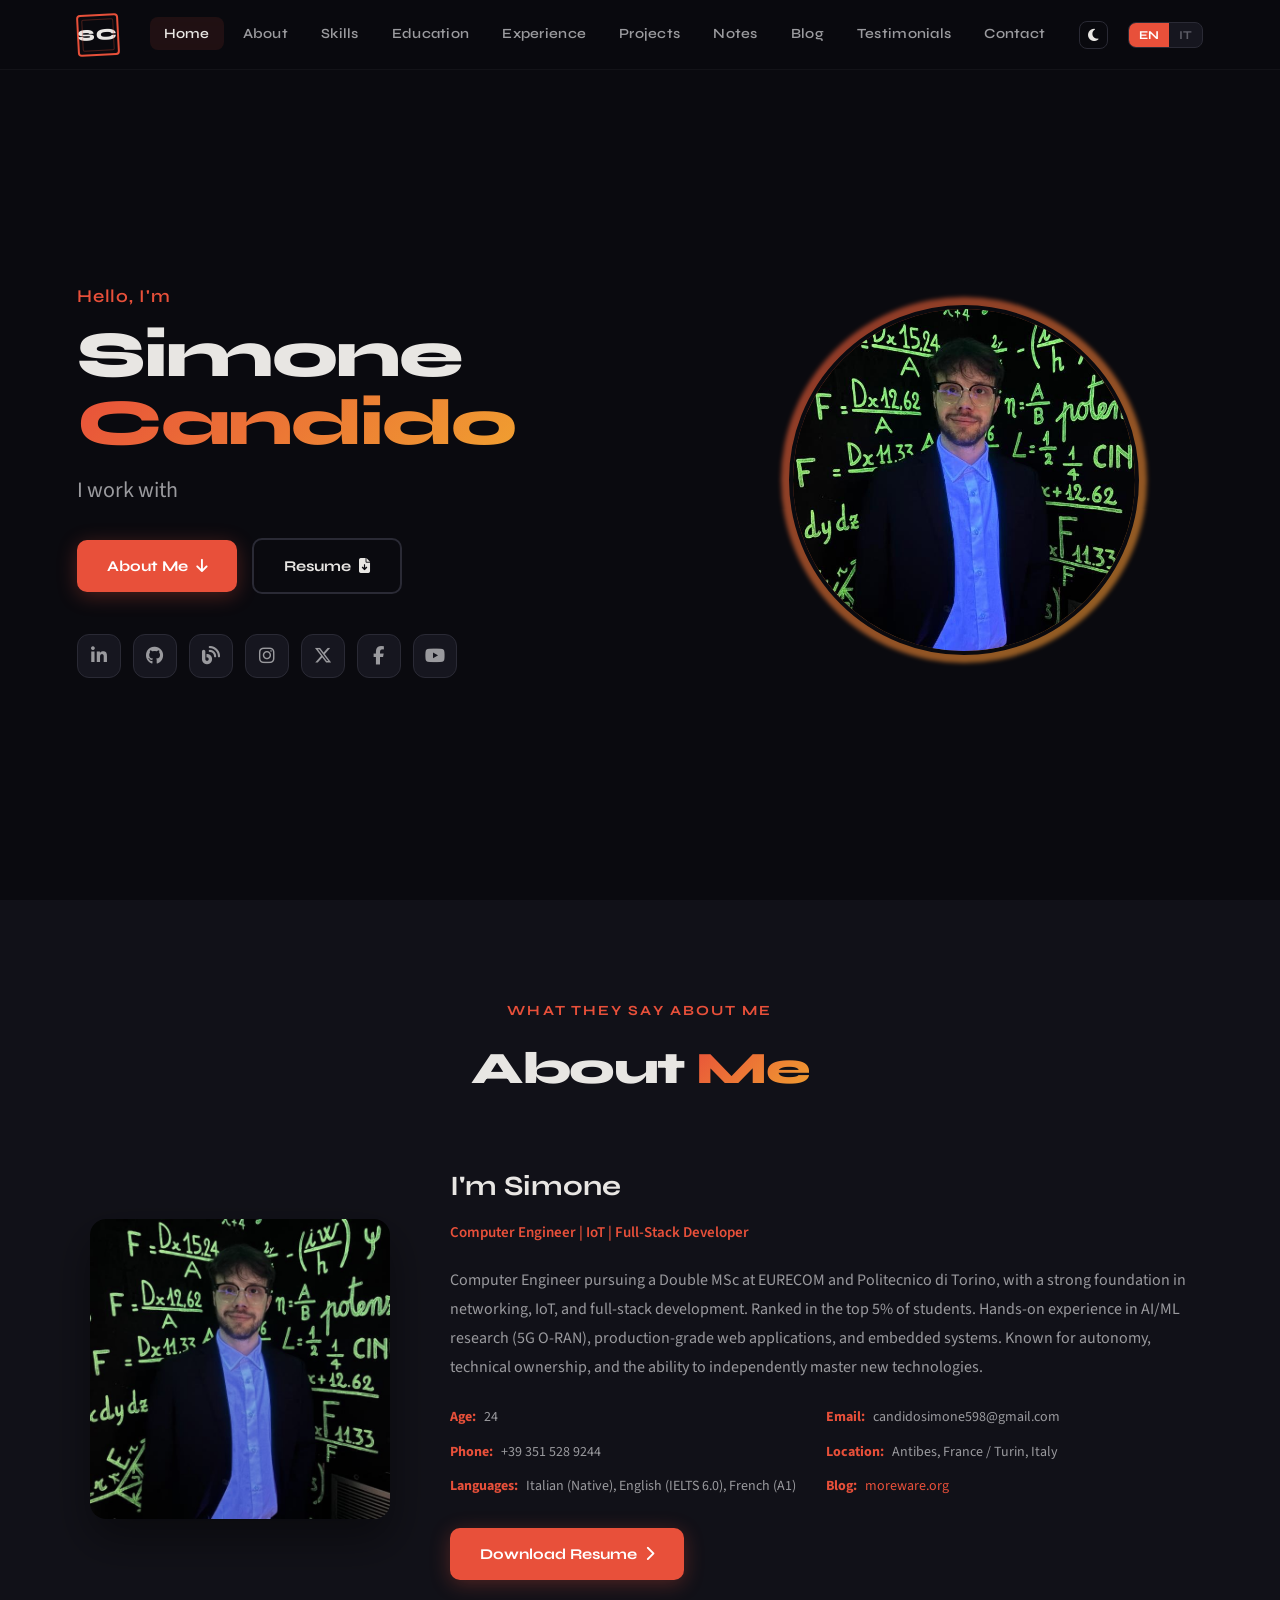
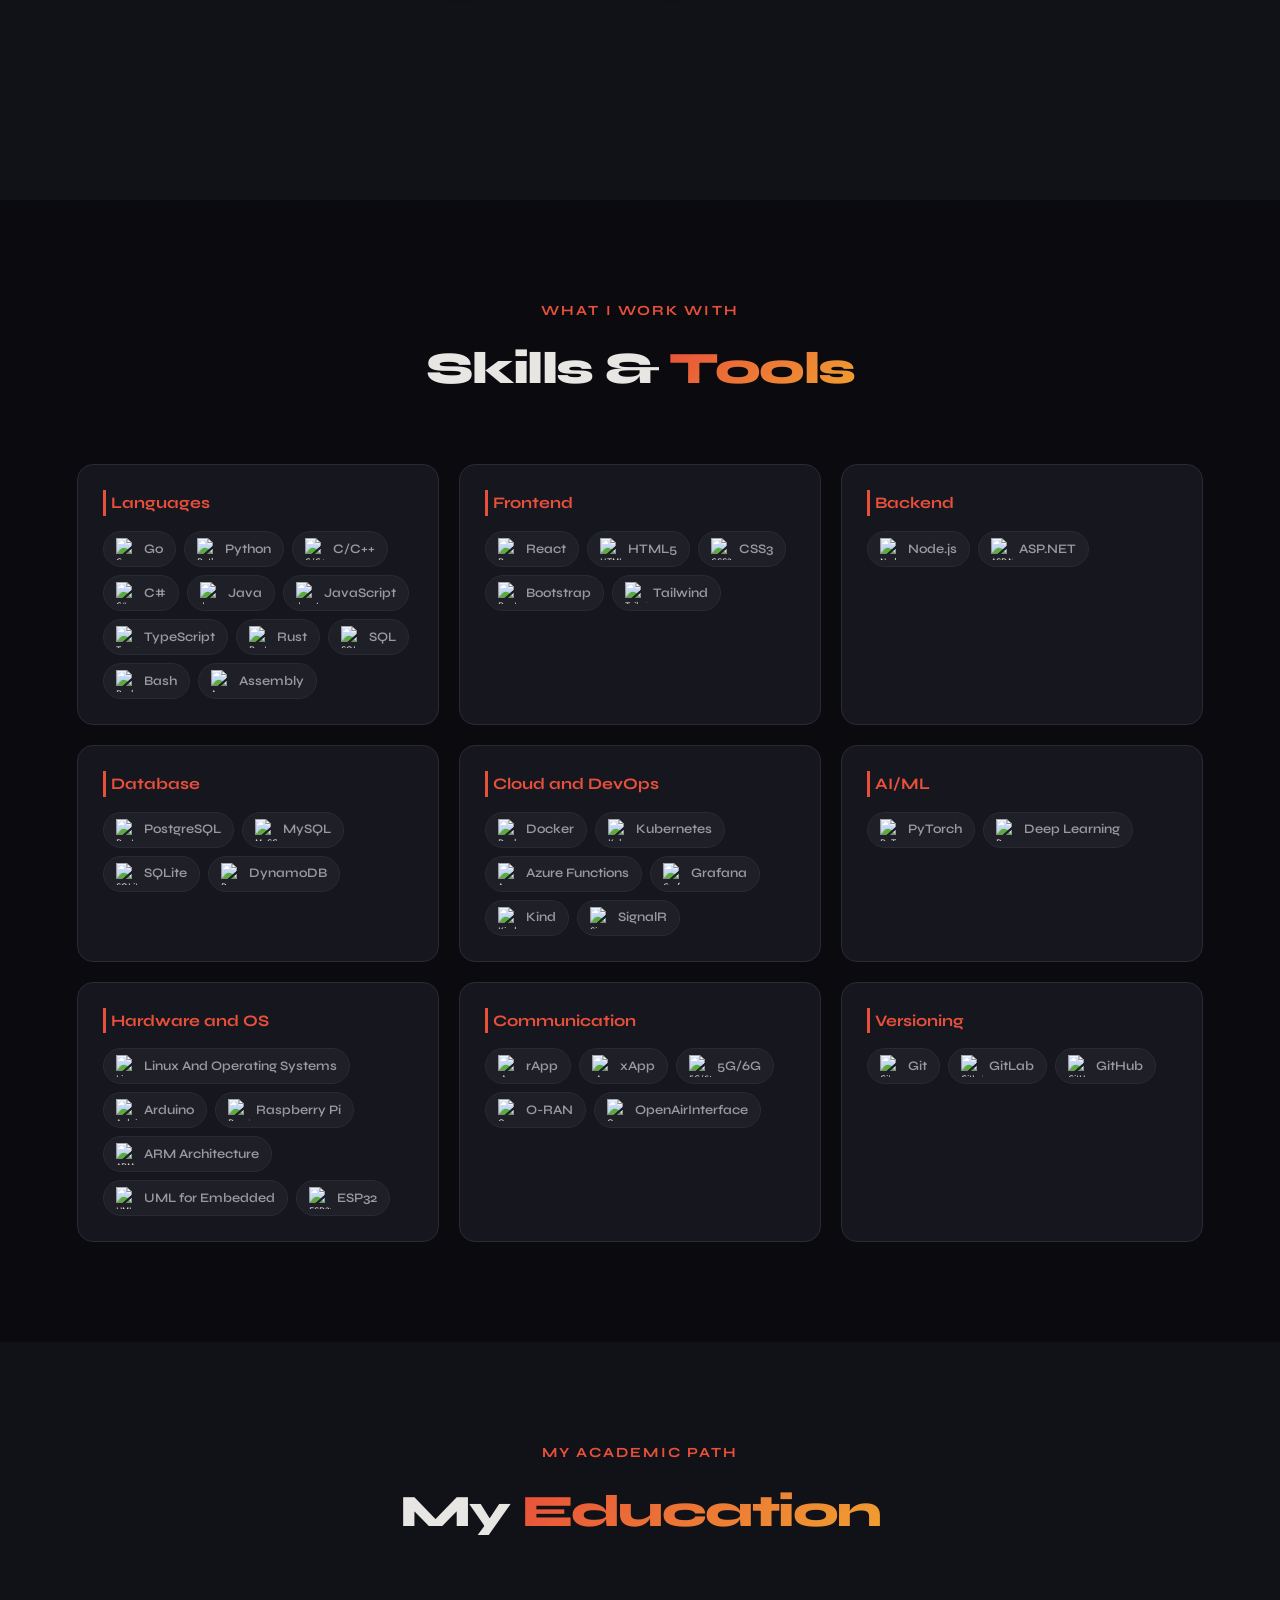
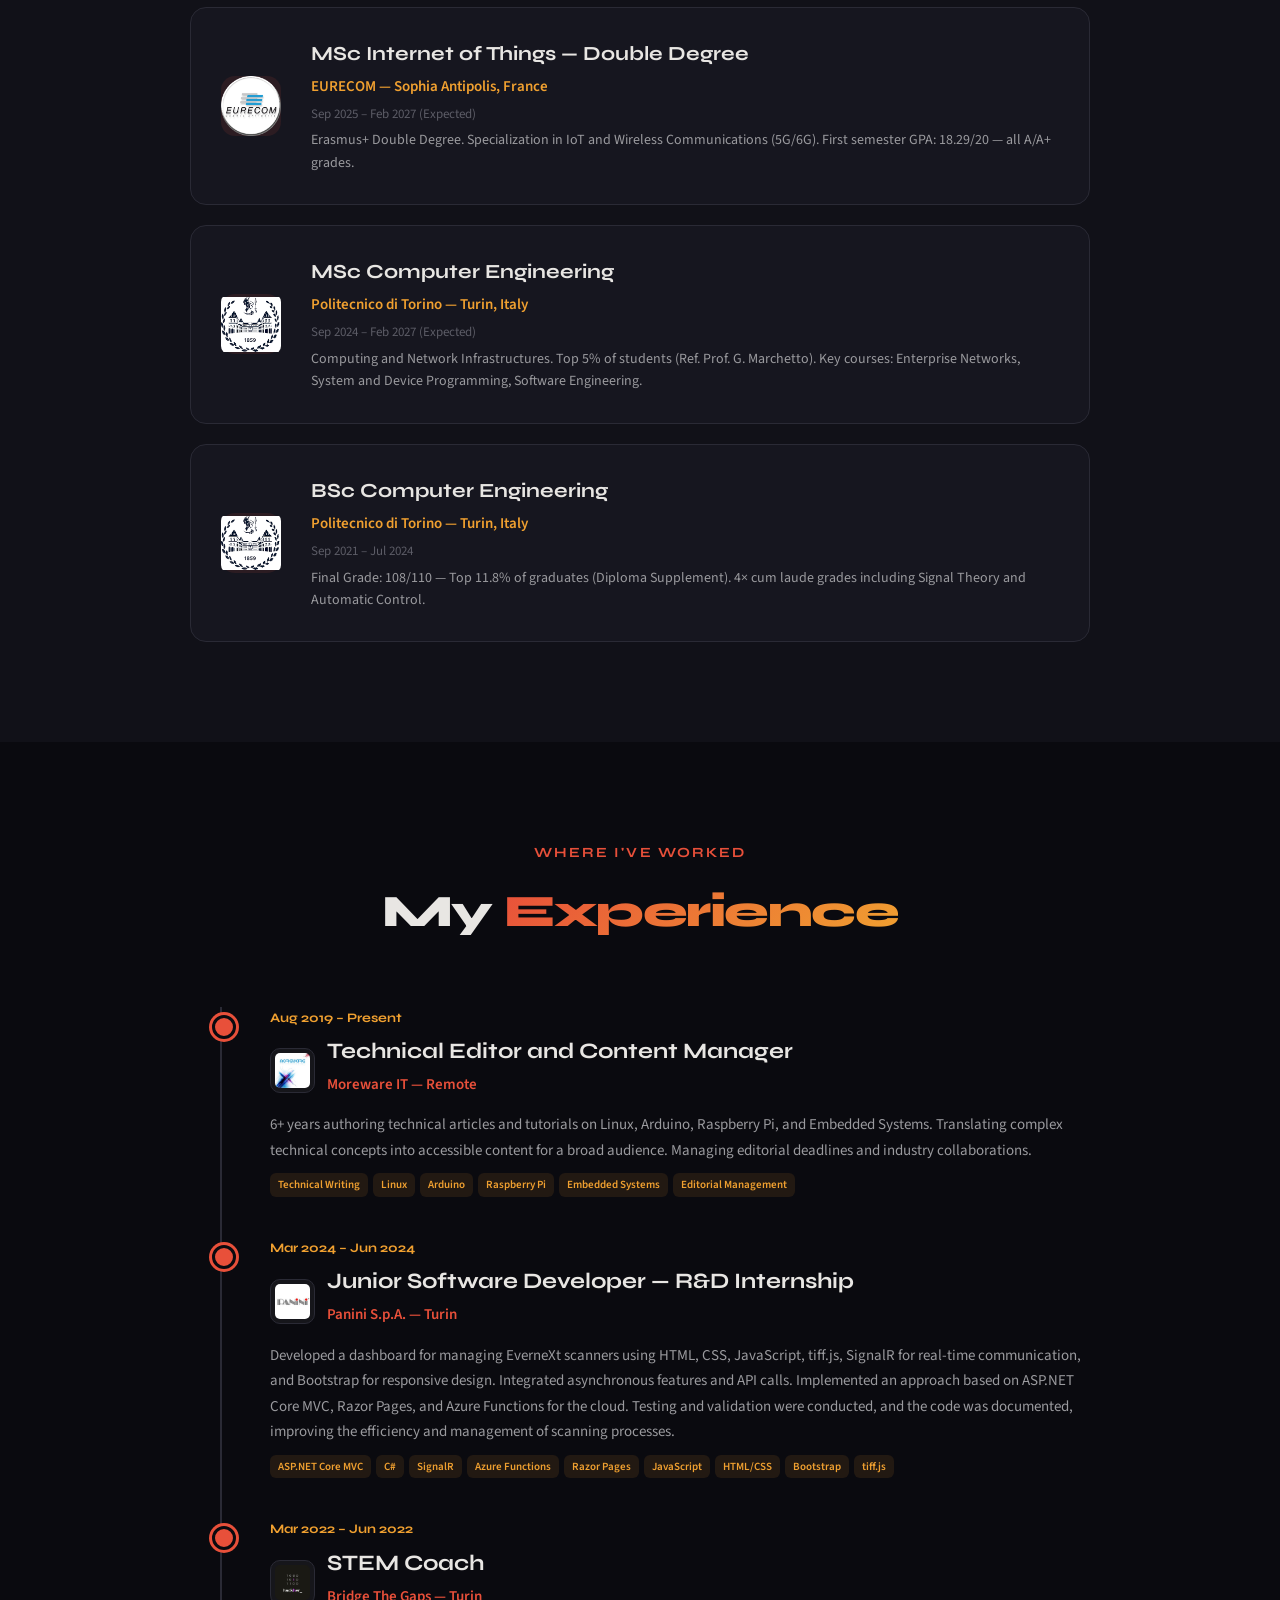
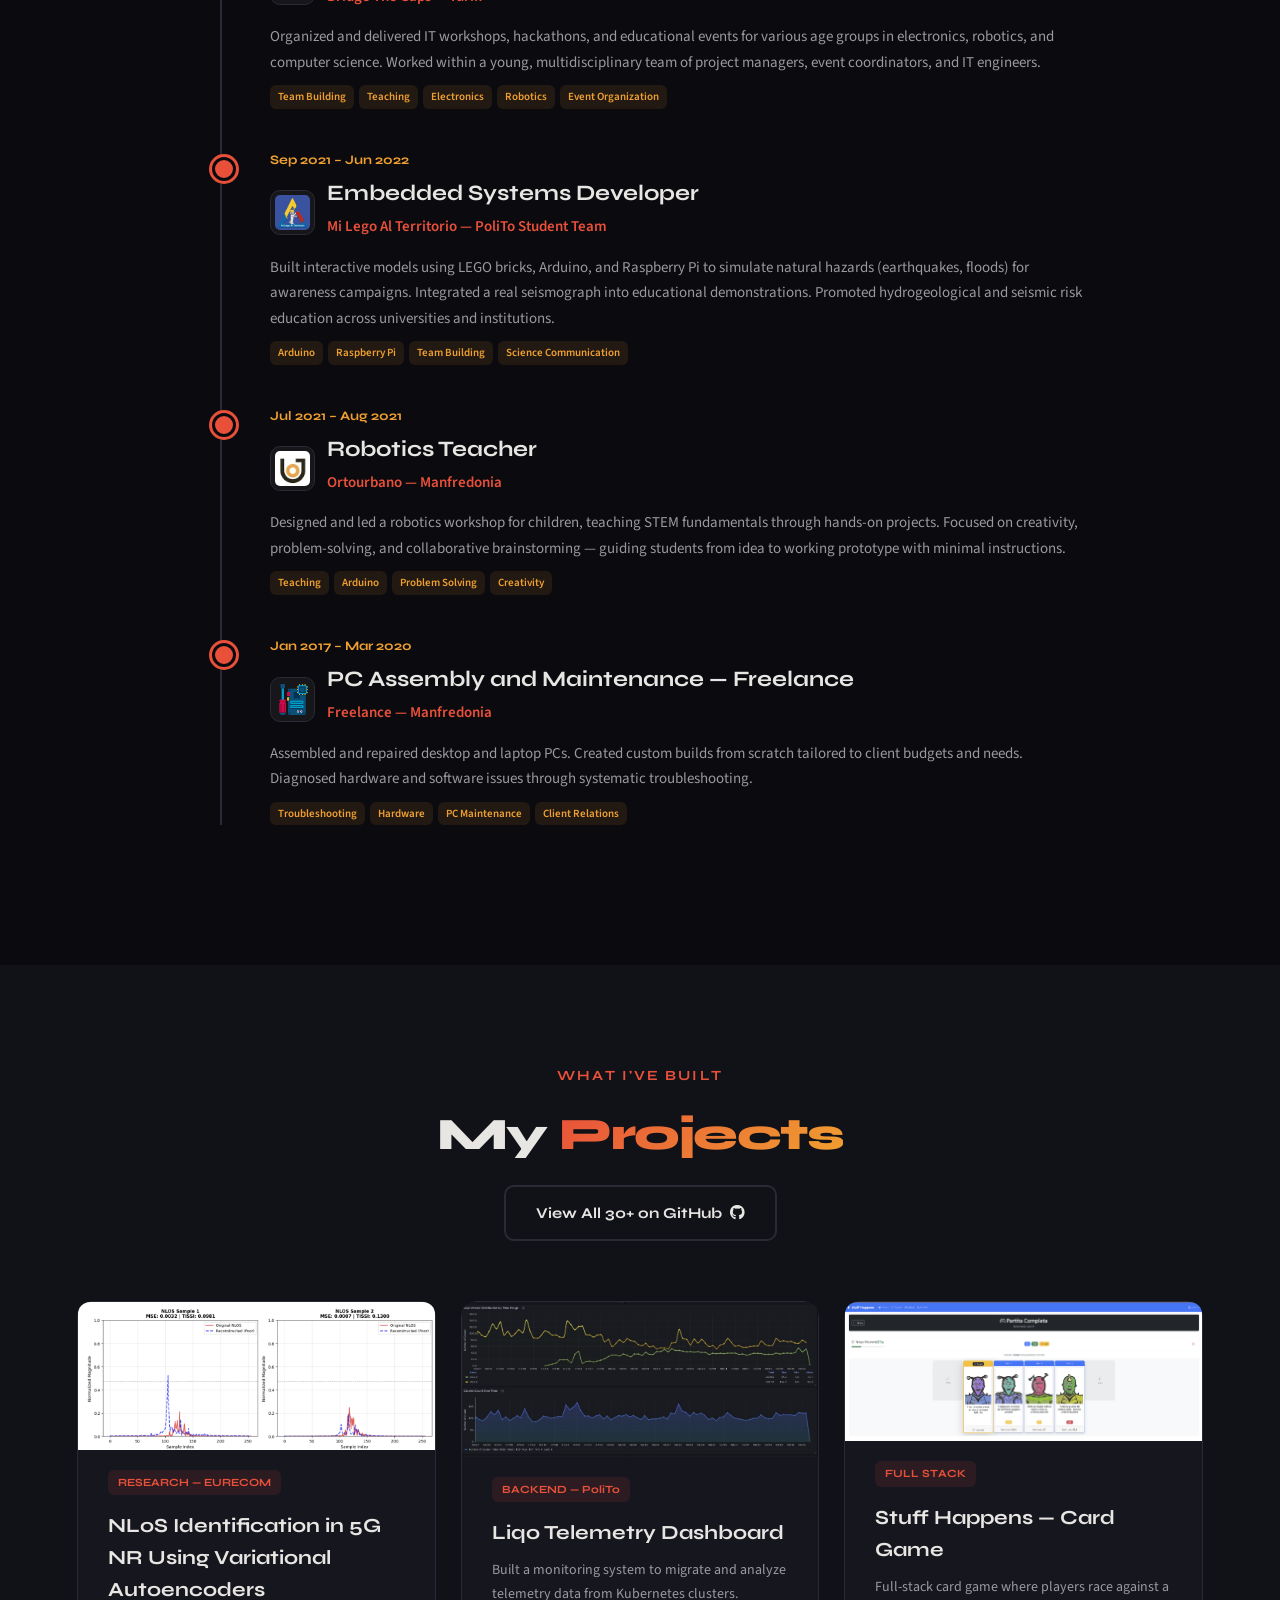
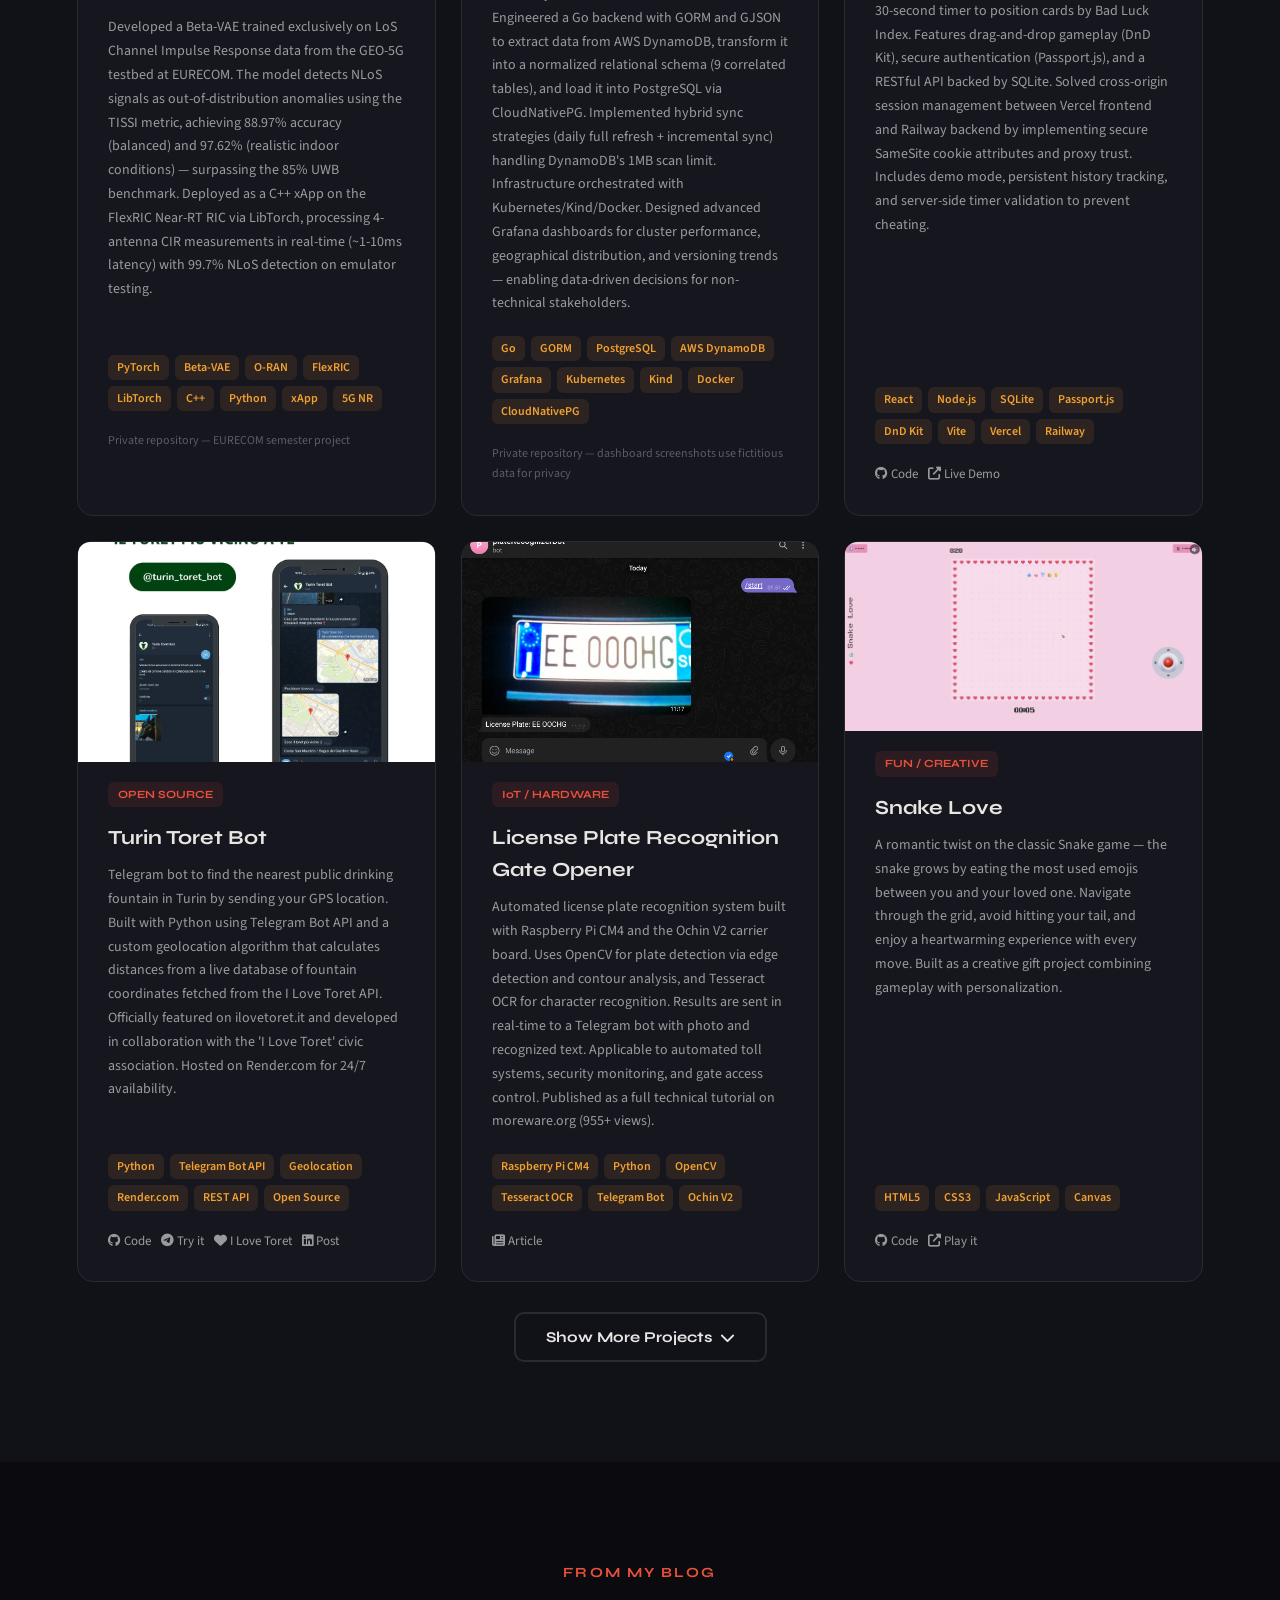
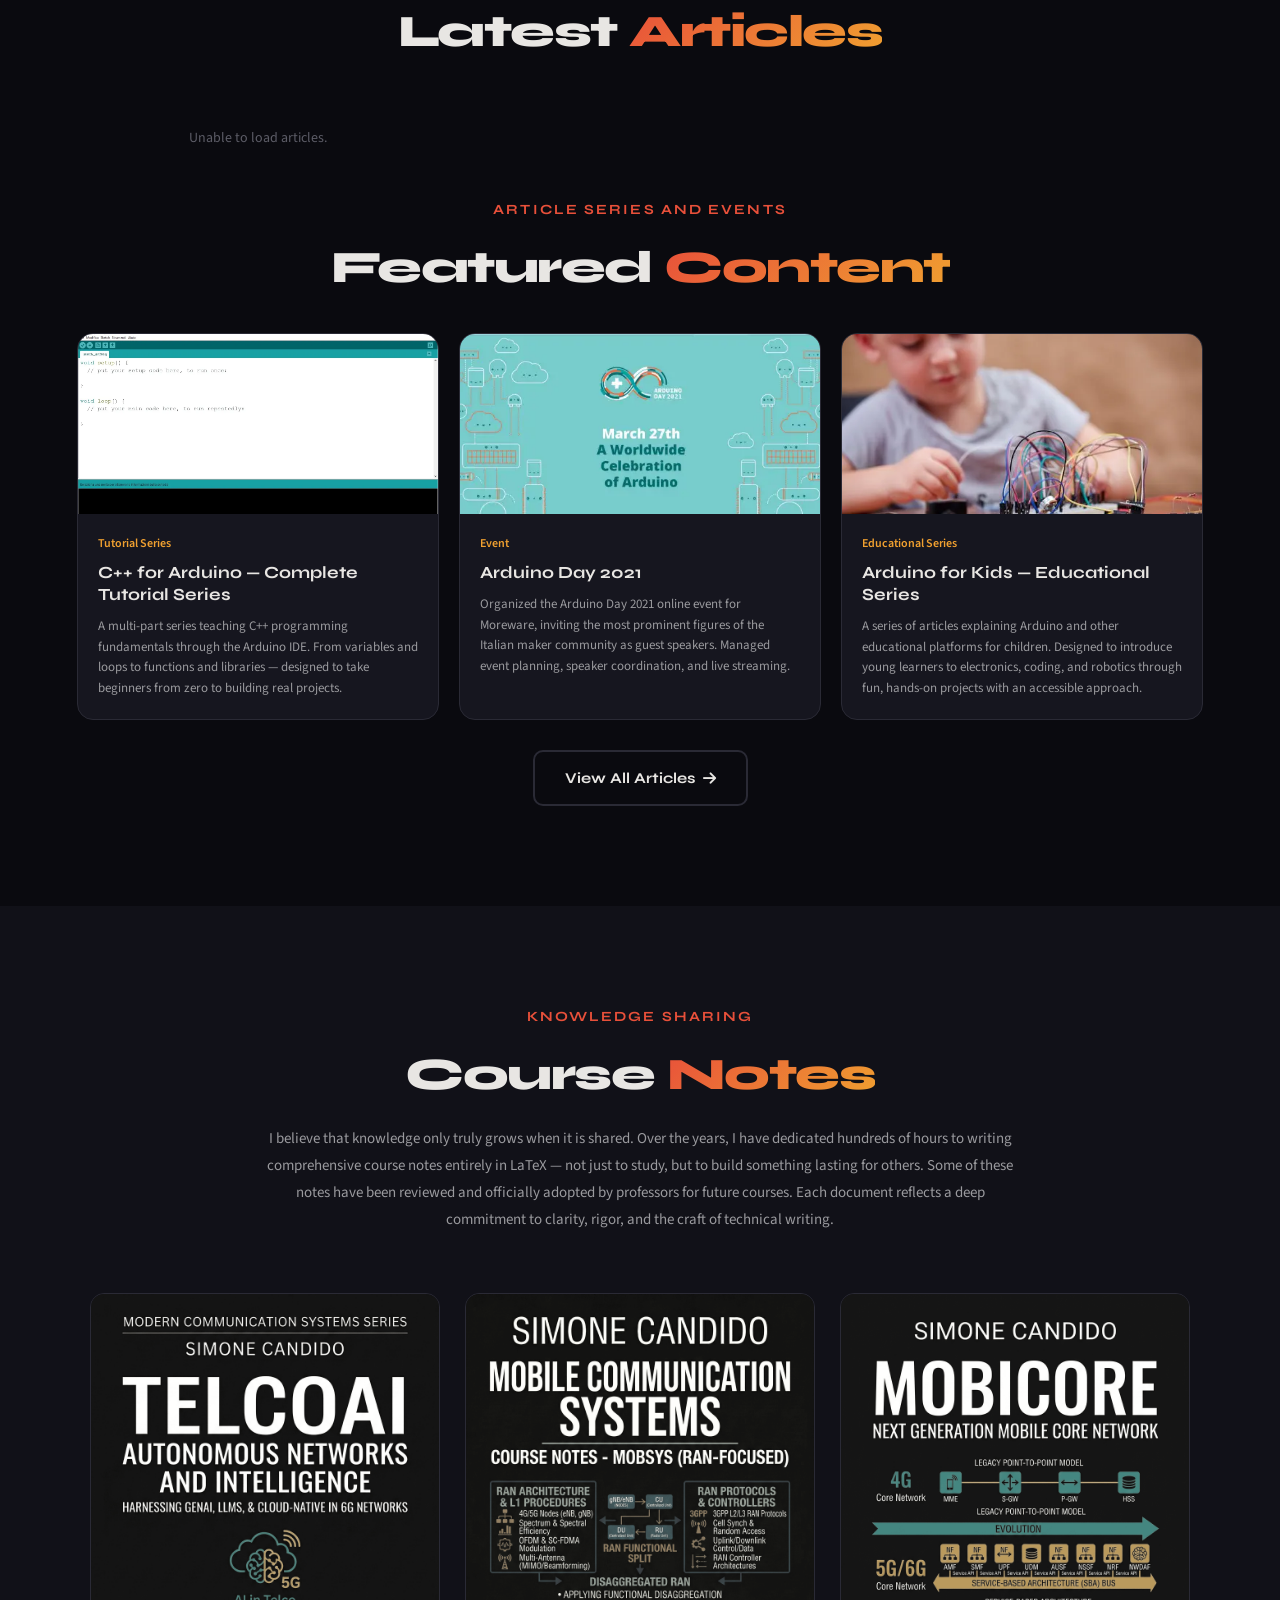
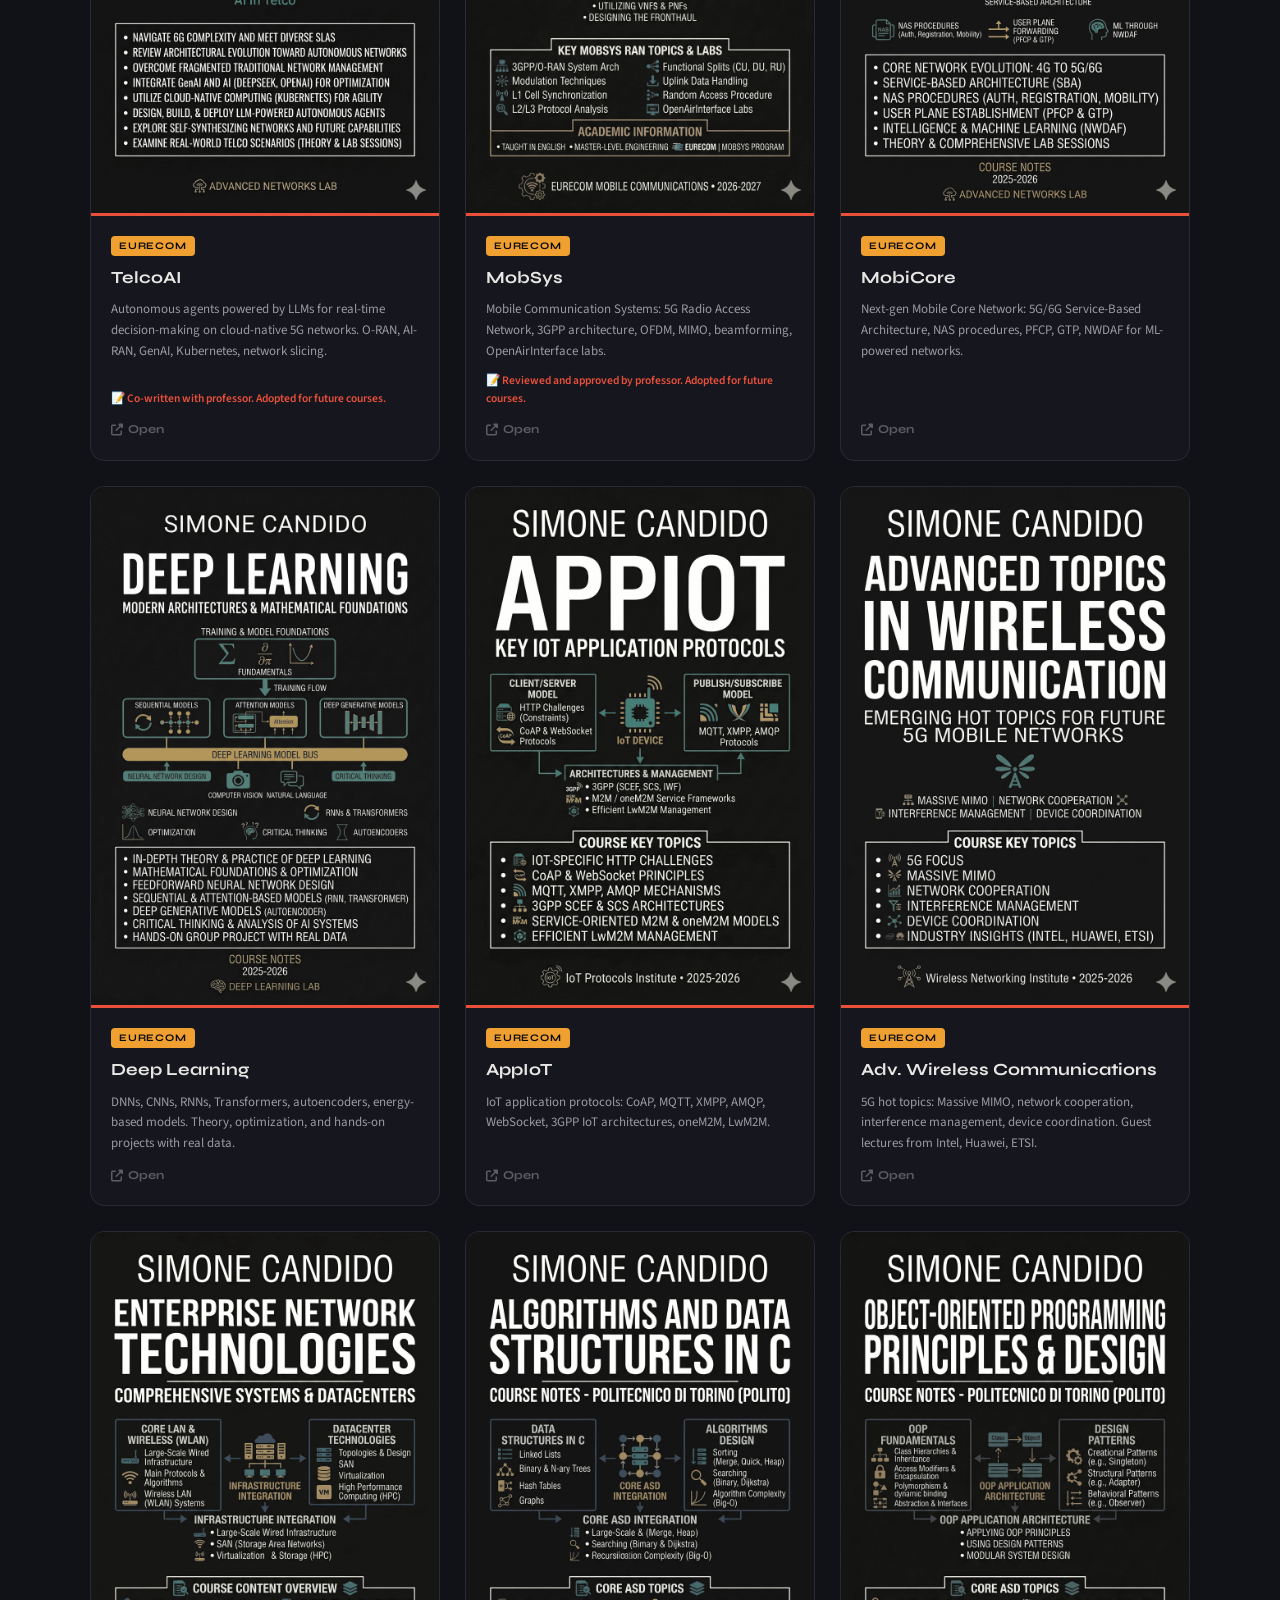
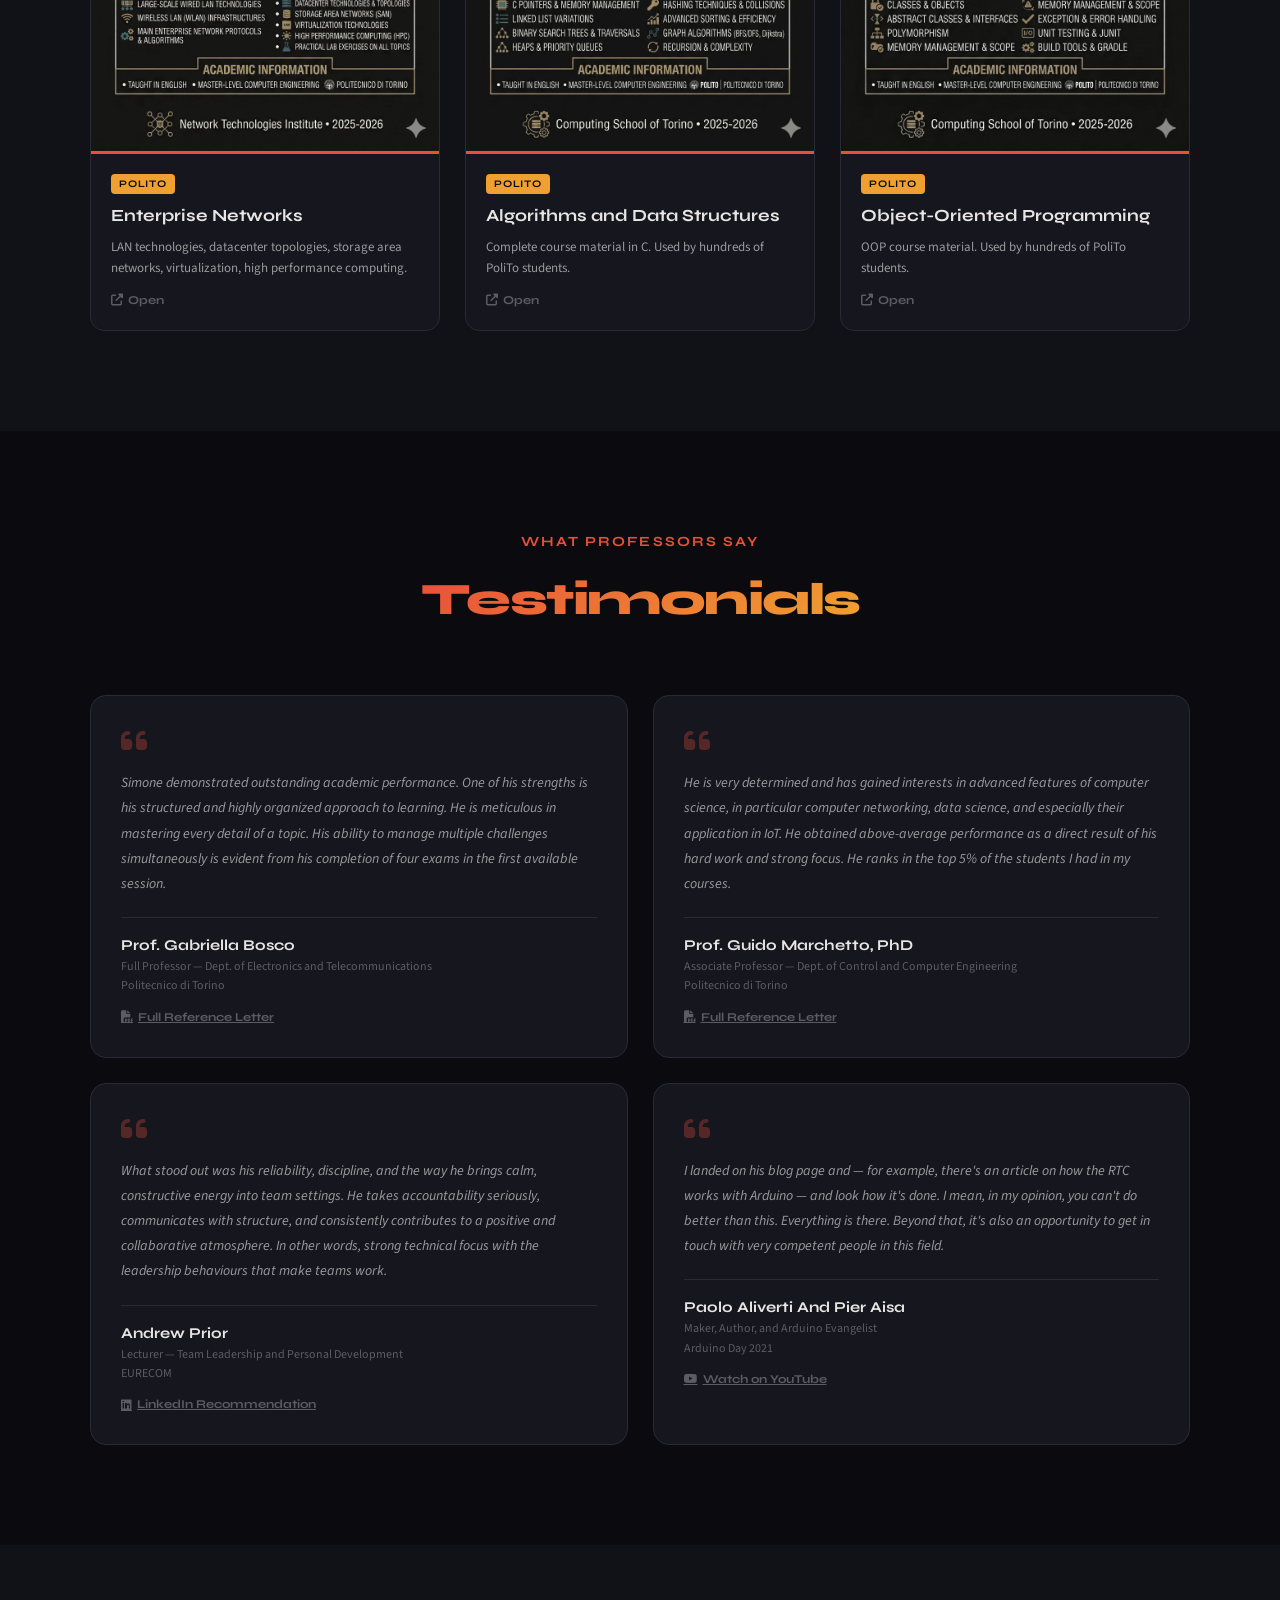
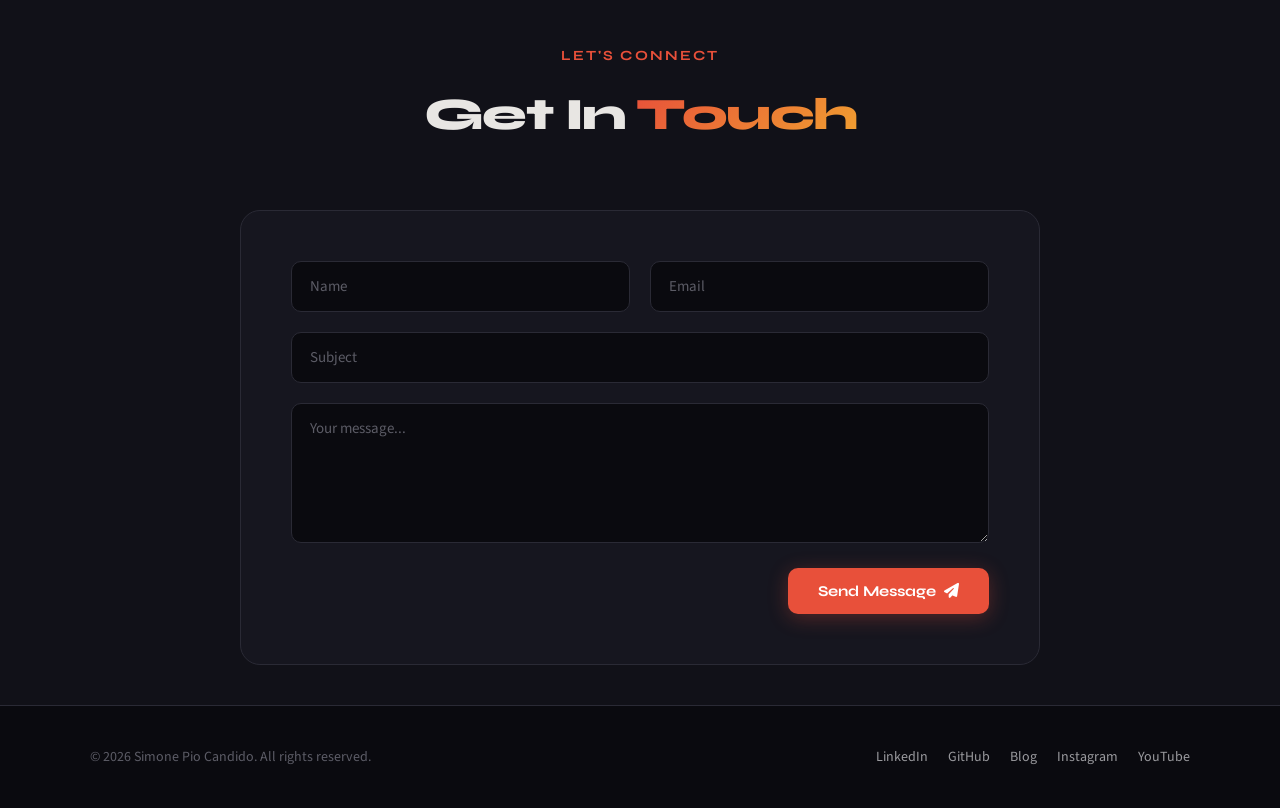
==== index.html @ 1b40278a "Revise latency details in project description Updated the latency description in the project details" ====
<!DOCTYPE html>
<html lang="en">
<head>
    <meta charset="UTF-8">
    <meta name="viewport" content="width=device-width, initial-scale=1.0">
    <meta name="description" content="Simone Candido — Computer Engineer, IoT, Full-Stack Developer">
    <title>Portfolio | Simone Candido</title>
    <link rel="stylesheet" href="https://cdnjs.cloudflare.com/ajax/libs/font-awesome/6.5.1/css/all.min.css">
    <link rel="preconnect" href="https://fonts.googleapis.com">
    <link href="https://fonts.googleapis.com/css2?family=Syne:wght@400;600;700;800&family=Source+Sans+3:ital,wght@0,300;0,400;0,600;0,700;1,400&display=swap" rel="stylesheet">
    <link rel="icon" href="assets/images/favicon.png" type="image/png">
    <style>
        :root {
            --bg-primary: #0a0a0f;
            --bg-secondary: #111118;
            --bg-card: #16161f;
            --accent: #e8503a;
            --accent-glow: rgba(232, 80, 58, 0.3);
            --accent-secondary: #f0a030;
            --text-primary: #e8e6e3;
            --text-secondary: #9a9a9e;
            --text-muted: #5c5c66;
            --border: #2a2a35;
            --gradient-1: linear-gradient(135deg, #e8503a, #f0a030);
            --font-display: 'Syne', sans-serif;
            --font-body: 'Source Sans 3', sans-serif;
        }

        * {
            margin: 0;
            padding: 0;
            box-sizing: border-box;
        }

        html {
            font-size: 62.5%;
            scroll-behavior: smooth;
            overflow-x: hidden;
        }

        html::-webkit-scrollbar { width: 6px; }
        html::-webkit-scrollbar-track { background: var(--bg-primary); }
        html::-webkit-scrollbar-thumb { background: var(--accent); border-radius: 3px; }

        body {
            background: var(--bg-primary);
            color: var(--text-primary);
            font-family: var(--font-body);
            line-height: 1.6;
        }

        html.light {
            --bg-primary: #f5f5f7;
            --bg-secondary: #ffffff;
            --bg-card: #f0f0f3;
            --accent: #e8503a;
            --accent-glow: rgba(232, 80, 58, 0.2);
            --accent-secondary: #c47a20;
            --text-primary: #1a1a2e;
            --text-secondary: #4a4a5a;
            --text-muted: #8a8a9a;
            --border: #d8d8e0;
        }
        html.light header {
            background: rgba(245, 245, 247, 0.9);
        }
        html.light .navbar.open {
            background: var(--bg-secondary);
        }
        html.light .social-icons a {
            background: #fff;
        }
        html.light .skill-card {
            background: rgba(0,0,0,0.03);
        }

        /* ===== HEADER ===== */
        header {
            position: fixed;
            top: 0;
            left: 0;
            right: 0;
            z-index: 1000;
            display: flex;
            align-items: center;
            justify-content: space-between;
            padding: 0 6%;
            height: 7rem;
            background: rgba(10, 10, 15, 0.85);
            backdrop-filter: blur(20px);
            border-bottom: 1px solid rgba(255,255,255,0.04);
            transition: 0.3s;
        }

        header.scrolled {
            box-shadow: 0 4px 30px rgba(0,0,0,0.3);
        }

        .logo {
            text-decoration: none;
            display: flex;
            align-items: center;
        }
        .monogram {
            display: inline-flex;
            align-items: center;
            justify-content: center;
            width: 4.2rem;
            height: 4.2rem;
            font-family: var(--font-display);
            font-size: 1.6rem;
            font-weight: 800;
            letter-spacing: 0.05em;
            color: var(--text-primary);
            border: 2px solid var(--accent);
            border-radius: 4px;
            transform: rotate(-3deg);
            transition: 0.3s;
            position: relative;
        }
        .monogram::after {
            content: '';
            position: absolute;
            inset: 3px;
            border: 1px solid rgba(232, 80, 58, 0.3);
            border-radius: 2px;
        }
        .logo:hover .monogram {
            background: var(--accent);
            color: #fff;
            transform: rotate(0deg);
            box-shadow: 0 0 20px var(--accent-glow);
        }
        .logo:hover .monogram::after {
            border-color: rgba(255,255,255,0.3);
        }

        .nav-right {
            display: flex;
            align-items: center;
            gap: 2rem;
        }

        .navbar ul {
            list-style: none;
            display: flex;
            gap: 0.5rem;
        }
        .navbar ul li a {
            font-family: var(--font-display);
            font-size: 1.4rem;
            font-weight: 600;
            color: var(--text-secondary);
            text-decoration: none;
            padding: 0.8rem 1.4rem;
            border-radius: 8px;
            transition: 0.25s;
            letter-spacing: 0.02em;
        }
        .navbar ul li a:hover,
        .navbar ul li a.active {
            color: var(--text-primary);
            background: rgba(232, 80, 58, 0.1);
        }

        .lang-toggle {
            display: flex;
            background: var(--bg-card);
            border-radius: 8px;
            border: 1px solid var(--border);
            overflow: hidden;
        }
        .lang-toggle button {
            font-family: var(--font-display);
            font-size: 1.2rem;
            font-weight: 700;
            padding: 0.5rem 1rem;
            border: none;
            background: transparent;
            color: var(--text-muted);
            cursor: pointer;
            transition: 0.25s;
        }
        .lang-toggle button.active {
            background: var(--accent);
            color: #fff;
        }

        #menu-btn {
            font-size: 2.4rem;
            color: var(--text-primary);
            cursor: pointer;
            display: none;
        }

        /* ===== HERO ===== */
        .home {
            position: relative;
            min-height: 100vh;
            display: flex;
            align-items: center;
            padding: 10rem 6% 4rem;
            overflow: hidden;
        }

        #particles-js {
            position: absolute;
            top: 0; left: 0;
            width: 100%; height: 100%;
            z-index: 0;
        }

        .home .content {
            position: relative;
            z-index: 1;
            flex: 1 1 55%;
        }

        .home .greeting {
            font-family: var(--font-display);
            font-size: 1.8rem;
            color: var(--accent);
            font-weight: 600;
            margin-bottom: 1rem;
            letter-spacing: 0.05em;
        }

        .home h1 {
            font-family: var(--font-display);
            font-size: 6.5rem;
            font-weight: 800;
            line-height: 1.05;
            margin-bottom: 1.5rem;
            letter-spacing: -2px;
        }
        .home h1 span {
            background: var(--gradient-1);
            -webkit-background-clip: text;
            -webkit-text-fill-color: transparent;
            background-clip: text;
        }

        .home .typing-line {
            font-size: 2.2rem;
            color: var(--text-secondary);
            margin-bottom: 3rem;
            min-height: 3.5rem;
        }
        .home .typing-line .typing-text {
            color: var(--accent-secondary);
            font-weight: 600;
        }

        .home .cta-group {
            display: flex;
            gap: 1.5rem;
            align-items: center;
            margin-bottom: 4rem;
        }

        .btn-primary {
            display: inline-flex;
            align-items: center;
            gap: 0.8rem;
            padding: 1.4rem 3rem;
            font-family: var(--font-display);
            font-size: 1.5rem;
            font-weight: 700;
            color: #fff;
            background: var(--accent);
            border: none;
            border-radius: 10px;
            cursor: pointer;
            text-decoration: none;
            transition: 0.3s;
            box-shadow: 0 4px 20px var(--accent-glow);
        }
        .btn-primary:hover {
            transform: translateY(-2px);
            box-shadow: 0 8px 30px var(--accent-glow);
        }

        .btn-outline {
            display: inline-flex;
            align-items: center;
            gap: 0.8rem;
            padding: 1.4rem 3rem;
            font-family: var(--font-display);
            font-size: 1.5rem;
            font-weight: 700;
            color: var(--text-primary);
            background: transparent;
            border: 2px solid var(--border);
            border-radius: 10px;
            cursor: pointer;
            text-decoration: none;
            transition: 0.3s;
        }
        .btn-outline:hover {
            border-color: var(--accent);
            color: var(--accent);
            transform: translateY(-2px);
        }

        .social-icons {
            display: flex;
            gap: 1.2rem;
            list-style: none;
        }
        .social-icons a {
            display: flex;
            align-items: center;
            justify-content: center;
            width: 4.4rem;
            height: 4.4rem;
            border-radius: 12px;
            font-size: 1.8rem;
            color: var(--text-secondary);
            background: var(--bg-card);
            border: 1px solid var(--border);
            transition: 0.3s;
            text-decoration: none;
        }
        .social-icons a:hover {
            color: #fff;
            background: var(--accent);
            border-color: var(--accent);
            transform: translateY(-3px);
            box-shadow: 0 8px 20px var(--accent-glow);
        }

        .home .image {
            flex: 1 1 40%;
            display: flex;
            justify-content: center;
            z-index: 1;
        }
        .home .image .img-wrapper {
            position: relative;
            width: 35rem;
            height: 35rem;
        }
        .home .image .img-wrapper::before {
            content: '';
            position: absolute;
            top: -8px; left: -8px;
            right: -8px; bottom: -8px;
            background: var(--gradient-1);
            border-radius: 50%;
            z-index: -1;
            opacity: 0.6;
            filter: blur(2px);
        }
        .home .image img {
            width: 100%;
            height: 100%;
            object-fit: cover;
            border-radius: 50%;
            border: 4px solid var(--bg-primary);
        }

        /* ===== SECTIONS COMMON ===== */
        section { min-height: 100vh; padding: 10rem 6%; }

        .section-header {
            text-align: center;
            margin-bottom: 6rem;
        }
        .section-header .label {
            font-family: var(--font-display);
            font-size: 1.4rem;
            font-weight: 700;
            color: var(--accent);
            text-transform: uppercase;
            letter-spacing: 0.15em;
            margin-bottom: 1rem;
        }
        .section-header h2 {
            font-family: var(--font-display);
            font-size: 4.5rem;
            font-weight: 800;
            letter-spacing: -1.5px;
        }
        .section-header h2 span {
            background: var(--gradient-1);
            -webkit-background-clip: text;
            -webkit-text-fill-color: transparent;
            background-clip: text;
        }

        /* ===== ABOUT ===== */
        .about { background: var(--bg-secondary); }

        .about .row {
            display: flex;
            gap: 6rem;
            align-items: center;
            max-width: 1100px;
            margin: 0 auto;
        }
        .about .row .image {
            flex: 0 0 30rem;
        }
        .about .row .image img {
            width: 100%;
            border-radius: 16px;
            filter: grayscale(30%);
            transition: 0.4s;
            box-shadow: 0 20px 40px rgba(0,0,0,0.4);
        }
        .about .row .image img:hover {
            filter: grayscale(0%);
            transform: scale(1.02);
        }
        .about .row .content {
            flex: 1;
        }
        .about .row .content h3 {
            font-family: var(--font-display);
            font-size: 2.8rem;
            font-weight: 700;
            margin-bottom: 1rem;
        }
        .about .row .content .tag {
            font-size: 1.5rem;
            color: var(--accent);
            font-weight: 600;
            margin-bottom: 2rem;
        }
        .about .row .content p {
            font-size: 1.6rem;
            color: var(--text-secondary);
            margin-bottom: 2.5rem;
            text-transform: none;
            line-height: 1.8;
        }

        .info-grid {
            display: grid;
            grid-template-columns: 1fr 1fr;
            gap: 1.2rem;
            margin-bottom: 3rem;
        }
        .info-grid .info-item {
            font-size: 1.4rem;
            color: var(--text-secondary);
            text-transform: none;
        }
        .info-grid .info-item strong {
            color: var(--accent);
            margin-right: 0.5rem;
        }

        /* ===== SKILLS ===== */
        .skills { background: var(--bg-primary); }

        .skills-grid {
            max-width: 1100px;
            margin: 0 auto;
            display: flex;
            flex-direction: column;
            gap: 3rem;
        }
        .skills-category h3 {
            font-family: var(--font-display);
            font-size: 1.8rem;
            font-weight: 700;
            color: var(--accent);
            margin-bottom: 1.5rem;
            padding-left: 0.5rem;
            border-left: 3px solid var(--accent);
        }
        .skills-category-grid {
            display: grid;
            grid-template-columns: 1fr;
            gap: 1.5rem;
        }
        .skills-grid {
            max-width: 1200px;
            margin: 0 auto;
            display: grid;
            grid-template-columns: repeat(3, 1fr);
            gap: 2rem;
        }
        .skills-category {
            background: var(--bg-card);
            border: 1px solid var(--border);
            border-radius: 16px;
            padding: 2.5rem;
            transition: 0.3s;
        }
        .skills-category:hover {
            border-color: var(--accent);
        }
        .skills-category h3 {
            font-family: var(--font-display);
            font-size: 1.6rem;
            font-weight: 700;
            color: var(--accent);
            margin-bottom: 1.5rem;
        }
        .skills-category-grid {
            display: flex;
            flex-wrap: wrap;
            gap: 0.8rem;
        }
        .skill-card {
            display: inline-flex;
            align-items: center;
            gap: 0.6rem;
            padding: 0.6rem 1.2rem;
            background: rgba(255,255,255,0.04);
            border: 1px solid var(--border);
            border-radius: 20px;
            transition: 0.3s;
            cursor: default;
        }
        .skill-card:hover {
            border-color: var(--accent);
            background: rgba(232, 80, 58, 0.08);
        }
        .skill-card img {
            width: 22px;
            height: 22px;
        }
        .skill-card span {
            font-family: var(--font-display);
            font-size: 1.3rem;
            font-weight: 600;
            color: var(--text-secondary);
            white-space: nowrap;
        }

        /* ===== EDUCATION ===== */
        .education { background: var(--bg-secondary); }

        .edu-container {
            max-width: 900px;
            margin: 0 auto;
            display: flex;
            flex-direction: column;
            gap: 2rem;
        }
        .edu-card {
            display: flex;
            gap: 3rem;
            padding: 3rem;
            background: var(--bg-card);
            border: 1px solid var(--border);
            border-radius: 16px;
            transition: 0.3s;
            align-items: center;
        }
        .edu-card:hover {
            border-color: var(--accent);
            transform: translateX(5px);
        }
        .edu-card .edu-icon {
            flex-shrink: 0;
            width: 6rem;
            height: 6rem;
            display: flex;
            align-items: center;
            justify-content: center;
            background: rgba(232, 80, 58, 0.1);
            border-radius: 14px;
            font-size: 2.6rem;
            color: var(--accent);
        }
        .edu-card .edu-icon img {
            width: 100%;
            height: 100%;
            object-fit: contain;
            border-radius: 8px;
        }
        .edu-card h3 {
            font-family: var(--font-display);
            font-size: 2rem;
            font-weight: 700;
            margin-bottom: 0.5rem;
        }
        .edu-card .school {
            font-size: 1.5rem;
            color: var(--accent-secondary);
            font-weight: 600;
        }
        .edu-card .year {
            font-size: 1.3rem;
            color: var(--text-muted);
            margin-top: 0.5rem;
        }
        .edu-card .detail {
            font-size: 1.4rem;
            color: var(--text-secondary);
            margin-top: 0.5rem;
            text-transform: none;
        }

        /* ===== EXPERIENCE ===== */
        .experience { background: var(--bg-primary); }

        .timeline {
            position: relative;
            max-width: 900px;
            margin: 0 auto;
        }
        .timeline::before {
            content: '';
            position: absolute;
            left: 30px;
            top: 0;
            bottom: 0;
            width: 2px;
            background: var(--border);
        }

        .timeline-item {
            position: relative;
            padding-left: 8rem;
            margin-bottom: 4rem;
        }
        .timeline-item::before {
            content: '';
            position: absolute;
            left: 22px;
            top: 8px;
            width: 18px;
            height: 18px;
            border-radius: 50%;
            background: var(--accent);
            border: 3px solid var(--bg-primary);
            box-shadow: 0 0 0 3px var(--accent);
        }

        .timeline-item .tl-date {
            font-family: var(--font-display);
            font-size: 1.3rem;
            color: var(--accent-secondary);
            font-weight: 700;
            margin-bottom: 0.5rem;
        }
        .timeline-item h3 {
            font-family: var(--font-display);
            font-size: 2.2rem;
            font-weight: 700;
            margin-bottom: 0.3rem;
        }
        .timeline-item .tl-company {
            font-size: 1.5rem;
            color: var(--accent);
            font-weight: 600;
            margin-bottom: 1rem;
        }
        .timeline-item p {
            font-size: 1.5rem;
            color: var(--text-secondary);
            text-transform: none;
            line-height: 1.7;
        }
        .tl-skills {
            display: flex;
            flex-wrap: wrap;
            gap: 0.5rem;
            margin-top: 1rem;
        }
        .tl-skills span {
            font-size: 1.1rem;
            padding: 0.3rem 0.8rem;
            border-radius: 6px;
            background: rgba(240, 160, 48, 0.1);
            color: var(--accent-secondary);
            font-weight: 600;
        }
        .tl-header {
            display: flex;
            align-items: center;
            gap: 1.2rem;
            margin-bottom: 0.5rem;
        }
        .tl-logo {
            width: 4.5rem;
            height: 4.5rem;
            object-fit: contain;
            border-radius: 10px;
            border: 1px solid var(--border);
            padding: 0.4rem;
            background: rgba(255,255,255,0.05);
            flex-shrink: 0;
        }

        /* ===== PROJECTS ===== */
        .projects { background: var(--bg-secondary); }

        .projects-grid {
            display: grid;
            grid-template-columns: repeat(auto-fill, minmax(32rem, 1fr));
            gap: 2.5rem;
            max-width: 1200px;
            margin: 0 auto;
        }
        .project-card {
            background: var(--bg-card);
            border: 1px solid var(--border);
            border-radius: 16px;
            padding: 3rem;
            transition: 0.3s;
            display: flex;
            flex-direction: column;
        }
        .project-card:hover {
            border-color: var(--accent);
            transform: translateY(-5px);
            box-shadow: 0 15px 40px rgba(0,0,0,0.3);
        }
        .project-card .proj-tag {
            display: inline-block;
            font-family: var(--font-display);
            font-size: 1.1rem;
            font-weight: 700;
            color: var(--accent);
            background: rgba(232, 80, 58, 0.1);
            padding: 0.4rem 1rem;
            border-radius: 6px;
            margin-bottom: 1.5rem;
            width: fit-content;
        }
        .project-card h3 {
            font-family: var(--font-display);
            font-size: 2rem;
            font-weight: 700;
            margin-bottom: 1rem;
        }
        .project-card p {
            font-size: 1.4rem;
            color: var(--text-secondary);
            text-transform: none;
            line-height: 1.7;
            flex-grow: 1;
            margin-bottom: 2rem;
        }
        .project-card .tech-tags {
            display: flex;
            flex-wrap: wrap;
            gap: 0.6rem;
            margin-bottom: 2rem;
        }
        .project-card .tech-tags span {
            font-size: 1.2rem;
            padding: 0.3rem 0.9rem;
            border-radius: 6px;
            background: rgba(240, 160, 48, 0.1);
            color: var(--accent-secondary);
            font-weight: 600;
        }
        .project-card .proj-links {
            display: flex;
            gap: 1rem;
        }
        .project-card .proj-links a {
            font-size: 1.3rem;
            color: var(--text-secondary);
            text-decoration: none;
            transition: 0.2s;
        }
        .project-card .proj-links a:hover { color: var(--accent); }
        .projects-hidden {
            display: none;
        }
        .projects-hidden.show {
            display: grid;
            grid-template-columns: repeat(auto-fill, minmax(32rem, 1fr));
            gap: 2.5rem;
            max-width: 1200px;
            margin: 2.5rem auto 0;
        }
        /* ===== CONTACT ===== */
        .contact { background: var(--bg-secondary); min-height: auto; padding-bottom: 4rem; }

        .contact-wrapper {
            max-width: 800px;
            margin: 0 auto;
            background: var(--bg-card);
            border: 1px solid var(--border);
            border-radius: 20px;
            padding: 5rem;
        }

        .contact-wrapper form {
            display: flex;
            flex-direction: column;
            gap: 2rem;
        }
        .form-row {
            display: flex;
            gap: 2rem;
        }
        .form-row .field { flex: 1; }

        .field input, .field textarea {
            width: 100%;
            padding: 1.4rem 1.8rem;
            font-family: var(--font-body);
            font-size: 1.5rem;
            color: var(--text-primary);
            background: var(--bg-primary);
            border: 1px solid var(--border);
            border-radius: 10px;
            outline: none;
            transition: 0.3s;
        }
        .field input:focus, .field textarea:focus {
            border-color: var(--accent);
            box-shadow: 0 0 0 3px var(--accent-glow);
        }
        .field textarea {
            min-height: 14rem;
            resize: vertical;
        }
        .field input::placeholder, .field textarea::placeholder {
            color: var(--text-muted);
        }

        /* ===== FOOTER ===== */
        footer {
            background: var(--bg-primary);
            border-top: 1px solid var(--border);
            padding: 4rem 6%;
            text-align: center;
        }
        footer .footer-content {
            display: flex;
            justify-content: space-between;
            align-items: center;
            max-width: 1100px;
            margin: 0 auto;
            flex-wrap: wrap;
            gap: 2rem;
        }
        footer p {
            font-size: 1.4rem;
            color: var(--text-muted);
            text-transform: none;
        }
        footer .footer-links {
            display: flex;
            gap: 2rem;
        }
        footer .footer-links a {
            font-size: 1.4rem;
            color: var(--text-secondary);
            text-decoration: none;
            transition: 0.2s;
        }
        footer .footer-links a:hover { color: var(--accent); }

        /* ===== SCROLL TOP ===== */
        #scroll-top {
            position: fixed;
            bottom: 3rem;
            right: 3rem;
            width: 4.5rem;
            height: 4.5rem;
            display: flex;
            align-items: center;
            justify-content: center;
            background: var(--accent);
            color: #fff;
            border-radius: 12px;
            font-size: 2rem;
            text-decoration: none;
            opacity: 0;
            pointer-events: none;
            transition: 0.3s;
            box-shadow: 0 4px 15px var(--accent-glow);
            z-index: 999;
        }
        #scroll-top.active {
            opacity: 1;
            pointer-events: all;
        }

        /* ===== RESPONSIVE ===== */
        @media (max-width: 900px) {
            html { font-size: 55%; }
            .home { flex-direction: column-reverse; text-align: center; padding-top: 12rem; }
            .home .content { flex: unset; }
            .home .image .img-wrapper { width: 25rem; height: 25rem; }
            .home h1 { font-size: 4.5rem; }
            .home .cta-group { justify-content: center; }
            .social-icons { justify-content: center; }
            .about .row { flex-direction: column; text-align: center; gap: 3rem; }
            .about .row .image { flex: unset; }
            .about .row .image img { width: 25rem; }
            .info-grid { justify-items: center; }
            .form-row { flex-direction: column; }
            .contact-wrapper { padding: 3rem; }
            .skills-grid { grid-template-columns: repeat(2, 1fr); }
        }

        @media (max-width: 768px) {
            #menu-btn { display: block; }
            .navbar {
                position: fixed;
                top: 7rem;
                right: -100%;
                width: 70%;
                height: calc(100vh - 7rem);
                background: var(--bg-secondary);
                border-left: 1px solid var(--border);
                padding: 2rem;
                transition: 0.35s;
            }
            .navbar.open { right: 0; }
            .navbar ul { flex-direction: column; gap: 0.5rem; }
            .navbar ul li a { display: block; font-size: 1.6rem; padding: 1.2rem 1.5rem; }
            .projects-grid { grid-template-columns: 1fr; }
            .skills-grid { grid-template-columns: 1fr; }
        }

        @media (max-width: 480px) {
            html { font-size: 50%; }
            section { padding: 8rem 4%; }
            .home h1 { font-size: 4rem; }
            .skills-grid { grid-template-columns: 1fr; }
        }

        /* ===== BLOG ===== */
        .blog { background: var(--bg-primary); }
        .blog-grid {
            display: grid;
            grid-template-columns: repeat(auto-fill, minmax(32rem, 1fr));
            gap: 2rem;
            max-width: 1200px;
            margin: 0 auto;
        }
        .blog-card {
            background: var(--bg-card);
            border: 1px solid var(--border);
            border-radius: 16px;
            overflow: hidden;
            transition: 0.3s;
            display: flex;
            flex-direction: column;
        }
        .blog-card:hover {
            border-color: var(--accent);
            transform: translateY(-5px);
            box-shadow: 0 15px 40px rgba(0,0,0,0.3);
        }
        .blog-card img {
            width: 100%;
            height: 18rem;
            object-fit: cover;
        }
        .blog-card .blog-body {
            padding: 2rem;
            flex-grow: 1;
            display: flex;
            flex-direction: column;
        }
        .blog-card .blog-date {
            font-size: 1.2rem;
            color: var(--accent-secondary);
            font-weight: 600;
            margin-bottom: 0.8rem;
        }
        .blog-card h3 {
            font-family: var(--font-display);
            font-size: 1.7rem;
            font-weight: 700;
            margin-bottom: 1rem;
            line-height: 1.3;
        }
        .blog-card h3 a {
            color: var(--text-primary);
            text-decoration: none;
            transition: 0.2s;
        }
        .blog-card h3 a:hover { color: var(--accent); }
        .blog-card .blog-excerpt {
            font-size: 1.3rem;
            color: var(--text-secondary);
            text-transform: none;
            line-height: 1.6;
            flex-grow: 1;
        }
        /* ===== NOTES ===== */
        .notes { background: var(--bg-secondary); }
        .notes-grid {
            display: grid;
            grid-template-columns: repeat(3, 1fr);
            gap: 2.5rem;
            max-width: 1100px;
            margin: 0 auto;
        }
        .note-card {
            display: flex;
            flex-direction: column;
            background: var(--bg-card);
            border: 1px solid var(--border);
            border-radius: 14px;
            overflow: hidden;
            text-decoration: none;
            transition: 0.3s;
        }
        .note-card:hover {
            transform: translateY(-6px);
            border-color: var(--accent);
            box-shadow: 0 16px 40px rgba(0,0,0,0.35);
        }
        .note-spine {
            position: relative;
            overflow: hidden;
            background: #0a0a0f;
            border-bottom: 3px solid var(--accent);
        }
        .note-spine img {
            width: 100%;
            display: block;
            transition: 0.4s;
        }
        .note-card:hover .note-spine img {
            transform: scale(1.03);
        }
        .note-body {
            padding: 2rem;
            display: flex;
            flex-direction: column;
            flex-grow: 1;
        }
        .note-badge {
            display: inline-block;
            font-family: var(--font-display);
            font-size: 1rem;
            font-weight: 700;
            color: var(--bg-primary);
            background: var(--accent-secondary);
            padding: 0.2rem 0.8rem;
            border-radius: 4px;
            text-transform: uppercase;
            letter-spacing: 0.08em;
            margin-bottom: 0.8rem;
            width: fit-content;
        }
        .note-card h3 {
            font-family: var(--font-display);
            font-size: 1.7rem;
            font-weight: 700;
            color: var(--text-primary);
            margin-bottom: 0.8rem;
        }
        .note-card p {
            font-size: 1.3rem;
            color: var(--text-secondary);
            text-transform: none;
            line-height: 1.6;
            flex-grow: 1;
        }
        .note-tag {
            display: block;
            margin-top: 1rem;
            font-size: 1.15rem;
            color: var(--accent);
            font-weight: 600;
            text-transform: none;
        }
        .note-link {
            display: inline-flex;
            align-items: center;
            gap: 0.5rem;
            margin-top: 1.2rem;
            font-family: var(--font-display);
            font-size: 1.2rem;
            font-weight: 700;
            color: var(--text-muted);
            transition: 0.2s;
        }
        .note-card:hover .note-link { color: var(--accent); }
        @media (max-width: 900px) {
            .notes-grid { grid-template-columns: repeat(2, 1fr); }
        }
        @media (max-width: 480px) {
            .notes-grid { grid-template-columns: 1fr; }
        }
        /* ===== TESTIMONIALS ===== */
        .testimonials { background: var(--bg-primary); min-height: auto; }
        .testimonials-grid {
            display: grid;
            grid-template-columns: repeat(2, 1fr);
            gap: 2.5rem;
            max-width: 1100px;
            margin: 0 auto;
        }
        .testimonial-card {
            background: var(--bg-card);
            border: 1px solid var(--border);
            border-radius: 16px;
            padding: 3rem;
            position: relative;
            transition: 0.3s;
        }
        .testimonial-card:hover {
            border-color: var(--accent);
            transform: translateY(-4px);
            box-shadow: 0 12px 35px rgba(0,0,0,0.3);
        }
        .testimonial-quote {
            font-size: 3rem;
            color: var(--accent);
            opacity: 0.3;
            margin-bottom: 1.5rem;
        }
        .testimonial-card p {
            font-size: 1.4rem;
            color: var(--text-secondary);
            text-transform: none;
            line-height: 1.8;
            font-style: italic;
            margin-bottom: 2rem;
        }
        .testimonial-author {
            display: flex;
            align-items: center;
            gap: 1.2rem;
            border-top: 1px solid var(--border);
            padding-top: 1.5rem;
        }
        .testimonial-author h4 {
            font-family: var(--font-display);
            font-size: 1.5rem;
            font-weight: 700;
            color: var(--text-primary);
        }
        .testimonial-author span {
            display: block;
            font-size: 1.2rem;
            color: var(--text-muted);
            text-transform: none;
        }
        @media (max-width: 768px) {
            .testimonials-grid { grid-template-columns: 1fr; }
        }
    </style>
</head>
<body>
<!-- ===== HEADER ===== -->
<header id="header">
    <a href="#home" class="logo"><span class="monogram">SC</span></a>
    <div class="nav-right">
        <nav class="navbar" id="navbar">
            <ul>
                <li><a class="active" href="#home" data-en="Home" data-it="Home">Home</a></li>
                <li><a href="#about" data-en="About" data-it="Chi Sono">About</a></li>
                <li><a href="#skills" data-en="Skills" data-it="Competenze">Skills</a></li>
                <li><a href="#education" data-en="Education" data-it="Formazione">Education</a></li>
                <li><a href="#experience" data-en="Experience" data-it="Esperienza">Experience</a></li>
                <li><a href="#projects" data-en="Projects" data-it="Progetti">Projects</a></li>
                <li><a href="#notes" data-en="Notes" data-it="Appunti">Notes</a></li>
                <li><a href="#blog" data-en="Blog" data-it="Blog">Blog</a></li>
                <li><a href="#testimonials" data-en="Testimonials" data-it="Referenze">Testimonials</a></li>
                <li><a href="#contact" data-en="Contact" data-it="Contatti">Contact</a></li>
            </ul>
        </nav>
        <button id="theme-toggle" onclick="toggleTheme()" style="background:none; border:1px solid var(--border); border-radius:8px; padding:0.5rem 0.8rem; cursor:pointer; font-size:1.4rem; color:var(--text-primary); transition:0.25s;">
            <i class="fas fa-moon"></i>
        </button>
        <div class="lang-toggle">
            <button id="lang-en" class="active" onclick="setLang('en')">EN</button>
            <button id="lang-it" onclick="setLang('it')">IT</button>
        </div>
        <i class="fas fa-bars" id="menu-btn"></i>
    </div>
</header>

<!-- ===== HERO ===== -->
<section class="home" id="home">
    <div id="particles-js"></div>
    <div class="content">
        <p class="greeting" data-en="Hello, I'm" data-it="Ciao, sono">Hello, I'm</p>
        <h1>Simone <span>Candido</span></h1>
        <div class="typing-line">
            <span data-en="I work with " data-it="Mi occupo di ">I work with </span><span class="typing-text"></span>
        </div>
        <div class="cta-group">
            <a href="#about" class="btn-primary">
                <span data-en="About Me" data-it="Chi Sono">About Me</span>
                <i class="fas fa-arrow-down"></i>
            </a>
            <a href="assets/pdf/cv.pdf" target="_blank" class="btn-outline" id="resume-btn">
                <span data-en="Resume" data-it="CV">Resume</span>
                <i class="fas fa-file-download"></i>
            </a>
        </div>
        <ul class="social-icons">
            <li><a href="https://www.linkedin.com/in/simone-candido" target="_blank" aria-label="LinkedIn"><i class="fab fa-linkedin-in"></i></a></li>
            <li><a href="https://github.com/SimoneMoreWare" target="_blank" aria-label="GitHub"><i class="fab fa-github"></i></a></li>
            <li><a href="https://moreware.org/wp/blog/author/simonecandido/" target="_blank" aria-label="Blog"><i class="fas fa-blog"></i></a></li>
            <li><a href="https://instagram.com/simocandido" target="_blank" aria-label="Instagram"><i class="fab fa-instagram"></i></a></li>
            <li><a href="https://x.com/SimoneCandido02" target="_blank" aria-label="X"><i class="fab fa-x-twitter"></i></a></li>
            <li><a href="https://facebook.com/simone.candido.370" target="_blank" aria-label="Facebook"><i class="fab fa-facebook-f"></i></a></li>
            <li><a href="https://www.youtube.com/@simonecandido9425" target="_blank" aria-label="YouTube"><i class="fab fa-youtube"></i></a></li>
        </ul>
    </div>
    <div class="image">
        <div class="img-wrapper">
            <img src="assets/images/profile.png" alt="Simone Candido">
        </div>
    </div>
</section>

<!-- ===== ABOUT ===== -->
<section class="about" id="about">
    <div class="section-header">
        <p class="label" data-en="What they say about me" data-it="Cosa dicono di me">What they say about me</p>
        <h2 data-en="About <span>Me</span>" data-it="Chi <span>Sono</span>">About <span>Me</span></h2>
    </div>
    <div class="row">
        <div class="image">
            <img src="assets/images/profile.png" alt="Simone">
        </div>
        <div class="content">
            <h3 data-en="I'm Simone" data-it="Sono Simone">I'm Simone</h3>
            <p class="tag" data-en="Computer Engineer | IoT | Full-Stack Developer" data-it="Ingegnere Informatico | IoT | Full-Stack Developer">Computer Engineer | IoT | Full-Stack Developer</p>
            <p data-en="Computer Engineer pursuing a Double MSc at EURECOM and Politecnico di Torino, with a strong foundation in networking, IoT, and full-stack development. Ranked in the top 5% of students. Hands-on experience in AI/ML research (5G O-RAN), production-grade web applications, and embedded systems. Known for autonomy, technical ownership, and the ability to independently master new technologies." 
               data-it="Ingegnere Informatico con doppio titolo di laurea magistrale presso EURECOM e Politecnico di Torino, con solide basi in networking, IoT e sviluppo full-stack. Nel top 5% degli studenti. Esperienza pratica in ricerca AI/ML (5G O-RAN), applicazioni web production-grade e sistemi embedded. Riconosciuto per autonomia, ownership tecnica e capacità di padroneggiare nuove tecnologie in modo indipendente.">
                Computer Engineer pursuing a Double MSc at EURECOM and Politecnico di Torino, with a strong foundation in networking, IoT, and full-stack development. Ranked in the top 5% of students. Hands-on experience in AI/ML research (5G O-RAN), production-grade web applications, and embedded systems. Known for autonomy, technical ownership, and the ability to independently master new technologies.
            </p>
            <div class="info-grid">
                <div class="info-item"><strong data-en="Age:" data-it="Età:">Age:</strong> <span id="age-value"><!-- calculated --></span></div>
                <div class="info-item"><strong>Email:</strong> candidosimone598@gmail.com</div>
                <div class="info-item"><strong data-en="Phone:" data-it="Tel:">Phone:</strong> +39 351 528 9244</div>
                <div class="info-item"><strong data-en="Location:" data-it="Luogo:">Location:</strong> Antibes, France / Turin, Italy</div>
                <div class="info-item"><strong data-en="Languages:" data-it="Lingue:">Languages:</strong> <span data-en="Italian (Native), English (IELTS 6.0), French (A1)" data-it="Italiano (Madrelingua), Inglese (IELTS 6.0), Francese (A1)">Italian (Native), English (IELTS 6.0), French (A1)</span></div>
                <div class="info-item"><strong data-en="Blog:" data-it="Blog:">Blog:</strong> <a href="https://moreware.org/wp" target="_blank" style="color:var(--accent); text-decoration:none;">moreware.org</a></div>
            </div>
            <a href="assets/pdf/cv.pdf" target="_blank" class="btn-primary" id="resume-btn-2">
                <span data-en="Download Resume" data-it="Scarica CV">Download Resume</span>
                <i class="fas fa-chevron-right"></i>
            </a>
        </div>
    </div>
</section>

<!-- ===== SKILLS ===== -->
<section class="skills" id="skills">
    <div class="section-header">
        <p class="label" data-en="What I work with" data-it="Cosa utilizzo">What I work with</p>
        <h2 data-en="Skills & <span>Tools</span>" data-it="Competenze & <span>Strumenti</span>">Skills & <span>Tools</span></h2>
    </div>
    <div class="skills-grid" id="skillsContainer">
        <!-- Populated by JS -->
    </div>
</section>

<!-- ===== EDUCATION ===== -->
<section class="education" id="education">
    <div class="section-header">
        <p class="label" data-en="My academic path" data-it="Il mio percorso accademico">My academic path</p>
        <h2 data-en="My <span>Education</span>" data-it="La Mia <span>Formazione</span>">My <span>Education</span></h2>
    </div>
    <div class="edu-container">
        <div class="edu-card">
            <div class="edu-icon"><img src="assets/images/eurecomlogo.png" alt="EURECOM"></div>
            <div>
                <h3 data-en="MSc Internet of Things — Double Degree" data-it="MSc Internet of Things — Doppio Titolo">MSc Internet of Things — Double Degree</h3>
                <p class="school">EURECOM — Sophia Antipolis, France</p>
                <p class="year" data-en="Sep 2025 – Feb 2027 (Expected)" data-it="Set 2025 – Feb 2027 (Previsto)">Sep 2025 – Feb 2027 (Expected)</p>
                <p class="detail" data-en="Erasmus+ Double Degree. Specialization in IoT and Wireless Communications (5G/6G). First semester GPA: 18.29/20 — all A/A+ grades." data-it="Doppio Titolo Erasmus+. Specializzazione in IoT e Comunicazioni Wireless (5G/6G). Media primo semestre: 18.29/20 — tutti voti A/A+.">Erasmus+ Double Degree. Specialization in IoT and Wireless Communications (5G/6G). First semester GPA: 18.29/20 — all A/A+ grades.</p>
            </div>
        </div>
        <div class="edu-card">
            <div class="edu-icon"><img src="assets/images/politologo.png" alt="Politecnico di Torino"></div>
                <div>
                    <h3 data-en="MSc Computer Engineering" data-it="Laurea Magistrale in Ingegneria Informatica">MSc Computer Engineering</h3>
                    <p class="school">Politecnico di Torino — Turin, Italy</p>
                    <p class="year" data-en="Sep 2024 – Feb 2027 (Expected)" data-it="Set 2024 – Feb 2027 (Previsto)">Sep 2024 – Feb 2027 (Expected)</p>
                    <p class="detail" data-en="Computing and Network Infrastructures. Top 5% of students (Ref. Prof. G. Marchetto). Key courses: Enterprise Networks, System and Device Programming, Software Engineering." data-it="Infrastrutture di Calcolo e di Rete. Top 5% degli studenti (Rif. Prof. G. Marchetto). Corsi chiave: Enterprise Networks, System and Device Programming, Ingegneria del Software.">Computing and Network Infrastructures. Top 5% of students (Ref. Prof. G. Marchetto). Key courses: Enterprise Networks, System and Device Programming, Software Engineering.</p>
                </div>
        </div>
        <div class="edu-card">
            <div class="edu-icon"><img src="assets/images/politologo.png" alt="Politecnico di Torino"></div>
            <div>
                    <h3 data-en="BSc Computer Engineering" data-it="Laurea Triennale in Ingegneria Informatica">BSc Computer Engineering</h3>
                    <p class="school">Politecnico di Torino — Turin, Italy</p>
                    <p class="year">Sep 2021 – Jul 2024</p>
                    <p class="detail" data-en="Final Grade: 108/110 — Top 11.8% of graduates (Diploma Supplement). 4× cum laude grades including Signal Theory and Automatic Control." data-it="Voto Finale: 108/110 — Top 11.8% dei laureati (Diploma Supplement). 4 lodi tra cui Teoria dei Segnali e Controlli Automatici.">Final Grade: 108/110 — Top 11.8% of graduates (Diploma Supplement). 4× cum laude grades including Signal Theory and Automatic Control.</p>
            </div>
        </div>
    </div>
</section>

<!-- ===== EXPERIENCE ===== -->
<section class="experience" id="experience">
    <div class="section-header">
        <p class="label" data-en="Where I've worked" data-it="Dove ho lavorato">Where I've worked</p>
        <h2 data-en="My <span>Experience</span>" data-it="La Mia <span>Esperienza</span>">My <span>Experience</span></h2>
    </div>
    <div class="timeline">
        <div class="timeline-item">
            <p class="tl-date" data-en="Aug 2019 – Present" data-it="Ago 2019 – Presente">Aug 2019 – Present</p>
            <div class="tl-header">
                <img src="assets/images/exp/moreware.jpg" alt="Moreware" class="tl-logo">
                <div>
                    <h3 data-en="Technical Editor and Content Manager" data-it="Redattore Tecnico e Content Manager">Technical Editor and Content Manager</h3>
                    <p class="tl-company">Moreware IT — Remote</p>
                </div>
            </div>
            <p data-en="6+ years authoring technical articles and tutorials on Linux, Arduino, Raspberry Pi, and Embedded Systems. Translating complex technical concepts into accessible content for a broad audience. Managing editorial deadlines and industry collaborations."
            data-it="6+ anni di articoli tecnici e tutorial su Linux, Arduino, Raspberry Pi e Sistemi Embedded. Traduzione di concetti tecnici complessi in contenuti accessibili per un pubblico ampio. Gestione delle scadenze editoriali e collaborazioni con l'industria.">
                6+ years authoring technical articles and tutorials on Linux, Arduino, Raspberry Pi, and Embedded Systems. Translating complex technical concepts into accessible content for a broad audience. Managing editorial deadlines and industry collaborations.
            </p>
            <div class="tl-skills"><span>Technical Writing</span><span>Linux</span><span>Arduino</span><span>Raspberry Pi</span><span>Embedded Systems</span><span>Editorial Management</span></div>
        </div>

        <div class="timeline-item">
            <p class="tl-date">Mar 2024 – Jun 2024</p>
            <div class="tl-header">
                <img src="assets/images/exp/panini.jpg" alt="Panini" class="tl-logo">
                <div>
                    <h3 data-en="Junior Software Developer — R&D Internship" data-it="Junior Software Developer — Stage R&D">Junior Software Developer — R&D Internship</h3>
                    <p class="tl-company">Panini S.p.A. — Turin</p>
                </div>
            </div>
            <p data-en="Developed a dashboard for managing EverneXt scanners using HTML, CSS, JavaScript, tiff.js, SignalR for real-time communication, and Bootstrap for responsive design. Integrated asynchronous features and API calls. Implemented an approach based on ASP.NET Core MVC, Razor Pages, and Azure Functions for the cloud. Testing and validation were conducted, and the code was documented, improving the efficiency and management of scanning processes."
            data-it="Sviluppata una dashboard per la gestione degli scanner EverneXt utilizzando HTML, CSS, JavaScript, tiff.js, SignalR per la comunicazione real-time e Bootstrap per il design responsive. Integrate funzionalità asincrone e chiamate API. Implementato un approccio basato su ASP.NET Core MVC, Razor Pages e Azure Functions per il cloud. Eseguiti testing e validazione, e il codice è stato documentato, migliorando l'efficienza e la gestione dei processi di scansione.">
                Developed a dashboard for managing EverneXt scanners using HTML, CSS, JavaScript, tiff.js, SignalR for real-time communication, and Bootstrap for responsive design. Integrated asynchronous features and API calls. Implemented an approach based on ASP.NET Core MVC, Razor Pages, and Azure Functions for the cloud. Testing and validation were conducted, and the code was documented, improving the efficiency and management of scanning processes.
            </p>
            <div class="tl-skills"><span>ASP.NET Core MVC</span><span>C#</span><span>SignalR</span><span>Azure Functions</span><span>Razor Pages</span><span>JavaScript</span><span>HTML/CSS</span><span>Bootstrap</span><span>tiff.js</span></div>
        </div>

        <div class="timeline-item">
            <p class="tl-date">Mar 2022 – Jun 2022</p>
            <div class="tl-header">
                <img src="assets/images/exp/bridgethegaps.jpg" alt="Bridge The Gaps" class="tl-logo">
                <div>
                    <h3 data-en="STEM Coach" data-it="Coach STEM">STEM Coach</h3>
                    <p class="tl-company">Bridge The Gaps — Turin</p>
                </div>
            </div>
            <p data-en="Organized and delivered IT workshops, hackathons, and educational events for various age groups in electronics, robotics, and computer science. Worked within a young, multidisciplinary team of project managers, event coordinators, and IT engineers."
            data-it="Organizzazione e conduzione di workshop IT, hackathon ed eventi educativi per diverse fasce d'età in elettronica, robotica e informatica. Collaborazione in un team giovane e multidisciplinare di project manager, coordinatori eventi e ingegneri IT.">
                Organized and delivered IT workshops, hackathons, and educational events for various age groups in electronics, robotics, and computer science. Worked within a young, multidisciplinary team of project managers, event coordinators, and IT engineers.
            </p>
            <div class="tl-skills"><span>Team Building</span><span>Teaching</span><span>Electronics</span><span>Robotics</span><span>Event Organization</span></div>
        </div>

        <div class="timeline-item">
            <p class="tl-date">Sep 2021 – Jun 2022</p>
            <div class="tl-header">
                <img src="assets/images/exp/milegoalterritorio.jpg" alt="Mi Lego Al Territorio" class="tl-logo">
                <div>
                    <h3 data-en="Embedded Systems Developer" data-it="Sviluppatore Sistemi Embedded">Embedded Systems Developer</h3>
                    <p class="tl-company">Mi Lego Al Territorio — PoliTo Student Team</p>
                </div>
            </div>
            <p data-en="Built interactive models using LEGO bricks, Arduino, and Raspberry Pi to simulate natural hazards (earthquakes, floods) for awareness campaigns. Integrated a real seismograph into educational demonstrations. Promoted hydrogeological and seismic risk education across universities and institutions."
            data-it="Costruzione di modelli interattivi con mattoncini LEGO, Arduino e Raspberry Pi per simulare eventi naturali (terremoti, alluvioni) in campagne di sensibilizzazione. Integrato un sismografo reale nelle dimostrazioni educative. Promossa l'educazione sul rischio idrogeologico e sismico presso università e istituzioni.">
                Built interactive models using LEGO bricks, Arduino, and Raspberry Pi to simulate natural hazards (earthquakes, floods) for awareness campaigns. Integrated a real seismograph into educational demonstrations. Promoted hydrogeological and seismic risk education across universities and institutions.
            </p>
            <div class="tl-skills"><span>Arduino</span><span>Raspberry Pi</span><span>Team Building</span><span>Science Communication</span></div>
        </div>

        <div class="timeline-item">
            <p class="tl-date">Jul 2021 – Aug 2021</p>
            <div class="tl-header">
                <img src="assets/images/exp/ortourbano.jpg" alt="Ortourbano" class="tl-logo">
                <div>
                    <h3 data-en="Robotics Teacher" data-it="Insegnante di Robotica">Robotics Teacher</h3>
                    <p class="tl-company">Ortourbano — Manfredonia</p>
                </div>
            </div>
            <p data-en="Designed and led a robotics workshop for children, teaching STEM fundamentals through hands-on projects. Focused on creativity, problem-solving, and collaborative brainstorming — guiding students from idea to working prototype with minimal instructions."
            data-it="Progettazione e conduzione di un laboratorio di robotica per bambini, insegnando i fondamenti STEM attraverso progetti pratici. Focus su creatività, problem-solving e brainstorming collaborativo — guidando gli studenti dall'idea al prototipo funzionante con istruzioni minime.">
                Designed and led a robotics workshop for children, teaching STEM fundamentals through hands-on projects. Focused on creativity, problem-solving, and collaborative brainstorming — guiding students from idea to working prototype with minimal instructions.
            </p>
            <div class="tl-skills"><span>Teaching</span><span>Arduino</span><span>Problem Solving</span><span>Creativity</span></div>
        </div>

        <div class="timeline-item">
            <p class="tl-date">Jan 2017 – Mar 2020</p>
            <div class="tl-header">
                <img src="assets/images/exp/pcassembly.png" alt="PC Assembly" class="tl-logo">
                <div>
                    <h3 data-en="PC Assembly and Maintenance — Freelance" data-it="Assemblaggio e Manutenzione PC — Freelance">PC Assembly and Maintenance — Freelance</h3>
                    <p class="tl-company" data-en="Freelance — Manfredonia" data-it="Autonomo — Manfredonia">Freelance — Manfredonia</p>
                </div>
            </div>
            <p data-en="Assembled and repaired desktop and laptop PCs. Created custom builds from scratch tailored to client budgets and needs. Diagnosed hardware and software issues through systematic troubleshooting."
            data-it="Assemblaggio e riparazione di PC desktop e laptop. Creazione di configurazioni personalizzate da zero in base al budget e alle esigenze del cliente. Diagnosi di problemi hardware e software tramite troubleshooting sistematico.">
                Assembled and repaired desktop and laptop PCs. Created custom builds from scratch tailored to client budgets and needs. Diagnosed hardware and software issues through systematic troubleshooting.
            </p>
            <div class="tl-skills"><span>Troubleshooting</span><span>Hardware</span><span>PC Maintenance</span><span>Client Relations</span></div>
        </div>
    </div>
</section>

<!-- ===== PROJECTS ===== -->
<section class="projects" id="projects">
    <div class="section-header">
        <p class="label" data-en="What I've built" data-it="Cosa ho realizzato">What I've built</p>
        <h2 data-en="My <span>Projects</span>" data-it="I Miei <span>Progetti</span>">My <span>Projects</span></h2>
        <div style="margin-top:1.5rem;">
            <a href="https://github.com/SimoneMoreWare?tab=repositories" target="_blank" class="btn-outline">
                <span data-en="View All 30+ on GitHub" data-it="Vedi Tutti i 30+ su GitHub">View All 30+ on GitHub</span>
                <i class="fab fa-github"></i>
            </a>
        </div>
    </div>
    <div class="projects-grid">
        <!-- I 6 PROGETTI PRINCIPALI (copia identici come li hai) -->
        <div class="project-card">
            <img src="assets/images/projects/betavae-nlos.png" alt="Beta-VAE NLoS Detection" style="width:100%; border-radius:12px 12px 0 0; margin:-3rem -3rem 2rem -3rem; width:calc(100% + 6rem); object-fit:cover; max-height:22rem;">
            <span class="proj-tag" data-en="RESEARCH — EURECOM" data-it="RICERCA — EURECOM">RESEARCH — EURECOM</span>
            <h3 data-en="NLoS Identification in 5G NR Using Variational Autoencoders" data-it="Identificazione NLoS in 5G NR con Autoencoder Variazionali">NLoS Identification in 5G NR Using Variational Autoencoders</h3>
            <p data-en="Developed a Beta-VAE trained exclusively on LoS Channel Impulse Response data from the GEO-5G testbed at EURECOM. The model detects NLoS signals as out-of-distribution anomalies using the TISSI metric, achieving 88.97% accuracy (balanced) and 97.62% (realistic indoor conditions) — surpassing the 85% UWB benchmark. Deployed as a C++ xApp on the FlexRIC Near-RT RIC via LibTorch, processing 4-antenna CIR measurements in real-time (~1-10ms latency) with 99.7% NLoS detection on emulator testing."
               data-it="Sviluppato un Beta-VAE addestrato esclusivamente su dati LoS di Channel Impulse Response dal testbed GEO-5G di EURECOM. Il modello rileva segnali NLoS come anomalie out-of-distribution tramite la metrica TISSI, raggiungendo 88.97% di accuratezza (bilanciato) e 97.62% (condizioni indoor realistiche) — superando il benchmark UWB dell'85%. Deployato come xApp C++ sul Near-RT RIC FlexRIC via LibTorch, elaborando misurazioni CIR a 4 antenne in tempo reale (~1-10ms di latenza) con 99.7% di rilevamento NLoS nei test con emulatore.">
                Developed a Beta-VAE trained exclusively on LoS Channel Impulse Response data from the GEO-5G testbed at EURECOM. The model detects NLoS signals as out-of-distribution anomalies using the TISSI metric, achieving 88.97% accuracy (balanced) and 97.62% (realistic indoor conditions) — surpassing the 85% UWB benchmark. Deployed as a C++ xApp on the FlexRIC Near-RT RIC via LibTorch, processing 4-antenna CIR measurements in real-time (~1-10ms latency) with 99.7% NLoS detection on emulator testing.
            </p>
            <div class="tech-tags"><span>PyTorch</span><span>Beta-VAE</span><span>O-RAN</span><span>FlexRIC</span><span>LibTorch</span><span>C++</span><span>Python</span><span>xApp</span><span>5G NR</span></div>
            <p style="font-size:1.2rem; color:var(--text-muted); margin:0; text-transform:none;" data-en="Private repository — EURECOM semester project" data-it="Repository privato — progetto semestrale EURECOM">Private repository — EURECOM semester project</p>
        </div>
        <div class="project-card">
            <img src="assets/images/projects/liqodashboard.png" alt="Liqo Telemetry Dashboard" style="width:100%; border-radius:12px 12px 0 0; margin:-3rem -3rem 2rem -3rem; width:calc(100% + 6rem); object-fit:cover; max-height:22rem;">
            <span class="proj-tag" data-en="BACKEND — PoliTo" data-it="BACKEND — PoliTo">BACKEND — PoliTo</span>
            <h3>Liqo Telemetry Dashboard</h3>
            <p data-en="Built a monitoring system to migrate and analyze telemetry data from Kubernetes clusters. Engineered a Go backend with GORM and GJSON to extract data from AWS DynamoDB, transform it into a normalized relational schema (9 correlated tables), and load it into PostgreSQL via CloudNativePG. Implemented hybrid sync strategies (daily full refresh + incremental sync) handling DynamoDB's 1MB scan limit. Infrastructure orchestrated with Kubernetes/Kind/Docker. Designed advanced Grafana dashboards for cluster performance, geographical distribution, and versioning trends — enabling data-driven decisions for non-technical stakeholders."
               data-it="Sviluppato un sistema di monitoraggio per migrare e analizzare dati telemetrici da cluster Kubernetes. Backend in Go con GORM e GJSON per estrarre dati da AWS DynamoDB, trasformarli in uno schema relazionale normalizzato (9 tabelle correlate) e caricarli in PostgreSQL via CloudNativePG. Implementate strategie di sincronizzazione ibride (refresh completo giornaliero + sync incrementale) gestendo il limite di 1MB delle scan DynamoDB. Infrastruttura orchestrata con Kubernetes/Kind/Docker. Progettate dashboard Grafana avanzate per performance cluster, distribuzione geografica e trend di versioning — abilitando decisioni data-driven per stakeholder non tecnici.">
                Built a monitoring system to migrate and analyze telemetry data from Kubernetes clusters. Engineered a Go backend with GORM and GJSON to extract data from AWS DynamoDB, transform it into a normalized relational schema (9 correlated tables), and load it into PostgreSQL via CloudNativePG. Implemented hybrid sync strategies (daily full refresh + incremental sync) handling DynamoDB's 1MB scan limit. Infrastructure orchestrated with Kubernetes/Kind/Docker. Designed advanced Grafana dashboards for cluster performance, geographical distribution, and versioning trends — enabling data-driven decisions for non-technical stakeholders.
            </p>
            <div class="tech-tags"><span>Go</span><span>GORM</span><span>PostgreSQL</span><span>AWS DynamoDB</span><span>Grafana</span><span>Kubernetes</span><span>Kind</span><span>Docker</span><span>CloudNativePG</span></div>
            <p style="font-size:1.2rem; color:var(--text-muted); margin:0; text-transform:none;" data-en="Private repository — dashboard screenshots use fictitious data for privacy" data-it="Repository privato — gli screenshot delle dashboard usano dati fittizi per privacy">Private repository — dashboard screenshots use fictitious data for privacy</p>
        </div>
        <div class="project-card">
            <img src="assets/images/projects/stuffhappens.png" alt="Stuff Happens Card Game" style="width:100%; border-radius:12px 12px 0 0; margin:-3rem -3rem 2rem -3rem; width:calc(100% + 6rem); object-fit:cover; max-height:22rem;">
            <span class="proj-tag">FULL STACK</span>
            <h3>Stuff Happens — Card Game</h3>
            <p data-en="Full-stack card game where players race against a 30-second timer to position cards by Bad Luck Index. Features drag-and-drop gameplay (DnD Kit), secure authentication (Passport.js), and a RESTful API backed by SQLite. Solved cross-origin session management between Vercel frontend and Railway backend by implementing secure SameSite cookie attributes and proxy trust. Includes demo mode, persistent history tracking, and server-side timer validation to prevent cheating."
               data-it="Gioco di carte full-stack dove i giocatori gareggiano contro un timer di 30 secondi per posizionare le carte in base al Bad Luck Index. Gameplay drag-and-drop (DnD Kit), autenticazione sicura (Passport.js) e API RESTful con SQLite. Risolto il problema delle sessioni cross-origin tra frontend Vercel e backend Railway implementando attributi cookie SameSite sicuri e proxy trust. Include modalità demo, storico persistente e validazione timer server-side anti-cheat.">
                Full-stack card game where players race against a 30-second timer to position cards by Bad Luck Index. Features drag-and-drop gameplay (DnD Kit), secure authentication (Passport.js), and a RESTful API backed by SQLite. Solved cross-origin session management between Vercel frontend and Railway backend by implementing secure SameSite cookie attributes and proxy trust. Includes demo mode, persistent history tracking, and server-side timer validation to prevent cheating.
            </p>
            <div class="tech-tags"><span>React</span><span>Node.js</span><span>SQLite</span><span>Passport.js</span><span>DnD Kit</span><span>Vite</span><span>Vercel</span><span>Railway</span></div>
            <div class="proj-links">
                <a href="https://github.com/SimoneMoreWare/Stuff-Happens-WebApp" target="_blank"><i class="fab fa-github"></i> Code</a>
                <a href="https://stuff-happens-web-app.vercel.app/" target="_blank"><i class="fas fa-external-link-alt"></i> Live Demo</a>
            </div>
        </div>
        <div class="project-card">
            <img src="assets/images/projects/toretbot.jpg" alt="Turin Toret Bot" style="width:100%; border-radius:12px 12px 0 0; margin:-3rem -3rem 2rem -3rem; width:calc(100% + 6rem); object-fit:cover; max-height:22rem;">
            <span class="proj-tag">OPEN SOURCE</span>
            <h3>Turin Toret Bot</h3>
            <p data-en="Telegram bot to find the nearest public drinking fountain in Turin by sending your GPS location. Built with Python using Telegram Bot API and a custom geolocation algorithm that calculates distances from a live database of fountain coordinates fetched from the I Love Toret API. Officially featured on ilovetoret.it and developed in collaboration with the 'I Love Toret' civic association. Hosted on Render.com for 24/7 availability."
               data-it="Bot Telegram per trovare la fontanella pubblica più vicina a Torino inviando la propria posizione GPS. Sviluppato in Python con Telegram Bot API e un algoritmo di geolocalizzazione personalizzato che calcola le distanze da un database live di coordinate delle fontanelle tramite l'API di I Love Toret. Presente ufficialmente su ilovetoret.it e sviluppato in collaborazione con l'associazione civica 'I Love Toret'. Hostato su Render.com per disponibilità 24/7.">
                Telegram bot to find the nearest public drinking fountain in Turin by sending your GPS location. Built with Python using Telegram Bot API and a custom geolocation algorithm that calculates distances from a live database of fountain coordinates fetched from the I Love Toret API. Officially featured on ilovetoret.it and developed in collaboration with the "I Love Toret" civic association. Hosted on Render.com for 24/7 availability.
            </p>
            <div class="tech-tags"><span>Python</span><span>Telegram Bot API</span><span>Geolocation</span><span>Render.com</span><span>REST API</span><span>Open Source</span></div>
            <div class="proj-links">
                <a href="https://github.com/SimoneMoreWare/Turin_toret_bot" target="_blank"><i class="fab fa-github"></i> Code</a>
                <a href="https://t.me/turin_toret_bot" target="_blank"><i class="fab fa-telegram"></i> Try it</a>
                <a href="https://ilovetoret.it" target="_blank"><i class="fas fa-heart"></i> I Love Toret</a>
                <a href="https://www.linkedin.com/posts/simone-candido_bot-telegram-turin-activity-6954749121035390976-30ze" target="_blank"><i class="fab fa-linkedin"></i> Post</a>
            </div>
        </div>
        <div class="project-card">
            <img src="assets/images/projects/plate.png" alt="License Plate Recognition" style="width:100%; border-radius:12px 12px 0 0; margin:-3rem -3rem 2rem -3rem; width:calc(100% + 6rem); object-fit:cover; max-height:22rem;">
            <span class="proj-tag" data-en="IoT / HARDWARE" data-it="IoT / HARDWARE">IoT / HARDWARE</span>
            <h3 data-en="License Plate Recognition Gate Opener" data-it="Riconoscimento Targhe con Apertura Cancello">License Plate Recognition Gate Opener</h3>
            <p data-en="Automated license plate recognition system built with Raspberry Pi CM4 and the Ochin V2 carrier board. Uses OpenCV for plate detection via edge detection and contour analysis, and Tesseract OCR for character recognition. Results are sent in real-time to a Telegram bot with photo and recognized text. Applicable to automated toll systems, security monitoring, and gate access control. Published as a full technical tutorial on moreware.org (955+ views)."
               data-it="Sistema automatizzato di riconoscimento targhe costruito con Raspberry Pi CM4 e la carrier board Ochin V2. Utilizza OpenCV per il rilevamento della targa tramite edge detection e analisi dei contorni, e Tesseract OCR per il riconoscimento dei caratteri. I risultati vengono inviati in tempo reale a un bot Telegram con foto e testo riconosciuto. Applicabile a caselli automatizzati, monitoraggio di sicurezza e controllo accessi cancelli. Pubblicato come tutorial tecnico completo su moreware.org (955+ visualizzazioni).">
                Automated license plate recognition system built with Raspberry Pi CM4 and the Ochin V2 carrier board. Uses OpenCV for plate detection via edge detection and contour analysis, and Tesseract OCR for character recognition. Results are sent in real-time to a Telegram bot with photo and recognized text. Applicable to automated toll systems, security monitoring, and gate access control. Published as a full technical tutorial on moreware.org (955+ views).
            </p>
            <div class="tech-tags"><span>Raspberry Pi CM4</span><span>Python</span><span>OpenCV</span><span>Tesseract OCR</span><span>Telegram Bot</span><span>Ochin V2</span></div>
            <div class="proj-links">
                <a href="https://www.moreware.org/wp/blog/2024/09/17/riconoscimento-targhe-con-raspberry-pi-cm4-e-ochin-v2/" target="_blank"><i class="fas fa-newspaper"></i> Article</a>
            </div>
        </div>
        <div class="project-card">
            <img src="assets/images/projects/snakelove.png" alt="Snake Love" style="width:100%; border-radius:12px 12px 0 0; margin:-3rem -3rem 2rem -3rem; width:calc(100% + 6rem); object-fit:cover; max-height:22rem;">
            <span class="proj-tag" data-en="FUN / CREATIVE" data-it="FUN / CREATIVO">FUN / CREATIVE</span>
            <h3>Snake Love</h3>
            <p data-en="A romantic twist on the classic Snake game — the snake grows by eating the most used emojis between you and your loved one. Navigate through the grid, avoid hitting your tail, and enjoy a heartwarming experience with every move. Built as a creative gift project combining gameplay with personalization."
               data-it="Una variante romantica del classico gioco Snake — il serpente cresce mangiando le emoji più usate tra te e la tua dolce metà. Naviga nella griglia, evita di colpire la coda e goditi un'esperienza romantica ad ogni mossa. Progetto creativo che combina gameplay e personalizzazione.">
                A romantic twist on the classic Snake game — the snake grows by eating the most used emojis between you and your loved one. Navigate through the grid, avoid hitting your tail, and enjoy a heartwarming experience with every move. Built as a creative gift project combining gameplay with personalization.
            </p>
            <div class="tech-tags"><span>HTML5</span><span>CSS3</span><span>JavaScript</span><span>Canvas</span></div>
            <div class="proj-links">
                <a href="https://github.com/SimoneMoreWare/snake-love" target="_blank"><i class="fab fa-github"></i> Code</a>
                <a href="https://simonemoreware.github.io/snake-love/public/index.html" target="_blank"><i class="fas fa-external-link-alt"></i> Play it</a>
            </div>
        </div>
    </div>
    <!-- BOTTONE SHOW MORE - centrato sotto la griglia -->
    <div style="text-align:center; margin-top:3rem;">
        <button class="btn-outline" id="toggleProjects" onclick="toggleMoreProjects()">
            <span data-en="Show More Projects" data-it="Mostra Altri Progetti">Show More Projects</span>
            <i class="fas fa-chevron-down"></i>
        </button>
    </div>
    <!-- PROGETTI NASCOSTI -->
    <div class="projects-hidden" id="moreProjects">
        <div class="project-card">
            <img src="assets/images/projects/marioclock.png" alt="Super Mario Bros Clock" style="width:100%; border-radius:12px 12px 0 0; margin:-3rem -3rem 2rem -3rem; width:calc(100% + 6rem); object-fit:cover; max-height:22rem;">
            <span class="proj-tag" data-en="FUN / CREATIVE" data-it="FUN / CREATIVO">FUN / CREATIVE</span>
            <h3>Super Mario Bros LoFi Clock</h3>
            <p data-en="A fun clock application inspired by Super Mario Bros, enhanced with study-time lofi music. Features animated Mario characters and elements, providing a delightful way to keep track of time while enjoying soothing background music for study sessions."
               data-it="Un'applicazione orologio ispirata a Super Mario Bros, arricchita con musica lofi per lo studio. Presenta personaggi e elementi animati di Mario, offrendo un modo piacevole per tenere traccia del tempo mentre si studia con musica di sottofondo rilassante.">
                A fun clock application inspired by Super Mario Bros, enhanced with study-time lofi music. Features animated Mario characters and elements, providing a delightful way to keep track of time while enjoying soothing background music for study sessions.
            </p>
            <div class="tech-tags"><span>HTML5</span><span>CSS3</span><span>JavaScript</span></div>
            <div class="proj-links">
                <a href="https://github.com/SimoneMoreWare/SuperMarioBrosClockStudyTimeLofiMusic.github.io" target="_blank"><i class="fab fa-github"></i> Code</a>
                <a href="https://simonemoreware.github.io/SuperMarioBrosClockStudyTimeLofiMusic.github.io/" target="_blank"><i class="fas fa-external-link-alt"></i> Try it</a>
            </div>
        </div>
        <!-- Aggiungi qui altri progetti futuri -->
         <div class="project-card">
            <img src="assets/images/projects/seismograph.png" alt="Raspberry Pi Seismograph" style="width:100%; border-radius:12px 12px 0 0; margin:-3rem -3rem 2rem -3rem; width:calc(100% + 6rem); object-fit:cover; max-height:22rem;">
            <span class="proj-tag" data-en="IoT / HARDWARE" data-it="IoT / HARDWARE">IoT / HARDWARE</span>
            <h3 data-en="DIY Seismograph with Raspberry Pi" data-it="Sismografo DIY con Raspberry Pi">DIY Seismograph with Raspberry Pi</h3>
            <p data-en="Built a real-time seismograph using a Raspberry Pi and the GY-521 accelerometer/gyroscope module (MPU-6050). Reads vibration data via I2C bus and visualizes live acceleration plots using matplotlib. Used in educational demonstrations with the Mi Lego Al Territorio student team. Published as a full technical tutorial on moreware.org (3,200+ views)."
            data-it="Costruito un sismografo in tempo reale usando un Raspberry Pi e il modulo accelerometro/giroscopio GY-521 (MPU-6050). Legge i dati di vibrazione tramite bus I2C e visualizza grafici di accelerazione live con matplotlib. Utilizzato nelle dimostrazioni educative con il team studentesco Mi Lego Al Territorio. Pubblicato come tutorial tecnico completo su moreware.org (3.200+ visualizzazioni).">
                Built a real-time seismograph using a Raspberry Pi and the GY-521 accelerometer/gyroscope module (MPU-6050). Reads vibration data via I2C bus and visualizes live acceleration plots using matplotlib. Used in educational demonstrations with the Mi Lego Al Territorio student team. Published as a full technical tutorial on moreware.org (3,200+ views).
            </p>
            <div class="tech-tags"><span>Raspberry Pi</span><span>Python</span><span>I2C</span><span>MPU-6050</span><span>matplotlib</span><span>smbus</span></div>
            <div class="proj-links">
                <a href="https://www.moreware.org/wp/blog/2022/09/27/raspberry-sismografo-con-gy521-display-e-live-plot/" target="_blank"><i class="fas fa-newspaper"></i> Article</a>
            </div>
        </div>
        <div class="project-card">
            <img src="assets/images/projects/dispenser.png" alt="Arduino Pet Treat Dispenser" style="width:100%; border-radius:12px 12px 0 0; margin:-3rem -3rem 2rem -3rem; width:calc(100% + 6rem); object-fit:cover; max-height:22rem;">
            <span class="proj-tag" data-en="IoT / HARDWARE" data-it="IoT / HARDWARE">IoT / HARDWARE</span>
            <h3 data-en="Arduino Automatic Pet Treat Dispenser" data-it="Distributore Automatico di Biscottini con Arduino">Arduino Automatic Pet Treat Dispenser</h3>
            <p data-en="Built an automatic treat dispenser for pets using Arduino, an ultrasonic distance sensor (SR04), and a servo motor. When a pet approaches within 20cm, the servo rotates to release a treat from a Pringles tube. Designed with low-cost, easily available components — no 3D printing required. Published as a tutorial on moreware.org (3,700+ views) with a YouTube video walkthrough."
            data-it="Costruito un distributore automatico di biscottini per animali domestici usando Arduino, un sensore di distanza a ultrasuoni (SR04) e un servo motore. Quando l'animale si avvicina entro 20cm, il servo ruota per rilasciare un biscottino da un tubo di Pringles. Progettato con componenti a basso costo e facilmente reperibili — nessuna stampa 3D necessaria. Pubblicato come tutorial su moreware.org (3.700+ visualizzazioni) con video su YouTube.">
                Built an automatic treat dispenser for pets using Arduino, an ultrasonic distance sensor (SR04), and a servo motor. When a pet approaches within 20cm, the servo rotates to release a treat from a Pringles tube. Designed with low-cost, easily available components — no 3D printing required. Published as a tutorial on moreware.org (3,700+ views) with a YouTube video walkthrough.
            </p>
            <div class="tech-tags"><span>Arduino</span><span>C++</span><span>Servo Motor</span><span>Ultrasonic Sensor</span><span>IoT</span></div>
            <div class="proj-links">
                <a href="https://www.moreware.org/wp/blog/2021/04/05/arduino-realizzare-distributore-automatico-per-biscottini/" target="_blank"><i class="fas fa-newspaper"></i> Article</a>
            </div>
        </div>
        <div class="project-card">
            <img src="assets/images/projects/progetto1.png" alt="ESP32 Telegram Photo Bot" style="width:100%; border-radius:12px 12px 0 0; margin:-3rem -3rem 2rem -3rem; width:calc(100% + 6rem); object-fit:cover; max-height:22rem;">
            <span class="proj-tag" data-en="IoT / HARDWARE" data-it="IoT / HARDWARE">IoT / HARDWARE</span>
            <h3 data-en="ESP32-CAM Telegram Photo Bot" data-it="Bot Telegram con Foto ESP32-CAM">ESP32-CAM Telegram Photo Bot</h3>
            <p data-en="Telegram bot running on ESP32-CAM that captures and sends real-time photos on command. Features flash LED control, authorized user validation, and Wi-Fi connectivity. Published on moreware.org (2,300+ views)."
            data-it="Bot Telegram su ESP32-CAM che cattura e invia foto in tempo reale su comando. Controllo LED flash, validazione utenti autorizzati e connettività Wi-Fi. Pubblicato su moreware.org (2.300+ visualizzazioni).">
                Telegram bot running on ESP32-CAM that captures and sends real-time photos on command. Features flash LED control, authorized user validation, and Wi-Fi connectivity. Published on moreware.org (2,300+ views).
            </p>
            <div class="tech-tags"><span>ESP32</span><span>C++</span><span>Telegram API</span><span>Arduino</span></div>
            <div class="proj-links">
                <a href="https://www.moreware.org/wp/blog/2023/02/14/come-creare-bot-che-ti-manda-foto-su-esp32-14/" target="_blank"><i class="fas fa-newspaper"></i> Article</a>
            </div>
        </div>

        <div class="project-card">
            <img src="assets/images/projects/progetto2.png" alt="Raspberry Pi Camera Web Interface" style="width:100%; border-radius:12px 12px 0 0; margin:-3rem -3rem 2rem -3rem; width:calc(100% + 6rem); object-fit:cover; max-height:22rem;">
            <span class="proj-tag" data-en="IoT / HARDWARE" data-it="IoT / HARDWARE">IoT / HARDWARE</span>
            <h3 data-en="Raspberry Pi Camera Web Interface" data-it="Interfaccia Web per Raspberry Pi Camera">Raspberry Pi Camera Web Interface</h3>
            <p data-en="Web interface for controlling a Raspberry Pi Camera remotely — with motion detection, time-lapse, video recording, and parameter tuning. Includes a full guide on port forwarding, NAT, and remote access from any device worldwide. Published on moreware.org (3,300+ views)."
            data-it="Interfaccia web per controllare una Raspberry Pi Camera da remoto — con rilevamento movimenti, time-lapse, registrazione video e regolazione parametri. Include guida completa su port forwarding, NAT e accesso remoto da qualsiasi dispositivo. Pubblicato su moreware.org (3.300+ visualizzazioni).">
                Web interface for controlling a Raspberry Pi Camera remotely — with motion detection, time-lapse, video recording, and parameter tuning. Includes a full guide on port forwarding, NAT, and remote access from any device worldwide. Published on moreware.org (3,300+ views).
            </p>
            <div class="tech-tags"><span>Raspberry Pi</span><span>Networking</span><span>Port Forwarding</span><span>NAT</span></div>
            <div class="proj-links">
                <a href="https://www.moreware.org/wp/blog/2021/09/06/come-creare-interfaccia-web-con-la-raspberry-pi-camera/" target="_blank"><i class="fas fa-newspaper"></i> Article</a>
            </div>
        </div>

        <div class="project-card">
            <img src="assets/images/projects/progetto3.png" alt="MotionEye Surveillance System" style="width:100%; border-radius:12px 12px 0 0; margin:-3rem -3rem 2rem -3rem; width:calc(100% + 6rem); object-fit:cover; max-height:22rem;">
            <span class="proj-tag" data-en="IoT / HARDWARE" data-it="IoT / HARDWARE">IoT / HARDWARE</span>
            <h3 data-en="Video Surveillance with MotionEye" data-it="Videosorveglianza con MotionEye">Video Surveillance with MotionEye</h3>
            <p data-en="Complete video surveillance system using MotionEye OS on Raspberry Pi. Features motion detection with email alerts, Wi-Fi configuration, scheduled recording, cloud storage, and remote streaming access. Published on moreware.org (4,300+ views)."
            data-it="Sistema di videosorveglianza completo con MotionEye OS su Raspberry Pi. Rilevamento movimenti con notifiche email, configurazione Wi-Fi, registrazione programmata, storage cloud e accesso streaming remoto. Pubblicato su moreware.org (4.300+ visualizzazioni).">
                Complete video surveillance system using MotionEye OS on Raspberry Pi. Features motion detection with email alerts, Wi-Fi configuration, scheduled recording, cloud storage, and remote streaming access. Published on moreware.org (4,300+ views).
            </p>
            <div class="tech-tags"><span>Raspberry Pi</span><span>MotionEye</span><span>Linux</span><span>Networking</span></div>
            <div class="proj-links">
                <a href="https://www.moreware.org/wp/blog/2021/10/26/sistema-di-videosorveglianza-con-motioneye-e-raspberry/" target="_blank"><i class="fas fa-newspaper"></i> Article</a>
            </div>
        </div>

        <div class="project-card">
            <img src="assets/images/projects/progetto4.png" alt="TensorFlow Lite Object Detection" style="width:100%; border-radius:12px 12px 0 0; margin:-3rem -3rem 2rem -3rem; width:calc(100% + 6rem); object-fit:cover; max-height:22rem;">
            <span class="proj-tag">AI / IoT</span>
            <h3 data-en="AI Object Detection with TensorFlow Lite" data-it="Rilevamento Oggetti AI con TensorFlow Lite">AI Object Detection with TensorFlow Lite</h3>
            <p data-en="Real-time object detection on Raspberry Pi using TensorFlow Lite and a SSDLite-MobileNet model trained on MSCOCO (80 object classes). Features live webcam feed with bounding boxes and labels. Includes a beginner-friendly introduction to AI, ML, and computer vision. Published on moreware.org (4,800+ views)."
            data-it="Rilevamento oggetti in tempo reale su Raspberry Pi usando TensorFlow Lite e un modello SSDLite-MobileNet addestrato su MSCOCO (80 classi di oggetti). Feed webcam live con bounding box ed etichette. Include introduzione a AI, ML e computer vision per principianti. Pubblicato su moreware.org (4.800+ visualizzazioni).">
                Real-time object detection on Raspberry Pi using TensorFlow Lite and a SSDLite-MobileNet model trained on MSCOCO (80 object classes). Features live webcam feed with bounding boxes and labels. Includes a beginner-friendly introduction to AI, ML, and computer vision. Published on moreware.org (4,800+ views).
            </p>
            <div class="tech-tags"><span>Raspberry Pi</span><span>TensorFlow Lite</span><span>Python</span><span>OpenCV</span><span>AI</span></div>
            <div class="proj-links">
                <a href="https://www.moreware.org/wp/blog/2021/11/30/raspberry-pi-ai-per-rilevare-oggetti-con-tensorflow/" target="_blank"><i class="fas fa-newspaper"></i> Article</a>
            </div>
        </div>

        <div class="project-card">
            <img src="assets/images/projects/progetto5.png" alt="Facial Expression Recognition" style="width:100%; border-radius:12px 12px 0 0; margin:-3rem -3rem 2rem -3rem; width:calc(100% + 6rem); object-fit:cover; max-height:22rem;">
            <span class="proj-tag">AI / IoT</span>
            <h3 data-en="Facial Expression Recognition with Raspberry Pi" data-it="Riconoscimento Espressioni Facciali con Raspberry Pi">Facial Expression Recognition with Raspberry Pi</h3>
            <p data-en="Real-time facial expression recognition system using Raspberry Pi Camera, OpenCV, TensorFlow, and Keras. Detects 6 emotions (Angry, Fear, Happy, Neutral, Sad, Surprise) from live video feed using a pre-trained deep learning model. Published on moreware.org (2,300+ views)."
            data-it="Sistema di riconoscimento espressioni facciali in tempo reale usando Raspberry Pi Camera, OpenCV, TensorFlow e Keras. Rileva 6 emozioni (Rabbia, Paura, Felicità, Neutrale, Tristezza, Sorpresa) da video live con un modello deep learning pre-addestrato. Pubblicato su moreware.org (2.300+ visualizzazioni).">
                Real-time facial expression recognition system using Raspberry Pi Camera, OpenCV, TensorFlow, and Keras. Detects 6 emotions (Angry, Fear, Happy, Neutral, Sad, Surprise) from live video feed using a pre-trained deep learning model. Published on moreware.org (2,300+ views).
            </p>
            <div class="tech-tags"><span>Raspberry Pi</span><span>TensorFlow</span><span>Keras</span><span>OpenCV</span><span>Python</span></div>
            <div class="proj-links">
                <a href="https://www.moreware.org/wp/blog/2022/01/03/riconoscimento-espressioni-facciali-con-raspberry-pi/" target="_blank"><i class="fas fa-newspaper"></i> Article</a>
            </div>
        </div>

        <div class="project-card">
            <img src="assets/images/projects/progetto6.png" alt="Motion Detection Telegram Bot" style="width:100%; border-radius:12px 12px 0 0; margin:-3rem -3rem 2rem -3rem; width:calc(100% + 6rem); object-fit:cover; max-height:22rem;">
            <span class="proj-tag" data-en="IoT / HARDWARE" data-it="IoT / HARDWARE">IoT / HARDWARE</span>
            <h3 data-en="Motion Detection Telegram Alert System" data-it="Sistema di Allerta Movimenti via Telegram">Motion Detection Telegram Alert System</h3>
            <p data-en="Raspberry Pi Camera system that sends Telegram notifications with photos when motion is detected. Uses MotionEye for detection and custom Bash scripts for Telegram API integration. Features configurable motion thresholds and automated alerts. Published on moreware.org (3,000+ views)."
            data-it="Sistema con Raspberry Pi Camera che invia notifiche Telegram con foto al rilevamento di movimenti. Usa MotionEye per il rilevamento e script Bash personalizzati per l'integrazione API Telegram. Soglie di movimento configurabili e allerte automatiche. Pubblicato su moreware.org (3.000+ visualizzazioni).">
                Raspberry Pi Camera system that sends Telegram notifications with photos when motion is detected. Uses MotionEye for detection and custom Bash scripts for Telegram API integration. Features configurable motion thresholds and automated alerts. Published on moreware.org (3,000+ views).
            </p>
            <div class="tech-tags"><span>Raspberry Pi</span><span>Bash</span><span>Telegram API</span><span>MotionEye</span></div>
            <div class="proj-links">
                <a href="https://www.moreware.org/wp/blog/2022/03/03/raspberry-pi-cam-bot-telegram-che-rileva-movimenti/" target="_blank"><i class="fas fa-newspaper"></i> Article</a>
            </div>
        </div>

        <div class="project-card">
            <img src="assets/images/projects/progetto7.png" alt="ESP32 Video Web Server" style="width:100%; border-radius:12px 12px 0 0; margin:-3rem -3rem 2rem -3rem; width:calc(100% + 6rem); object-fit:cover; max-height:22rem;">
            <span class="proj-tag" data-en="IoT / HARDWARE" data-it="IoT / HARDWARE">IoT / HARDWARE</span>
            <h3 data-en="ESP32-CAM Video Web Server" data-it="Video Web Server con ESP32-CAM">ESP32-CAM Video Web Server</h3>
            <p data-en="Video streaming web server running on ESP32-CAM. Streams live video via Wi-Fi accessible through any LAN browser, with configurable resolution, quality, and camera parameters. Published on moreware.org (2,700+ views)."
            data-it="Web server di streaming video su ESP32-CAM. Streaming video live via Wi-Fi accessibile da qualsiasi browser in LAN, con risoluzione, qualità e parametri camera configurabili. Pubblicato su moreware.org (2.700+ visualizzazioni).">
                Video streaming web server running on ESP32-CAM. Streams live video via Wi-Fi accessible through any LAN browser, with configurable resolution, quality, and camera parameters. Published on moreware.org (2,700+ views).
            </p>
            <div class="tech-tags"><span>ESP32</span><span>C++</span><span>Wi-Fi</span><span>Video Streaming</span></div>
            <div class="proj-links">
                <a href="https://www.moreware.org/wp/blog/2023/01/02/video-web-server-con-esp32-cam-5-2/" target="_blank"><i class="fas fa-newspaper"></i> Article</a>
            </div>
        </div>

        <div class="project-card">
            <img src="assets/images/projects/progetto8.png" alt="ESP32 Camera Web Server" style="width:100%; border-radius:12px 12px 0 0; margin:-3rem -3rem 2rem -3rem; width:calc(100% + 6rem); object-fit:cover; max-height:22rem;">
            <span class="proj-tag" data-en="IoT / HARDWARE" data-it="IoT / HARDWARE">IoT / HARDWARE</span>
            <h3 data-en="ESP32-CAM Camera Web Server" data-it="Camera Web Server con ESP32-CAM">ESP32-CAM Camera Web Server</h3>
            <p data-en="Camera web server on ESP32-CAM with full control panel — adjust brightness, saturation, resolution, flip, and mirror settings via browser. Supports multiple ESP32-CAM board models. Published on moreware.org (2,600+ views)."
            data-it="Camera web server su ESP32-CAM con pannello di controllo completo — regolazione luminosità, saturazione, risoluzione, flip e mirror via browser. Supporta vari modelli di schede ESP32-CAM. Pubblicato su moreware.org (2.600+ visualizzazioni).">
                Camera web server on ESP32-CAM with full control panel — adjust brightness, saturation, resolution, flip, and mirror settings via browser. Supports multiple ESP32-CAM board models. Published on moreware.org (2,600+ views).
            </p>
            <div class="tech-tags"><span>ESP32</span><span>C++</span><span>Wi-Fi</span><span>Arduino</span></div>
            <div class="proj-links">
                <a href="https://www.moreware.org/wp/blog/2022/12/27/camera-web-server-con-esp32-cam-5-1/" target="_blank"><i class="fas fa-newspaper"></i> Article</a>
            </div>
        </div>

        <div class="project-card">
            <img src="assets/images/projects/progetto9.png" alt="Simon Says Game" style="width:100%; border-radius:12px 12px 0 0; margin:-3rem -3rem 2rem -3rem; width:calc(100% + 6rem); object-fit:cover; max-height:22rem;">
            <span class="proj-tag" data-en="IoT / HARDWARE" data-it="IoT / HARDWARE">IoT / HARDWARE</span>
            <h3 data-en="Arduino Simon Says Game" data-it="Gioco Simon Says con Arduino">Arduino Simon Says Game</h3>
            <p data-en="Interactive Simon Says memory game built with Arduino. Players must replicate LED sequences using buttons, with increasing difficulty over 13 rounds. Features 4 LEDs, 4 buttons, buzzer sounds, and timed responses. Published on moreware.org (3,400+ views)."
            data-it="Gioco interattivo Simon Says costruito con Arduino. I giocatori devono replicare sequenze LED con i bottoni, con difficoltà crescente su 13 round. 4 LED, 4 bottoni, suoni buzzer e risposte a tempo. Pubblicato su moreware.org (3.400+ visualizzazioni).">
                Interactive Simon Says memory game built with Arduino. Players must replicate LED sequences using buttons, with increasing difficulty over 13 rounds. Features 4 LEDs, 4 buttons, buzzer sounds, and timed responses. Published on moreware.org (3,400+ views).
            </p>
            <div class="tech-tags"><span>Arduino</span><span>C++</span><span>Electronics</span><span>Game Design</span></div>
            <div class="proj-links">
                <a href="https://www.moreware.org/wp/blog/2020/04/09/arduino-ecco-come-creare-il-simon-says-game/" target="_blank"><i class="fas fa-newspaper"></i> Article</a>
            </div>
        </div>

        <div class="project-card">
            <img src="assets/images/projects/progetto10.png" alt="IR Remote Game" style="width:100%; border-radius:12px 12px 0 0; margin:-3rem -3rem 2rem -3rem; width:calc(100% + 6rem); object-fit:cover; max-height:22rem;">
            <span class="proj-tag" data-en="IoT / HARDWARE" data-it="IoT / HARDWARE">IoT / HARDWARE</span>
            <h3 data-en="Arduino IR Remote Game" data-it="Gioco con Telecomando IR e Arduino">Arduino IR Remote Game</h3>
            <p data-en="Interactive game using Arduino, an LCD display, IR receiver, and any TV remote. Players press mapped keys matching symbols scrolling on screen, with increasing speed per level. Features custom key mapping, score tracking, 10 levels, and buzzer feedback. Published on moreware.org (3,500+ views)."
            data-it="Gioco interattivo con Arduino, display LCD, ricevitore IR e qualsiasi telecomando TV. I giocatori premono i tasti mappati corrispondenti ai simboli sullo schermo, con velocità crescente per livello. Mappatura tasti personalizzata, punteggio, 10 livelli e feedback sonoro. Pubblicato su moreware.org (3.500+ visualizzazioni).">
                Interactive game using Arduino, an LCD display, IR receiver, and any TV remote. Players press mapped keys matching symbols scrolling on screen, with increasing speed per level. Features custom key mapping, score tracking, 10 levels, and buzzer feedback. Published on moreware.org (3,500+ views).
            </p>
            <div class="tech-tags"><span>Arduino</span><span>C++</span><span>IR Receiver</span><span>LCD Display</span></div>
            <div class="proj-links">
                <a href="https://www.moreware.org/wp/blog/2020/05/01/arduino-creare-un-gioco-con-ricevitore-ir/" target="_blank"><i class="fas fa-newspaper"></i> Article</a>
            </div>
        </div>

        <div class="project-card">
            <img src="assets/images/projects/progetto11.png" alt="BleBricks IoT Instrument Storage" style="width:100%; border-radius:12px 12px 0 0; margin:-3rem -3rem 2rem -3rem; width:calc(100% + 6rem); object-fit:cover; max-height:22rem;">
            <span class="proj-tag">IoT</span>
            <h3 data-en="BleBricks IoT Instrument Monitor" data-it="Monitor IoT per Strumenti con BleBricks">BleBricks IoT Instrument Monitor</h3>
            <p data-en="IoT environmental monitoring system for musical instrument storage using BleBricks modular platform. Sends smartphone alerts when humidity falls outside optimal range (45%-55%). No-code setup using MakeApp with If/Then logic interactions. Published on moreware.org (2,000+ views)."
            data-it="Sistema IoT di monitoraggio ambientale per la conservazione di strumenti musicali con la piattaforma modulare BleBricks. Invia allerte smartphone quando l'umidità esce dal range ottimale (45%-55%). Configurazione no-code con MakeApp e logica If/Then. Pubblicato su moreware.org (2.000+ visualizzazioni).">
                IoT environmental monitoring system for musical instrument storage using BleBricks modular platform. Sends smartphone alerts when humidity falls outside optimal range (45%-55%). No-code setup using MakeApp with If/Then logic interactions. Published on moreware.org (2,000+ views).
            </p>
            <div class="tech-tags"><span>IoT</span><span>BLE</span><span>BleBricks</span><span>No-Code</span></div>
            <div class="proj-links">
                <a href="https://www.moreware.org/wp/blog/2021/06/01/blebricks-come-conservare-gli-strumenti-con-progetto-iot/" target="_blank"><i class="fas fa-newspaper"></i> Article</a>
            </div>
        </div>
        <div class="project-card">
            <img src="assets/images/projects/virtualsecretary.jpg" alt="Virtual Secretary Bot" style="width:100%; border-radius:12px 12px 0 0; margin:-3rem -3rem 2rem -3rem; width:calc(100% + 6rem); object-fit:cover; max-height:22rem;">
            <span class="proj-tag" data-en="PRODUCTIVITY / AI" data-it="PRODUTTIVITÀ / AI">PRODUCTIVITY / AI</span>
            <h3>Virtual Secretary Bot</h3>
            <p data-en="Python-based Telegram userbot that acts as a personal secretary. Automatically responds to messages based on Google Calendar availability, parses natural language dates, translates queries with Google Translate, and generates AI-powered responses using Hugging Face (Gemma 2). Built with Telethon for userbot capabilities — unlike standard bot libraries, it operates as a regular Telegram user."
            data-it="Userbot Telegram in Python che funge da segretario personale. Risponde automaticamente ai messaggi in base alla disponibilità su Google Calendar, interpreta date in linguaggio naturale, traduce le richieste con Google Translate e genera risposte AI con Hugging Face (Gemma 2). Costruito con Telethon per funzionalità userbot — a differenza delle librerie bot standard, opera come un utente Telegram normale.">
                Python-based Telegram userbot that acts as a personal secretary. Automatically responds to messages based on Google Calendar availability, parses natural language dates, translates queries with Google Translate, and generates AI-powered responses using Hugging Face (Gemma 2). Built with Telethon for userbot capabilities — unlike standard bot libraries, it operates as a regular Telegram user.
            </p>
            <div class="tech-tags"><span>Python</span><span>Telethon</span><span>Google Calendar API</span><span>Hugging Face</span><span>NLP</span><span>Google Translate</span></div>
            <div class="proj-links">
                <a href="https://github.com/SimoneMoreWare/virtual-secretary-bot" target="_blank"><i class="fab fa-github"></i> Code</a>
            </div>
        </div>
        <div class="project-card">
            <img src="assets/images/projects/soccertable.jpg" alt="Digital Soccer Table Scoreboard" style="width:100%; border-radius:12px 12px 0 0; margin:-3rem -3rem 2rem -3rem; width:calc(100% + 6rem); object-fit:cover; max-height:22rem;">
            <span class="proj-tag" data-en="IoT / HARDWARE" data-it="IoT / HARDWARE">IoT / HARDWARE</span>
            <h3 data-en="Digital Soccer Table Scoreboard" data-it="Tabellone Digitale per Calcio Balilla">Digital Soccer Table Scoreboard</h3>
            <p data-en="Real-time digital scoreboard for table football built with ESP32. A laser beam and photoresistor sensor on each goal detect when the ball breaks the light beam — triggering a buzzer and sending the goal event via HTTP to a cloud server (AWS EC2) for live score tracking, like a mini Flashscore for your table football matches. Features JWT-authenticated API calls and Wi-Fi connectivity."
            data-it="Tabellone digitale in tempo reale per calcio balilla costruito con ESP32. Un fascio laser e un sensore fotoresistore su ogni porta rilevano quando la pallina interrompe il fascio di luce — attivando un buzzer e inviando l'evento gol via HTTP a un server cloud (AWS EC2) per il tracciamento live del punteggio, come un mini Flashscore per le partite di biliardino. Chiamate API autenticate con JWT e connettività Wi-Fi.">
                Real-time digital scoreboard for table football built with ESP32. A laser beam and photoresistor sensor on each goal detect when the ball breaks the light beam — triggering a buzzer and sending the goal event via HTTP to a cloud server (AWS EC2) for live score tracking, like a mini Flashscore for your table football matches. Features JWT-authenticated API calls and Wi-Fi connectivity.
            </p>
            <div class="tech-tags"><span>ESP32</span><span>C++</span><span>Photoresistor</span><span>Laser</span><span>AWS EC2</span><span>REST API</span><span>IoT</span></div>
            <div class="proj-links">
                <a href="https://github.com/SimoneMoreWare/ScoreDigital_SoccerTable" target="_blank"><i class="fab fa-github"></i> Code</a>
            </div>
        </div>
    </div>
</section>

<!-- ===== BLOG ===== -->
<section class="blog" id="blog">
    <div class="section-header">
        <p class="label" data-en="From my blog" data-it="Dal mio blog">From my blog</p>
        <h2 data-en="Latest <span>Articles</span>" data-it="Ultimi <span>Articoli</span>">Latest <span>Articles</span></h2>
    </div>
    <div class="blog-grid" id="blogContainer">
        <p style="text-align:center; color:var(--text-muted); font-size:1.4rem;" data-en="Loading articles..." data-it="Caricamento articoli...">Loading articles...</p>
    </div>
    <div class="section-header" style="margin-top:5rem; margin-bottom:3rem;">
        <p class="label" data-en="Article series and events" data-it="Serie di articoli ed eventi">Article series and events</p>
        <h2 data-en="Featured <span>Content</span>" data-it="Contenuti <span>in Evidenza</span>">Featured <span>Content</span></h2>
    </div>
    <div class="blog-grid">
        <div class="blog-card">
            <img src="assets/images/blog/arduino-cpp-tutorial.png" alt="C++ for Arduino Tutorial" loading="lazy">
            <div class="blog-body">
                <p class="blog-date" data-en="Tutorial Series" data-it="Serie di Tutorial">Tutorial Series</p>
                <h3><a href="https://www.moreware.org/wp/blog/tag/tutorial-arduino-ide/" target="_blank" data-en="C++ for Arduino — Complete Tutorial Series" data-it="C++ per Arduino — Serie Completa di Tutorial">C++ for Arduino — Complete Tutorial Series</a></h3>
                <p class="blog-excerpt" data-en="A multi-part series teaching C++ programming fundamentals through the Arduino IDE. From variables and loops to functions and libraries — designed to take beginners from zero to building real projects."
                data-it="Una serie in più parti che insegna i fondamenti della programmazione C++ tramite l'IDE Arduino. Dalle variabili e cicli alle funzioni e librerie — pensata per portare i principianti da zero alla realizzazione di progetti reali.">
                    A multi-part series teaching C++ programming fundamentals through the Arduino IDE. From variables and loops to functions and libraries — designed to take beginners from zero to building real projects.
                </p>
            </div>
        </div>
        <div class="blog-card">
            <img src="assets/images/blog/arduino-day-2021.png" alt="Arduino Day 2021" loading="lazy">
            <div class="blog-body">
                <p class="blog-date" data-en="Event" data-it="Evento">Event</p>
                <h3><a href="https://www.moreware.org/wp/blog/2021/03/22/moreware-presenta-levento-online-arduino-day-2021/" target="_blank">Arduino Day 2021</a></h3>
                <p class="blog-excerpt" data-en="Organized the Arduino Day 2021 online event for Moreware, inviting the most prominent figures of the Italian maker community as guest speakers. Managed event planning, speaker coordination, and live streaming."
                data-it="Organizzato l'evento online Arduino Day 2021 per Moreware, invitando le figure più importanti del panorama maker italiano come ospiti. Gestione della pianificazione dell'evento, coordinamento relatori e streaming live.">
                    Organized the Arduino Day 2021 online event for Moreware, inviting the most prominent figures of the Italian maker community as guest speakers. Managed event planning, speaker coordination, and live streaming.
                </p>
            </div>
        </div>
        <div class="blog-card">
            <img src="assets/images/blog/arduino-per-bambini.png" alt="Arduino for Kids" loading="lazy">
            <div class="blog-body">
                <p class="blog-date" data-en="Educational Series" data-it="Serie Educativa">Educational Series</p>
                <h3><a href="https://www.moreware.org/wp/blog/tag/arduino-per-bambini/" target="_blank" data-en="Arduino for Kids — Educational Series" data-it="Arduino per Bambini — Serie Educativa">Arduino for Kids — Educational Series</a></h3>
                <p class="blog-excerpt" data-en="A series of articles explaining Arduino and other educational platforms for children. Designed to introduce young learners to electronics, coding, and robotics through fun, hands-on projects with an accessible approach."
                data-it="Una serie di articoli che spiega Arduino e altre piattaforme educative per bambini. Pensata per introdurre i giovani all'elettronica, alla programmazione e alla robotica attraverso progetti pratici e divertenti con un approccio accessibile.">
                    A series of articles explaining Arduino and other educational platforms for children. Designed to introduce young learners to electronics, coding, and robotics through fun, hands-on projects with an accessible approach.
                </p>
            </div>
        </div>
    </div>
    <div style="text-align:center; margin-top:3rem;">
        <a href="https://www.moreware.org/wp/blog/author/simonecandido/" target="_blank" class="btn-outline">
            <span data-en="View All Articles" data-it="Tutti gli Articoli">View All Articles</span>
            <i class="fas fa-arrow-right"></i>
        </a>
    </div>
</section>

<!-- ===== NOTES ===== -->
<section class="notes" id="notes">
    <div class="section-header">
        <p class="label" data-en="Knowledge sharing" data-it="Condivisione della conoscenza">Knowledge sharing</p>
        <h2 data-en="Course <span>Notes</span>" data-it="<span>Appunti</span> dei Corsi">Course <span>Notes</span></h2>
        <p style="max-width:750px; margin:1.5rem auto 0; font-size:1.5rem; color:var(--text-secondary); text-transform:none; line-height:1.8;"
        data-en="I believe that knowledge only truly grows when it is shared. Over the years, I have dedicated hundreds of hours to writing comprehensive course notes entirely in LaTeX — not just to study, but to build something lasting for others. Some of these notes have been reviewed and officially adopted by professors for future courses. Each document reflects a deep commitment to clarity, rigor, and the craft of technical writing."
        data-it="Credo che la conoscenza cresca davvero solo quando viene condivisa. Nel corso degli anni, ho dedicato centinaia di ore alla stesura di appunti completi interamente in LaTeX — non solo per studiare, ma per costruire qualcosa di duraturo per gli altri. Alcuni di questi appunti sono stati revisionati e ufficialmente adottati dai professori per i corsi futuri. Ogni documento riflette un profondo impegno verso chiarezza, rigore e la cura della scrittura tecnica.">
            I believe that knowledge only truly grows when it is shared. Over the years, I have dedicated hundreds of hours to writing comprehensive course notes entirely in LaTeX — not just to study, but to build something lasting for others. Some of these notes have been reviewed and officially adopted by professors for future courses. Each document reflects a deep commitment to clarity, rigor, and the craft of technical writing.
        </p>
    </div>
    <div class="notes-grid">
        <a href="https://drive.google.com/file/d/1wTBoGq9930pCDw-1fKX9M2wmIKS4a8Cy/view?usp=drive_link" target="_blank" class="note-card">
            <div class="note-spine"><img src="assets/images/notes/telcoai.png" alt="TelcoAI"></div>
            <div class="note-body">
                <span class="note-badge">EURECOM</span>
                <h3>TelcoAI</h3>
                <p data-en="Autonomous agents powered by LLMs for real-time decision-making on cloud-native 5G networks. O-RAN, AI-RAN, GenAI, Kubernetes, network slicing."
                   data-it="Agenti autonomi basati su LLM per decisioni in tempo reale su reti 5G cloud-native. O-RAN, AI-RAN, GenAI, Kubernetes, network slicing.">
                    Autonomous agents powered by LLMs for real-time decision-making on cloud-native 5G networks. O-RAN, AI-RAN, GenAI, Kubernetes, network slicing.
                </p>
                <span class="note-tag" data-en="📝 Co-written with professor. Adopted for future courses."
                      data-it="📝 Scritti insieme al professore. Adottati per i corsi futuri.">📝 Co-written with professor. Adopted for future courses.</span>
                <span class="note-link"><i class="fas fa-external-link-alt"></i> Open</span>
            </div>
        </a>
        <a href="https://drive.google.com/file/d/1gvh7TXSNI0rvk_TrmZDGobVRikueCaK2/view?usp=drive_link" target="_blank" class="note-card">
<!-- 2 -->  <div class="note-spine"><img src="assets/images/notes/mobsys.png" alt="MobSys"></div>
            <div class="note-body">
                <span class="note-badge">EURECOM</span>
                <h3>MobSys</h3>
                <p data-en="Mobile Communication Systems: 5G Radio Access Network, 3GPP architecture, OFDM, MIMO, beamforming, OpenAirInterface labs."
                   data-it="Sistemi di Comunicazione Mobile: Radio Access Network 5G, architettura 3GPP, OFDM, MIMO, beamforming, laboratori OpenAirInterface.">
                    Mobile Communication Systems: 5G Radio Access Network, 3GPP architecture, OFDM, MIMO, beamforming, OpenAirInterface labs.
                </p>
                <span class="note-tag" data-en="📝 Reviewed and approved by professor. Adopted for future courses."
                      data-it="📝 Revisionati e approvati dal professore. Adottati per i corsi futuri.">📝 Reviewed and approved by professor. Adopted for future courses.</span>
                <span class="note-link"><i class="fas fa-external-link-alt"></i> Open</span>
            </div>
        </a>
        <a href="https://drive.google.com/file/d/1qs3RgsfMy5ifTc0DIl5aENpziEVl76nC/view?usp=drive_link" target="_blank" class="note-card">
<!-- 3 -->  <div class="note-spine"><img src="assets/images/notes/mobicore.png" alt="MobiCore"></div>
            <div class="note-body">
                <span class="note-badge">EURECOM</span>
                <h3>MobiCore</h3>
                <p data-en="Next-gen Mobile Core Network: 5G/6G Service-Based Architecture, NAS procedures, PFCP, GTP, NWDAF for ML-powered networks."
                   data-it="Core Network Mobile di nuova generazione: architettura 5G/6G Service-Based, procedure NAS, PFCP, GTP, NWDAF per reti ML.">
                    Next-gen Mobile Core Network: 5G/6G Service-Based Architecture, NAS procedures, PFCP, GTP, NWDAF for ML-powered networks.
                </p>
                <span class="note-link"><i class="fas fa-external-link-alt"></i> Open</span>
            </div>
        </a>
        <a href="https://colab.research.google.com/drive/13A304RUd3cOz8f0jpiuQnN-0jZOTWfwu?usp=sharing" target="_blank" class="note-card">
<!-- 4 -->  <div class="note-spine"><img src="assets/images/notes/deeplearning.png" alt="Deep Learning"></div>
            <div class="note-body">
                <span class="note-badge">EURECOM</span>
                <h3>Deep Learning</h3>
                <p data-en="DNNs, CNNs, RNNs, Transformers, autoencoders, energy-based models. Theory, optimization, and hands-on projects with real data."
                   data-it="DNN, CNN, RNN, Transformer, autoencoder, modelli energy-based. Teoria, ottimizzazione e progetti pratici con dati reali.">
                    DNNs, CNNs, RNNs, Transformers, autoencoders, energy-based models. Theory, optimization, and hands-on projects with real data.
                </p>
                <span class="note-link"><i class="fas fa-external-link-alt"></i> Open</span>
            </div>
        </a>
        <a href="https://drive.google.com/file/d/1kuGZzn5SrEk-7rgvwYSfYAnxL60bNn3d/view?usp=drive_link" target="_blank" class="note-card">
<!-- 5 -->  <div class="note-spine"><img src="assets/images/notes/appiot.png" alt="AppIoT"></div>
            <div class="note-body">
                <span class="note-badge">EURECOM</span>
                <h3>AppIoT</h3>
                <p data-en="IoT application protocols: CoAP, MQTT, XMPP, AMQP, WebSocket, 3GPP IoT architectures, oneM2M, LwM2M."
                   data-it="Protocolli applicativi IoT: CoAP, MQTT, XMPP, AMQP, WebSocket, architetture 3GPP IoT, oneM2M, LwM2M.">
                    IoT application protocols: CoAP, MQTT, XMPP, AMQP, WebSocket, 3GPP IoT architectures, oneM2M, LwM2M.
                </p>
                <span class="note-link"><i class="fas fa-external-link-alt"></i> Open</span>
            </div>
        </a>
        <a href="https://drive.google.com/file/d/1nqUbuKs9du6yOVpAl-ntmEkFizF-dnS-/view?usp=sharing" target="_blank" class="note-card">
<!-- 6 -->  <div class="note-spine"><img src="assets/images/notes/advancedwireless.png" alt="Adv. Wireless Communications"></div>
            <div class="note-body">
                <span class="note-badge">EURECOM</span>
                <h3 data-en="Adv. Wireless Communications" data-it="Comunicazioni Wireless Avanzate">Adv. Wireless Communications</h3>
                <p data-en="5G hot topics: Massive MIMO, network cooperation, interference management, device coordination. Guest lectures from Intel, Huawei, ETSI."
                   data-it="Temi caldi 5G: Massive MIMO, cooperazione di rete, gestione interferenza, coordinamento dispositivi. Lezioni da Intel, Huawei, ETSI.">
                    5G hot topics: Massive MIMO, network cooperation, interference management, device coordination. Guest lectures from Intel, Huawei, ETSI.
                </p>
                <span class="note-link"><i class="fas fa-external-link-alt"></i> Open</span>
            </div>
        </a>
        <a href="https://drive.google.com/file/d/1-DfUhzWeGJVAepJ18lpIOGM22Nv_fpxM/view?usp=drive_link" target="_blank" class="note-card">
            <div class="note-spine"><img src="assets/images/notes/enterprisenetworks.png" alt="Enterprise Networks"></div>
            <div class="note-body">
                <span class="note-badge">PoliTo</span>
                <h3>Enterprise Networks</h3>
                <p data-en="LAN technologies, datacenter topologies, storage area networks, virtualization, high performance computing."
                   data-it="Tecnologie LAN, topologie datacenter, storage area network, virtualizzazione, high performance computing.">
                    LAN technologies, datacenter topologies, storage area networks, virtualization, high performance computing.
                </p>
                <span class="note-link"><i class="fas fa-external-link-alt"></i> Open</span>
            </div>
        </a>
        <a href="https://github.com/SimoneMoreWare/ASD" target="_blank" class="note-card">
            <div class="note-spine"><img src="assets/images/notes/asd.png" alt="ASD"></div>
            <div class="note-body">
                <span class="note-badge">PoliTo</span>
                <h3 data-en="Algorithms and Data Structures" data-it="Algoritmi e Strutture Dati">Algorithms and Data Structures</h3>
                <p data-en="Complete course material in C. Used by hundreds of PoliTo students."
                   data-it="Materiale completo del corso in C. Utilizzato da centinaia di studenti del PoliTo.">
                    Complete course material in C. Used by hundreds of PoliTo students.
                </p>
                <span class="note-link"><i class="fas fa-external-link-alt"></i> Open</span>
            </div>
        </a>
        <a href="https://github.com/SimoneMoreWare/object-oriented-programming-" target="_blank" class="note-card">
            <div class="note-spine"><img src="assets/images/notes/oop.png" alt="OOP"></div>
            <div class="note-body">
                <span class="note-badge">PoliTo</span>
                <h3>Object-Oriented Programming</h3>
                <p data-en="OOP course material. Used by hundreds of PoliTo students."
                   data-it="Materiale del corso OOP. Utilizzato da centinaia di studenti del PoliTo.">
                    OOP course material. Used by hundreds of PoliTo students.
                </p>
                <span class="note-link"><i class="fas fa-external-link-alt"></i> Open</span>
            </div>
        </a>
    </div>
</section>

<!-- ===== TESTIMONIALS ===== -->
<section class="testimonials" id="testimonials">
    <div class="section-header">
        <p class="label" data-en="What professors say" data-it="Cosa dicono i professori">What professors say</p>
        <h2 data-en="<span>Testimonials</span>" data-it="<span>Referenze</span>"><span>Testimonials</span></h2>
    </div>
    <div class="testimonials-grid">
        <div class="testimonial-card">
            <i class="fas fa-quote-left testimonial-quote"></i>
            <p data-en="Simone demonstrated outstanding academic performance. One of his strengths is his structured and highly organized approach to learning. He is meticulous in mastering every detail of a topic. His ability to manage multiple challenges simultaneously is evident from his completion of four exams in the first available session."
               data-it="Simone ha dimostrato prestazioni accademiche eccellenti. Uno dei suoi punti di forza è il suo approccio strutturato e altamente organizzato all'apprendimento. È meticoloso nel padroneggiare ogni dettaglio. La sua capacità di gestire più sfide simultaneamente è evidente dal superamento di quattro esami nella prima sessione disponibile.">
                Simone demonstrated outstanding academic performance. One of his strengths is his structured and highly organized approach to learning. He is meticulous in mastering every detail of a topic. His ability to manage multiple challenges simultaneously is evident from his completion of four exams in the first available session.
            </p>
            <div class="testimonial-author">
                <div>
                    <h4>Prof. Gabriella Bosco</h4>
                    <span data-en="Full Professor — Dept. of Electronics and Telecommunications" data-it="Professoressa Ordinaria — Dip. di Elettronica e Telecomunicazioni">Full Professor — Dept. of Electronics and Telecommunications</span>
                    <span>Politecnico di Torino</span>
                </div>
            </div>
            <a href="assets/pdf/reference-bosco.pdf" target="_blank" class="note-link"><i class="fas fa-file-pdf"></i> <span data-en="Full Reference Letter" data-it="Lettera di Referenza Completa">Full Reference Letter</span></a>
        </div>
        <div class="testimonial-card">
            <i class="fas fa-quote-left testimonial-quote"></i>
            <p data-en="He is very determined and has gained interests in advanced features of computer science, in particular computer networking, data science, and especially their application in IoT. He obtained above-average performance as a direct result of his hard work and strong focus. He ranks in the top 5% of the students I had in my courses."
               data-it="È molto determinato e ha sviluppato interesse per le funzionalità avanzate dell'informatica, in particolare reti, data science e soprattutto le loro applicazioni nell'IoT. Ha ottenuto prestazioni sopra la media come risultato diretto del suo duro lavoro e della sua concentrazione. Si posiziona nel top 5% degli studenti che ho avuto nei miei corsi.">
                He is very determined and has gained interests in advanced features of computer science, in particular computer networking, data science, and especially their application in IoT. He obtained above-average performance as a direct result of his hard work and strong focus. He ranks in the top 5% of the students I had in my courses.
            </p>
            <div class="testimonial-author">
                <div>
                    <h4>Prof. Guido Marchetto, PhD</h4>
                    <span data-en="Associate Professor — Dept. of Control and Computer Engineering" data-it="Professore Associato — Dip. di Automatica e Informatica">Associate Professor — Dept. of Control and Computer Engineering</span>
                    <span>Politecnico di Torino</span>
                </div>
            </div>
            <a href="assets/pdf/reference-marchetto.pdf" target="_blank" class="note-link"><i class="fas fa-file-pdf"></i> <span data-en="Full Reference Letter" data-it="Lettera di Referenza Completa">Full Reference Letter</span></a>
        </div>
        <div class="testimonial-card">
            <i class="fas fa-quote-left testimonial-quote"></i>
            <p data-en="What stood out was his reliability, discipline, and the way he brings calm, constructive energy into team settings. He takes accountability seriously, communicates with structure, and consistently contributes to a positive and collaborative atmosphere. In other words, strong technical focus with the leadership behaviours that make teams work."
            data-it="Ciò che colpisce è la sua affidabilità, disciplina e il modo in cui porta un'energia calma e costruttiva nei contesti di team. Si assume le responsabilità con serietà, comunica con struttura e contribuisce costantemente a un'atmosfera positiva e collaborativa. In altre parole, forte focus tecnico con i comportamenti di leadership che fanno funzionare i team.">
                What stood out was his reliability, discipline, and the way he brings calm, constructive energy into team settings. He takes accountability seriously, communicates with structure, and consistently contributes to a positive and collaborative atmosphere. In other words, strong technical focus with the leadership behaviours that make teams work.
            </p>
            <div class="testimonial-author">
                <div>
                    <h4>Andrew Prior</h4>
                    <span data-en="Lecturer — Team Leadership and Personal Development" data-it="Docente — Team Leadership e Sviluppo Personale">Lecturer — Team Leadership and Personal Development</span>
                    <span>EURECOM</span>
                </div>
            </div>
            <a href="https://www.linkedin.com/posts/andrewprior_simone-candido-moreware-it-linkedin-activity-7430281134942568448-pQmy" target="_blank" class="note-link"><i class="fab fa-linkedin"></i> <span data-en="LinkedIn Recommendation" data-it="Raccomandazione LinkedIn">LinkedIn Recommendation</span></a>
        </div>
        <div class="testimonial-card">
            <i class="fas fa-quote-left testimonial-quote"></i>
            <p data-en="I landed on his blog page and — for example, there's an article on how the RTC works with Arduino — and look how it's done. I mean, in my opinion, you can't do better than this. Everything is there. Beyond that, it's also an opportunity to get in touch with very competent people in this field."
            data-it="Sono atterrato nella pagina del suo blog e — ad esempio c'è un articolo su come funziona l'RTC con Arduino — e guardate com'è fatto. Cioè secondo me, meglio di così non si può. C'è tutto. Al di là di tutto è anche un'occasione per venire a contatto con persone molto competenti in questo ambito.">
                I landed on his blog page and — for example, there's an article on how the RTC works with Arduino — and look how it's done. I mean, in my opinion, you can't do better than this. Everything is there. Beyond that, it's also an opportunity to get in touch with very competent people in this field.
            </p>
            <div class="testimonial-author">
                <div>
                    <h4>Paolo Aliverti And Pier Aisa</h4>
                    <span data-en="Maker, Author, and Arduino Evangelist" data-it="Maker, Autore ed Evangelista Arduino">Maker, Author, and Arduino Evangelist</span>
                    <span>Arduino Day 2021</span>
                </div>
            </div>
            <a href="https://www.youtube.com/watch?v=SCFjidbuvdY" target="_blank" class="note-link"><i class="fab fa-youtube"></i> <span data-en="Watch on YouTube" data-it="Guarda su YouTube">Watch on YouTube</span></a>
        </div>
    </div>
</section>

<!-- ===== CONTACT ===== -->
<section class="contact" id="contact">
    <div class="section-header">
        <p class="label" data-en="Let's connect" data-it="Restiamo in contatto">Let's connect</p>
        <h2 data-en="Get In <span>Touch</span>" data-it="<span>Contattami</span>">Get In <span>Touch</span></h2>
    </div>
    <div class="contact-wrapper">
        <form id="contact-form">
            <input type="hidden" name="access_key" value="3015c7d9-97a1-4ccf-b5ce-e0371f62c225">
            <input type="checkbox" name="botcheck" style="display:none;">
            <div class="form-row">
                <div class="field">
                    <input type="text" name="name" placeholder="Name" data-ph-en="Name" data-ph-it="Nome" required>
                </div>
                <div class="field">
                    <input type="email" name="email" placeholder="Email" required>
                </div>
            </div>
            <div class="field">
                <input type="text" name="subject" placeholder="Subject" data-ph-en="Subject" data-ph-it="Oggetto">
            </div>
            <div class="field">
                <textarea name="message" placeholder="Your message..." data-ph-en="Your message..." data-ph-it="Il tuo messaggio..." required></textarea>
            </div>
            <button type="submit" class="btn-primary" style="align-self:flex-end;">
                <span data-en="Send Message" data-it="Invia Messaggio">Send Message</span>
                <i class="fas fa-paper-plane"></i>
            </button>
        </form>
    </div>
</section>

<!-- ===== FOOTER ===== -->
<footer>
    <div class="footer-content">
        <p data-en="© 2026 Simone Pio Candido. All rights reserved." data-it="© 2026 Simone Pio Candido. Tutti i diritti riservati.">© 2026 Simone Pio Candido. All rights reserved.</p>
        <div class="footer-links">
            <a href="https://www.linkedin.com/in/simone-candido" target="_blank">LinkedIn</a>
            <a href="https://github.com/SimoneMoreWare" target="_blank">GitHub</a>
            <a href="https://moreware.org/wp" target="_blank">Blog</a>
            <a href="https://instagram.com/simocandido" target="_blank">Instagram</a>
            <a href="https://www.youtube.com/@simonecandido9425" target="_blank">YouTube</a>
        </div>
    </div>
</footer>

<!-- ===== SCROLL TOP ===== -->
<a href="#home" id="scroll-top"><i class="fas fa-angle-up"></i></a>

<!-- ===== SCRIPTS ===== -->
<script src="https://cdnjs.cloudflare.com/ajax/libs/particles.js/2.0.0/particles.min.js"></script>
<script src="https://cdnjs.cloudflare.com/ajax/libs/typed.js/2.0.5/typed.min.js"></script>
<script>
// ===== LANGUAGE SYSTEM =====
let currentLang = 'en';
const typedStrings = {
    en: ["Computer Engineering", "IoT and 5G/6G Networks", "Full-Stack Development", "Computing and Network Infrastructures", "Technical Writing"],
    it: ["Ingegneria Informatica", "IoT e Reti 5G/6G", "Sviluppo Full-Stack", "Infrastrutture di Calcolo e Rete", "Scrittura Tecnica"]
};
let typedInstance = null;

function initTyped(lang) {
    try {
        if (typedInstance) typedInstance.destroy();
        const el = document.querySelector(".typing-text");
        if (el) el.textContent = '';
        typedInstance = new Typed(".typing-text", {
            strings: typedStrings[lang],
            loop: true,
            typeSpeed: 50,
            backSpeed: 30,
            backDelay: 1500,
            html: true,
        });
    } catch(e) { console.warn('Typed.js init error:', e); }
}

function setLang(lang) {
    currentLang = lang;
    document.getElementById('lang-en').classList.toggle('active', lang === 'en');
    document.getElementById('lang-it').classList.toggle('active', lang === 'it');
    document.documentElement.lang = lang;

    // Update all data-en/data-it elements
    document.querySelectorAll('[data-' + lang + ']').forEach(el => {
        const val = el.getAttribute('data-' + lang);
        if (el.tagName === 'INPUT' || el.tagName === 'TEXTAREA') return;
        // Skip the typing-text container to avoid conflicts with Typed.js
        if (el.closest('.typing-line') && !el.hasAttribute('data-ph-' + lang)) {
            // Only update the prefix span, not the typed target
            if (!el.classList.contains('typing-text')) {
                el.innerHTML = val;
            }
            return;
        }
        el.innerHTML = val;
    });

    // Update placeholders
    document.querySelectorAll('[data-ph-' + lang + ']').forEach(el => {
        el.placeholder = el.getAttribute('data-ph-' + lang);
    });

    // Restart typed.js
    initTyped(lang);

    // Re-render skills with translated category names
    renderSkills();

}

// ===== SKILLS DATA =====
const skills = {
    "Languages": [
        { name: "Go", icon: "https://img.icons8.com/color/48/golang.png" },
        { name: "Python", icon: "https://img.icons8.com/color/48/000000/python--v1.png" },
        { name: "C/C++", icon: "https://img.icons8.com/color/48/000000/c-plus-plus-logo.png" },
        { name: "C#", icon: "https://img.icons8.com/color/48/000000/c-sharp-logo.png" },
        { name: "Java", icon: "https://img.icons8.com/color/48/000000/java-coffee-cup-logo--v1.png" },
        { name: "JavaScript", icon: "https://img.icons8.com/color/48/000000/javascript--v1.png" },
        { name: "TypeScript", icon: "https://img.icons8.com/color/48/000000/typescript.png" },
        { name: "Rust", icon: "https://img.icons8.com/external-tal-revivo-shadow-tal-revivo/48/external-rust-is-a-multi-paradigm-system-programming-language-logo-shadow-tal-revivo.png" },
        { name: "SQL", icon: "https://img.icons8.com/color/48/000000/sql.png" },
        { name: "Bash", icon: "https://img.icons8.com/color/48/bash.png" },
        { name: "Assembly", icon: "https://cdn.jsdelivr.net/gh/devicons/devicon/icons/labview/labview-original.svg" },
    ],
    "Frontend": [
        { name: "React", icon: "https://img.icons8.com/color/48/000000/react-native.png" },
        { name: "HTML5", icon: "https://img.icons8.com/color/48/000000/html-5--v1.png" },
        { name: "CSS3", icon: "https://img.icons8.com/color/48/000000/css3.png" },
        { name: "Bootstrap", icon: "https://img.icons8.com/color/48/000000/bootstrap.png" },
        { name: "Tailwind", icon: "https://img.icons8.com/color/48/tailwindcss.png" },
    ],
    "Backend": [
        { name: "Node.js", icon: "https://img.icons8.com/color/48/000000/nodejs.png" },
        { name: "ASP.NET", icon: "https://img.icons8.com/color/48/000000/asp.png" },
    ],
    "Database": [
        { name: "PostgreSQL", icon: "https://img.icons8.com/color/48/000000/postgreesql.png" },
        { name: "MySQL", icon: "https://img.icons8.com/color/48/000000/mysql-logo.png" },
        { name: "SQLite", icon: "https://img.icons8.com/color/48/sql.png" },
        { name: "DynamoDB", icon: "https://img.icons8.com/color/48/amazon-web-services.png" },
    ],
    "Cloud and DevOps": [
        { name: "Docker", icon: "https://img.icons8.com/color/48/000000/docker.png" },
        { name: "Kubernetes", icon: "https://img.icons8.com/color/48/000000/kubernetes.png" },
        { name: "Azure Functions", icon: "https://img.icons8.com/color/48/azure-1.png" },
        { name: "Grafana", icon: "https://img.icons8.com/color/48/grafana.png" },
        { name: "Kind", icon: "https://img.icons8.com/color/48/kubernetes.png" },
        { name: "SignalR", icon: "https://img.icons8.com/color/48/asp.png" },
    ],
    "AI/ML": [
        { name: "PyTorch", icon: "https://cdn.jsdelivr.net/gh/devicons/devicon/icons/pytorch/pytorch-original.svg" },
        { name: "Deep Learning", icon: "https://img.icons8.com/color/48/artificial-intelligence.png" },
    ],
    "Hardware and OS": [
        { name: "Linux And Operating Systems", icon: "https://img.icons8.com/color/48/000000/linux--v1.png" },
        { name: "Arduino", icon: "https://img.icons8.com/fluency/48/arduino.png" },
        { name: "Raspberry Pi", icon: "https://img.icons8.com/color/48/raspberry-pi.png" },
        { name: "ARM Architecture", icon: "https://img.icons8.com/color/48/processor.png" },
        { name: "UML for Embedded", icon: "https://img.icons8.com/color/48/flow-chart.png" },
        { name: "ESP32", icon: "https://img.icons8.com/color/48/circuit.png" },
    ],
    "Communication": [
        { name: "rApp", icon: "https://img.icons8.com/color/48/radio-tower.png" },
        { name: "xApp", icon: "https://img.icons8.com/color/48/module.png" },
        { name: "5G/6G", icon: "https://img.icons8.com/color/48/5g.png" },
        { name: "O-RAN", icon: "https://img.icons8.com/color/48/network.png" },
        { name: "OpenAirInterface", icon: "https://img.icons8.com/color/48/source-code.png" },
    ],
    "Versioning": [
        { name: "Git", icon: "https://img.icons8.com/color/48/000000/git.png" },
        { name: "GitLab", icon: "https://img.icons8.com/color/48/gitlab.png" },
        { name: "GitHub", icon: "https://img.icons8.com/color/48/github--v1.png" },
    ],
};

const skillCategoryNames = {
    "Languages": { en: "Languages", it: "Linguaggi" },
    "Frontend": { en: "Frontend", it: "Frontend" },
    "Backend": { en: "Backend", it: "Backend" },
    "Cloud and DevOps": { en: "Cloud and DevOps", it: "Cloud e DevOps" },
    "AI/ML": { en: "AI/ML", it: "AI/ML" },
    "Database": { en: "Database", it: "Database" },
    "Hardware and OS": { en: "Hardware and OS", it: "Hardware e SO" },
    "Communication": { en: "Communication", it: "Comunicazione" },
    "Versioning": { en: "Versioning", it: "Versioning" },
};

function renderSkills() {
    const container = document.getElementById('skillsContainer');
    container.innerHTML = Object.entries(skills).map(([cat, items]) => `
        <div class="skills-category">
            <h3 data-en="${skillCategoryNames[cat].en}" data-it="${skillCategoryNames[cat].it}">${skillCategoryNames[cat][currentLang]}</h3>
            <div class="skills-category-grid">
                ${items.map(s => `
                    <div class="skill-card">
                        <img src="${s.icon}" alt="${s.name}" loading="lazy">
                        <span>${s.name}</span>
                    </div>
                `).join('')}
            </div>
        </div>
    `).join('');
}

// ===== AGE CALCULATOR =====
function calcAge() {
    const bd = new Date(2002, 10, 5); // Nov 5 (approx from LinkedIn)
    const diff = Date.now() - bd.getTime();
    const age = Math.floor(diff / (365.25 * 24 * 60 * 60 * 1000));
    const el = document.getElementById('age-value');
    if (el) el.textContent = age;
}

// ===== NAVBAR =====
const menuBtn = document.getElementById('menu-btn');
const navbar = document.getElementById('navbar');
menuBtn.addEventListener('click', () => {
    navbar.classList.toggle('open');
    menuBtn.classList.toggle('fa-bars');
    menuBtn.classList.toggle('fa-xmark');
});

// Close mobile menu on link click
document.querySelectorAll('.navbar a').forEach(link => {
    link.addEventListener('click', () => {
        navbar.classList.remove('open');
        menuBtn.classList.add('fa-bars');
        menuBtn.classList.remove('fa-xmark');
    });
});

// ===== SCROLL HANDLING =====
window.addEventListener('scroll', () => {
    const header = document.getElementById('header');
    const scrollTop = document.getElementById('scroll-top');
    
    header.classList.toggle('scrolled', window.scrollY > 50);
    scrollTop.classList.toggle('active', window.scrollY > 400);

    // Active nav link
    document.querySelectorAll('section').forEach(sec => {
        const top = sec.offsetTop - 200;
        const bottom = top + sec.offsetHeight;
        const id = sec.getAttribute('id');
        if (window.scrollY >= top && window.scrollY < bottom) {
            document.querySelectorAll('.navbar a').forEach(a => a.classList.remove('active'));
            const active = document.querySelector(`.navbar a[href="#${id}"]`);
            if (active) active.classList.add('active');
        }
    });
});

// Smooth scroll
document.querySelectorAll('a[href^="#"]').forEach(a => {
    a.addEventListener('click', e => {
        e.preventDefault();
        const target = document.querySelector(a.getAttribute('href'));
        if (target) target.scrollIntoView({ behavior: 'smooth' });
    });
});

// ===== CONTACT FORM (placeholder) =====
document.getElementById('contact-form').addEventListener('submit', async e => {
    e.preventDefault();
    const btn = e.target.querySelector('button');
    btn.disabled = true;
    btn.innerHTML = '<i class="fas fa-spinner fa-spin"></i>';
    try {
        const res = await fetch('https://api.web3forms.com/submit', {
            method: 'POST',
            body: new FormData(e.target)
        });
        const data = await res.json();
        if (data.success) {
            alert(currentLang === 'it' ? 'Messaggio inviato!' : 'Message sent!');
            e.target.reset();
        } else {
            alert(currentLang === 'it' ? 'Errore, riprova.' : 'Error, try again.');
        }
    } catch(err) {
        alert(currentLang === 'it' ? 'Errore di rete.' : 'Network error.');
    }
    btn.disabled = false;
    btn.innerHTML = '<span data-en="Send Message" data-it="Invia Messaggio">' + (currentLang === 'it' ? 'Invia Messaggio' : 'Send Message') + '</span> <i class="fas fa-paper-plane"></i>';
});

// ===== PARTICLES.JS =====
try {
    particlesJS('particles-js', {
        particles: {
            number: { value: 60, density: { enable: true, value_area: 900 } },
            color: { value: "#e8503a" },
            shape: { type: "circle" },
            opacity: { value: 0.15, random: true },
            size: { value: 3, random: true },
            line_linked: { enable: true, distance: 160, color: "#e8503a", opacity: 0.08, width: 1 },
            move: { enable: true, speed: 1.5, direction: "none", random: true, out_mode: "out" }
        },
        interactivity: {
            detect_on: "canvas",
            events: {
                onhover: { enable: true, mode: "grab" },
                onclick: { enable: true, mode: "push" },
                resize: true
            },
            modes: {
                grab: { distance: 180, line_linked: { opacity: 0.3 } },
                push: { particles_nb: 3 }
            }
        },
        retina_detect: true
    });
} catch(e) { console.warn('Particles.js init error:', e); }

// ===== BLOG FETCH =====
async function fetchBlog() {
    try {
        const res = await fetch('https://www.moreware.org/wp/wp-json/wp/v2/posts?per_page=6&author=5&_embed');
        const posts = await res.json();
        const container = document.getElementById('blogContainer');
        container.innerHTML = posts.map(post => {
            const date = new Date(post.date).toLocaleDateString(currentLang === 'it' ? 'it-IT' : 'en-US', { year: 'numeric', month: 'short', day: 'numeric' });
            const thumb = post._embedded?.['wp:featuredmedia']?.[0]?.source_url || '';
            const excerpt = post.excerpt.rendered.replace(/<[^>]*>/g, '').substring(0, 120) + '...';
            return `
                <div class="blog-card">
                    ${thumb ? `<img src="${thumb}" alt="" loading="lazy">` : ''}
                    <div class="blog-body">
                        <p class="blog-date">${date}</p>
                        <h3><a href="${post.link}" target="_blank">${post.title.rendered}</a></h3>
                        <p class="blog-excerpt">${excerpt}</p>
                    </div>
                </div>`;
        }).join('');
    } catch(e) {
        console.warn('Blog fetch error:', e);
        document.getElementById('blogContainer').innerHTML = '<p style="text-align:center;color:var(--text-muted);font-size:1.4rem;">Unable to load articles.</p>';
    }
}

// ===== TOGGLE MORE PROJECTS =====
function toggleMoreProjects() {
    const more = document.getElementById('moreProjects');
    const btn = document.getElementById('toggleProjects');
    more.classList.toggle('show');
    if (more.classList.contains('show')) {
        btn.innerHTML = '<span data-en="Show Less" data-it="Mostra Meno">' + (currentLang === 'it' ? 'Mostra Meno' : 'Show Less') + '</span> <i class="fas fa-chevron-up"></i>';
    } else {
        btn.innerHTML = '<span data-en="Show More Projects" data-it="Mostra Altri Progetti">' + (currentLang === 'it' ? 'Mostra Altri Progetti' : 'Show More Projects') + '</span> <i class="fas fa-chevron-down"></i>';
    }
}

// ===== THEME TOGGLE =====
function toggleTheme() {
    document.documentElement.classList.toggle('light');
    const btn = document.getElementById('theme-toggle');
    const isLight = document.documentElement.classList.contains('light');
    btn.innerHTML = isLight ? '<i class="fas fa-sun"></i>' : '<i class="fas fa-moon"></i>';
    localStorage.setItem('theme', isLight ? 'light' : 'dark');
}
// Load saved theme
(function() {
    const saved = localStorage.getItem('theme');
    if (saved === 'light') {
        document.documentElement.classList.add('light');
        document.addEventListener('DOMContentLoaded', () => {
            document.getElementById('theme-toggle').innerHTML = '<i class="fas fa-sun"></i>';
        });
    }
})();

// ===== INIT =====
renderSkills();
calcAge();
setLang('en');
fetchBlog();

// ===== SCROLL REVEAL (CSS only approach) =====
const observer = new IntersectionObserver((entries) => {
    entries.forEach(entry => {
        if (entry.isIntersecting) {
            entry.target.style.opacity = '1';
            entry.target.style.transform = 'translateY(0)';
        }
    });
}, { threshold: 0.1 });

document.querySelectorAll('.edu-card, .timeline-item, .project-card, .skill-card').forEach(el => {
    el.style.opacity = '0';
    el.style.transform = 'translateY(30px)';
    el.style.transition = 'opacity 0.6s ease, transform 0.6s ease';
    observer.observe(el);
});
</script>
</body>
</html>
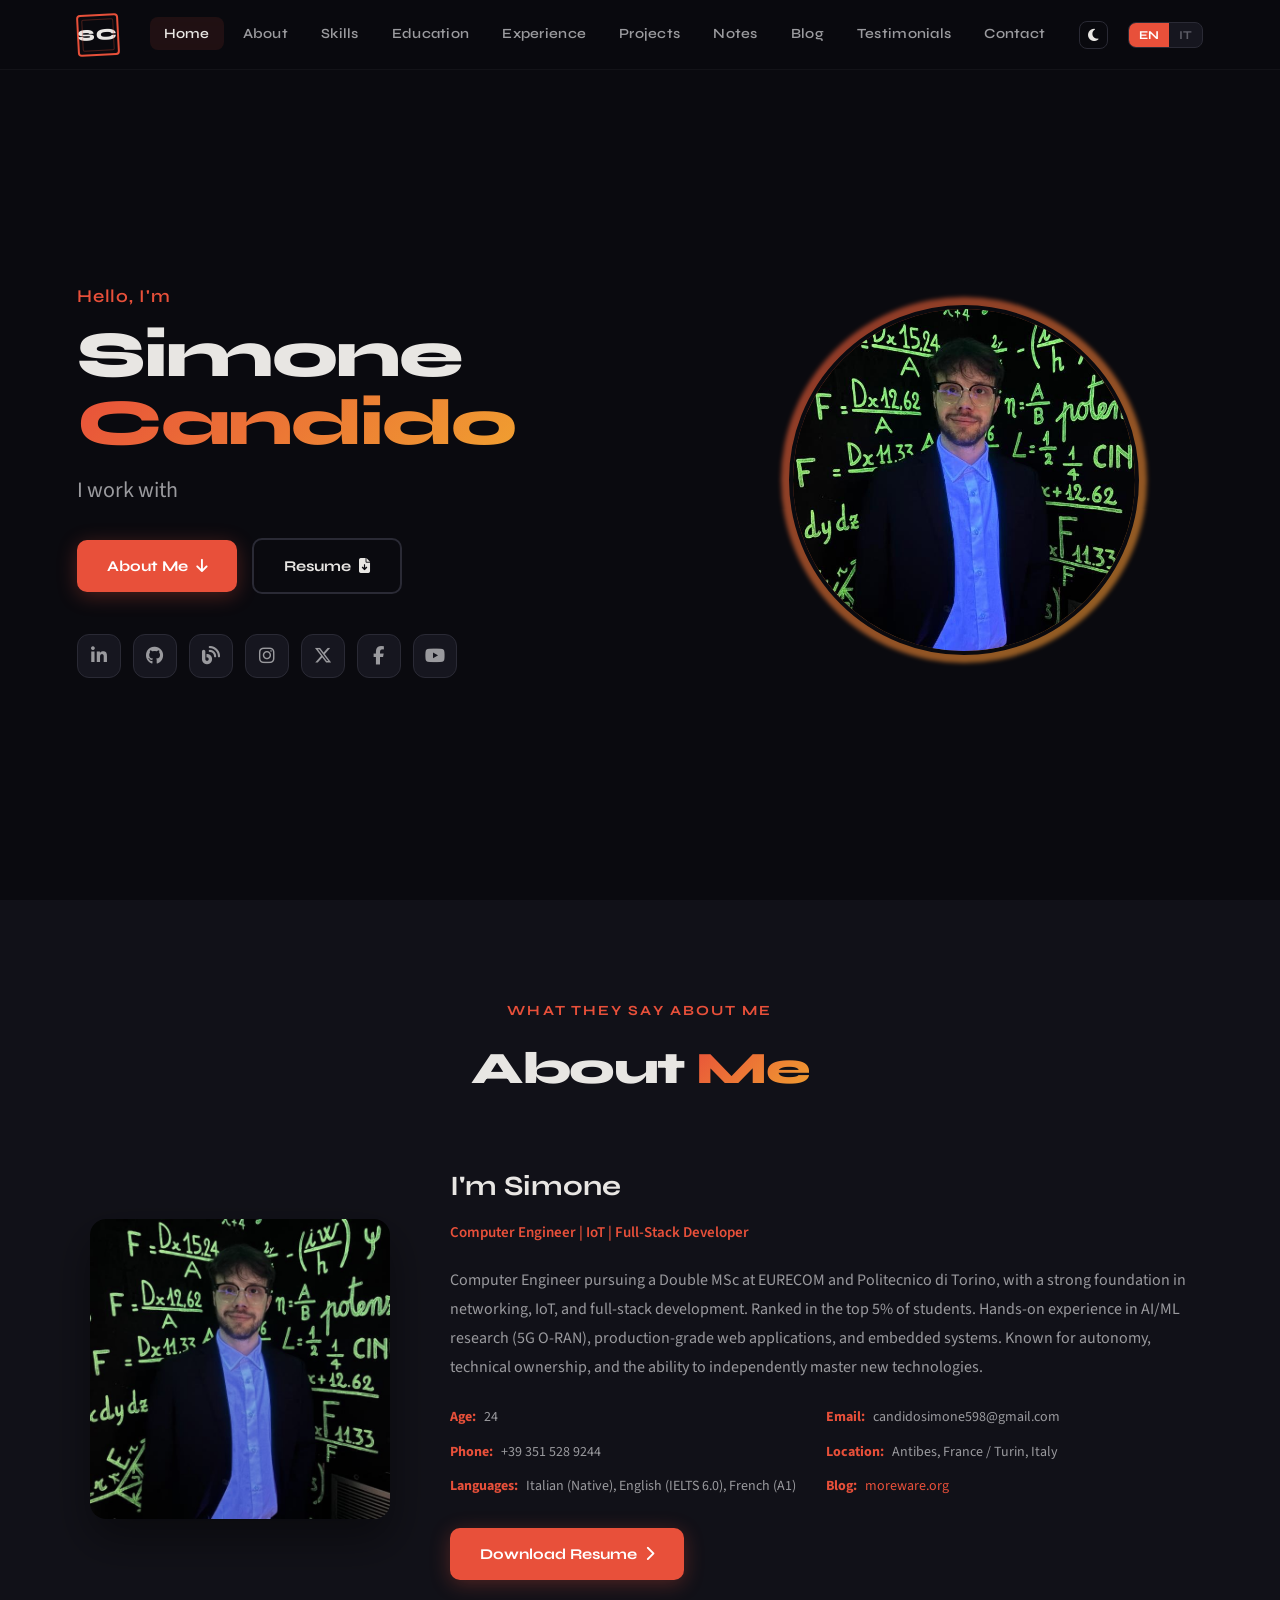
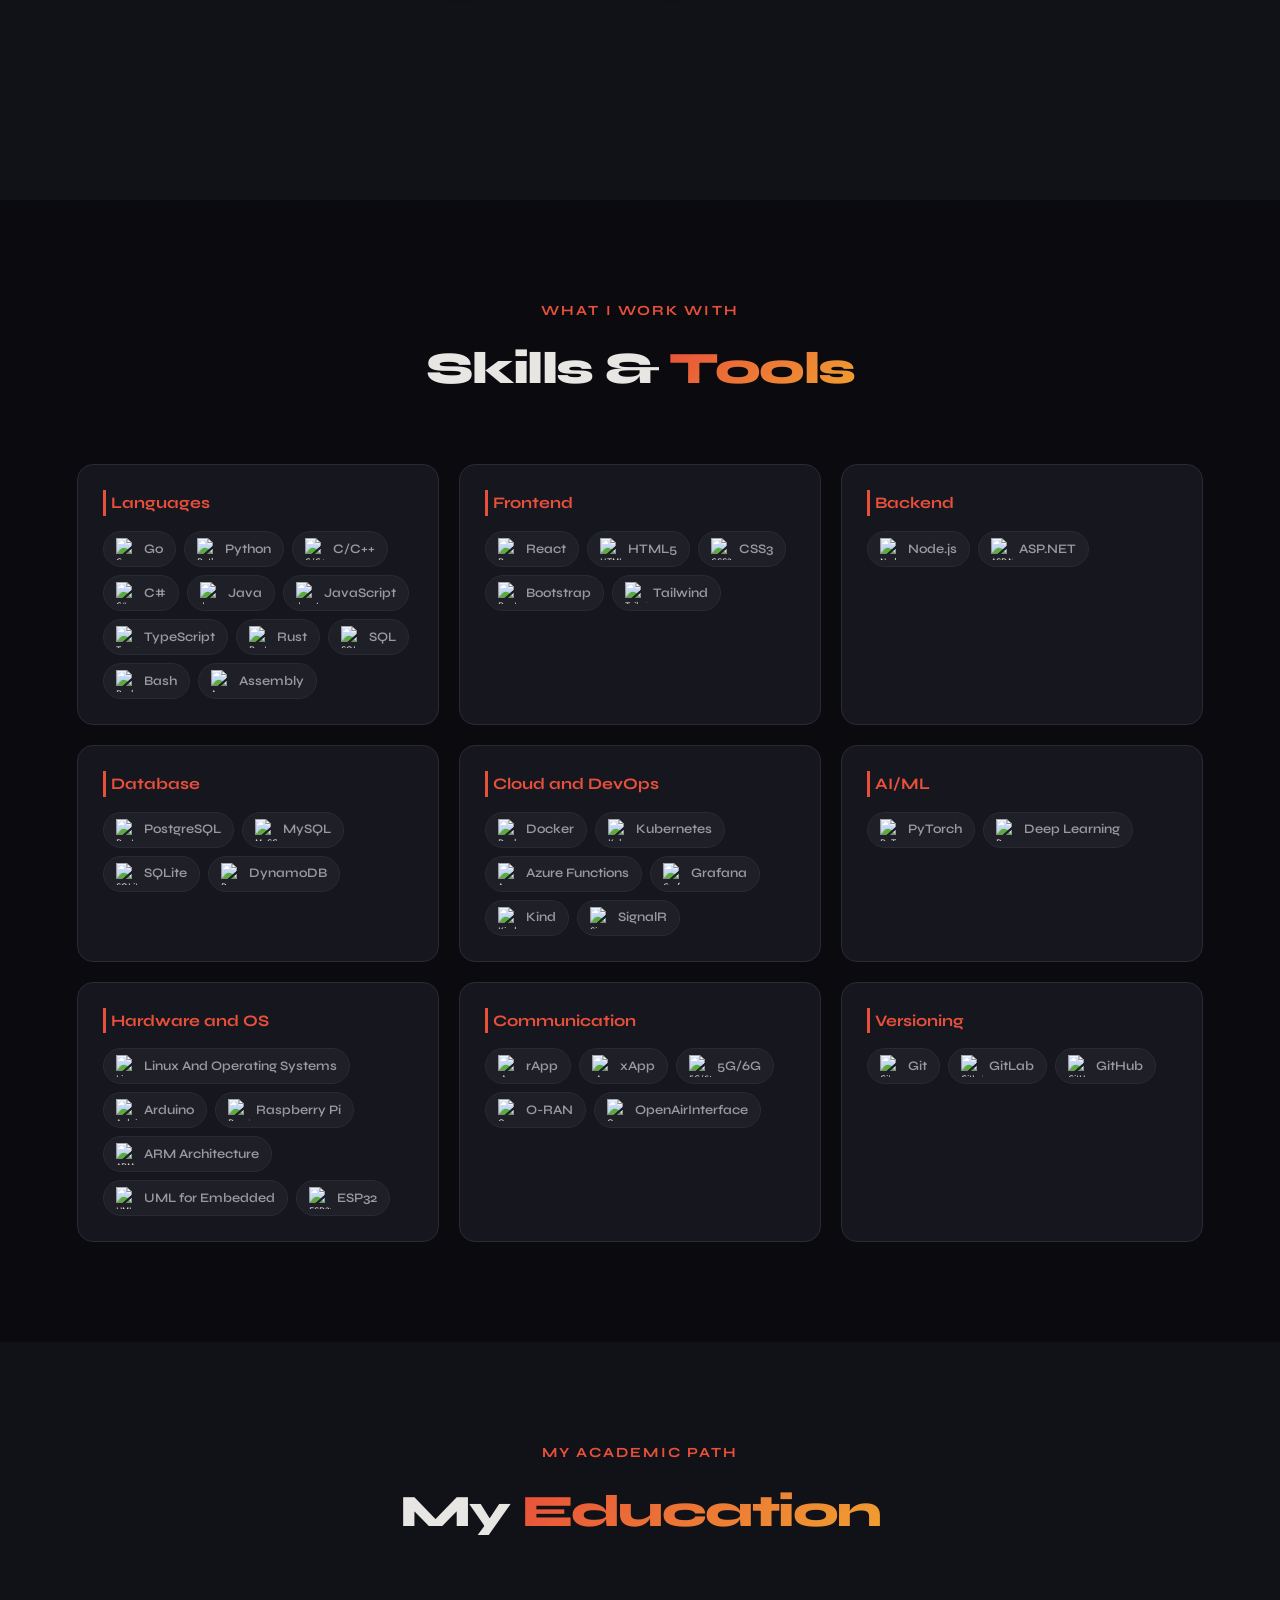
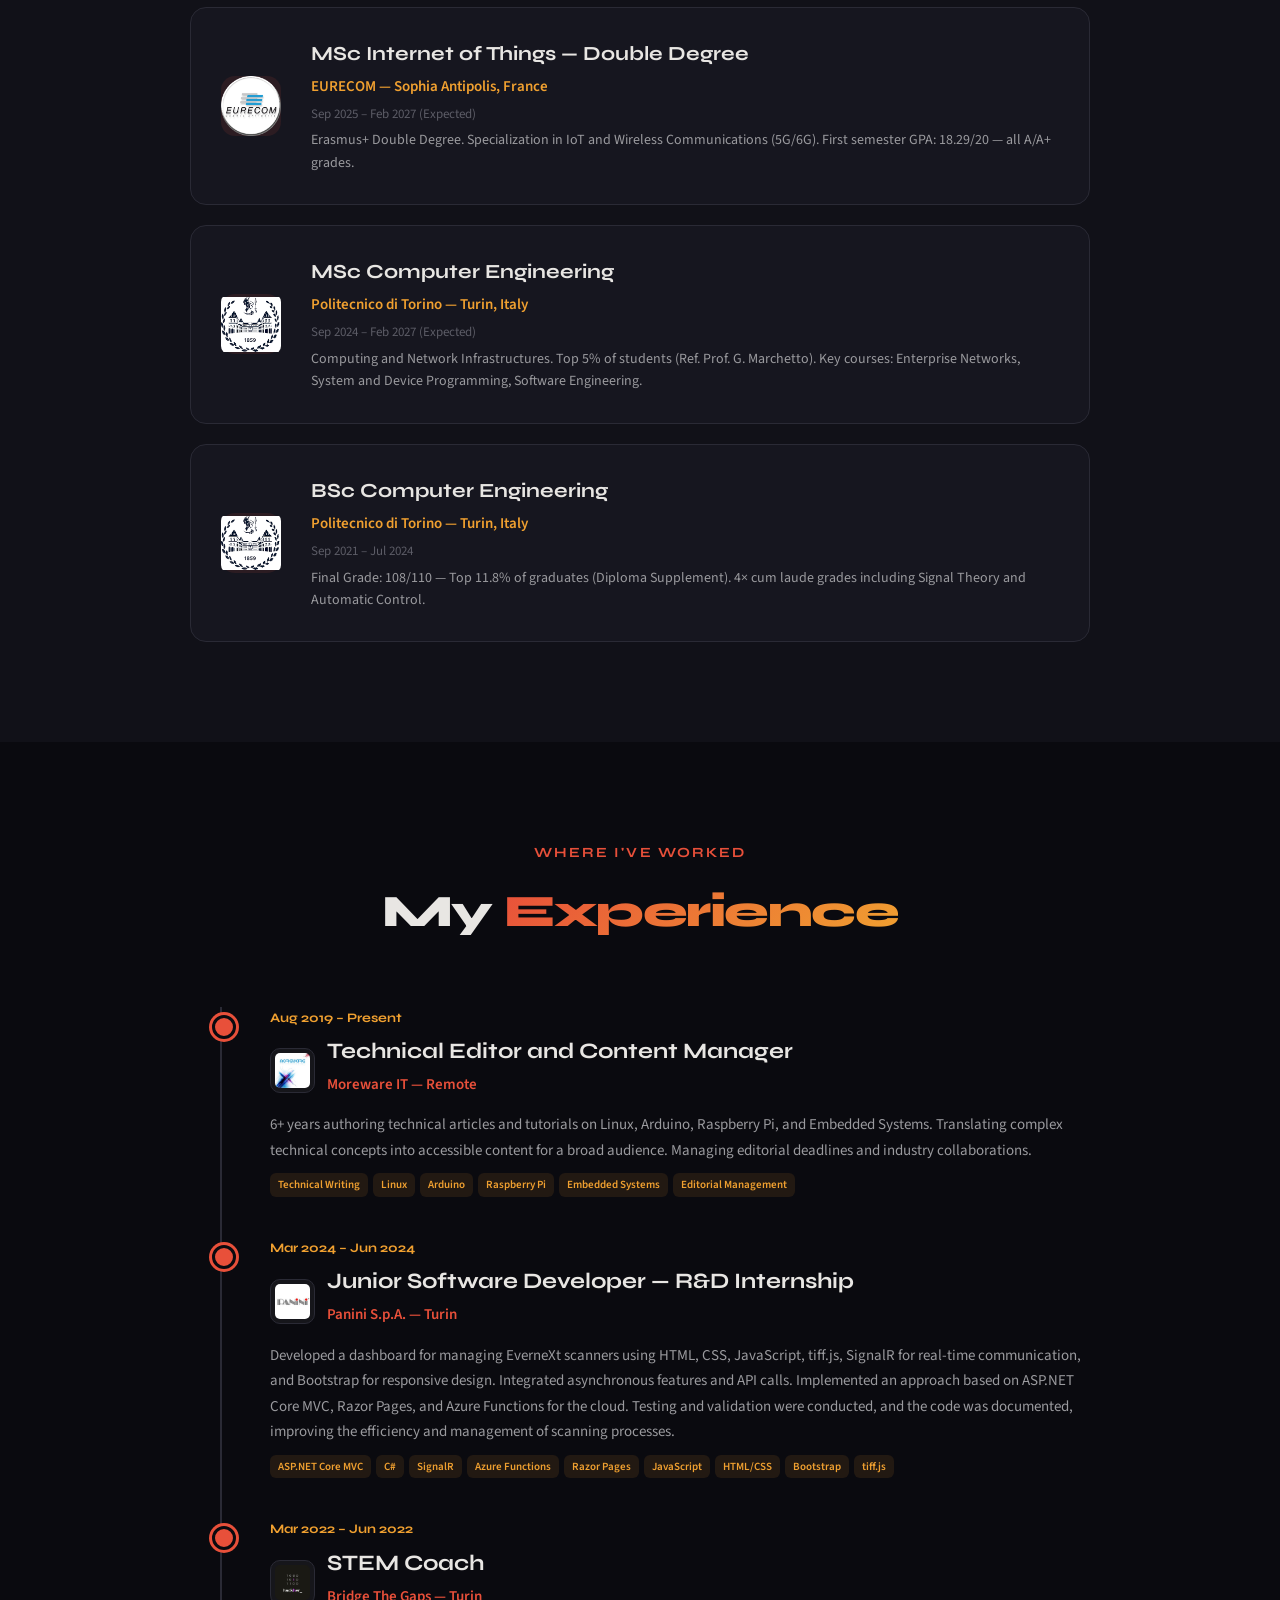
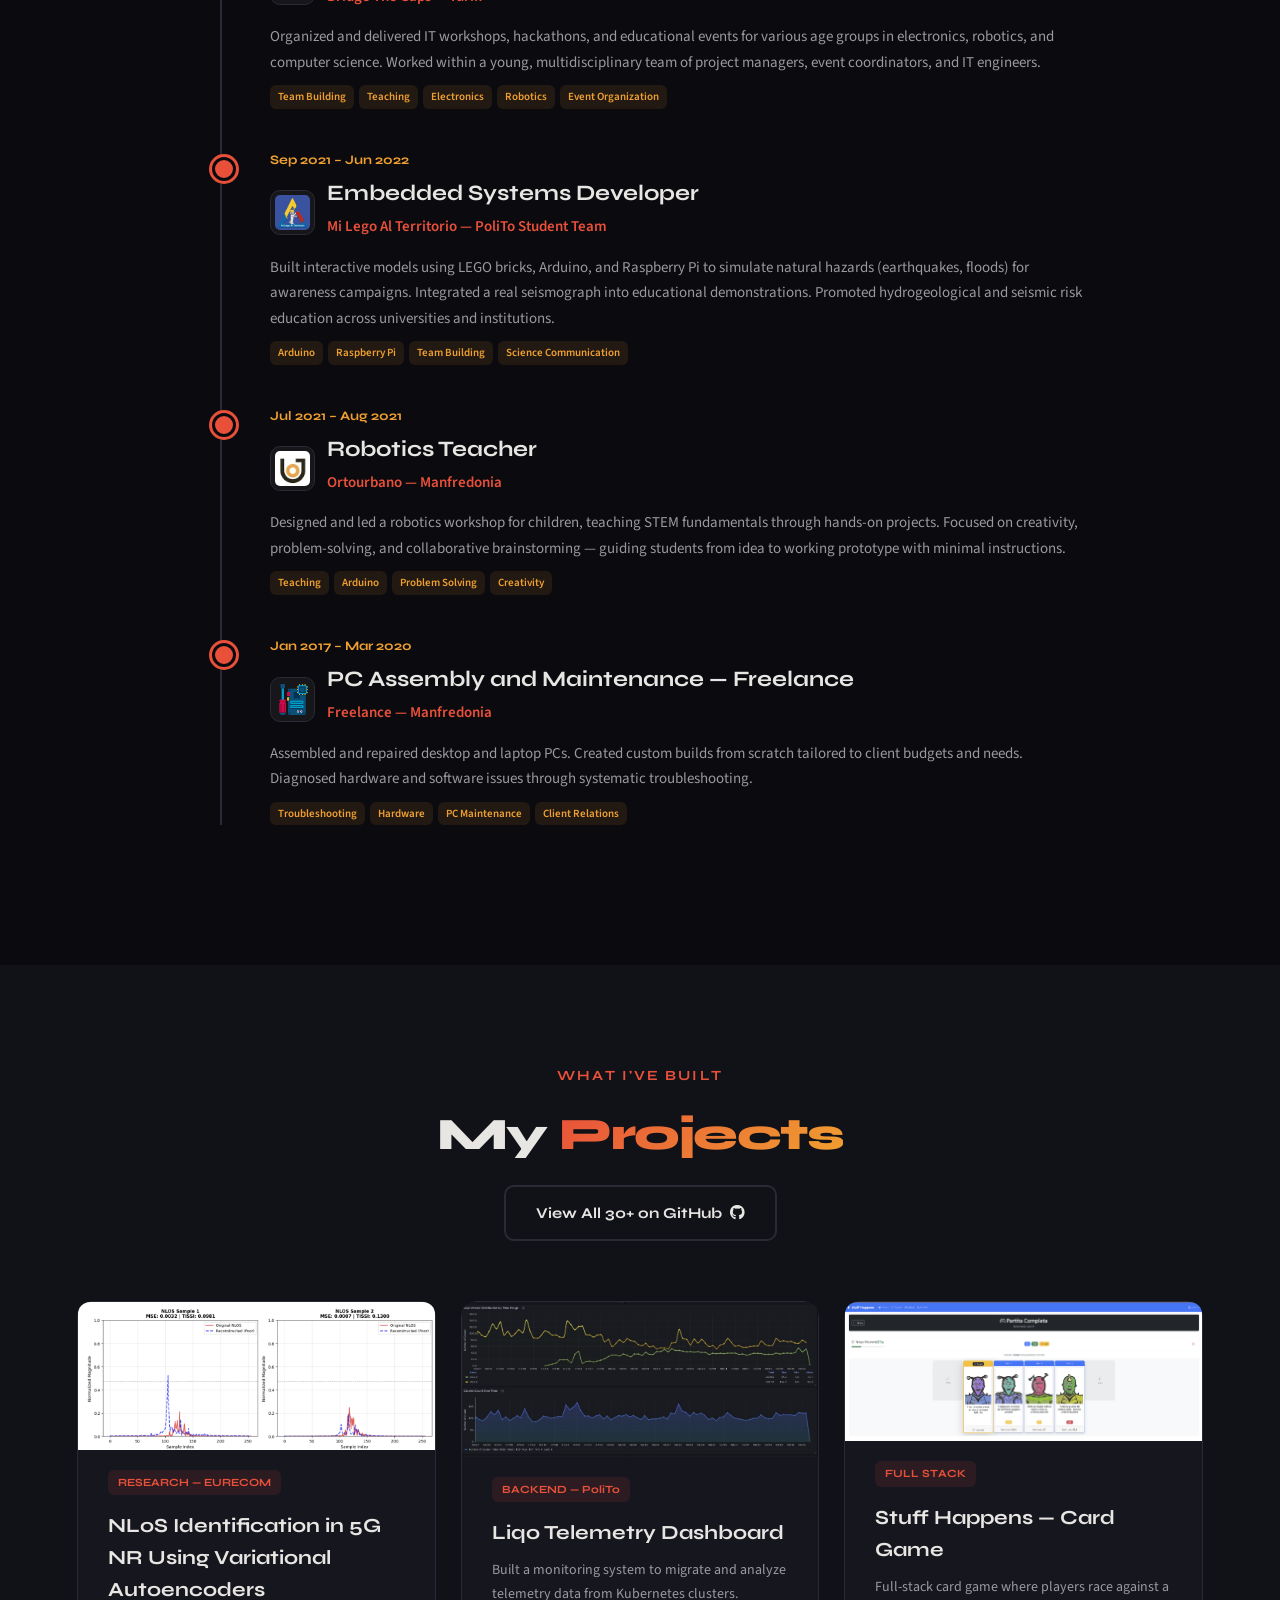
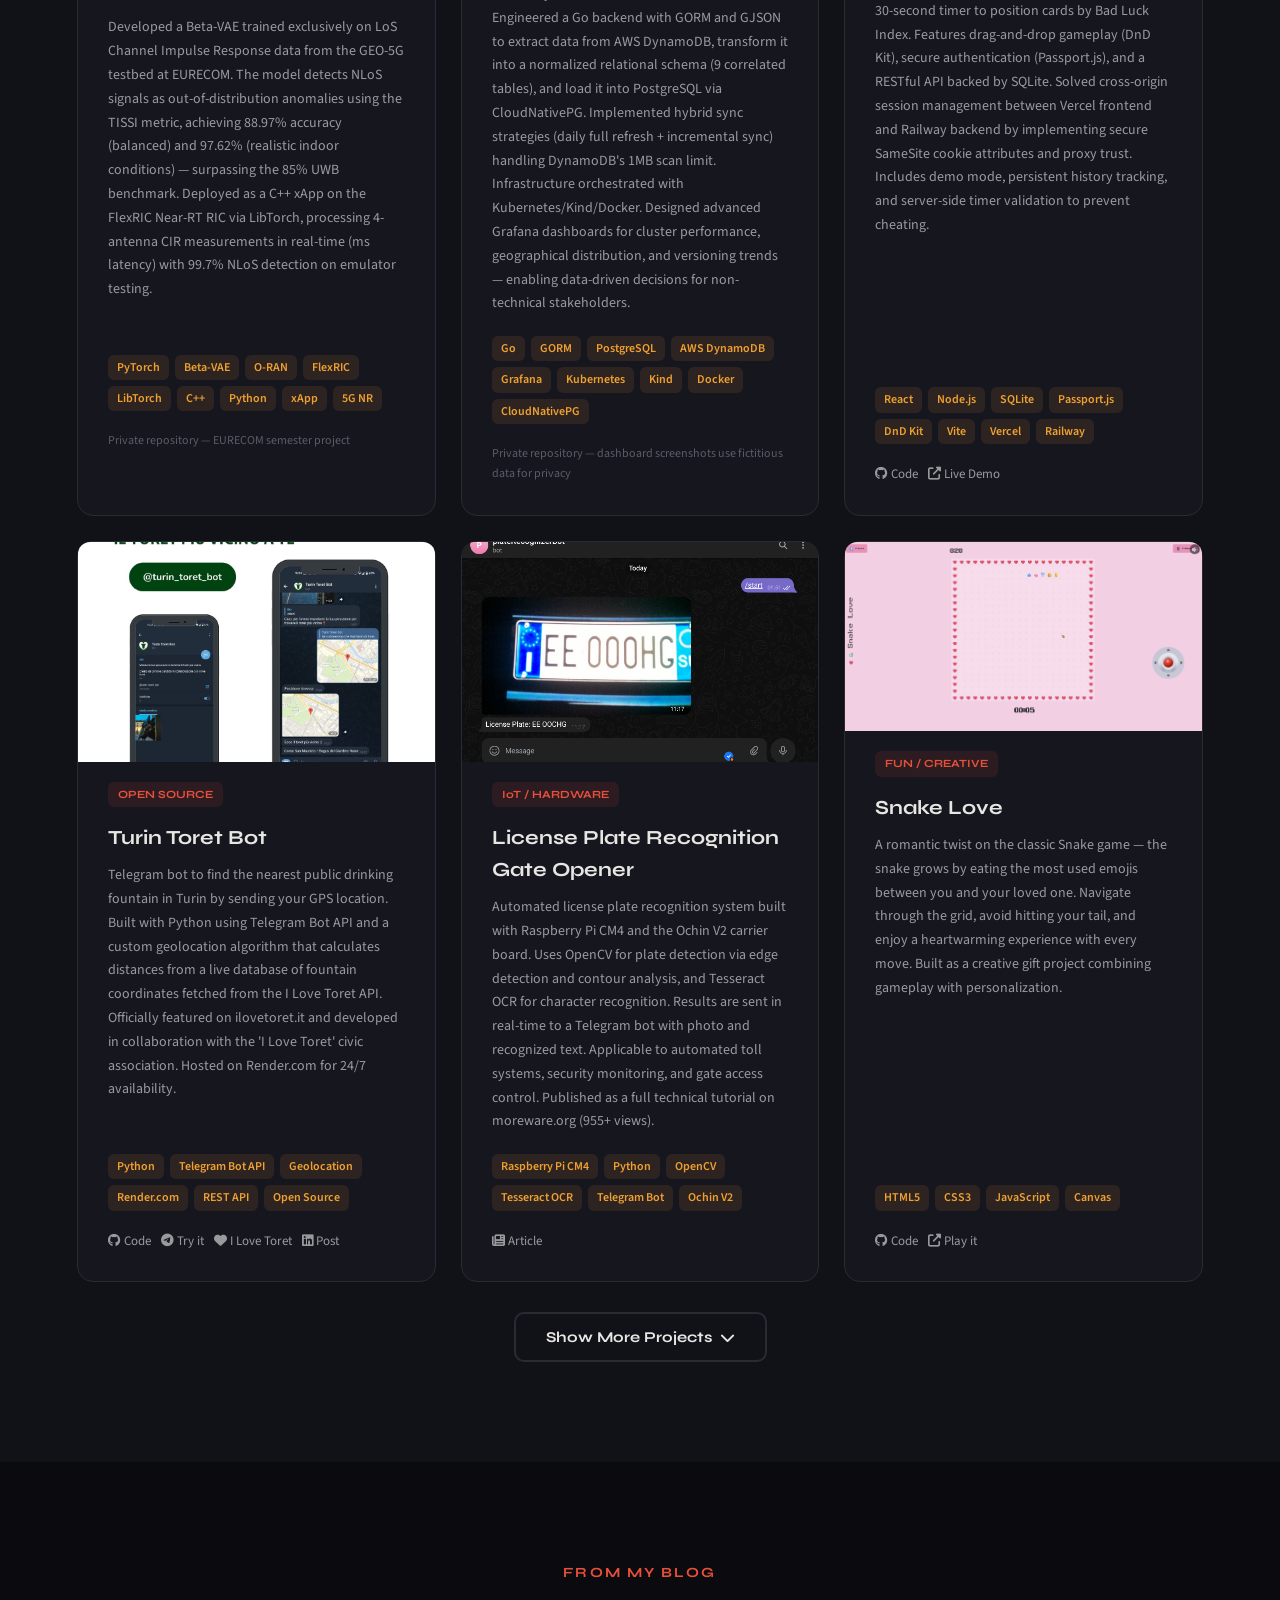
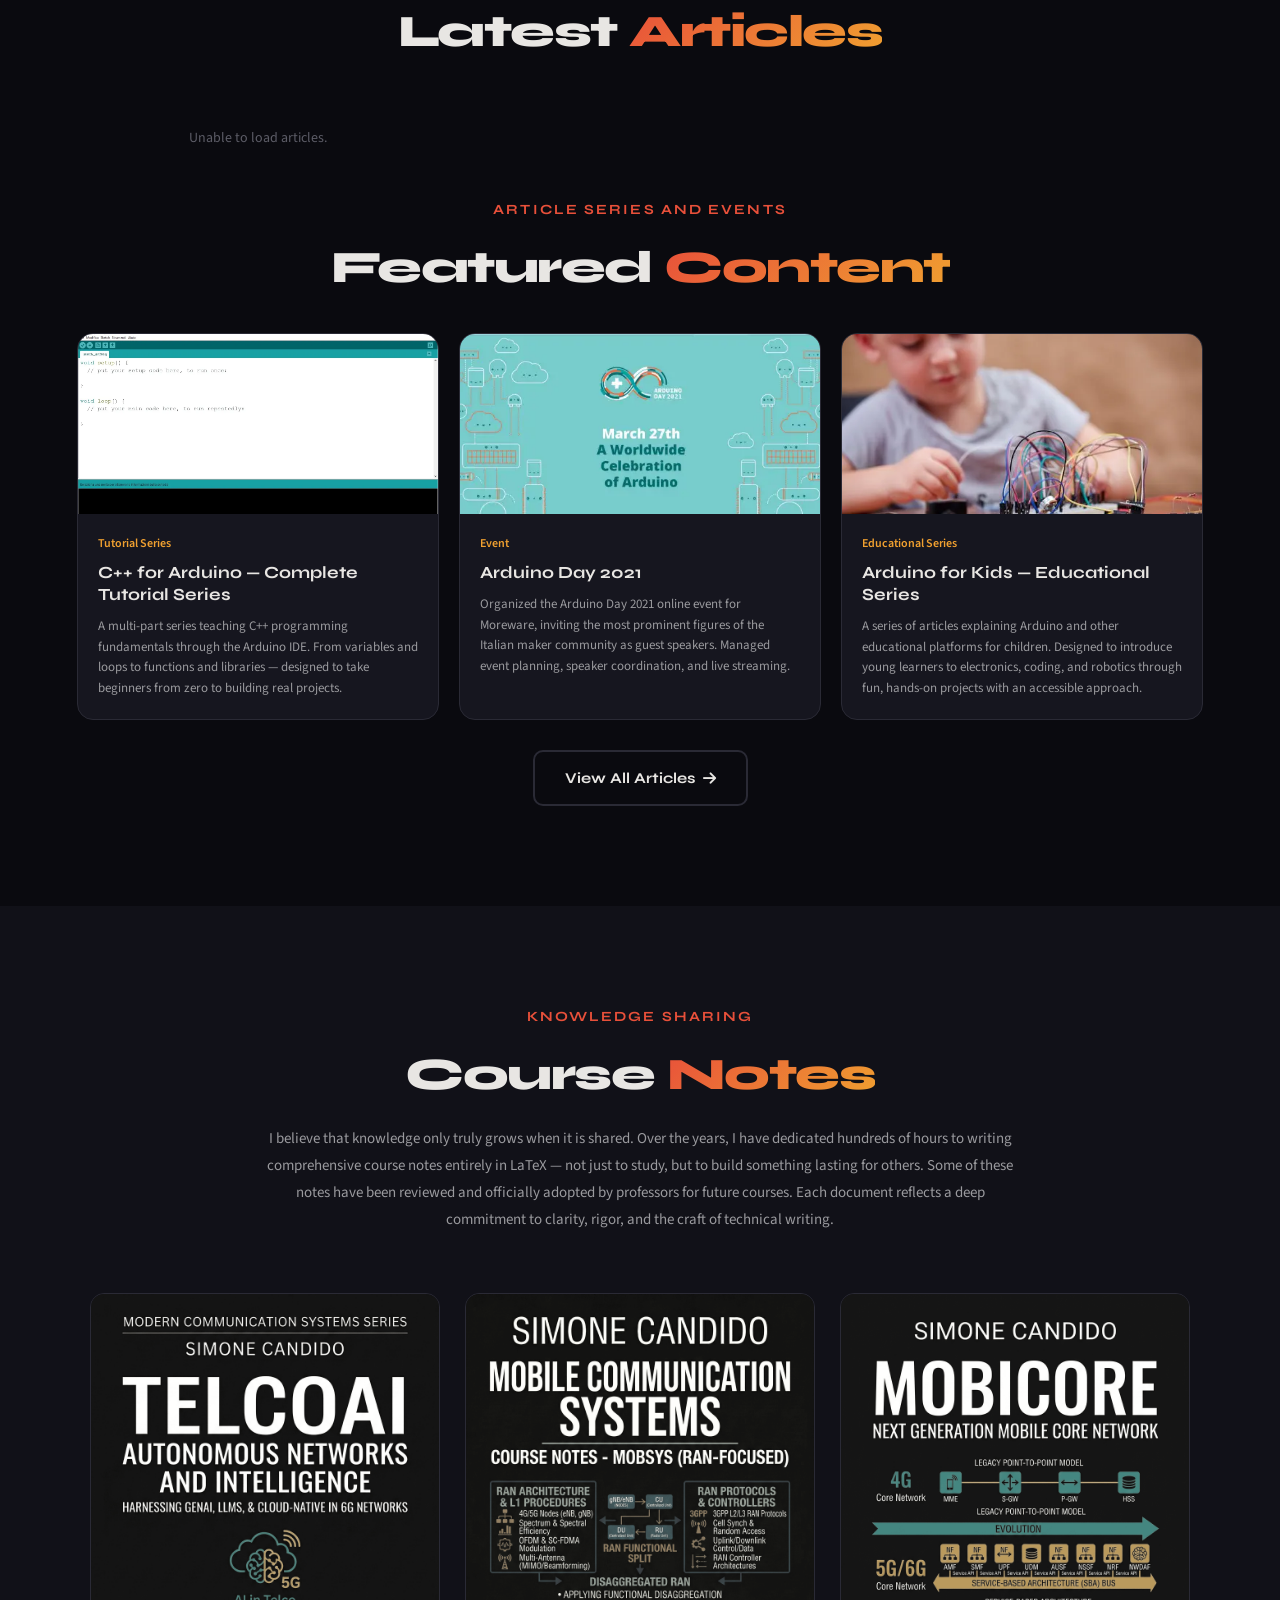
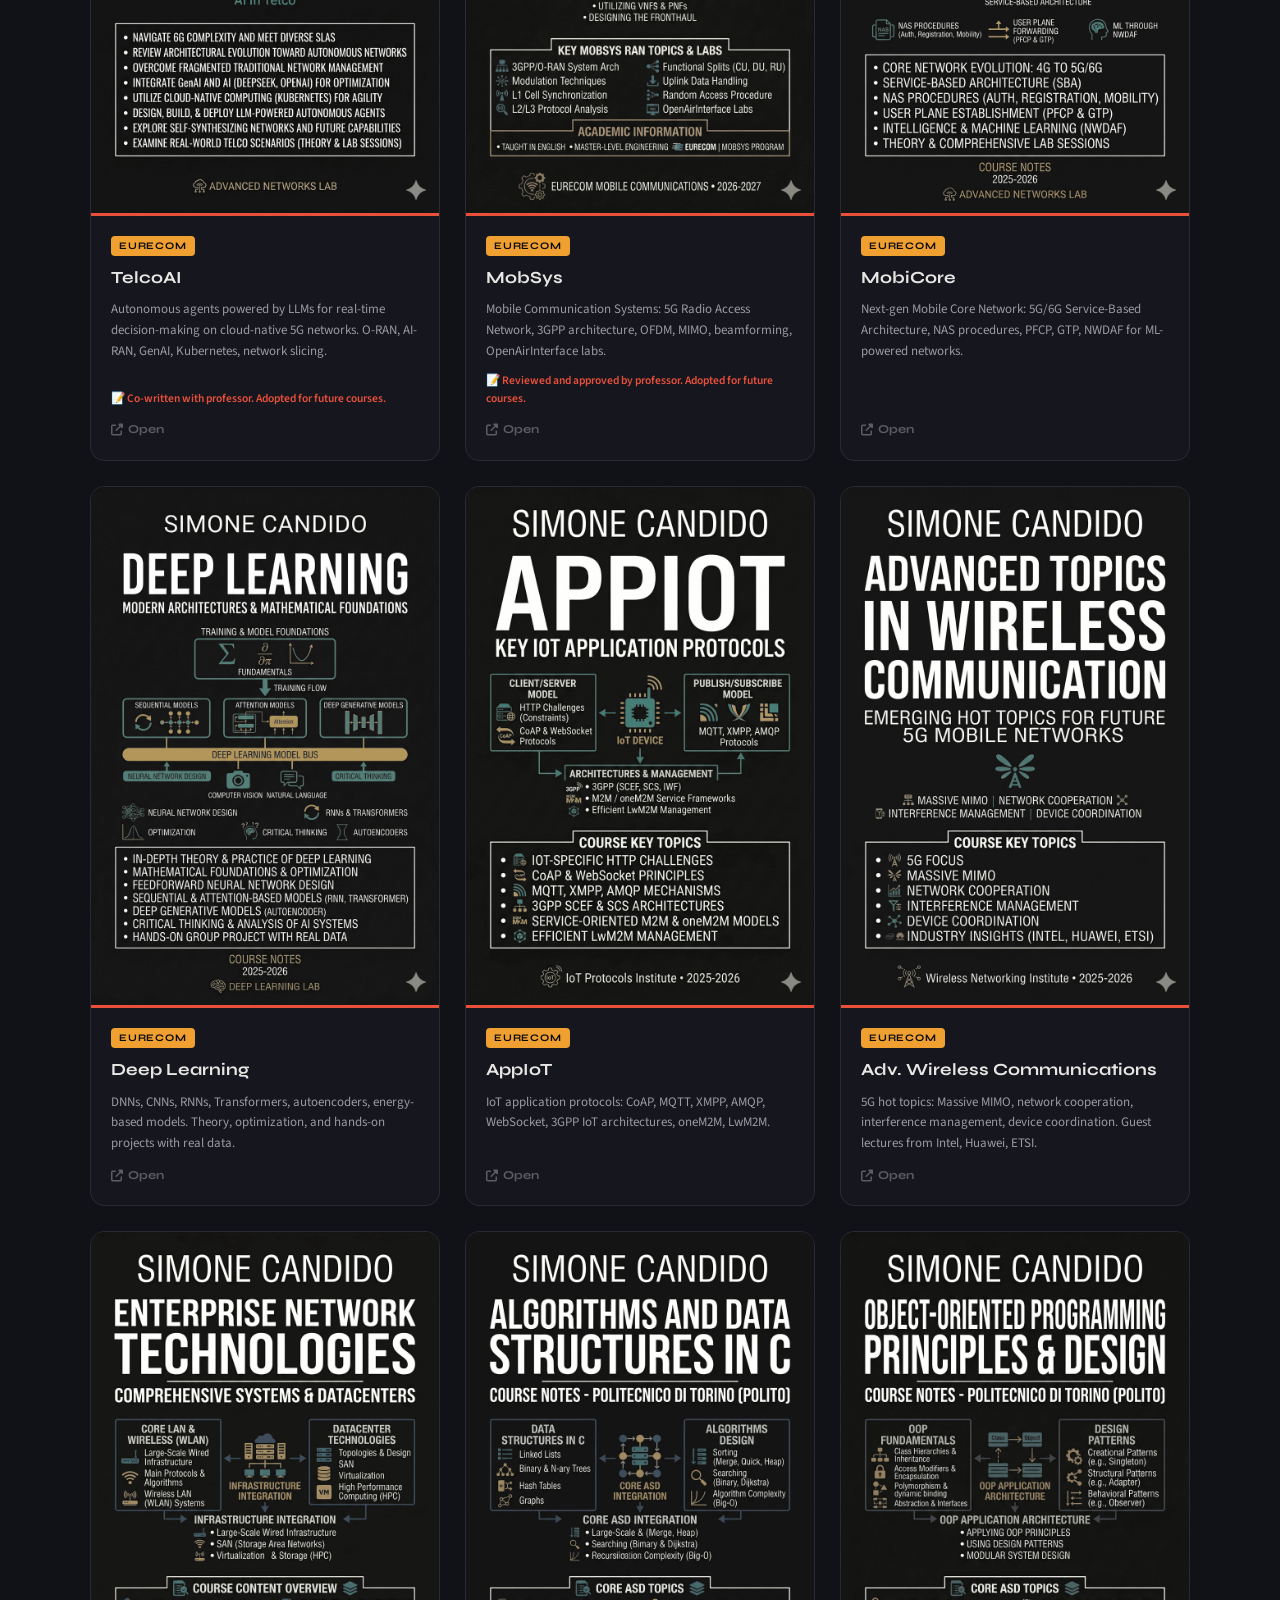
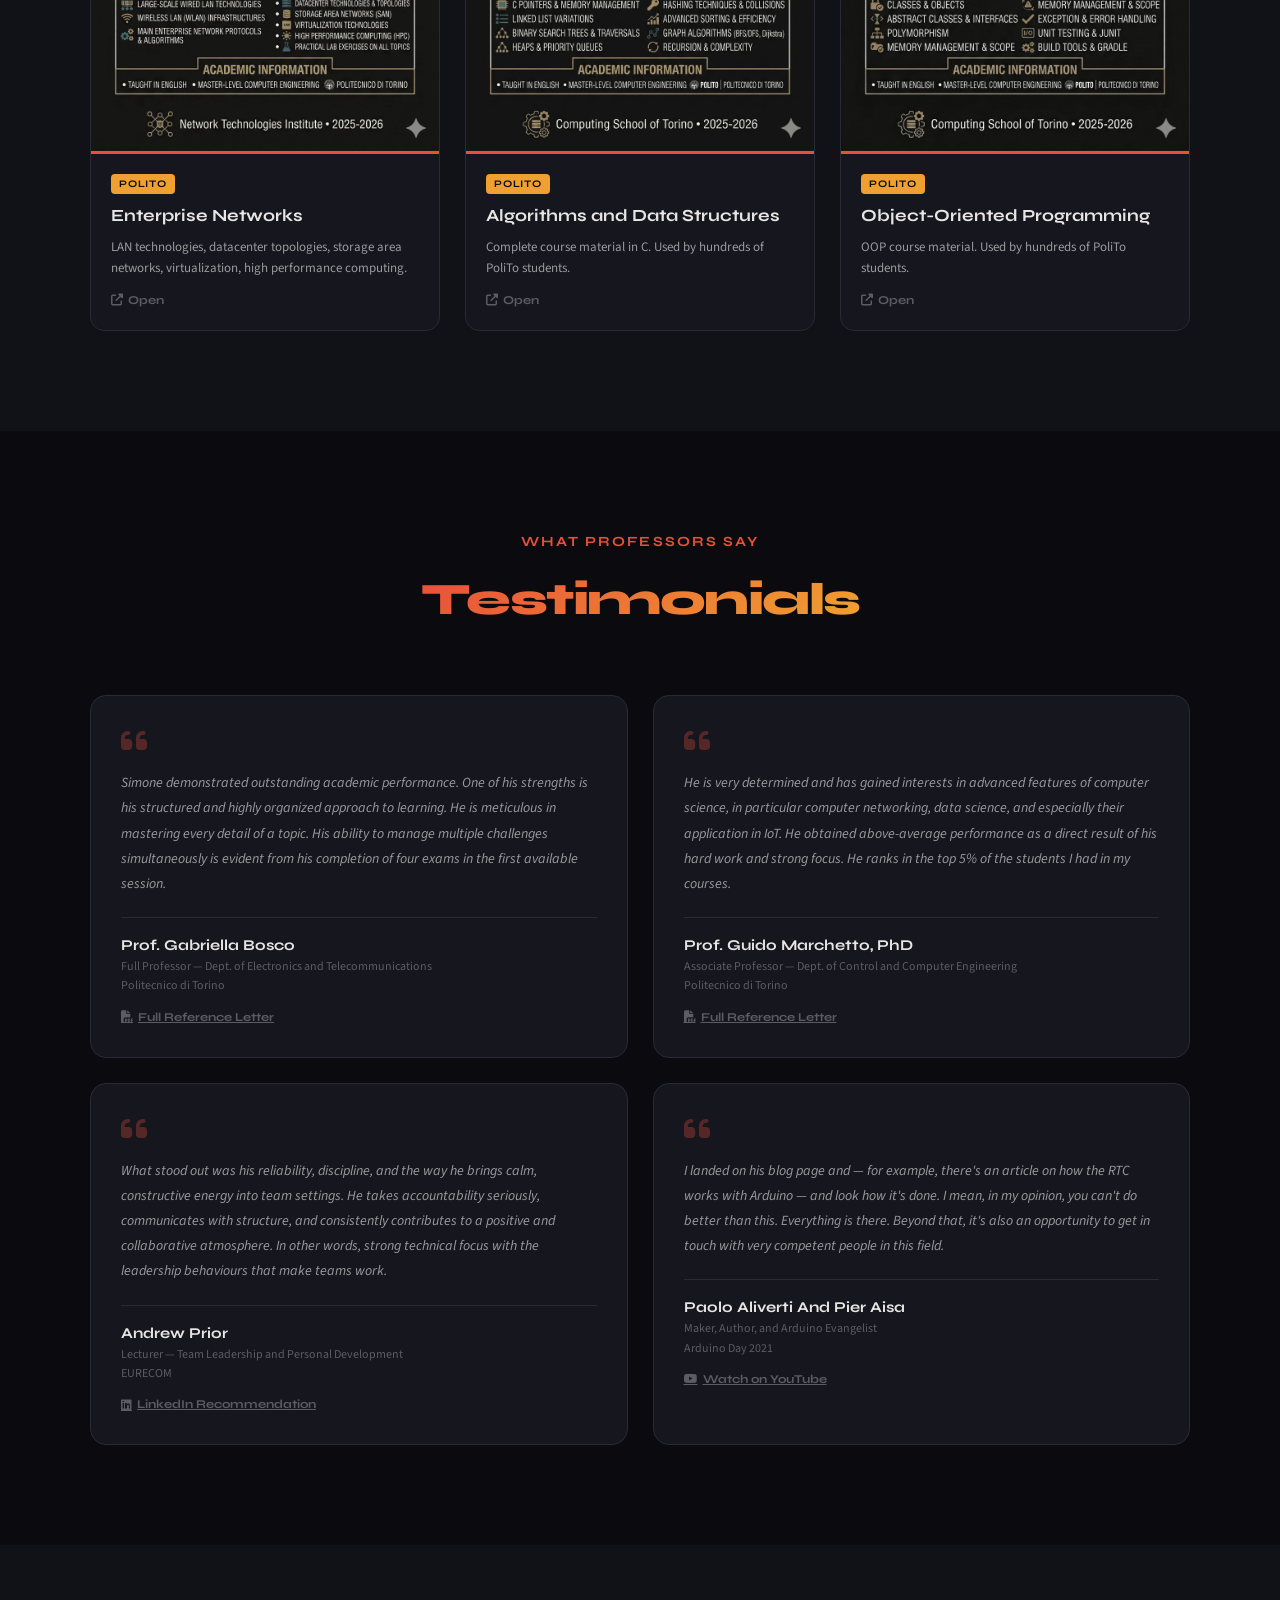
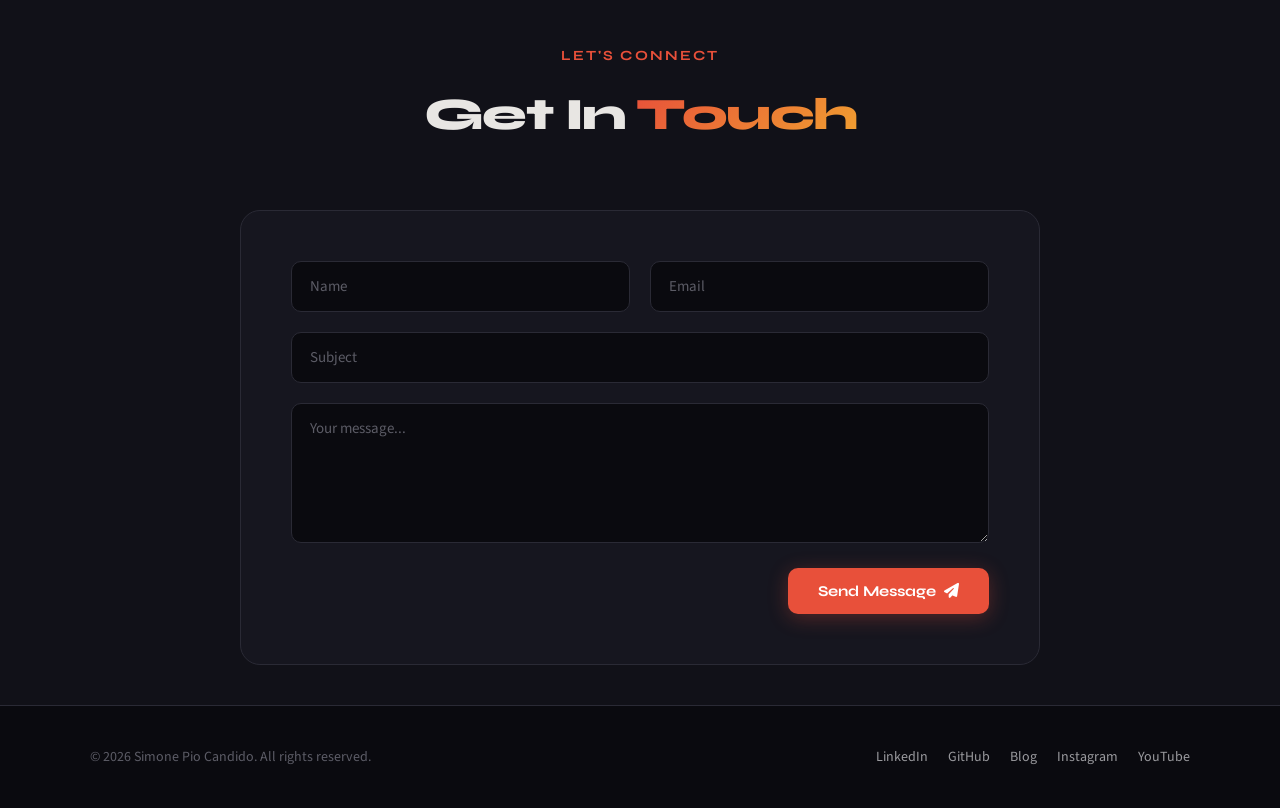
==== commit dd8b2be9: "Update project description for Beta-VAE NLoS Detection" ====
--- a/index.html
+++ b/index.html
@@ -1412,9 +1412,9 @@
             <img src="assets/images/projects/betavae-nlos.png" alt="Beta-VAE NLoS Detection" style="width:100%; border-radius:12px 12px 0 0; margin:-3rem -3rem 2rem -3rem; width:calc(100% + 6rem); object-fit:cover; max-height:22rem;">
             <span class="proj-tag" data-en="RESEARCH — EURECOM" data-it="RICERCA — EURECOM">RESEARCH — EURECOM</span>
             <h3 data-en="NLoS Identification in 5G NR Using Variational Autoencoders" data-it="Identificazione NLoS in 5G NR con Autoencoder Variazionali">NLoS Identification in 5G NR Using Variational Autoencoders</h3>
-            <p data-en="Developed a Beta-VAE trained exclusively on LoS Channel Impulse Response data from the GEO-5G testbed at EURECOM. The model detects NLoS signals as out-of-distribution anomalies using the TISSI metric, achieving 88.97% accuracy (balanced) and 97.62% (realistic indoor conditions) — surpassing the 85% UWB benchmark. Deployed as a C++ xApp on the FlexRIC Near-RT RIC via LibTorch, processing 4-antenna CIR measurements in real-time (~1-10ms latency) with 99.7% NLoS detection on emulator testing."
-               data-it="Sviluppato un Beta-VAE addestrato esclusivamente su dati LoS di Channel Impulse Response dal testbed GEO-5G di EURECOM. Il modello rileva segnali NLoS come anomalie out-of-distribution tramite la metrica TISSI, raggiungendo 88.97% di accuratezza (bilanciato) e 97.62% (condizioni indoor realistiche) — superando il benchmark UWB dell'85%. Deployato come xApp C++ sul Near-RT RIC FlexRIC via LibTorch, elaborando misurazioni CIR a 4 antenne in tempo reale (~1-10ms di latenza) con 99.7% di rilevamento NLoS nei test con emulatore.">
-                Developed a Beta-VAE trained exclusively on LoS Channel Impulse Response data from the GEO-5G testbed at EURECOM. The model detects NLoS signals as out-of-distribution anomalies using the TISSI metric, achieving 88.97% accuracy (balanced) and 97.62% (realistic indoor conditions) — surpassing the 85% UWB benchmark. Deployed as a C++ xApp on the FlexRIC Near-RT RIC via LibTorch, processing 4-antenna CIR measurements in real-time (~1-10ms latency) with 99.7% NLoS detection on emulator testing.
+            <p data-en="Developed a Beta-VAE trained exclusively on LoS Channel Impulse Response data from the GEO-5G testbed at EURECOM. The model detects NLoS signals as out-of-distribution anomalies using the TISSI metric, achieving 88.97% accuracy (balanced) and 97.62% (realistic indoor conditions) — surpassing the 85% UWB benchmark. Deployed as a C++ xApp on the FlexRIC Near-RT RIC via LibTorch, processing 4-antenna CIR measurements in real-time (ms latency) with 99.7% NLoS detection on emulator testing."
+               data-it="Sviluppato un Beta-VAE addestrato esclusivamente su dati LoS di Channel Impulse Response dal testbed GEO-5G di EURECOM. Il modello rileva segnali NLoS come anomalie out-of-distribution tramite la metrica TISSI, raggiungendo 88.97% di accuratezza (bilanciato) e 97.62% (condizioni indoor realistiche) — superando il benchmark UWB dell'85%. Deployato come xApp C++ sul Near-RT RIC FlexRIC via LibTorch, elaborando misurazioni CIR a 4 antenne in tempo reale (ms di latenza) con 99.7% di rilevamento NLoS nei test con emulatore.">
+                Developed a Beta-VAE trained exclusively on LoS Channel Impulse Response data from the GEO-5G testbed at EURECOM. The model detects NLoS signals as out-of-distribution anomalies using the TISSI metric, achieving 88.97% accuracy (balanced) and 97.62% (realistic indoor conditions) — surpassing the 85% UWB benchmark. Deployed as a C++ xApp on the FlexRIC Near-RT RIC via LibTorch, processing 4-antenna CIR measurements in real-time (ms latency) with 99.7% NLoS detection on emulator testing.
             </p>
             <div class="tech-tags"><span>PyTorch</span><span>Beta-VAE</span><span>O-RAN</span><span>FlexRIC</span><span>LibTorch</span><span>C++</span><span>Python</span><span>xApp</span><span>5G NR</span></div>
             <p style="font-size:1.2rem; color:var(--text-muted); margin:0; text-transform:none;" data-en="Private repository — EURECOM semester project" data-it="Repository privato — progetto semestrale EURECOM">Private repository — EURECOM semester project</p>
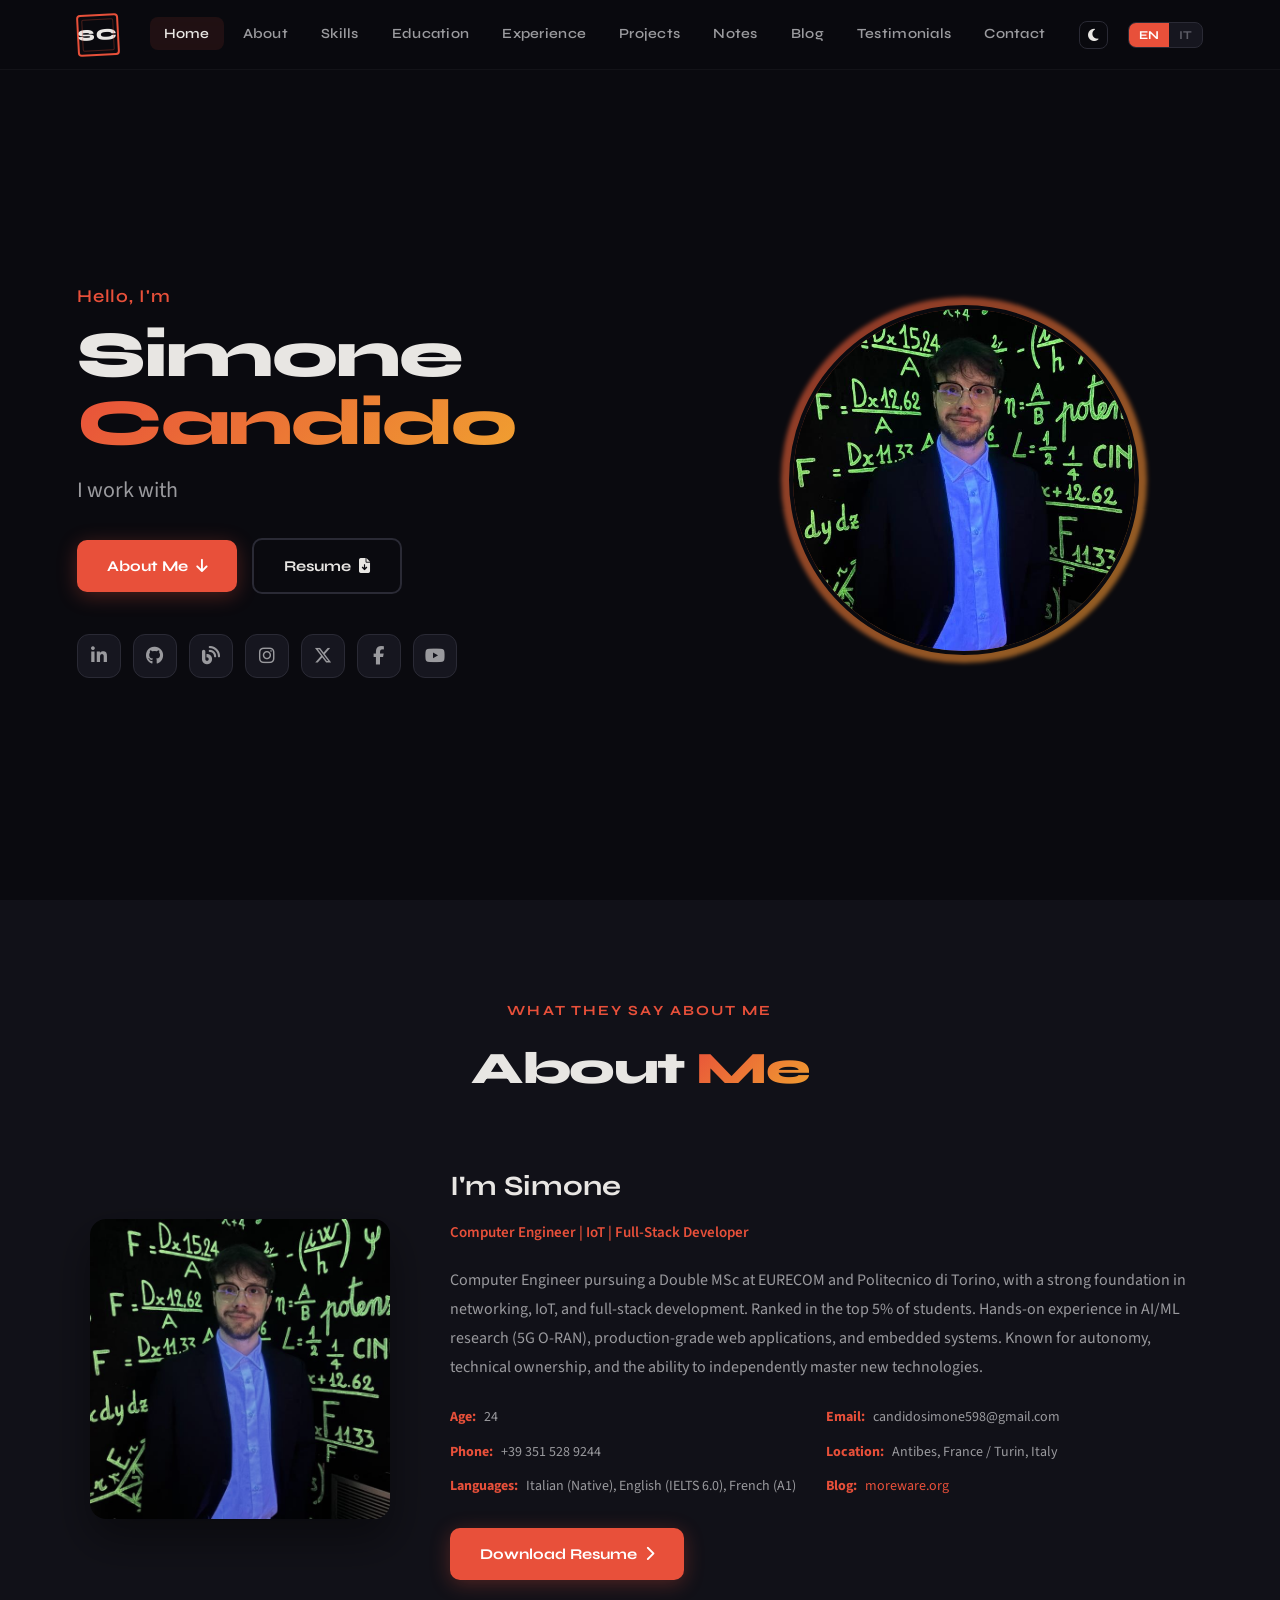
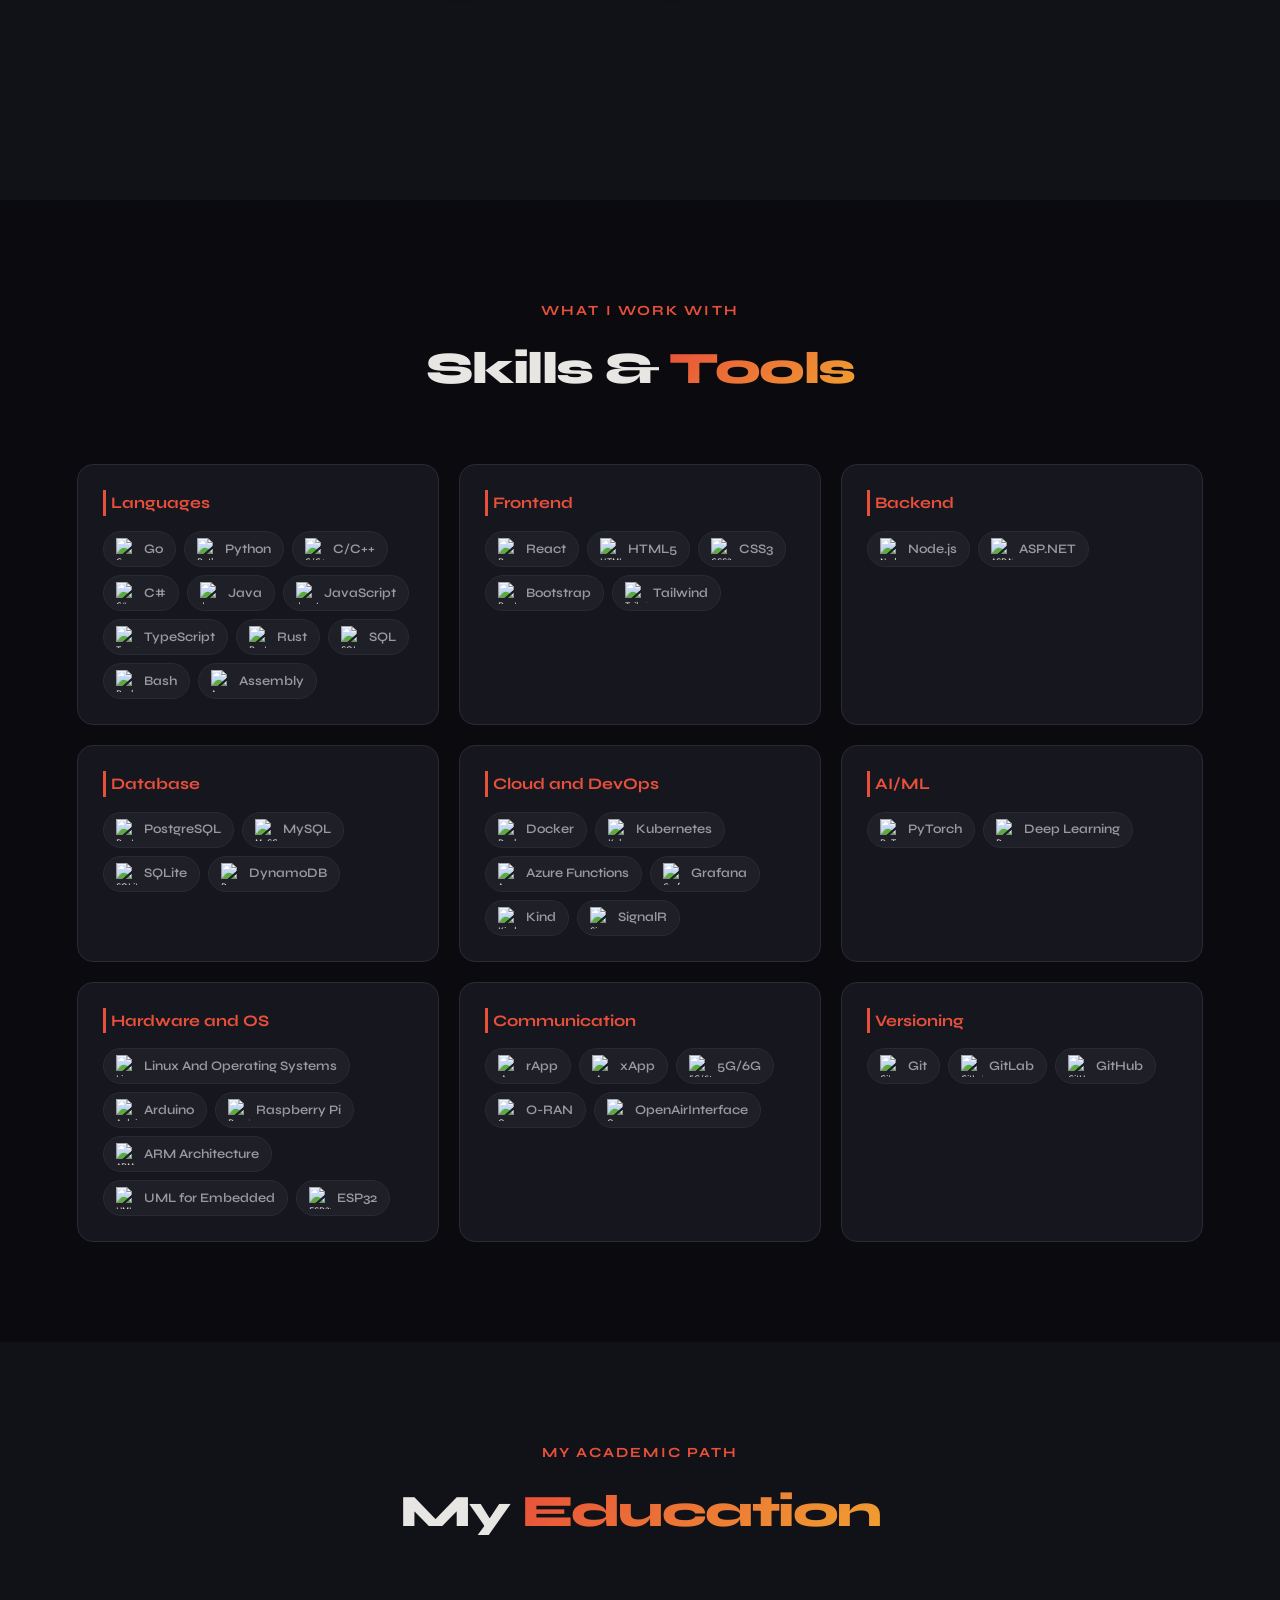
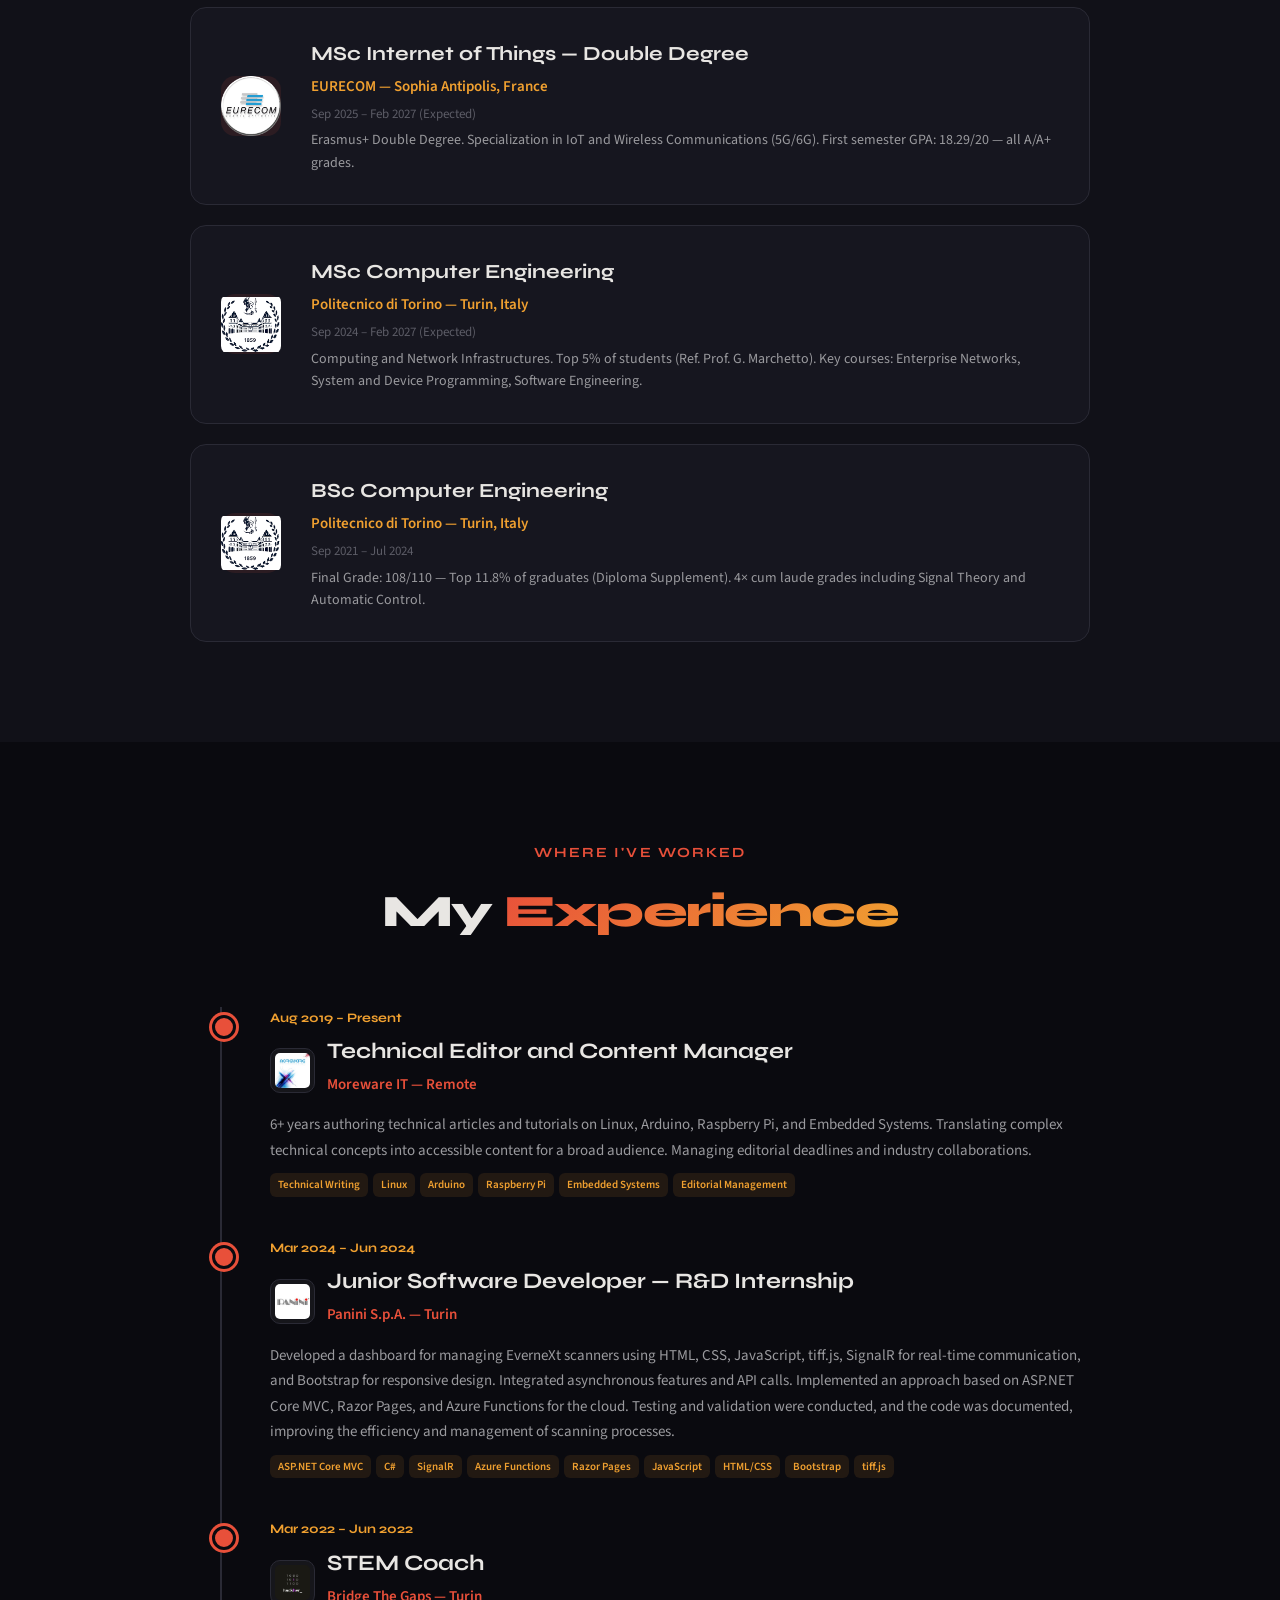
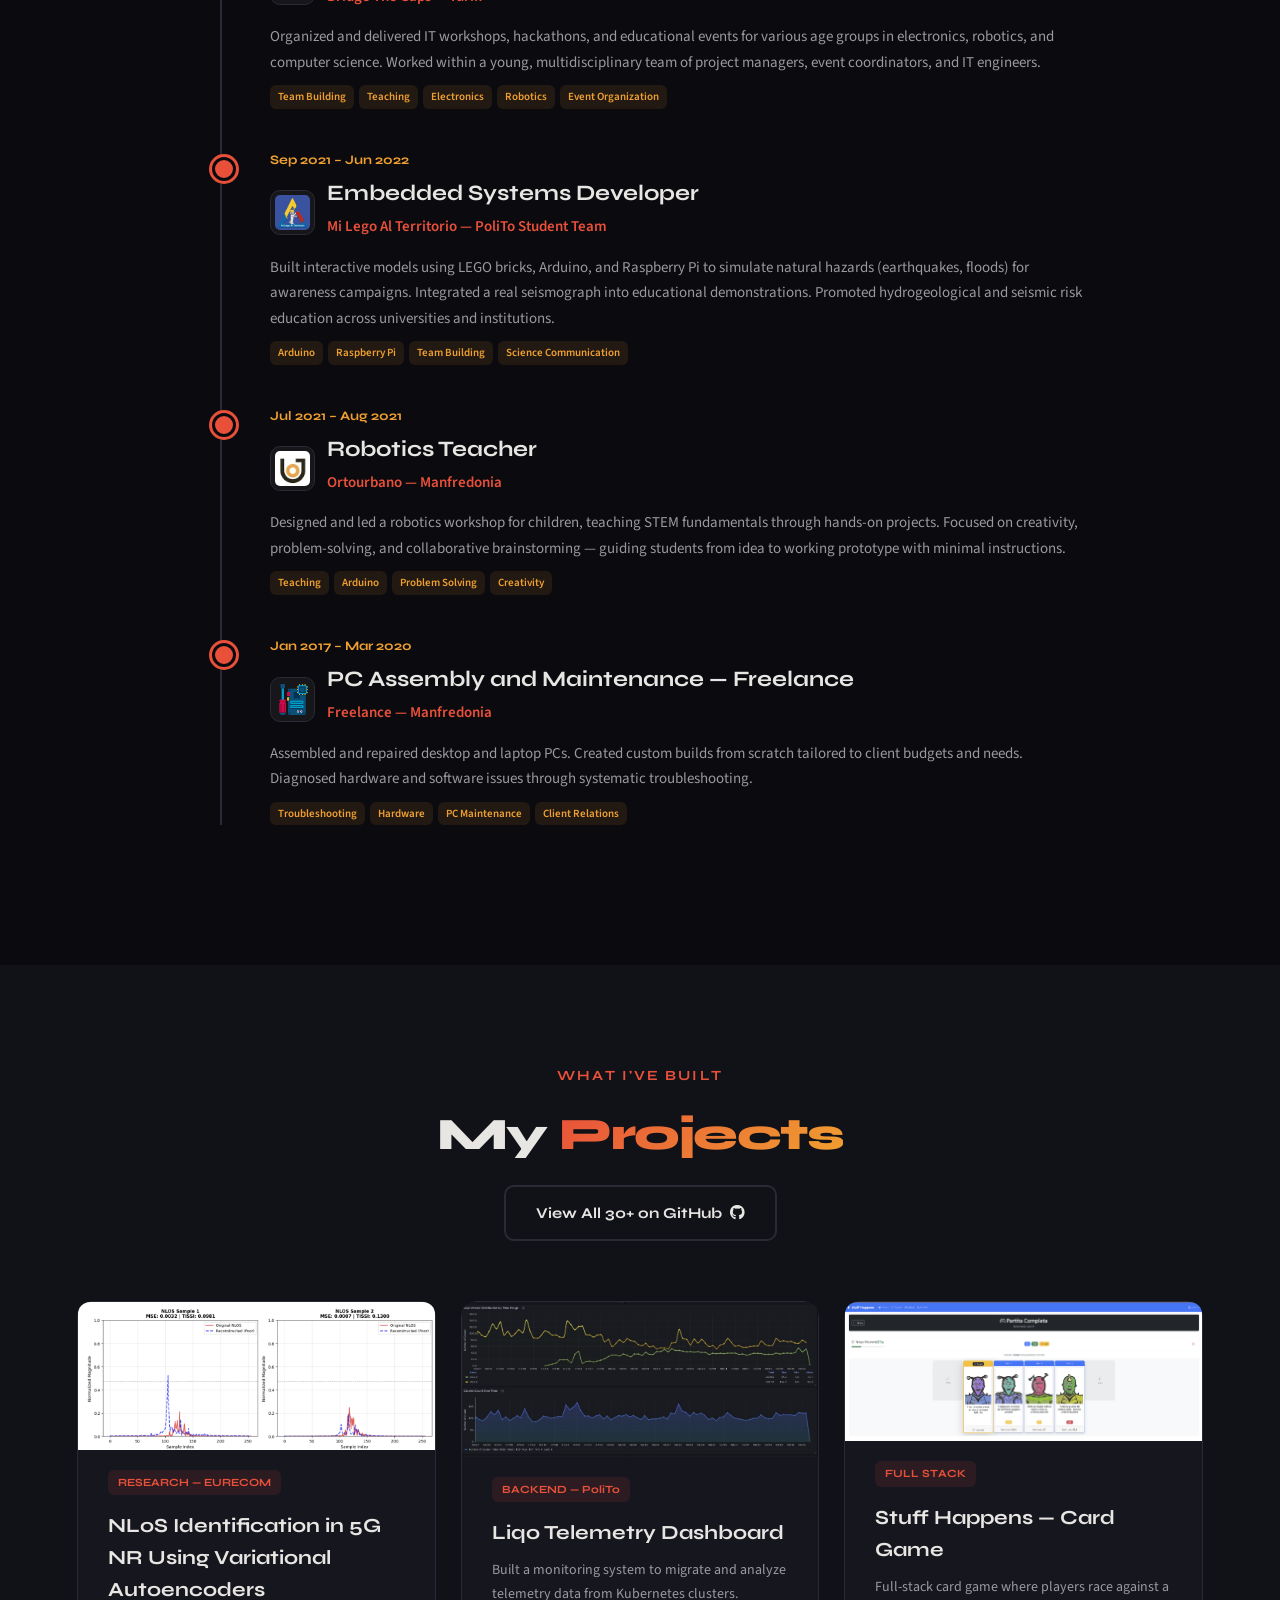
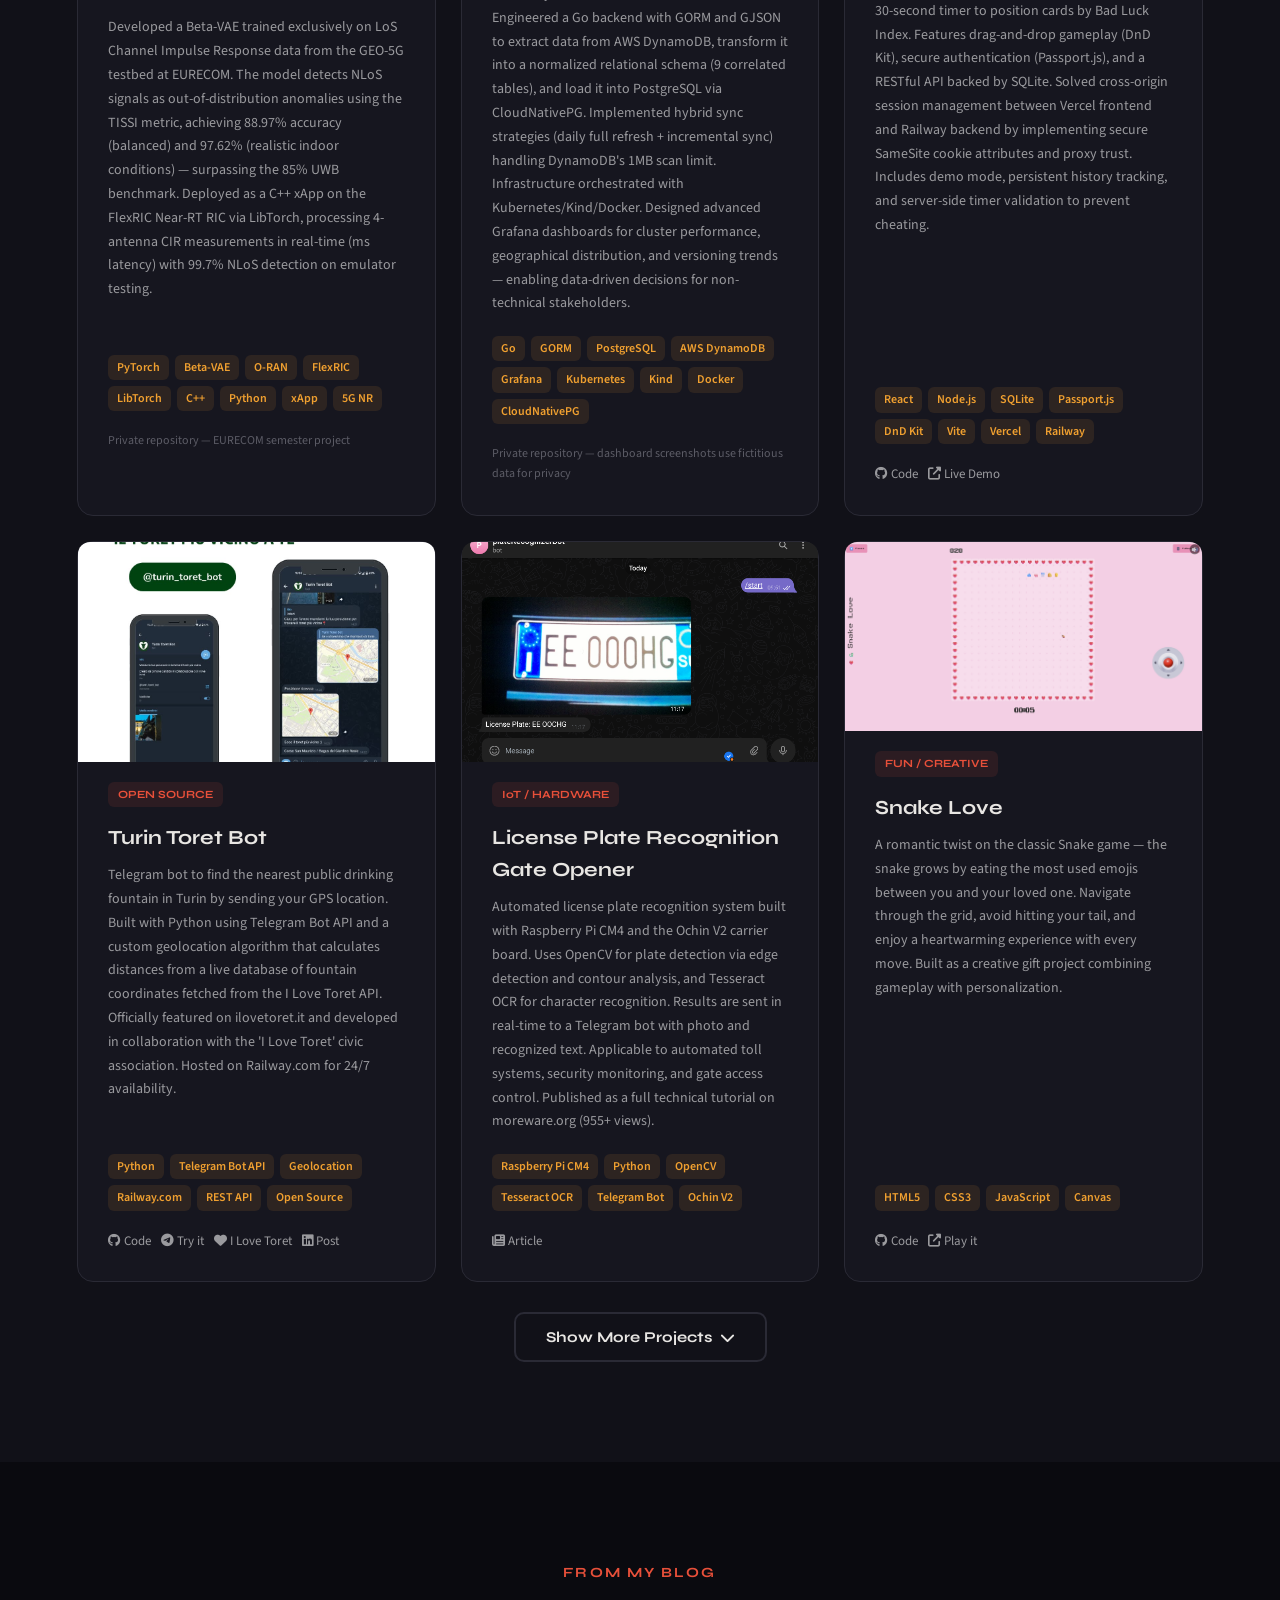
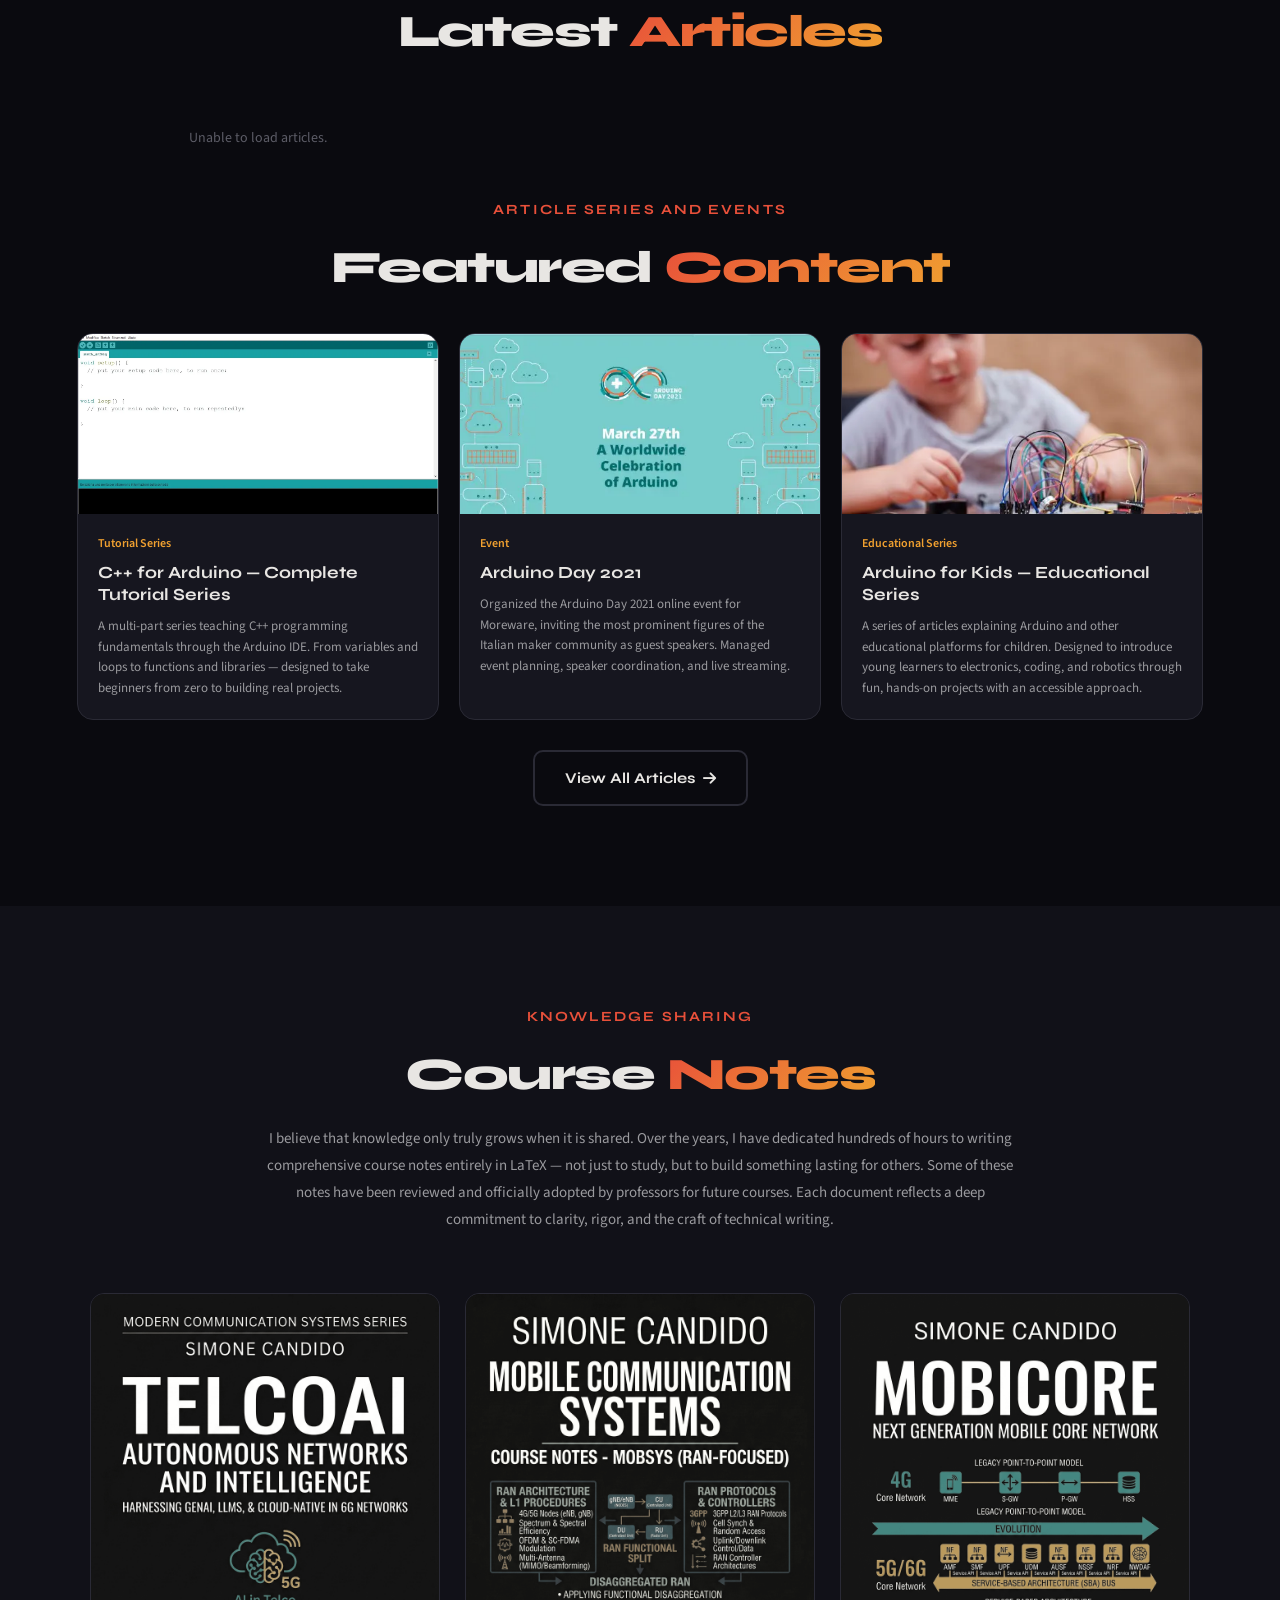
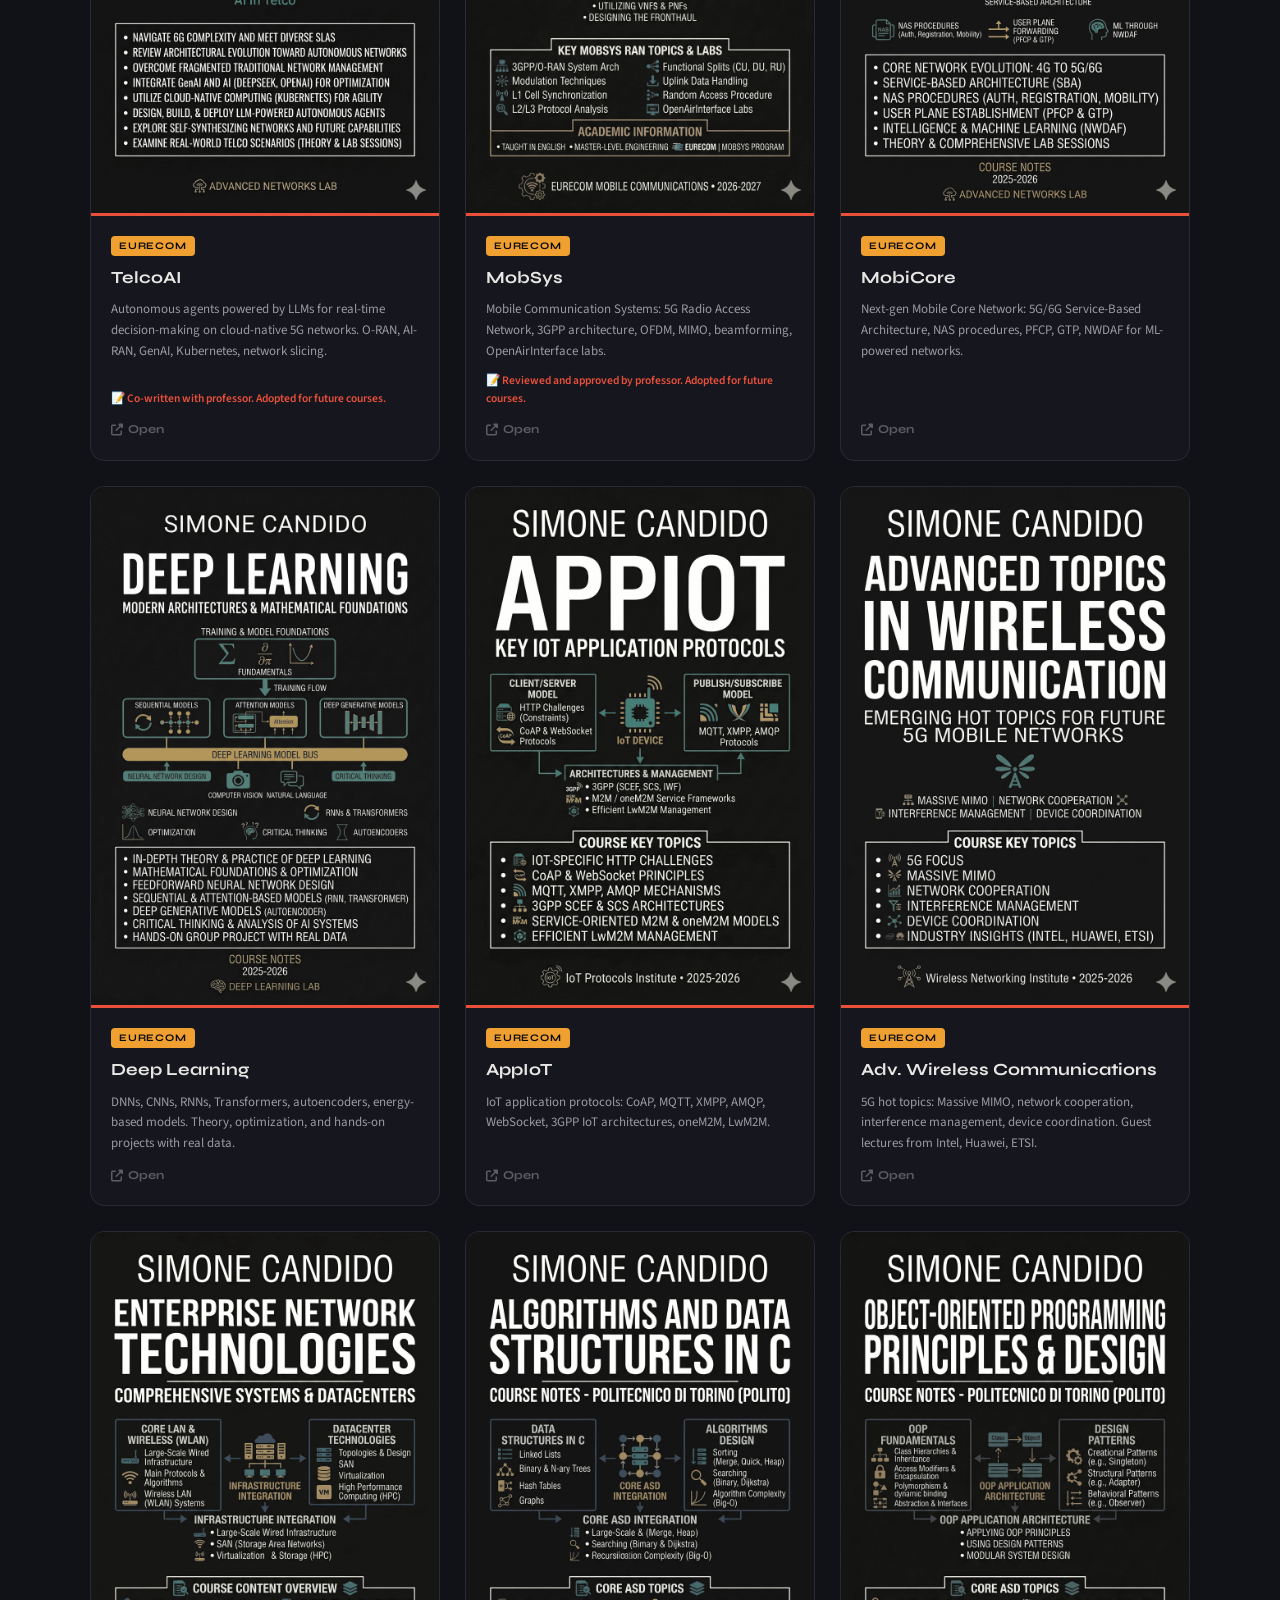
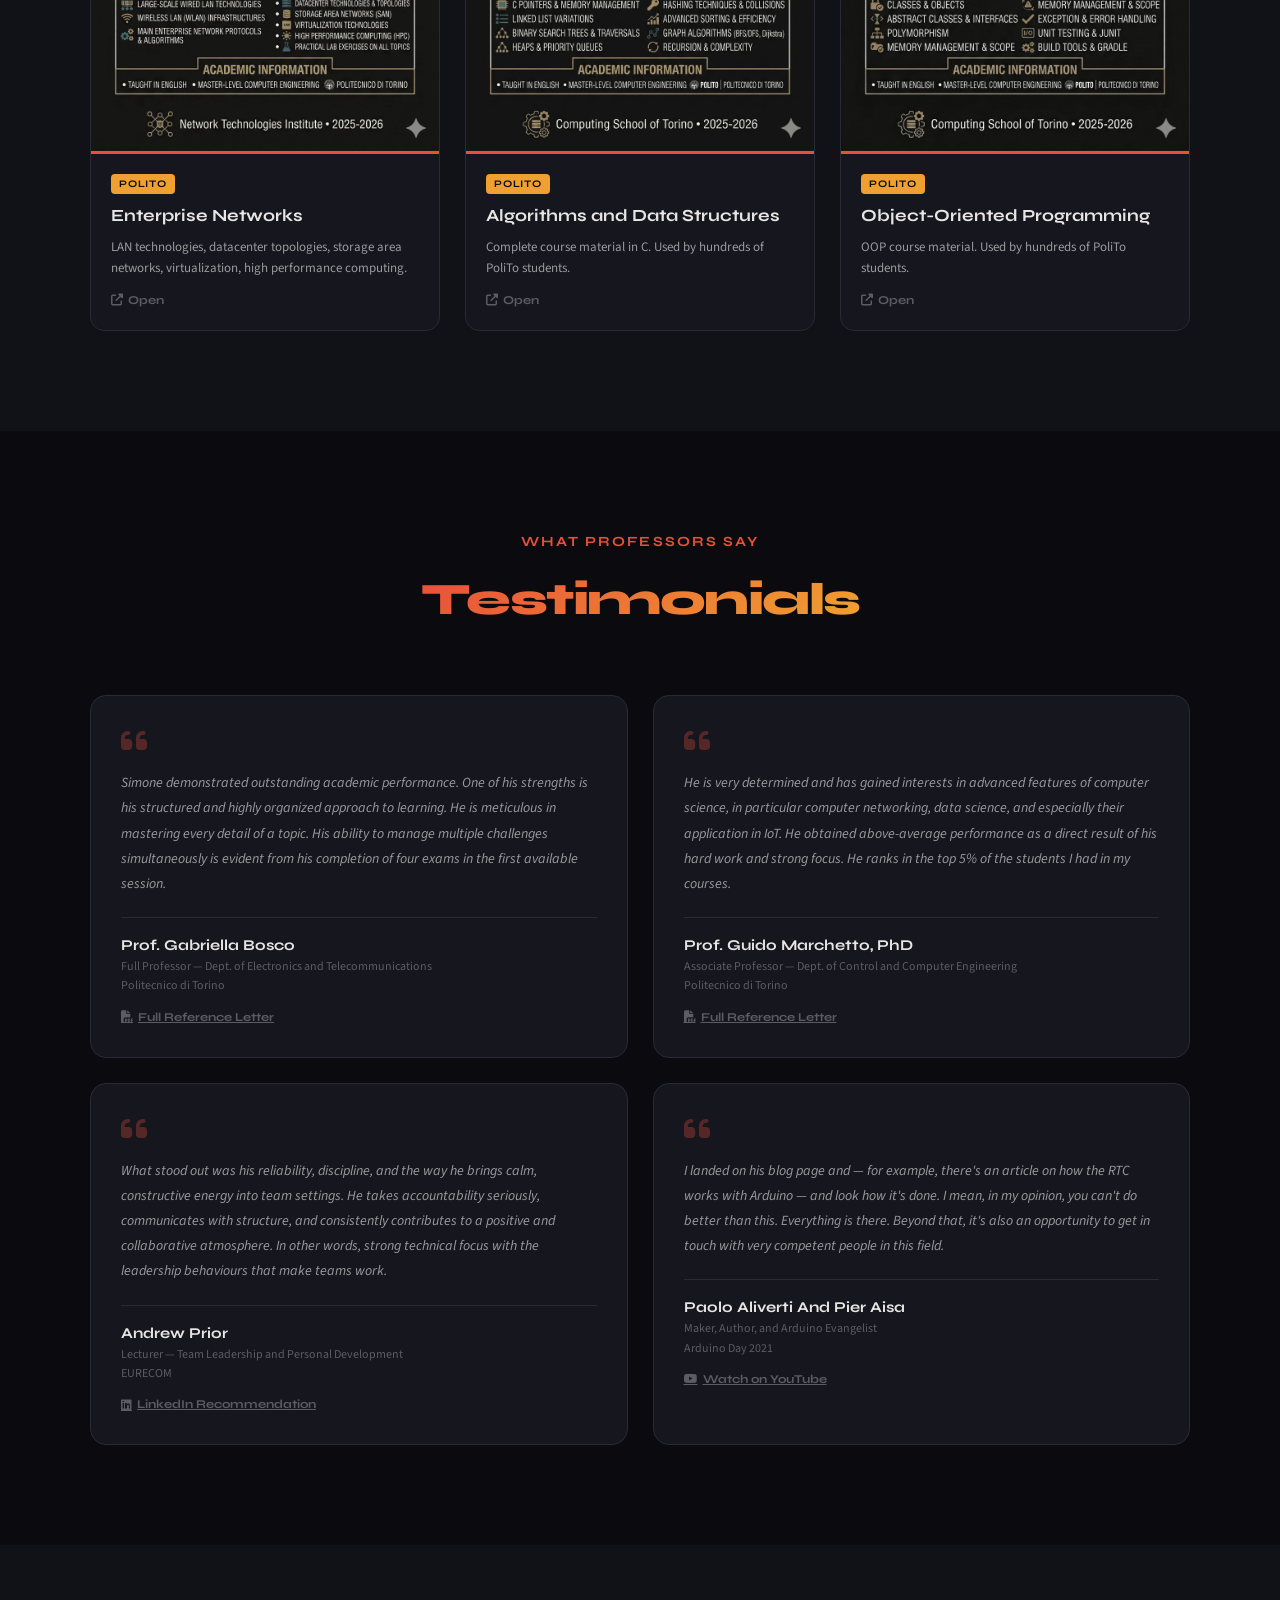
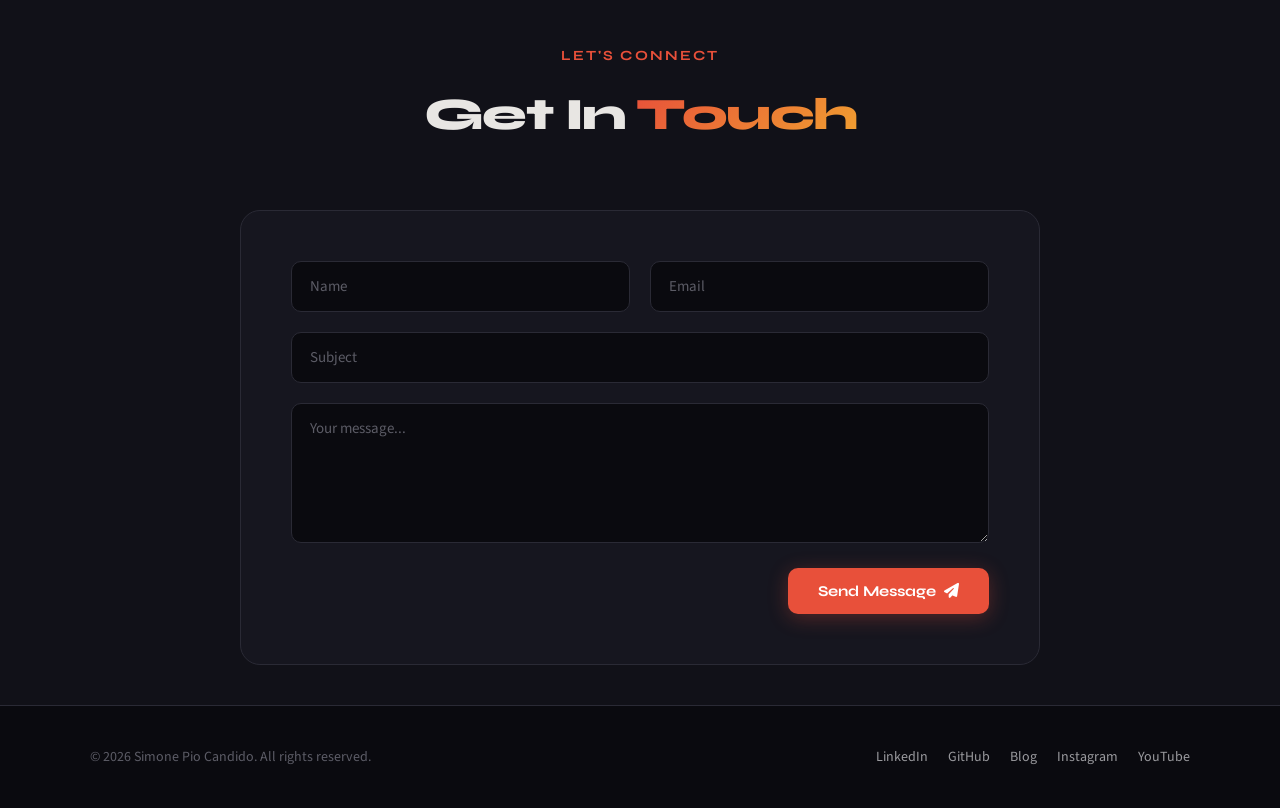
==== commit 0ba55c44: "Change hosting from Render.com to Railway.com Updated hosting details from Render.com to Railway.com" ====
--- a/index.html
+++ b/index.html
@@ -1448,11 +1448,11 @@
             <img src="assets/images/projects/toretbot.jpg" alt="Turin Toret Bot" style="width:100%; border-radius:12px 12px 0 0; margin:-3rem -3rem 2rem -3rem; width:calc(100% + 6rem); object-fit:cover; max-height:22rem;">
             <span class="proj-tag">OPEN SOURCE</span>
             <h3>Turin Toret Bot</h3>
-            <p data-en="Telegram bot to find the nearest public drinking fountain in Turin by sending your GPS location. Built with Python using Telegram Bot API and a custom geolocation algorithm that calculates distances from a live database of fountain coordinates fetched from the I Love Toret API. Officially featured on ilovetoret.it and developed in collaboration with the 'I Love Toret' civic association. Hosted on Render.com for 24/7 availability."
-               data-it="Bot Telegram per trovare la fontanella pubblica più vicina a Torino inviando la propria posizione GPS. Sviluppato in Python con Telegram Bot API e un algoritmo di geolocalizzazione personalizzato che calcola le distanze da un database live di coordinate delle fontanelle tramite l'API di I Love Toret. Presente ufficialmente su ilovetoret.it e sviluppato in collaborazione con l'associazione civica 'I Love Toret'. Hostato su Render.com per disponibilità 24/7.">
-                Telegram bot to find the nearest public drinking fountain in Turin by sending your GPS location. Built with Python using Telegram Bot API and a custom geolocation algorithm that calculates distances from a live database of fountain coordinates fetched from the I Love Toret API. Officially featured on ilovetoret.it and developed in collaboration with the "I Love Toret" civic association. Hosted on Render.com for 24/7 availability.
-            </p>
-            <div class="tech-tags"><span>Python</span><span>Telegram Bot API</span><span>Geolocation</span><span>Render.com</span><span>REST API</span><span>Open Source</span></div>
+            <p data-en="Telegram bot to find the nearest public drinking fountain in Turin by sending your GPS location. Built with Python using Telegram Bot API and a custom geolocation algorithm that calculates distances from a live database of fountain coordinates fetched from the I Love Toret API. Officially featured on ilovetoret.it and developed in collaboration with the 'I Love Toret' civic association. Hosted on Railway.com for 24/7 availability."
+               data-it="Bot Telegram per trovare la fontanella pubblica più vicina a Torino inviando la propria posizione GPS. Sviluppato in Python con Telegram Bot API e un algoritmo di geolocalizzazione personalizzato che calcola le distanze da un database live di coordinate delle fontanelle tramite l'API di I Love Toret. Presente ufficialmente su ilovetoret.it e sviluppato in collaborazione con l'associazione civica 'I Love Toret'. Hostato su Railway.com per disponibilità 24/7.">
+                Telegram bot to find the nearest public drinking fountain in Turin by sending your GPS location. Built with Python using Telegram Bot API and a custom geolocation algorithm that calculates distances from a live database of fountain coordinates fetched from the I Love Toret API. Officially featured on ilovetoret.it and developed in collaboration with the "I Love Toret" civic association. Hosted on Railway.com for 24/7 availability.
+            </p>
+            <div class="tech-tags"><span>Python</span><span>Telegram Bot API</span><span>Geolocation</span><span>Railway.com</span><span>REST API</span><span>Open Source</span></div>
             <div class="proj-links">
                 <a href="https://github.com/SimoneMoreWare/Turin_toret_bot" target="_blank"><i class="fab fa-github"></i> Code</a>
                 <a href="https://t.me/turin_toret_bot" target="_blank"><i class="fab fa-telegram"></i> Try it</a>
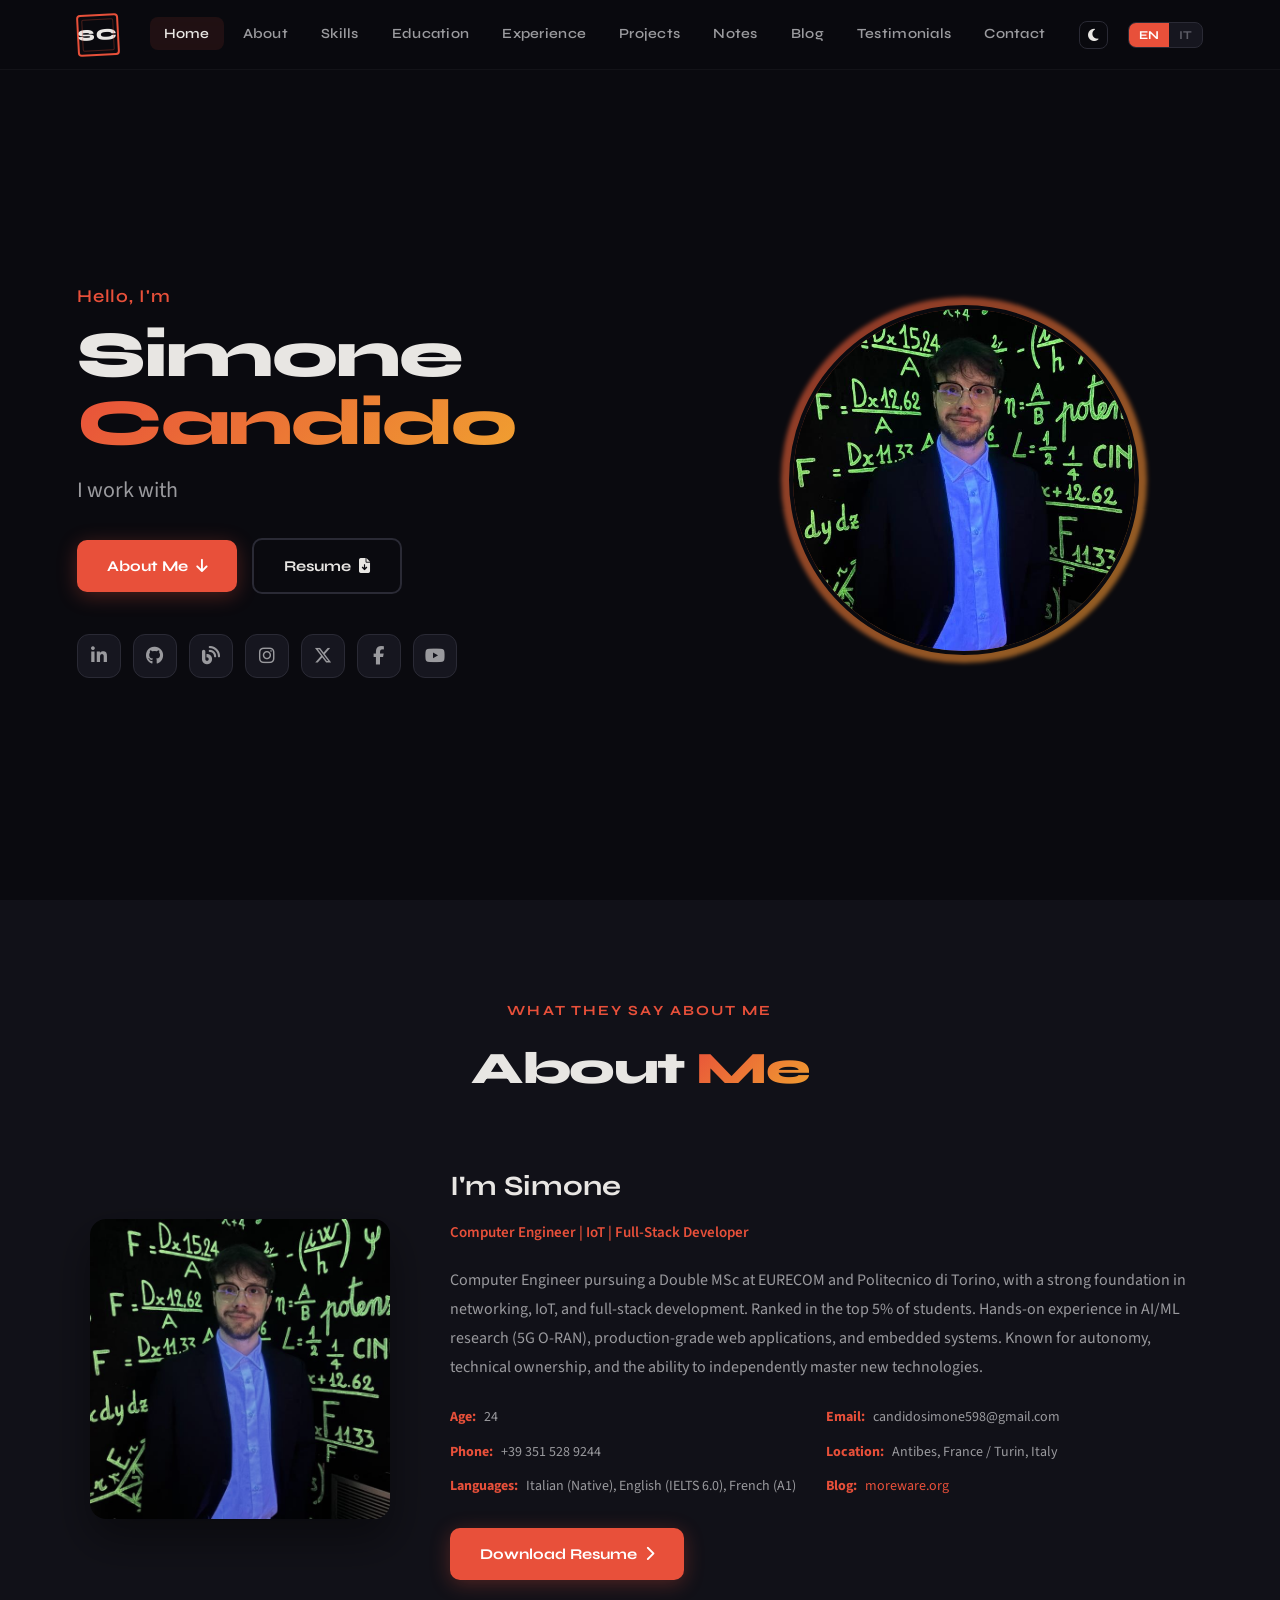
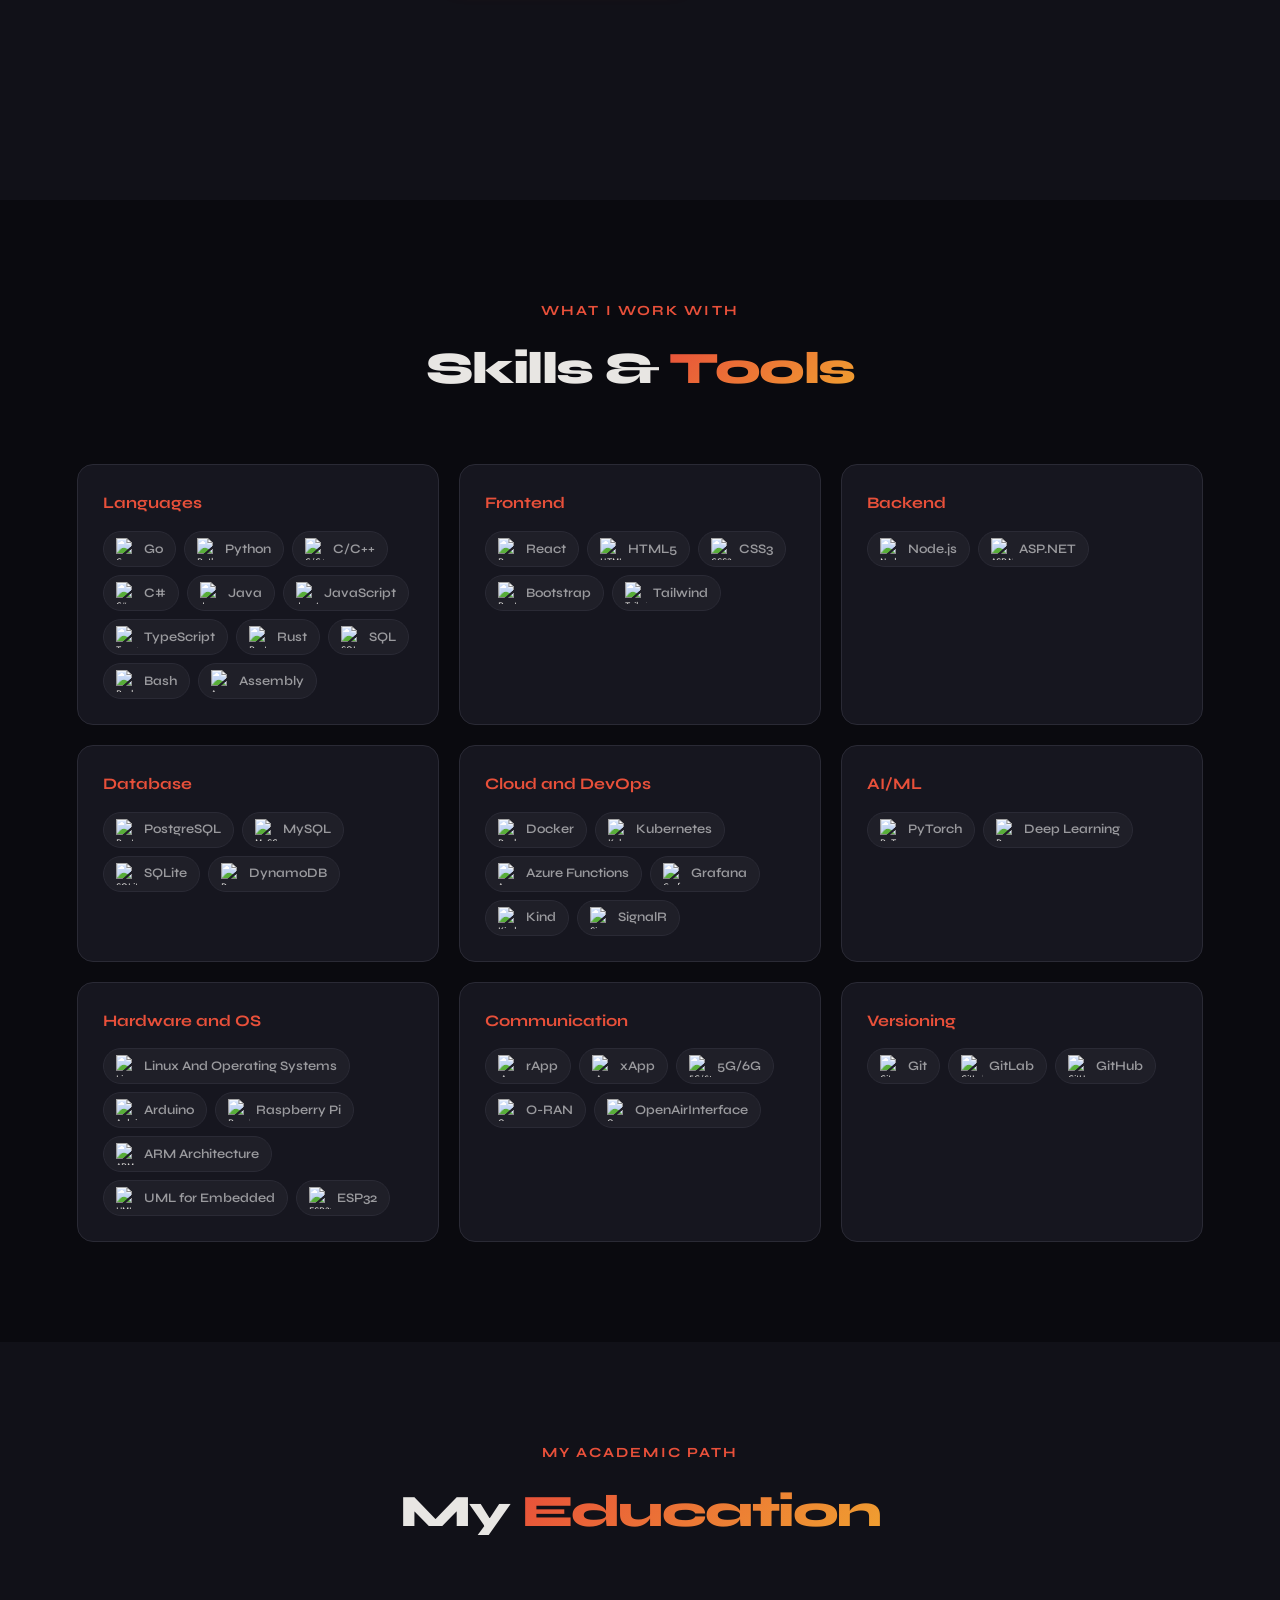
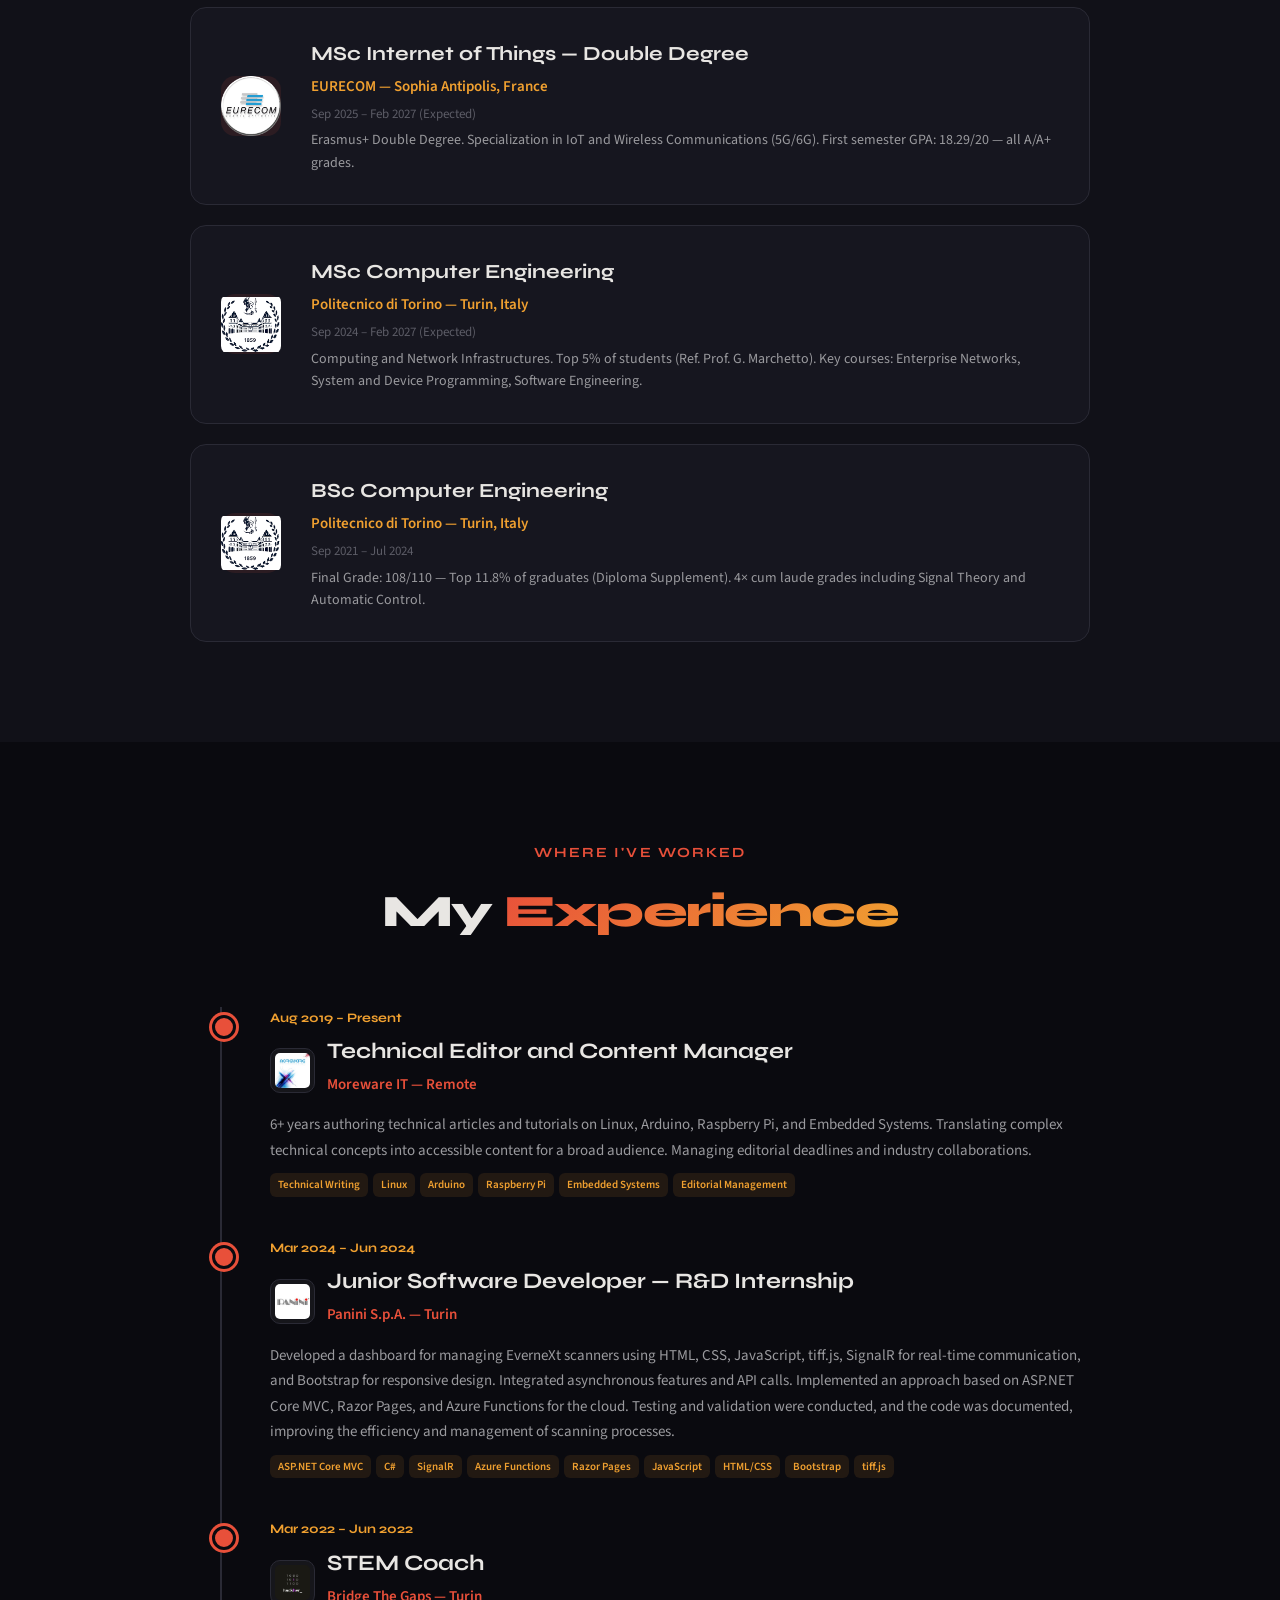
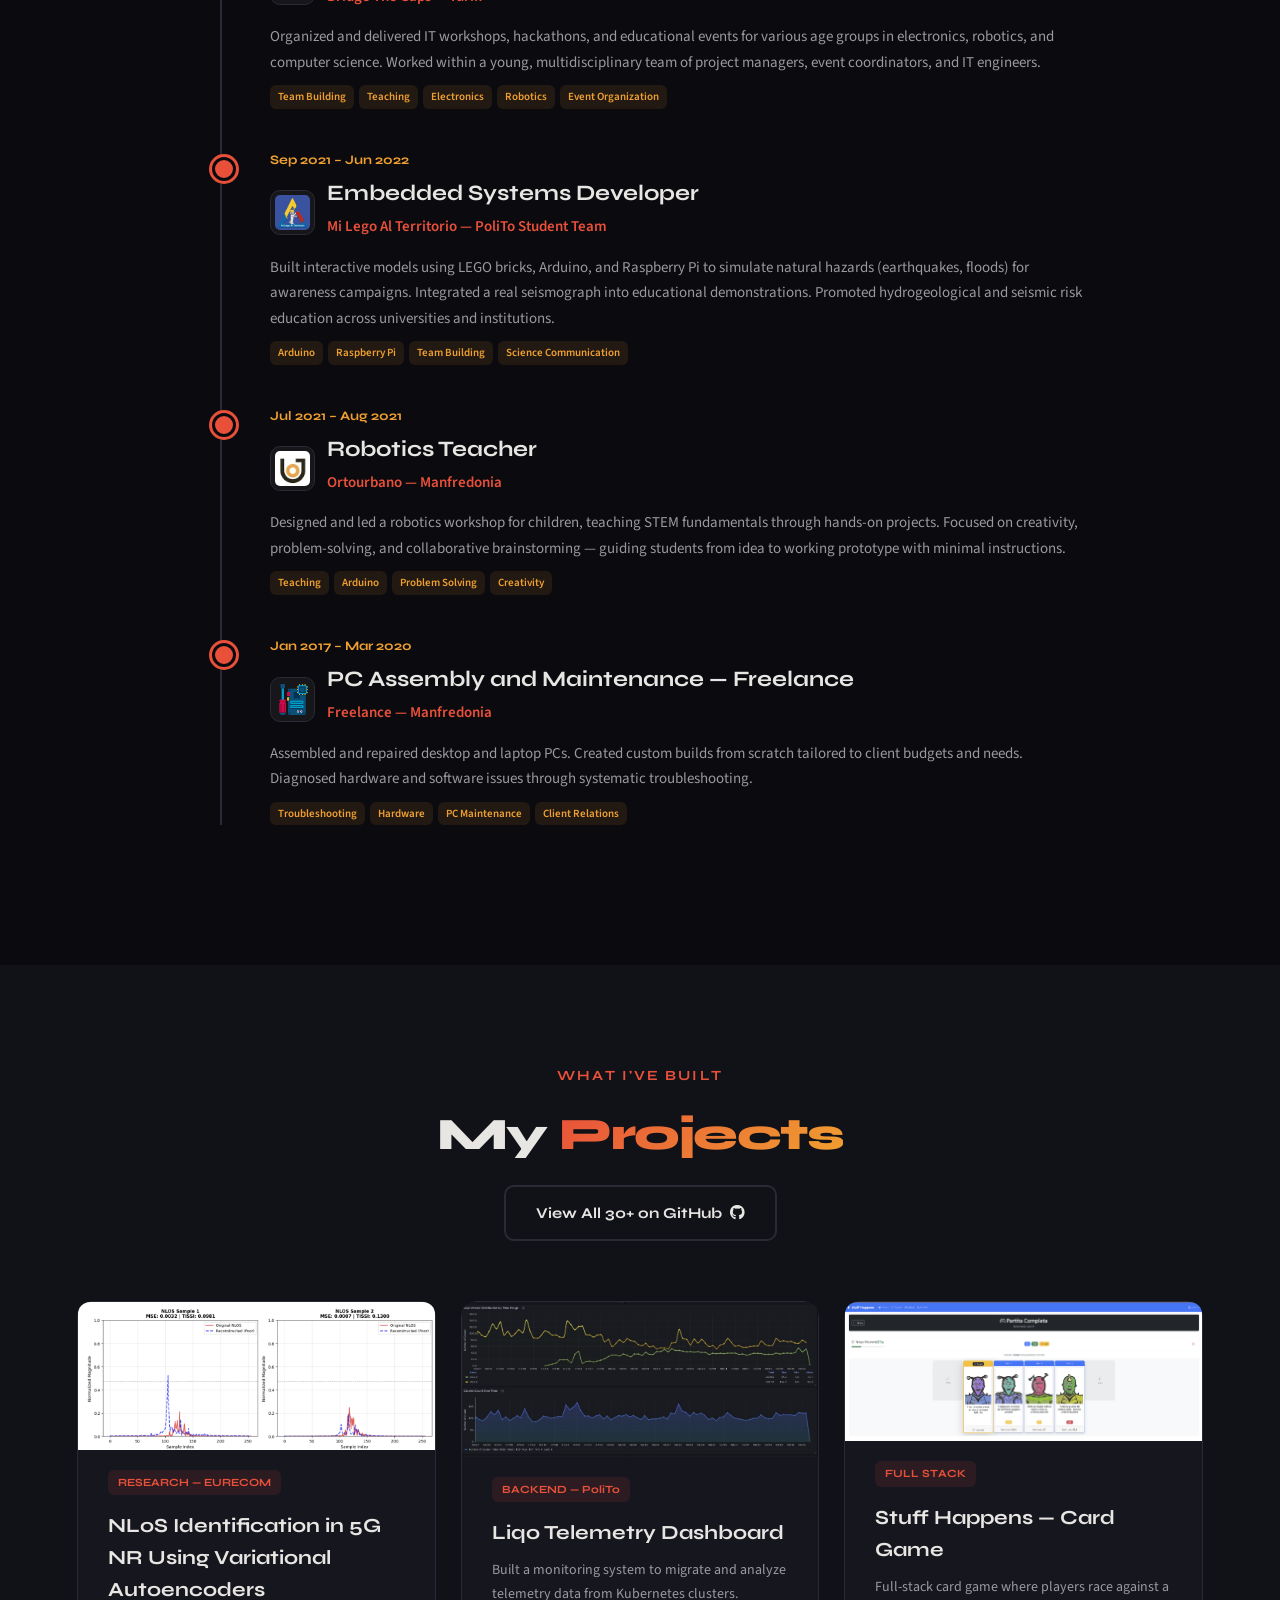
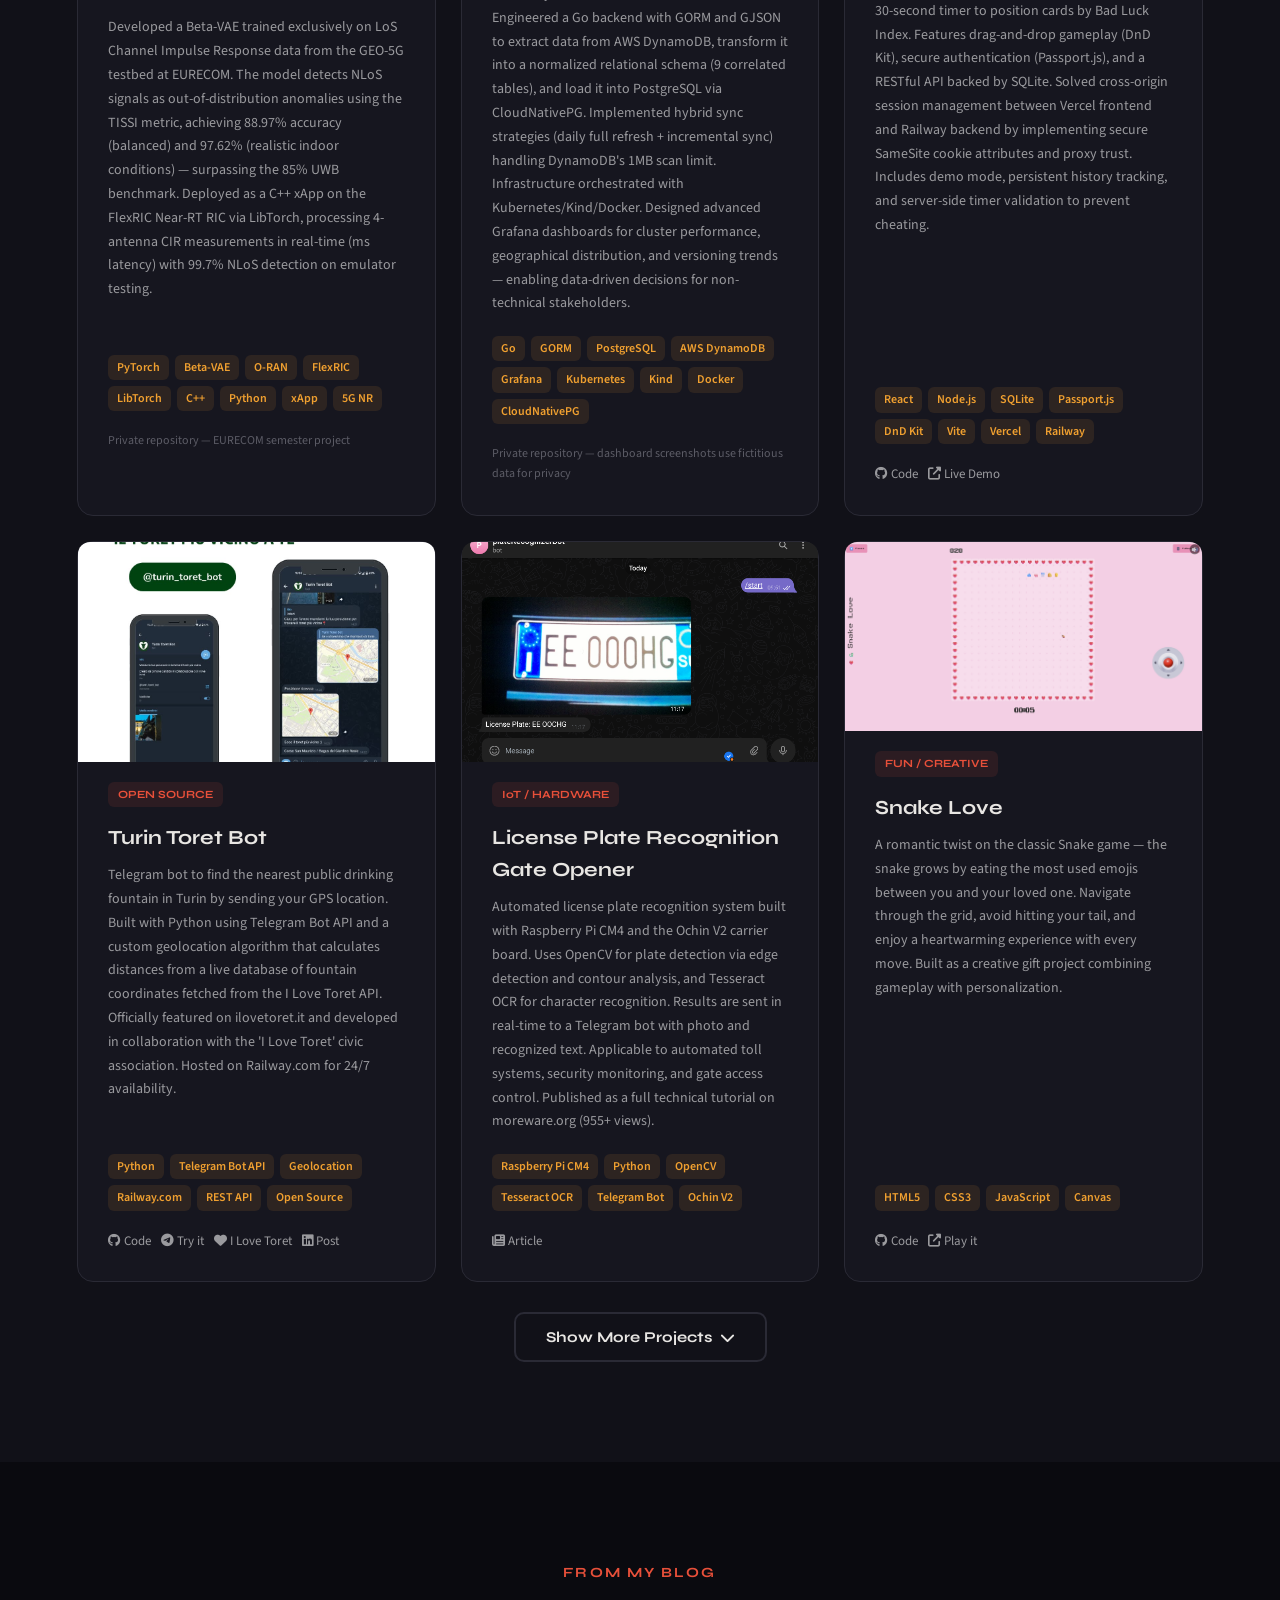
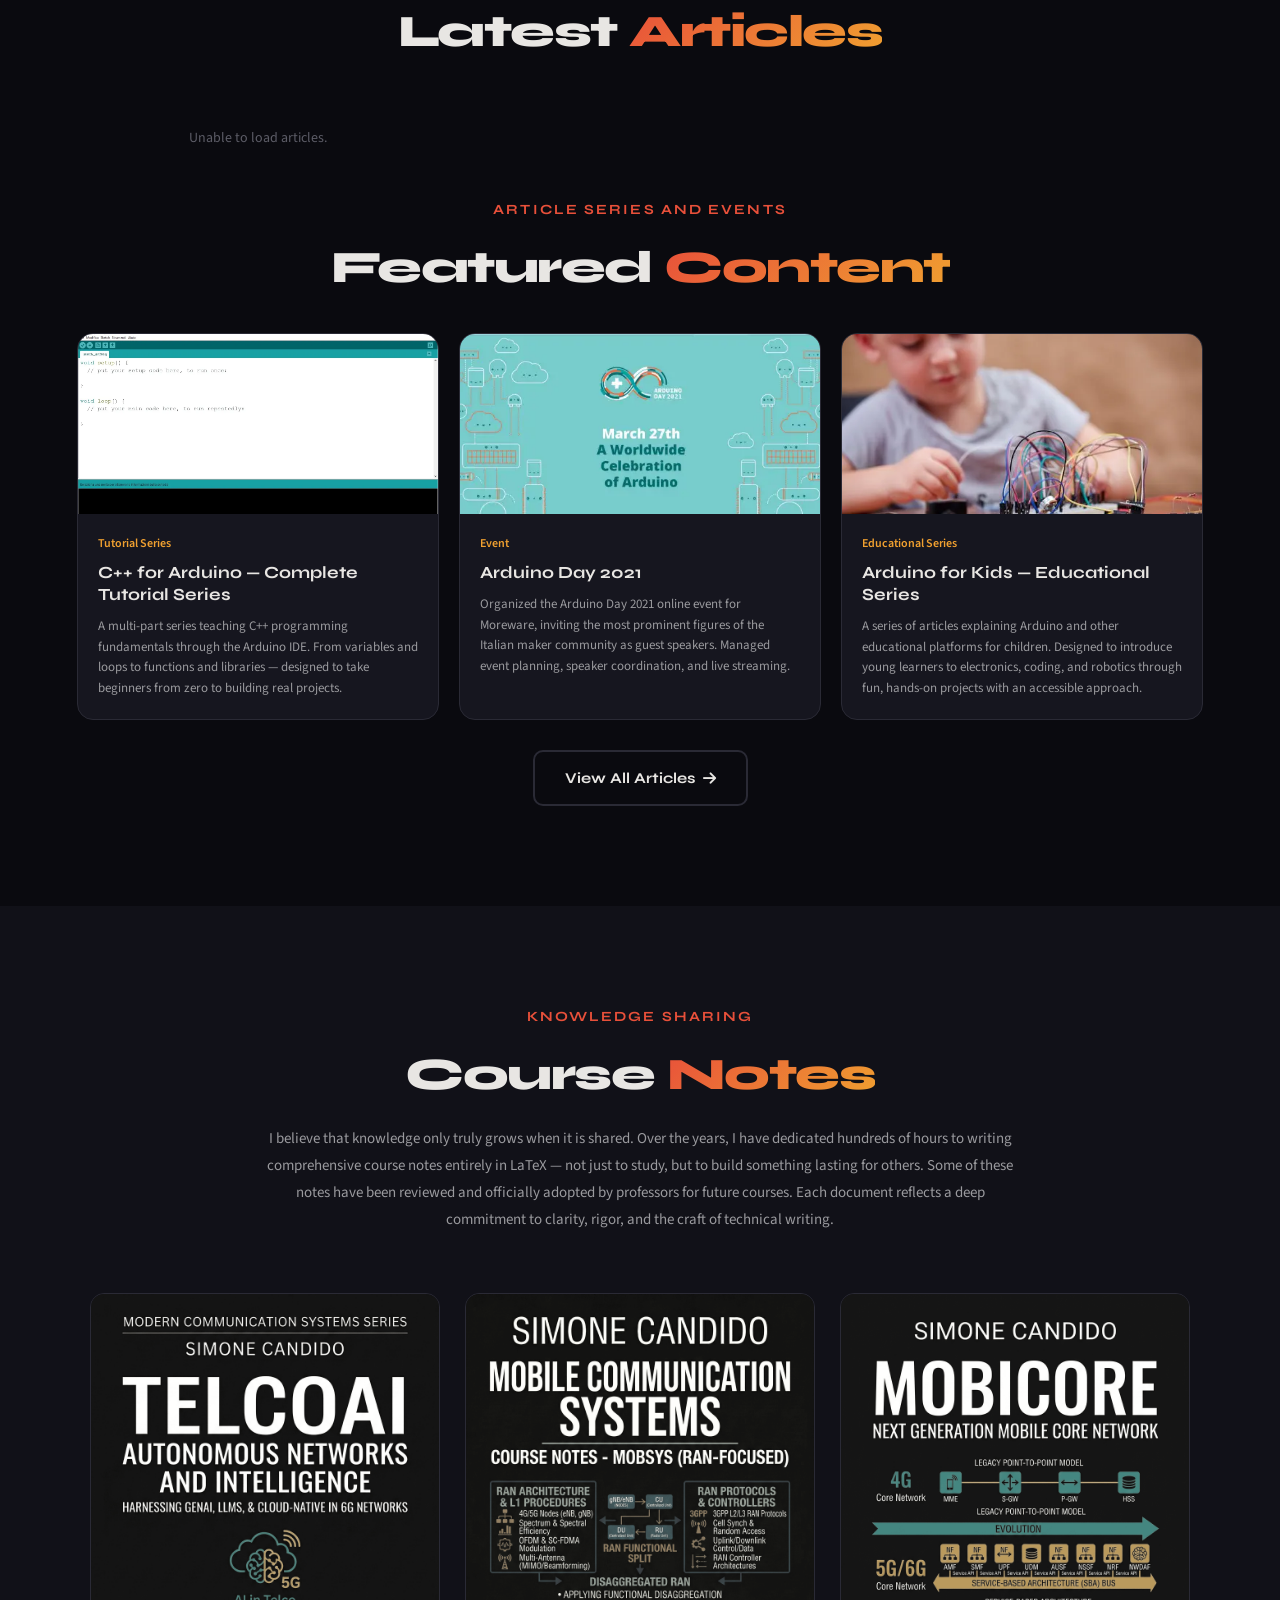
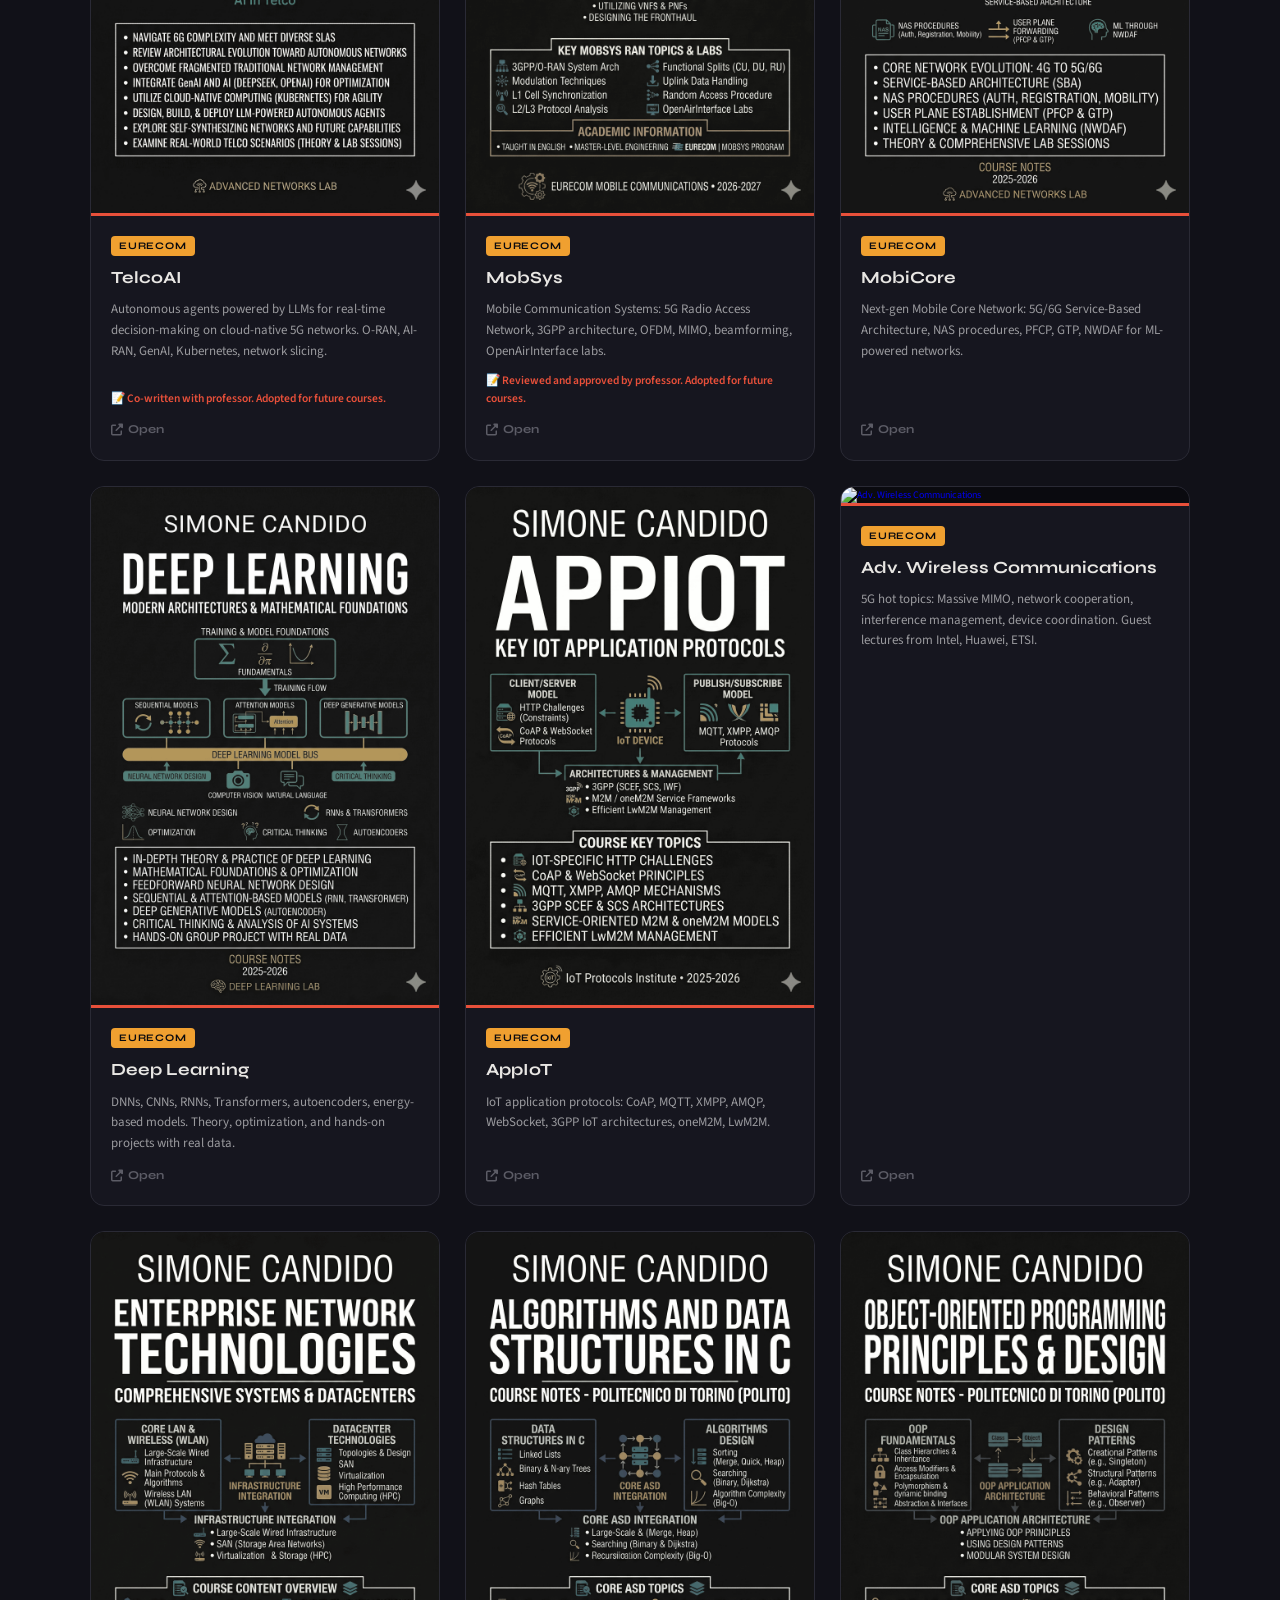
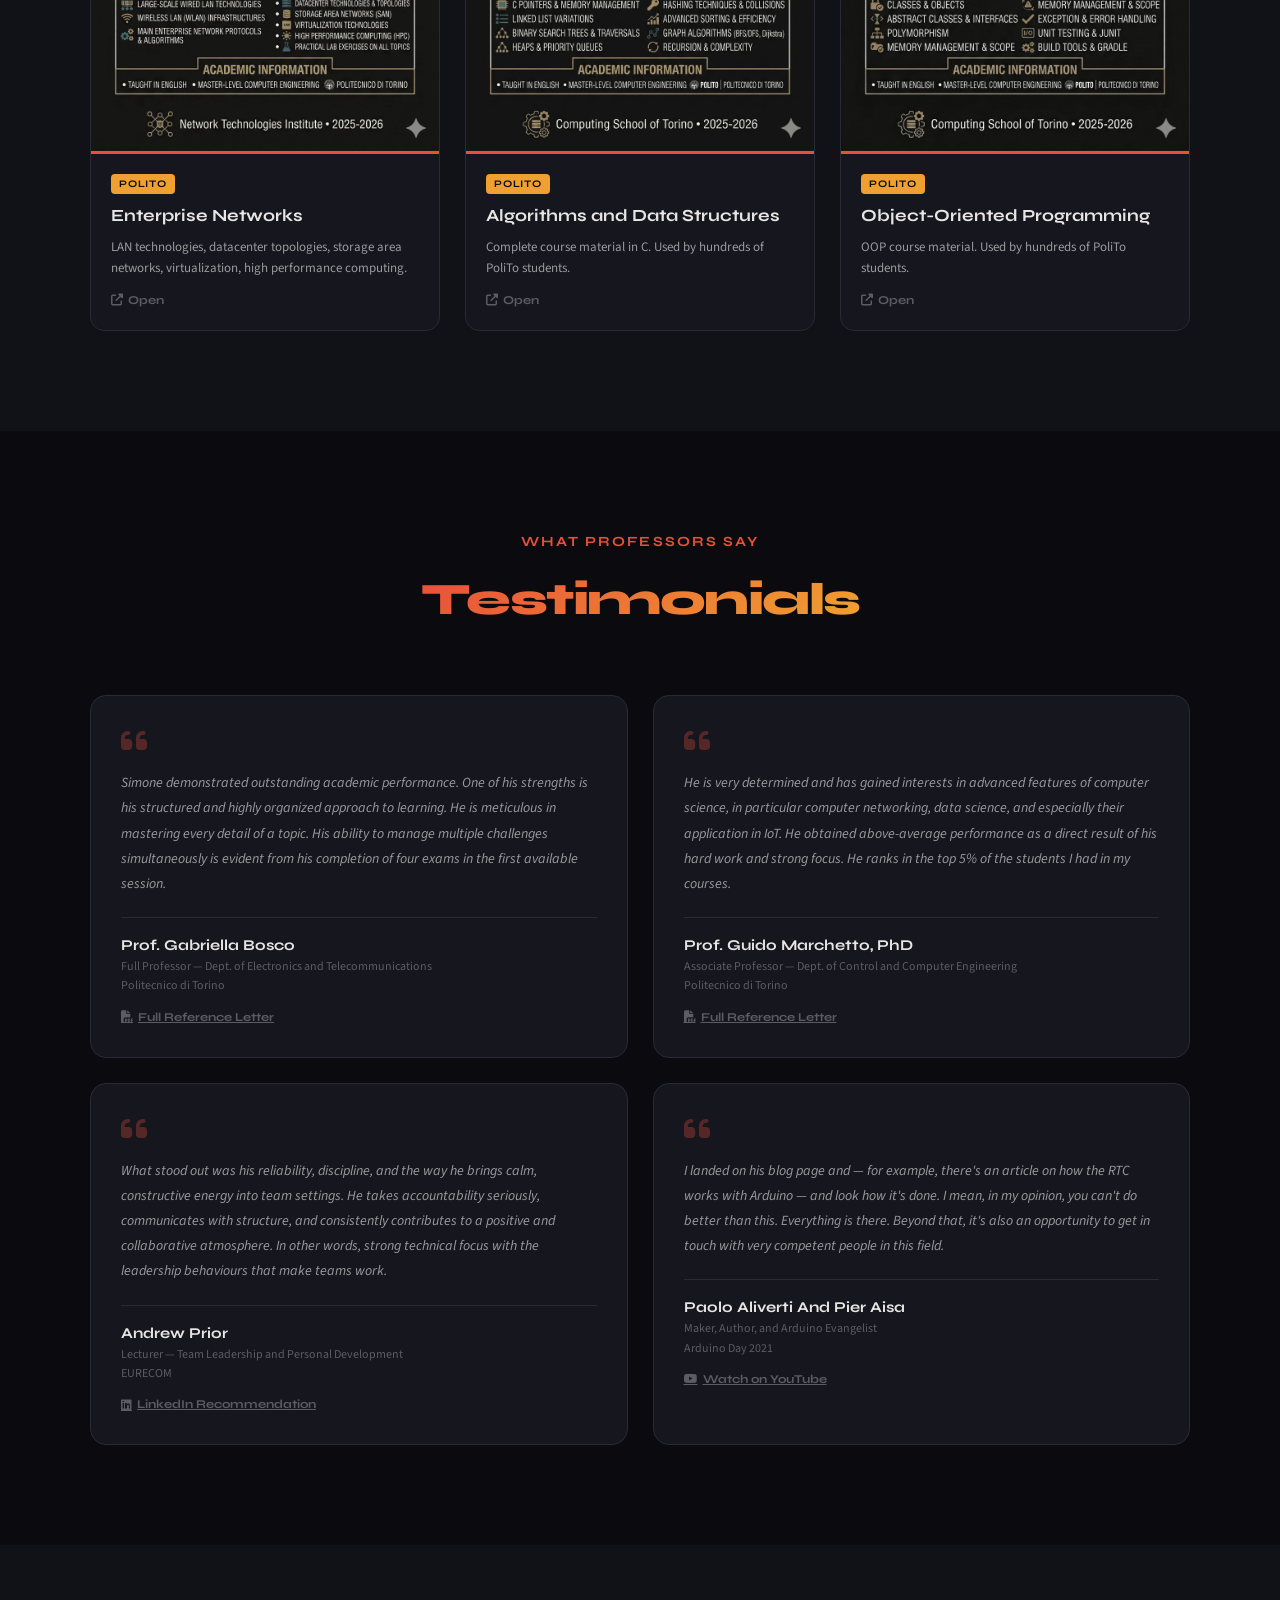
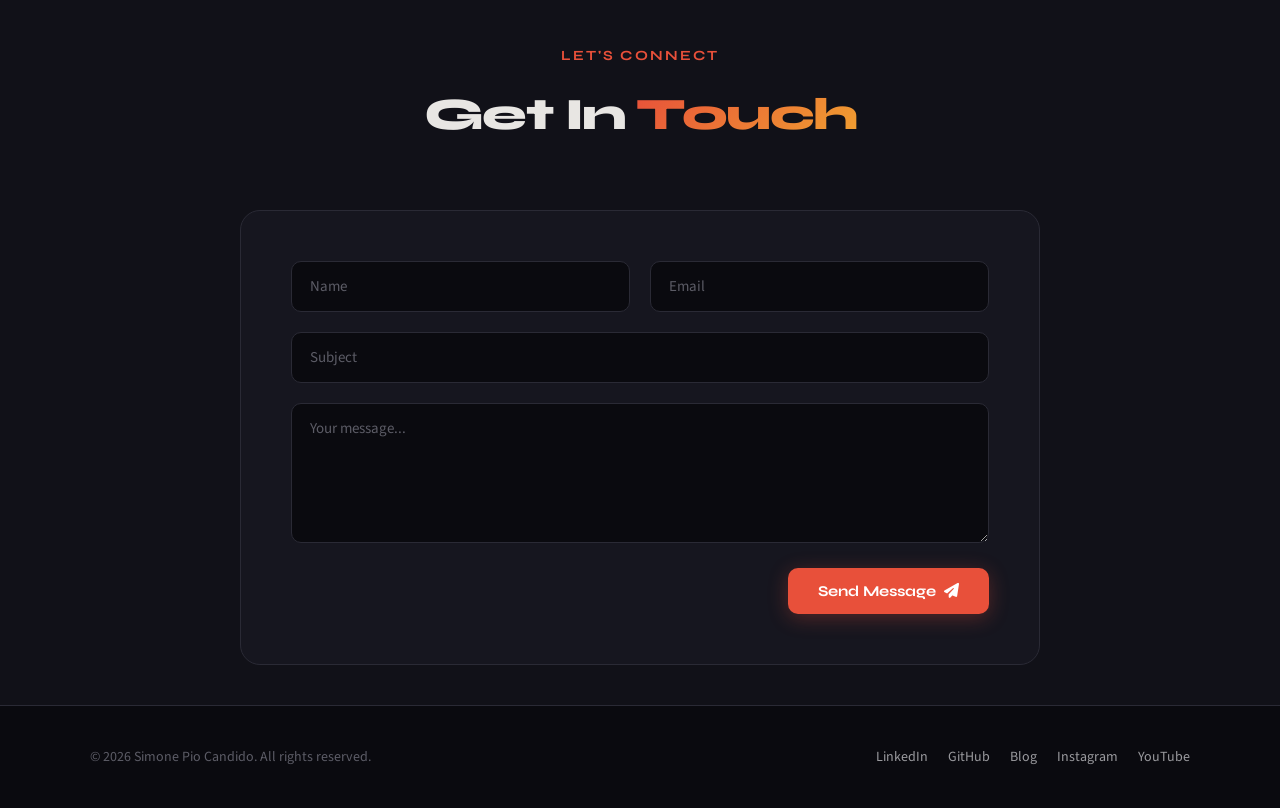
==== commit fbe7fa75: "refactoring code divided index onto different files such as style.css, scripts.js" ====
--- a/index.html
+++ b/index.html
@@ -9,1138 +9,8 @@
     <link rel="preconnect" href="https://fonts.googleapis.com">
     <link href="https://fonts.googleapis.com/css2?family=Syne:wght@400;600;700;800&family=Source+Sans+3:ital,wght@0,300;0,400;0,600;0,700;1,400&display=swap" rel="stylesheet">
     <link rel="icon" href="assets/images/favicon.png" type="image/png">
-    <style>
-        :root {
-            --bg-primary: #0a0a0f;
-            --bg-secondary: #111118;
-            --bg-card: #16161f;
-            --accent: #e8503a;
-            --accent-glow: rgba(232, 80, 58, 0.3);
-            --accent-secondary: #f0a030;
-            --text-primary: #e8e6e3;
-            --text-secondary: #9a9a9e;
-            --text-muted: #5c5c66;
-            --border: #2a2a35;
-            --gradient-1: linear-gradient(135deg, #e8503a, #f0a030);
-            --font-display: 'Syne', sans-serif;
-            --font-body: 'Source Sans 3', sans-serif;
-        }
-
-        * {
-            margin: 0;
-            padding: 0;
-            box-sizing: border-box;
-        }
-
-        html {
-            font-size: 62.5%;
-            scroll-behavior: smooth;
-            overflow-x: hidden;
-        }
-
-        html::-webkit-scrollbar { width: 6px; }
-        html::-webkit-scrollbar-track { background: var(--bg-primary); }
-        html::-webkit-scrollbar-thumb { background: var(--accent); border-radius: 3px; }
-
-        body {
-            background: var(--bg-primary);
-            color: var(--text-primary);
-            font-family: var(--font-body);
-            line-height: 1.6;
-        }
-
-        html.light {
-            --bg-primary: #f5f5f7;
-            --bg-secondary: #ffffff;
-            --bg-card: #f0f0f3;
-            --accent: #e8503a;
-            --accent-glow: rgba(232, 80, 58, 0.2);
-            --accent-secondary: #c47a20;
-            --text-primary: #1a1a2e;
-            --text-secondary: #4a4a5a;
-            --text-muted: #8a8a9a;
-            --border: #d8d8e0;
-        }
-        html.light header {
-            background: rgba(245, 245, 247, 0.9);
-        }
-        html.light .navbar.open {
-            background: var(--bg-secondary);
-        }
-        html.light .social-icons a {
-            background: #fff;
-        }
-        html.light .skill-card {
-            background: rgba(0,0,0,0.03);
-        }
-
-        /* ===== HEADER ===== */
-        header {
-            position: fixed;
-            top: 0;
-            left: 0;
-            right: 0;
-            z-index: 1000;
-            display: flex;
-            align-items: center;
-            justify-content: space-between;
-            padding: 0 6%;
-            height: 7rem;
-            background: rgba(10, 10, 15, 0.85);
-            backdrop-filter: blur(20px);
-            border-bottom: 1px solid rgba(255,255,255,0.04);
-            transition: 0.3s;
-        }
-
-        header.scrolled {
-            box-shadow: 0 4px 30px rgba(0,0,0,0.3);
-        }
-
-        .logo {
-            text-decoration: none;
-            display: flex;
-            align-items: center;
-        }
-        .monogram {
-            display: inline-flex;
-            align-items: center;
-            justify-content: center;
-            width: 4.2rem;
-            height: 4.2rem;
-            font-family: var(--font-display);
-            font-size: 1.6rem;
-            font-weight: 800;
-            letter-spacing: 0.05em;
-            color: var(--text-primary);
-            border: 2px solid var(--accent);
-            border-radius: 4px;
-            transform: rotate(-3deg);
-            transition: 0.3s;
-            position: relative;
-        }
-        .monogram::after {
-            content: '';
-            position: absolute;
-            inset: 3px;
-            border: 1px solid rgba(232, 80, 58, 0.3);
-            border-radius: 2px;
-        }
-        .logo:hover .monogram {
-            background: var(--accent);
-            color: #fff;
-            transform: rotate(0deg);
-            box-shadow: 0 0 20px var(--accent-glow);
-        }
-        .logo:hover .monogram::after {
-            border-color: rgba(255,255,255,0.3);
-        }
-
-        .nav-right {
-            display: flex;
-            align-items: center;
-            gap: 2rem;
-        }
-
-        .navbar ul {
-            list-style: none;
-            display: flex;
-            gap: 0.5rem;
-        }
-        .navbar ul li a {
-            font-family: var(--font-display);
-            font-size: 1.4rem;
-            font-weight: 600;
-            color: var(--text-secondary);
-            text-decoration: none;
-            padding: 0.8rem 1.4rem;
-            border-radius: 8px;
-            transition: 0.25s;
-            letter-spacing: 0.02em;
-        }
-        .navbar ul li a:hover,
-        .navbar ul li a.active {
-            color: var(--text-primary);
-            background: rgba(232, 80, 58, 0.1);
-        }
-
-        .lang-toggle {
-            display: flex;
-            background: var(--bg-card);
-            border-radius: 8px;
-            border: 1px solid var(--border);
-            overflow: hidden;
-        }
-        .lang-toggle button {
-            font-family: var(--font-display);
-            font-size: 1.2rem;
-            font-weight: 700;
-            padding: 0.5rem 1rem;
-            border: none;
-            background: transparent;
-            color: var(--text-muted);
-            cursor: pointer;
-            transition: 0.25s;
-        }
-        .lang-toggle button.active {
-            background: var(--accent);
-            color: #fff;
-        }
-
-        #menu-btn {
-            font-size: 2.4rem;
-            color: var(--text-primary);
-            cursor: pointer;
-            display: none;
-        }
-
-        /* ===== HERO ===== */
-        .home {
-            position: relative;
-            min-height: 100vh;
-            display: flex;
-            align-items: center;
-            padding: 10rem 6% 4rem;
-            overflow: hidden;
-        }
-
-        #particles-js {
-            position: absolute;
-            top: 0; left: 0;
-            width: 100%; height: 100%;
-            z-index: 0;
-        }
-
-        .home .content {
-            position: relative;
-            z-index: 1;
-            flex: 1 1 55%;
-        }
-
-        .home .greeting {
-            font-family: var(--font-display);
-            font-size: 1.8rem;
-            color: var(--accent);
-            font-weight: 600;
-            margin-bottom: 1rem;
-            letter-spacing: 0.05em;
-        }
-
-        .home h1 {
-            font-family: var(--font-display);
-            font-size: 6.5rem;
-            font-weight: 800;
-            line-height: 1.05;
-            margin-bottom: 1.5rem;
-            letter-spacing: -2px;
-        }
-        .home h1 span {
-            background: var(--gradient-1);
-            -webkit-background-clip: text;
-            -webkit-text-fill-color: transparent;
-            background-clip: text;
-        }
-
-        .home .typing-line {
-            font-size: 2.2rem;
-            color: var(--text-secondary);
-            margin-bottom: 3rem;
-            min-height: 3.5rem;
-        }
-        .home .typing-line .typing-text {
-            color: var(--accent-secondary);
-            font-weight: 600;
-        }
-
-        .home .cta-group {
-            display: flex;
-            gap: 1.5rem;
-            align-items: center;
-            margin-bottom: 4rem;
-        }
-
-        .btn-primary {
-            display: inline-flex;
-            align-items: center;
-            gap: 0.8rem;
-            padding: 1.4rem 3rem;
-            font-family: var(--font-display);
-            font-size: 1.5rem;
-            font-weight: 700;
-            color: #fff;
-            background: var(--accent);
-            border: none;
-            border-radius: 10px;
-            cursor: pointer;
-            text-decoration: none;
-            transition: 0.3s;
-            box-shadow: 0 4px 20px var(--accent-glow);
-        }
-        .btn-primary:hover {
-            transform: translateY(-2px);
-            box-shadow: 0 8px 30px var(--accent-glow);
-        }
-
-        .btn-outline {
-            display: inline-flex;
-            align-items: center;
-            gap: 0.8rem;
-            padding: 1.4rem 3rem;
-            font-family: var(--font-display);
-            font-size: 1.5rem;
-            font-weight: 700;
-            color: var(--text-primary);
-            background: transparent;
-            border: 2px solid var(--border);
-            border-radius: 10px;
-            cursor: pointer;
-            text-decoration: none;
-            transition: 0.3s;
-        }
-        .btn-outline:hover {
-            border-color: var(--accent);
-            color: var(--accent);
-            transform: translateY(-2px);
-        }
-
-        .social-icons {
-            display: flex;
-            gap: 1.2rem;
-            list-style: none;
-        }
-        .social-icons a {
-            display: flex;
-            align-items: center;
-            justify-content: center;
-            width: 4.4rem;
-            height: 4.4rem;
-            border-radius: 12px;
-            font-size: 1.8rem;
-            color: var(--text-secondary);
-            background: var(--bg-card);
-            border: 1px solid var(--border);
-            transition: 0.3s;
-            text-decoration: none;
-        }
-        .social-icons a:hover {
-            color: #fff;
-            background: var(--accent);
-            border-color: var(--accent);
-            transform: translateY(-3px);
-            box-shadow: 0 8px 20px var(--accent-glow);
-        }
-
-        .home .image {
-            flex: 1 1 40%;
-            display: flex;
-            justify-content: center;
-            z-index: 1;
-        }
-        .home .image .img-wrapper {
-            position: relative;
-            width: 35rem;
-            height: 35rem;
-        }
-        .home .image .img-wrapper::before {
-            content: '';
-            position: absolute;
-            top: -8px; left: -8px;
-            right: -8px; bottom: -8px;
-            background: var(--gradient-1);
-            border-radius: 50%;
-            z-index: -1;
-            opacity: 0.6;
-            filter: blur(2px);
-        }
-        .home .image img {
-            width: 100%;
-            height: 100%;
-            object-fit: cover;
-            border-radius: 50%;
-            border: 4px solid var(--bg-primary);
-        }
-
-        /* ===== SECTIONS COMMON ===== */
-        section { min-height: 100vh; padding: 10rem 6%; }
-
-        .section-header {
-            text-align: center;
-            margin-bottom: 6rem;
-        }
-        .section-header .label {
-            font-family: var(--font-display);
-            font-size: 1.4rem;
-            font-weight: 700;
-            color: var(--accent);
-            text-transform: uppercase;
-            letter-spacing: 0.15em;
-            margin-bottom: 1rem;
-        }
-        .section-header h2 {
-            font-family: var(--font-display);
-            font-size: 4.5rem;
-            font-weight: 800;
-            letter-spacing: -1.5px;
-        }
-        .section-header h2 span {
-            background: var(--gradient-1);
-            -webkit-background-clip: text;
-            -webkit-text-fill-color: transparent;
-            background-clip: text;
-        }
-
-        /* ===== ABOUT ===== */
-        .about { background: var(--bg-secondary); }
-
-        .about .row {
-            display: flex;
-            gap: 6rem;
-            align-items: center;
-            max-width: 1100px;
-            margin: 0 auto;
-        }
-        .about .row .image {
-            flex: 0 0 30rem;
-        }
-        .about .row .image img {
-            width: 100%;
-            border-radius: 16px;
-            filter: grayscale(30%);
-            transition: 0.4s;
-            box-shadow: 0 20px 40px rgba(0,0,0,0.4);
-        }
-        .about .row .image img:hover {
-            filter: grayscale(0%);
-            transform: scale(1.02);
-        }
-        .about .row .content {
-            flex: 1;
-        }
-        .about .row .content h3 {
-            font-family: var(--font-display);
-            font-size: 2.8rem;
-            font-weight: 700;
-            margin-bottom: 1rem;
-        }
-        .about .row .content .tag {
-            font-size: 1.5rem;
-            color: var(--accent);
-            font-weight: 600;
-            margin-bottom: 2rem;
-        }
-        .about .row .content p {
-            font-size: 1.6rem;
-            color: var(--text-secondary);
-            margin-bottom: 2.5rem;
-            text-transform: none;
-            line-height: 1.8;
-        }
-
-        .info-grid {
-            display: grid;
-            grid-template-columns: 1fr 1fr;
-            gap: 1.2rem;
-            margin-bottom: 3rem;
-        }
-        .info-grid .info-item {
-            font-size: 1.4rem;
-            color: var(--text-secondary);
-            text-transform: none;
-        }
-        .info-grid .info-item strong {
-            color: var(--accent);
-            margin-right: 0.5rem;
-        }
-
-        /* ===== SKILLS ===== */
-        .skills { background: var(--bg-primary); }
-
-        .skills-grid {
-            max-width: 1100px;
-            margin: 0 auto;
-            display: flex;
-            flex-direction: column;
-            gap: 3rem;
-        }
-        .skills-category h3 {
-            font-family: var(--font-display);
-            font-size: 1.8rem;
-            font-weight: 700;
-            color: var(--accent);
-            margin-bottom: 1.5rem;
-            padding-left: 0.5rem;
-            border-left: 3px solid var(--accent);
-        }
-        .skills-category-grid {
-            display: grid;
-            grid-template-columns: 1fr;
-            gap: 1.5rem;
-        }
-        .skills-grid {
-            max-width: 1200px;
-            margin: 0 auto;
-            display: grid;
-            grid-template-columns: repeat(3, 1fr);
-            gap: 2rem;
-        }
-        .skills-category {
-            background: var(--bg-card);
-            border: 1px solid var(--border);
-            border-radius: 16px;
-            padding: 2.5rem;
-            transition: 0.3s;
-        }
-        .skills-category:hover {
-            border-color: var(--accent);
-        }
-        .skills-category h3 {
-            font-family: var(--font-display);
-            font-size: 1.6rem;
-            font-weight: 700;
-            color: var(--accent);
-            margin-bottom: 1.5rem;
-        }
-        .skills-category-grid {
-            display: flex;
-            flex-wrap: wrap;
-            gap: 0.8rem;
-        }
-        .skill-card {
-            display: inline-flex;
-            align-items: center;
-            gap: 0.6rem;
-            padding: 0.6rem 1.2rem;
-            background: rgba(255,255,255,0.04);
-            border: 1px solid var(--border);
-            border-radius: 20px;
-            transition: 0.3s;
-            cursor: default;
-        }
-        .skill-card:hover {
-            border-color: var(--accent);
-            background: rgba(232, 80, 58, 0.08);
-        }
-        .skill-card img {
-            width: 22px;
-            height: 22px;
-        }
-        .skill-card span {
-            font-family: var(--font-display);
-            font-size: 1.3rem;
-            font-weight: 600;
-            color: var(--text-secondary);
-            white-space: nowrap;
-        }
-
-        /* ===== EDUCATION ===== */
-        .education { background: var(--bg-secondary); }
-
-        .edu-container {
-            max-width: 900px;
-            margin: 0 auto;
-            display: flex;
-            flex-direction: column;
-            gap: 2rem;
-        }
-        .edu-card {
-            display: flex;
-            gap: 3rem;
-            padding: 3rem;
-            background: var(--bg-card);
-            border: 1px solid var(--border);
-            border-radius: 16px;
-            transition: 0.3s;
-            align-items: center;
-        }
-        .edu-card:hover {
-            border-color: var(--accent);
-            transform: translateX(5px);
-        }
-        .edu-card .edu-icon {
-            flex-shrink: 0;
-            width: 6rem;
-            height: 6rem;
-            display: flex;
-            align-items: center;
-            justify-content: center;
-            background: rgba(232, 80, 58, 0.1);
-            border-radius: 14px;
-            font-size: 2.6rem;
-            color: var(--accent);
-        }
-        .edu-card .edu-icon img {
-            width: 100%;
-            height: 100%;
-            object-fit: contain;
-            border-radius: 8px;
-        }
-        .edu-card h3 {
-            font-family: var(--font-display);
-            font-size: 2rem;
-            font-weight: 700;
-            margin-bottom: 0.5rem;
-        }
-        .edu-card .school {
-            font-size: 1.5rem;
-            color: var(--accent-secondary);
-            font-weight: 600;
-        }
-        .edu-card .year {
-            font-size: 1.3rem;
-            color: var(--text-muted);
-            margin-top: 0.5rem;
-        }
-        .edu-card .detail {
-            font-size: 1.4rem;
-            color: var(--text-secondary);
-            margin-top: 0.5rem;
-            text-transform: none;
-        }
-
-        /* ===== EXPERIENCE ===== */
-        .experience { background: var(--bg-primary); }
-
-        .timeline {
-            position: relative;
-            max-width: 900px;
-            margin: 0 auto;
-        }
-        .timeline::before {
-            content: '';
-            position: absolute;
-            left: 30px;
-            top: 0;
-            bottom: 0;
-            width: 2px;
-            background: var(--border);
-        }
-
-        .timeline-item {
-            position: relative;
-            padding-left: 8rem;
-            margin-bottom: 4rem;
-        }
-        .timeline-item::before {
-            content: '';
-            position: absolute;
-            left: 22px;
-            top: 8px;
-            width: 18px;
-            height: 18px;
-            border-radius: 50%;
-            background: var(--accent);
-            border: 3px solid var(--bg-primary);
-            box-shadow: 0 0 0 3px var(--accent);
-        }
-
-        .timeline-item .tl-date {
-            font-family: var(--font-display);
-            font-size: 1.3rem;
-            color: var(--accent-secondary);
-            font-weight: 700;
-            margin-bottom: 0.5rem;
-        }
-        .timeline-item h3 {
-            font-family: var(--font-display);
-            font-size: 2.2rem;
-            font-weight: 700;
-            margin-bottom: 0.3rem;
-        }
-        .timeline-item .tl-company {
-            font-size: 1.5rem;
-            color: var(--accent);
-            font-weight: 600;
-            margin-bottom: 1rem;
-        }
-        .timeline-item p {
-            font-size: 1.5rem;
-            color: var(--text-secondary);
-            text-transform: none;
-            line-height: 1.7;
-        }
-        .tl-skills {
-            display: flex;
-            flex-wrap: wrap;
-            gap: 0.5rem;
-            margin-top: 1rem;
-        }
-        .tl-skills span {
-            font-size: 1.1rem;
-            padding: 0.3rem 0.8rem;
-            border-radius: 6px;
-            background: rgba(240, 160, 48, 0.1);
-            color: var(--accent-secondary);
-            font-weight: 600;
-        }
-        .tl-header {
-            display: flex;
-            align-items: center;
-            gap: 1.2rem;
-            margin-bottom: 0.5rem;
-        }
-        .tl-logo {
-            width: 4.5rem;
-            height: 4.5rem;
-            object-fit: contain;
-            border-radius: 10px;
-            border: 1px solid var(--border);
-            padding: 0.4rem;
-            background: rgba(255,255,255,0.05);
-            flex-shrink: 0;
-        }
-
-        /* ===== PROJECTS ===== */
-        .projects { background: var(--bg-secondary); }
-
-        .projects-grid {
-            display: grid;
-            grid-template-columns: repeat(auto-fill, minmax(32rem, 1fr));
-            gap: 2.5rem;
-            max-width: 1200px;
-            margin: 0 auto;
-        }
-        .project-card {
-            background: var(--bg-card);
-            border: 1px solid var(--border);
-            border-radius: 16px;
-            padding: 3rem;
-            transition: 0.3s;
-            display: flex;
-            flex-direction: column;
-        }
-        .project-card:hover {
-            border-color: var(--accent);
-            transform: translateY(-5px);
-            box-shadow: 0 15px 40px rgba(0,0,0,0.3);
-        }
-        .project-card .proj-tag {
-            display: inline-block;
-            font-family: var(--font-display);
-            font-size: 1.1rem;
-            font-weight: 700;
-            color: var(--accent);
-            background: rgba(232, 80, 58, 0.1);
-            padding: 0.4rem 1rem;
-            border-radius: 6px;
-            margin-bottom: 1.5rem;
-            width: fit-content;
-        }
-        .project-card h3 {
-            font-family: var(--font-display);
-            font-size: 2rem;
-            font-weight: 700;
-            margin-bottom: 1rem;
-        }
-        .project-card p {
-            font-size: 1.4rem;
-            color: var(--text-secondary);
-            text-transform: none;
-            line-height: 1.7;
-            flex-grow: 1;
-            margin-bottom: 2rem;
-        }
-        .project-card .tech-tags {
-            display: flex;
-            flex-wrap: wrap;
-            gap: 0.6rem;
-            margin-bottom: 2rem;
-        }
-        .project-card .tech-tags span {
-            font-size: 1.2rem;
-            padding: 0.3rem 0.9rem;
-            border-radius: 6px;
-            background: rgba(240, 160, 48, 0.1);
-            color: var(--accent-secondary);
-            font-weight: 600;
-        }
-        .project-card .proj-links {
-            display: flex;
-            gap: 1rem;
-        }
-        .project-card .proj-links a {
-            font-size: 1.3rem;
-            color: var(--text-secondary);
-            text-decoration: none;
-            transition: 0.2s;
-        }
-        .project-card .proj-links a:hover { color: var(--accent); }
-        .projects-hidden {
-            display: none;
-        }
-        .projects-hidden.show {
-            display: grid;
-            grid-template-columns: repeat(auto-fill, minmax(32rem, 1fr));
-            gap: 2.5rem;
-            max-width: 1200px;
-            margin: 2.5rem auto 0;
-        }
-        /* ===== CONTACT ===== */
-        .contact { background: var(--bg-secondary); min-height: auto; padding-bottom: 4rem; }
-
-        .contact-wrapper {
-            max-width: 800px;
-            margin: 0 auto;
-            background: var(--bg-card);
-            border: 1px solid var(--border);
-            border-radius: 20px;
-            padding: 5rem;
-        }
-
-        .contact-wrapper form {
-            display: flex;
-            flex-direction: column;
-            gap: 2rem;
-        }
-        .form-row {
-            display: flex;
-            gap: 2rem;
-        }
-        .form-row .field { flex: 1; }
-
-        .field input, .field textarea {
-            width: 100%;
-            padding: 1.4rem 1.8rem;
-            font-family: var(--font-body);
-            font-size: 1.5rem;
-            color: var(--text-primary);
-            background: var(--bg-primary);
-            border: 1px solid var(--border);
-            border-radius: 10px;
-            outline: none;
-            transition: 0.3s;
-        }
-        .field input:focus, .field textarea:focus {
-            border-color: var(--accent);
-            box-shadow: 0 0 0 3px var(--accent-glow);
-        }
-        .field textarea {
-            min-height: 14rem;
-            resize: vertical;
-        }
-        .field input::placeholder, .field textarea::placeholder {
-            color: var(--text-muted);
-        }
-
-        /* ===== FOOTER ===== */
-        footer {
-            background: var(--bg-primary);
-            border-top: 1px solid var(--border);
-            padding: 4rem 6%;
-            text-align: center;
-        }
-        footer .footer-content {
-            display: flex;
-            justify-content: space-between;
-            align-items: center;
-            max-width: 1100px;
-            margin: 0 auto;
-            flex-wrap: wrap;
-            gap: 2rem;
-        }
-        footer p {
-            font-size: 1.4rem;
-            color: var(--text-muted);
-            text-transform: none;
-        }
-        footer .footer-links {
-            display: flex;
-            gap: 2rem;
-        }
-        footer .footer-links a {
-            font-size: 1.4rem;
-            color: var(--text-secondary);
-            text-decoration: none;
-            transition: 0.2s;
-        }
-        footer .footer-links a:hover { color: var(--accent); }
-
-        /* ===== SCROLL TOP ===== */
-        #scroll-top {
-            position: fixed;
-            bottom: 3rem;
-            right: 3rem;
-            width: 4.5rem;
-            height: 4.5rem;
-            display: flex;
-            align-items: center;
-            justify-content: center;
-            background: var(--accent);
-            color: #fff;
-            border-radius: 12px;
-            font-size: 2rem;
-            text-decoration: none;
-            opacity: 0;
-            pointer-events: none;
-            transition: 0.3s;
-            box-shadow: 0 4px 15px var(--accent-glow);
-            z-index: 999;
-        }
-        #scroll-top.active {
-            opacity: 1;
-            pointer-events: all;
-        }
-
-        /* ===== RESPONSIVE ===== */
-        @media (max-width: 900px) {
-            html { font-size: 55%; }
-            .home { flex-direction: column-reverse; text-align: center; padding-top: 12rem; }
-            .home .content { flex: unset; }
-            .home .image .img-wrapper { width: 25rem; height: 25rem; }
-            .home h1 { font-size: 4.5rem; }
-            .home .cta-group { justify-content: center; }
-            .social-icons { justify-content: center; }
-            .about .row { flex-direction: column; text-align: center; gap: 3rem; }
-            .about .row .image { flex: unset; }
-            .about .row .image img { width: 25rem; }
-            .info-grid { justify-items: center; }
-            .form-row { flex-direction: column; }
-            .contact-wrapper { padding: 3rem; }
-            .skills-grid { grid-template-columns: repeat(2, 1fr); }
-        }
-
-        @media (max-width: 768px) {
-            #menu-btn { display: block; }
-            .navbar {
-                position: fixed;
-                top: 7rem;
-                right: -100%;
-                width: 70%;
-                height: calc(100vh - 7rem);
-                background: var(--bg-secondary);
-                border-left: 1px solid var(--border);
-                padding: 2rem;
-                transition: 0.35s;
-            }
-            .navbar.open { right: 0; }
-            .navbar ul { flex-direction: column; gap: 0.5rem; }
-            .navbar ul li a { display: block; font-size: 1.6rem; padding: 1.2rem 1.5rem; }
-            .projects-grid { grid-template-columns: 1fr; }
-            .skills-grid { grid-template-columns: 1fr; }
-        }
-
-        @media (max-width: 480px) {
-            html { font-size: 50%; }
-            section { padding: 8rem 4%; }
-            .home h1 { font-size: 4rem; }
-            .skills-grid { grid-template-columns: 1fr; }
-        }
-
-        /* ===== BLOG ===== */
-        .blog { background: var(--bg-primary); }
-        .blog-grid {
-            display: grid;
-            grid-template-columns: repeat(auto-fill, minmax(32rem, 1fr));
-            gap: 2rem;
-            max-width: 1200px;
-            margin: 0 auto;
-        }
-        .blog-card {
-            background: var(--bg-card);
-            border: 1px solid var(--border);
-            border-radius: 16px;
-            overflow: hidden;
-            transition: 0.3s;
-            display: flex;
-            flex-direction: column;
-        }
-        .blog-card:hover {
-            border-color: var(--accent);
-            transform: translateY(-5px);
-            box-shadow: 0 15px 40px rgba(0,0,0,0.3);
-        }
-        .blog-card img {
-            width: 100%;
-            height: 18rem;
-            object-fit: cover;
-        }
-        .blog-card .blog-body {
-            padding: 2rem;
-            flex-grow: 1;
-            display: flex;
-            flex-direction: column;
-        }
-        .blog-card .blog-date {
-            font-size: 1.2rem;
-            color: var(--accent-secondary);
-            font-weight: 600;
-            margin-bottom: 0.8rem;
-        }
-        .blog-card h3 {
-            font-family: var(--font-display);
-            font-size: 1.7rem;
-            font-weight: 700;
-            margin-bottom: 1rem;
-            line-height: 1.3;
-        }
-        .blog-card h3 a {
-            color: var(--text-primary);
-            text-decoration: none;
-            transition: 0.2s;
-        }
-        .blog-card h3 a:hover { color: var(--accent); }
-        .blog-card .blog-excerpt {
-            font-size: 1.3rem;
-            color: var(--text-secondary);
-            text-transform: none;
-            line-height: 1.6;
-            flex-grow: 1;
-        }
-        /* ===== NOTES ===== */
-        .notes { background: var(--bg-secondary); }
-        .notes-grid {
-            display: grid;
-            grid-template-columns: repeat(3, 1fr);
-            gap: 2.5rem;
-            max-width: 1100px;
-            margin: 0 auto;
-        }
-        .note-card {
-            display: flex;
-            flex-direction: column;
-            background: var(--bg-card);
-            border: 1px solid var(--border);
-            border-radius: 14px;
-            overflow: hidden;
-            text-decoration: none;
-            transition: 0.3s;
-        }
-        .note-card:hover {
-            transform: translateY(-6px);
-            border-color: var(--accent);
-            box-shadow: 0 16px 40px rgba(0,0,0,0.35);
-        }
-        .note-spine {
-            position: relative;
-            overflow: hidden;
-            background: #0a0a0f;
-            border-bottom: 3px solid var(--accent);
-        }
-        .note-spine img {
-            width: 100%;
-            display: block;
-            transition: 0.4s;
-        }
-        .note-card:hover .note-spine img {
-            transform: scale(1.03);
-        }
-        .note-body {
-            padding: 2rem;
-            display: flex;
-            flex-direction: column;
-            flex-grow: 1;
-        }
-        .note-badge {
-            display: inline-block;
-            font-family: var(--font-display);
-            font-size: 1rem;
-            font-weight: 700;
-            color: var(--bg-primary);
-            background: var(--accent-secondary);
-            padding: 0.2rem 0.8rem;
-            border-radius: 4px;
-            text-transform: uppercase;
-            letter-spacing: 0.08em;
-            margin-bottom: 0.8rem;
-            width: fit-content;
-        }
-        .note-card h3 {
-            font-family: var(--font-display);
-            font-size: 1.7rem;
-            font-weight: 700;
-            color: var(--text-primary);
-            margin-bottom: 0.8rem;
-        }
-        .note-card p {
-            font-size: 1.3rem;
-            color: var(--text-secondary);
-            text-transform: none;
-            line-height: 1.6;
-            flex-grow: 1;
-        }
-        .note-tag {
-            display: block;
-            margin-top: 1rem;
-            font-size: 1.15rem;
-            color: var(--accent);
-            font-weight: 600;
-            text-transform: none;
-        }
-        .note-link {
-            display: inline-flex;
-            align-items: center;
-            gap: 0.5rem;
-            margin-top: 1.2rem;
-            font-family: var(--font-display);
-            font-size: 1.2rem;
-            font-weight: 700;
-            color: var(--text-muted);
-            transition: 0.2s;
-        }
-        .note-card:hover .note-link { color: var(--accent); }
-        @media (max-width: 900px) {
-            .notes-grid { grid-template-columns: repeat(2, 1fr); }
-        }
-        @media (max-width: 480px) {
-            .notes-grid { grid-template-columns: 1fr; }
-        }
-        /* ===== TESTIMONIALS ===== */
-        .testimonials { background: var(--bg-primary); min-height: auto; }
-        .testimonials-grid {
-            display: grid;
-            grid-template-columns: repeat(2, 1fr);
-            gap: 2.5rem;
-            max-width: 1100px;
-            margin: 0 auto;
-        }
-        .testimonial-card {
-            background: var(--bg-card);
-            border: 1px solid var(--border);
-            border-radius: 16px;
-            padding: 3rem;
-            position: relative;
-            transition: 0.3s;
-        }
-        .testimonial-card:hover {
-            border-color: var(--accent);
-            transform: translateY(-4px);
-            box-shadow: 0 12px 35px rgba(0,0,0,0.3);
-        }
-        .testimonial-quote {
-            font-size: 3rem;
-            color: var(--accent);
-            opacity: 0.3;
-            margin-bottom: 1.5rem;
-        }
-        .testimonial-card p {
-            font-size: 1.4rem;
-            color: var(--text-secondary);
-            text-transform: none;
-            line-height: 1.8;
-            font-style: italic;
-            margin-bottom: 2rem;
-        }
-        .testimonial-author {
-            display: flex;
-            align-items: center;
-            gap: 1.2rem;
-            border-top: 1px solid var(--border);
-            padding-top: 1.5rem;
-        }
-        .testimonial-author h4 {
-            font-family: var(--font-display);
-            font-size: 1.5rem;
-            font-weight: 700;
-            color: var(--text-primary);
-        }
-        .testimonial-author span {
-            display: block;
-            font-size: 1.2rem;
-            color: var(--text-muted);
-            text-transform: none;
-        }
-        @media (max-width: 768px) {
-            .testimonials-grid { grid-template-columns: 1fr; }
-        }
-    </style>
+    <link rel="stylesheet" href="style/style.css">
+
 </head>
 <body>
 <!-- ===== HEADER ===== -->
@@ -2025,349 +895,8 @@
 <!-- ===== SCRIPTS ===== -->
 <script src="https://cdnjs.cloudflare.com/ajax/libs/particles.js/2.0.0/particles.min.js"></script>
 <script src="https://cdnjs.cloudflare.com/ajax/libs/typed.js/2.0.5/typed.min.js"></script>
-<script>
-// ===== LANGUAGE SYSTEM =====
-let currentLang = 'en';
-const typedStrings = {
-    en: ["Computer Engineering", "IoT and 5G/6G Networks", "Full-Stack Development", "Computing and Network Infrastructures", "Technical Writing"],
-    it: ["Ingegneria Informatica", "IoT e Reti 5G/6G", "Sviluppo Full-Stack", "Infrastrutture di Calcolo e Rete", "Scrittura Tecnica"]
-};
-let typedInstance = null;
-
-function initTyped(lang) {
-    try {
-        if (typedInstance) typedInstance.destroy();
-        const el = document.querySelector(".typing-text");
-        if (el) el.textContent = '';
-        typedInstance = new Typed(".typing-text", {
-            strings: typedStrings[lang],
-            loop: true,
-            typeSpeed: 50,
-            backSpeed: 30,
-            backDelay: 1500,
-            html: true,
-        });
-    } catch(e) { console.warn('Typed.js init error:', e); }
-}
-
-function setLang(lang) {
-    currentLang = lang;
-    document.getElementById('lang-en').classList.toggle('active', lang === 'en');
-    document.getElementById('lang-it').classList.toggle('active', lang === 'it');
-    document.documentElement.lang = lang;
-
-    // Update all data-en/data-it elements
-    document.querySelectorAll('[data-' + lang + ']').forEach(el => {
-        const val = el.getAttribute('data-' + lang);
-        if (el.tagName === 'INPUT' || el.tagName === 'TEXTAREA') return;
-        // Skip the typing-text container to avoid conflicts with Typed.js
-        if (el.closest('.typing-line') && !el.hasAttribute('data-ph-' + lang)) {
-            // Only update the prefix span, not the typed target
-            if (!el.classList.contains('typing-text')) {
-                el.innerHTML = val;
-            }
-            return;
-        }
-        el.innerHTML = val;
-    });
-
-    // Update placeholders
-    document.querySelectorAll('[data-ph-' + lang + ']').forEach(el => {
-        el.placeholder = el.getAttribute('data-ph-' + lang);
-    });
-
-    // Restart typed.js
-    initTyped(lang);
-
-    // Re-render skills with translated category names
-    renderSkills();
-
-}
-
-// ===== SKILLS DATA =====
-const skills = {
-    "Languages": [
-        { name: "Go", icon: "https://img.icons8.com/color/48/golang.png" },
-        { name: "Python", icon: "https://img.icons8.com/color/48/000000/python--v1.png" },
-        { name: "C/C++", icon: "https://img.icons8.com/color/48/000000/c-plus-plus-logo.png" },
-        { name: "C#", icon: "https://img.icons8.com/color/48/000000/c-sharp-logo.png" },
-        { name: "Java", icon: "https://img.icons8.com/color/48/000000/java-coffee-cup-logo--v1.png" },
-        { name: "JavaScript", icon: "https://img.icons8.com/color/48/000000/javascript--v1.png" },
-        { name: "TypeScript", icon: "https://img.icons8.com/color/48/000000/typescript.png" },
-        { name: "Rust", icon: "https://img.icons8.com/external-tal-revivo-shadow-tal-revivo/48/external-rust-is-a-multi-paradigm-system-programming-language-logo-shadow-tal-revivo.png" },
-        { name: "SQL", icon: "https://img.icons8.com/color/48/000000/sql.png" },
-        { name: "Bash", icon: "https://img.icons8.com/color/48/bash.png" },
-        { name: "Assembly", icon: "https://cdn.jsdelivr.net/gh/devicons/devicon/icons/labview/labview-original.svg" },
-    ],
-    "Frontend": [
-        { name: "React", icon: "https://img.icons8.com/color/48/000000/react-native.png" },
-        { name: "HTML5", icon: "https://img.icons8.com/color/48/000000/html-5--v1.png" },
-        { name: "CSS3", icon: "https://img.icons8.com/color/48/000000/css3.png" },
-        { name: "Bootstrap", icon: "https://img.icons8.com/color/48/000000/bootstrap.png" },
-        { name: "Tailwind", icon: "https://img.icons8.com/color/48/tailwindcss.png" },
-    ],
-    "Backend": [
-        { name: "Node.js", icon: "https://img.icons8.com/color/48/000000/nodejs.png" },
-        { name: "ASP.NET", icon: "https://img.icons8.com/color/48/000000/asp.png" },
-    ],
-    "Database": [
-        { name: "PostgreSQL", icon: "https://img.icons8.com/color/48/000000/postgreesql.png" },
-        { name: "MySQL", icon: "https://img.icons8.com/color/48/000000/mysql-logo.png" },
-        { name: "SQLite", icon: "https://img.icons8.com/color/48/sql.png" },
-        { name: "DynamoDB", icon: "https://img.icons8.com/color/48/amazon-web-services.png" },
-    ],
-    "Cloud and DevOps": [
-        { name: "Docker", icon: "https://img.icons8.com/color/48/000000/docker.png" },
-        { name: "Kubernetes", icon: "https://img.icons8.com/color/48/000000/kubernetes.png" },
-        { name: "Azure Functions", icon: "https://img.icons8.com/color/48/azure-1.png" },
-        { name: "Grafana", icon: "https://img.icons8.com/color/48/grafana.png" },
-        { name: "Kind", icon: "https://img.icons8.com/color/48/kubernetes.png" },
-        { name: "SignalR", icon: "https://img.icons8.com/color/48/asp.png" },
-    ],
-    "AI/ML": [
-        { name: "PyTorch", icon: "https://cdn.jsdelivr.net/gh/devicons/devicon/icons/pytorch/pytorch-original.svg" },
-        { name: "Deep Learning", icon: "https://img.icons8.com/color/48/artificial-intelligence.png" },
-    ],
-    "Hardware and OS": [
-        { name: "Linux And Operating Systems", icon: "https://img.icons8.com/color/48/000000/linux--v1.png" },
-        { name: "Arduino", icon: "https://img.icons8.com/fluency/48/arduino.png" },
-        { name: "Raspberry Pi", icon: "https://img.icons8.com/color/48/raspberry-pi.png" },
-        { name: "ARM Architecture", icon: "https://img.icons8.com/color/48/processor.png" },
-        { name: "UML for Embedded", icon: "https://img.icons8.com/color/48/flow-chart.png" },
-        { name: "ESP32", icon: "https://img.icons8.com/color/48/circuit.png" },
-    ],
-    "Communication": [
-        { name: "rApp", icon: "https://img.icons8.com/color/48/radio-tower.png" },
-        { name: "xApp", icon: "https://img.icons8.com/color/48/module.png" },
-        { name: "5G/6G", icon: "https://img.icons8.com/color/48/5g.png" },
-        { name: "O-RAN", icon: "https://img.icons8.com/color/48/network.png" },
-        { name: "OpenAirInterface", icon: "https://img.icons8.com/color/48/source-code.png" },
-    ],
-    "Versioning": [
-        { name: "Git", icon: "https://img.icons8.com/color/48/000000/git.png" },
-        { name: "GitLab", icon: "https://img.icons8.com/color/48/gitlab.png" },
-        { name: "GitHub", icon: "https://img.icons8.com/color/48/github--v1.png" },
-    ],
-};
-
-const skillCategoryNames = {
-    "Languages": { en: "Languages", it: "Linguaggi" },
-    "Frontend": { en: "Frontend", it: "Frontend" },
-    "Backend": { en: "Backend", it: "Backend" },
-    "Cloud and DevOps": { en: "Cloud and DevOps", it: "Cloud e DevOps" },
-    "AI/ML": { en: "AI/ML", it: "AI/ML" },
-    "Database": { en: "Database", it: "Database" },
-    "Hardware and OS": { en: "Hardware and OS", it: "Hardware e SO" },
-    "Communication": { en: "Communication", it: "Comunicazione" },
-    "Versioning": { en: "Versioning", it: "Versioning" },
-};
-
-function renderSkills() {
-    const container = document.getElementById('skillsContainer');
-    container.innerHTML = Object.entries(skills).map(([cat, items]) => `
-        <div class="skills-category">
-            <h3 data-en="${skillCategoryNames[cat].en}" data-it="${skillCategoryNames[cat].it}">${skillCategoryNames[cat][currentLang]}</h3>
-            <div class="skills-category-grid">
-                ${items.map(s => `
-                    <div class="skill-card">
-                        <img src="${s.icon}" alt="${s.name}" loading="lazy">
-                        <span>${s.name}</span>
-                    </div>
-                `).join('')}
-            </div>
-        </div>
-    `).join('');
-}
-
-// ===== AGE CALCULATOR =====
-function calcAge() {
-    const bd = new Date(2002, 10, 5); // Nov 5 (approx from LinkedIn)
-    const diff = Date.now() - bd.getTime();
-    const age = Math.floor(diff / (365.25 * 24 * 60 * 60 * 1000));
-    const el = document.getElementById('age-value');
-    if (el) el.textContent = age;
-}
-
-// ===== NAVBAR =====
-const menuBtn = document.getElementById('menu-btn');
-const navbar = document.getElementById('navbar');
-menuBtn.addEventListener('click', () => {
-    navbar.classList.toggle('open');
-    menuBtn.classList.toggle('fa-bars');
-    menuBtn.classList.toggle('fa-xmark');
-});
-
-// Close mobile menu on link click
-document.querySelectorAll('.navbar a').forEach(link => {
-    link.addEventListener('click', () => {
-        navbar.classList.remove('open');
-        menuBtn.classList.add('fa-bars');
-        menuBtn.classList.remove('fa-xmark');
-    });
-});
-
-// ===== SCROLL HANDLING =====
-window.addEventListener('scroll', () => {
-    const header = document.getElementById('header');
-    const scrollTop = document.getElementById('scroll-top');
-    
-    header.classList.toggle('scrolled', window.scrollY > 50);
-    scrollTop.classList.toggle('active', window.scrollY > 400);
-
-    // Active nav link
-    document.querySelectorAll('section').forEach(sec => {
-        const top = sec.offsetTop - 200;
-        const bottom = top + sec.offsetHeight;
-        const id = sec.getAttribute('id');
-        if (window.scrollY >= top && window.scrollY < bottom) {
-            document.querySelectorAll('.navbar a').forEach(a => a.classList.remove('active'));
-            const active = document.querySelector(`.navbar a[href="#${id}"]`);
-            if (active) active.classList.add('active');
-        }
-    });
-});
-
-// Smooth scroll
-document.querySelectorAll('a[href^="#"]').forEach(a => {
-    a.addEventListener('click', e => {
-        e.preventDefault();
-        const target = document.querySelector(a.getAttribute('href'));
-        if (target) target.scrollIntoView({ behavior: 'smooth' });
-    });
-});
-
-// ===== CONTACT FORM (placeholder) =====
-document.getElementById('contact-form').addEventListener('submit', async e => {
-    e.preventDefault();
-    const btn = e.target.querySelector('button');
-    btn.disabled = true;
-    btn.innerHTML = '<i class="fas fa-spinner fa-spin"></i>';
-    try {
-        const res = await fetch('https://api.web3forms.com/submit', {
-            method: 'POST',
-            body: new FormData(e.target)
-        });
-        const data = await res.json();
-        if (data.success) {
-            alert(currentLang === 'it' ? 'Messaggio inviato!' : 'Message sent!');
-            e.target.reset();
-        } else {
-            alert(currentLang === 'it' ? 'Errore, riprova.' : 'Error, try again.');
-        }
-    } catch(err) {
-        alert(currentLang === 'it' ? 'Errore di rete.' : 'Network error.');
-    }
-    btn.disabled = false;
-    btn.innerHTML = '<span data-en="Send Message" data-it="Invia Messaggio">' + (currentLang === 'it' ? 'Invia Messaggio' : 'Send Message') + '</span> <i class="fas fa-paper-plane"></i>';
-});
-
-// ===== PARTICLES.JS =====
-try {
-    particlesJS('particles-js', {
-        particles: {
-            number: { value: 60, density: { enable: true, value_area: 900 } },
-            color: { value: "#e8503a" },
-            shape: { type: "circle" },
-            opacity: { value: 0.15, random: true },
-            size: { value: 3, random: true },
-            line_linked: { enable: true, distance: 160, color: "#e8503a", opacity: 0.08, width: 1 },
-            move: { enable: true, speed: 1.5, direction: "none", random: true, out_mode: "out" }
-        },
-        interactivity: {
-            detect_on: "canvas",
-            events: {
-                onhover: { enable: true, mode: "grab" },
-                onclick: { enable: true, mode: "push" },
-                resize: true
-            },
-            modes: {
-                grab: { distance: 180, line_linked: { opacity: 0.3 } },
-                push: { particles_nb: 3 }
-            }
-        },
-        retina_detect: true
-    });
-} catch(e) { console.warn('Particles.js init error:', e); }
-
-// ===== BLOG FETCH =====
-async function fetchBlog() {
-    try {
-        const res = await fetch('https://www.moreware.org/wp/wp-json/wp/v2/posts?per_page=6&author=5&_embed');
-        const posts = await res.json();
-        const container = document.getElementById('blogContainer');
-        container.innerHTML = posts.map(post => {
-            const date = new Date(post.date).toLocaleDateString(currentLang === 'it' ? 'it-IT' : 'en-US', { year: 'numeric', month: 'short', day: 'numeric' });
-            const thumb = post._embedded?.['wp:featuredmedia']?.[0]?.source_url || '';
-            const excerpt = post.excerpt.rendered.replace(/<[^>]*>/g, '').substring(0, 120) + '...';
-            return `
-                <div class="blog-card">
-                    ${thumb ? `<img src="${thumb}" alt="" loading="lazy">` : ''}
-                    <div class="blog-body">
-                        <p class="blog-date">${date}</p>
-                        <h3><a href="${post.link}" target="_blank">${post.title.rendered}</a></h3>
-                        <p class="blog-excerpt">${excerpt}</p>
-                    </div>
-                </div>`;
-        }).join('');
-    } catch(e) {
-        console.warn('Blog fetch error:', e);
-        document.getElementById('blogContainer').innerHTML = '<p style="text-align:center;color:var(--text-muted);font-size:1.4rem;">Unable to load articles.</p>';
-    }
-}
-
-// ===== TOGGLE MORE PROJECTS =====
-function toggleMoreProjects() {
-    const more = document.getElementById('moreProjects');
-    const btn = document.getElementById('toggleProjects');
-    more.classList.toggle('show');
-    if (more.classList.contains('show')) {
-        btn.innerHTML = '<span data-en="Show Less" data-it="Mostra Meno">' + (currentLang === 'it' ? 'Mostra Meno' : 'Show Less') + '</span> <i class="fas fa-chevron-up"></i>';
-    } else {
-        btn.innerHTML = '<span data-en="Show More Projects" data-it="Mostra Altri Progetti">' + (currentLang === 'it' ? 'Mostra Altri Progetti' : 'Show More Projects') + '</span> <i class="fas fa-chevron-down"></i>';
-    }
-}
-
-// ===== THEME TOGGLE =====
-function toggleTheme() {
-    document.documentElement.classList.toggle('light');
-    const btn = document.getElementById('theme-toggle');
-    const isLight = document.documentElement.classList.contains('light');
-    btn.innerHTML = isLight ? '<i class="fas fa-sun"></i>' : '<i class="fas fa-moon"></i>';
-    localStorage.setItem('theme', isLight ? 'light' : 'dark');
-}
-// Load saved theme
-(function() {
-    const saved = localStorage.getItem('theme');
-    if (saved === 'light') {
-        document.documentElement.classList.add('light');
-        document.addEventListener('DOMContentLoaded', () => {
-            document.getElementById('theme-toggle').innerHTML = '<i class="fas fa-sun"></i>';
-        });
-    }
-})();
-
-// ===== INIT =====
-renderSkills();
-calcAge();
-setLang('en');
-fetchBlog();
-
-// ===== SCROLL REVEAL (CSS only approach) =====
-const observer = new IntersectionObserver((entries) => {
-    entries.forEach(entry => {
-        if (entry.isIntersecting) {
-            entry.target.style.opacity = '1';
-            entry.target.style.transform = 'translateY(0)';
-        }
-    });
-}, { threshold: 0.1 });
-
-document.querySelectorAll('.edu-card, .timeline-item, .project-card, .skill-card').forEach(el => {
-    el.style.opacity = '0';
-    el.style.transform = 'translateY(30px)';
-    el.style.transition = 'opacity 0.6s ease, transform 0.6s ease';
-    observer.observe(el);
-});
-</script>
+
+<script src="scripts/script.js"></script>
+
 </body>
 </html>
--- a/style/style.css
+++ b/style/style.css
@@ -0,0 +1,1060 @@
+:root {
+    --bg-primary: #0a0a0f;
+    --bg-secondary: #111118;
+    --bg-card: #16161f;
+    --accent: #e8503a;
+    --accent-glow: rgba(232, 80, 58, 0.3);
+    --accent-secondary: #f0a030;
+    --text-primary: #e8e6e3;
+    --text-secondary: #9a9a9e;
+    --text-muted: #5c5c66;
+    --border: #2a2a35;
+    --gradient-1: linear-gradient(135deg, #e8503a, #f0a030);
+    --font-display: 'Syne', sans-serif;
+    --font-body: 'Source Sans 3', sans-serif;
+}
+* {
+    margin: 0;
+    padding: 0;
+    box-sizing: border-box;
+}
+html {
+    font-size: 62.5%;
+    scroll-behavior: smooth;
+    overflow-x: hidden;
+}
+html::-webkit-scrollbar { width: 6px; }
+html::-webkit-scrollbar-track { background: var(--bg-primary); }
+html::-webkit-scrollbar-thumb { background: var(--accent); border-radius: 3px; }
+body {
+    background: var(--bg-primary);
+    color: var(--text-primary);
+    font-family: var(--font-body);
+    line-height: 1.6;
+}
+
+/* ===== LIGHT THEME ===== */
+html.light {
+    --bg-primary: #f5f5f7;
+    --bg-secondary: #ffffff;
+    --bg-card: #f0f0f3;
+    --accent: #e8503a;
+    --accent-glow: rgba(232, 80, 58, 0.2);
+    --accent-secondary: #c47a20;
+    --text-primary: #1a1a2e;
+    --text-secondary: #4a4a5a;
+    --text-muted: #8a8a9a;
+    --border: #d8d8e0;
+}
+html.light header {
+    background: rgba(245, 245, 247, 0.9);
+}
+html.light .navbar.open {
+    background: var(--bg-secondary);
+}
+html.light .social-icons a {
+    background: #fff;
+}
+html.light .skill-card {
+    background: rgba(0,0,0,0.03);
+}
+
+/* ===== HEADER ===== */
+header {
+    position: fixed;
+    top: 0;
+    left: 0;
+    right: 0;
+    z-index: 1000;
+    display: flex;
+    align-items: center;
+    justify-content: space-between;
+    padding: 0 6%;
+    height: 7rem;
+    background: rgba(10, 10, 15, 0.85);
+    backdrop-filter: blur(20px);
+    border-bottom: 1px solid rgba(255,255,255,0.04);
+    transition: 0.3s;
+}
+header.scrolled {
+    box-shadow: 0 4px 30px rgba(0,0,0,0.3);
+}
+.logo {
+    text-decoration: none;
+    display: flex;
+    align-items: center;
+}
+.monogram {
+    display: inline-flex;
+    align-items: center;
+    justify-content: center;
+    width: 4.2rem;
+    height: 4.2rem;
+    font-family: var(--font-display);
+    font-size: 1.6rem;
+    font-weight: 800;
+    letter-spacing: 0.05em;
+    color: var(--text-primary);
+    border: 2px solid var(--accent);
+    border-radius: 4px;
+    transform: rotate(-3deg);
+    transition: 0.3s;
+    position: relative;
+}
+.monogram::after {
+    content: '';
+    position: absolute;
+    inset: 3px;
+    border: 1px solid rgba(232, 80, 58, 0.3);
+    border-radius: 2px;
+}
+.logo:hover .monogram {
+    background: var(--accent);
+    color: #fff;
+    transform: rotate(0deg);
+    box-shadow: 0 0 20px var(--accent-glow);
+}
+.logo:hover .monogram::after {
+    border-color: rgba(255,255,255,0.3);
+}
+.nav-right {
+    display: flex;
+    align-items: center;
+    gap: 2rem;
+}
+.navbar ul {
+    list-style: none;
+    display: flex;
+    gap: 0.5rem;
+}
+.navbar ul li a {
+    font-family: var(--font-display);
+    font-size: 1.4rem;
+    font-weight: 600;
+    color: var(--text-secondary);
+    text-decoration: none;
+    padding: 0.8rem 1.4rem;
+    border-radius: 8px;
+    transition: 0.25s;
+    letter-spacing: 0.02em;
+}
+.navbar ul li a:hover,
+.navbar ul li a.active {
+    color: var(--text-primary);
+    background: rgba(232, 80, 58, 0.1);
+}
+.lang-toggle {
+    display: flex;
+    background: var(--bg-card);
+    border-radius: 8px;
+    border: 1px solid var(--border);
+    overflow: hidden;
+}
+.lang-toggle button {
+    font-family: var(--font-display);
+    font-size: 1.2rem;
+    font-weight: 700;
+    padding: 0.5rem 1rem;
+    border: none;
+    background: transparent;
+    color: var(--text-muted);
+    cursor: pointer;
+    transition: 0.25s;
+}
+.lang-toggle button.active {
+    background: var(--accent);
+    color: #fff;
+}
+#menu-btn {
+    font-size: 2.4rem;
+    color: var(--text-primary);
+    cursor: pointer;
+    display: none;
+}
+
+/* ===== HERO ===== */
+.home {
+    position: relative;
+    min-height: 100vh;
+    display: flex;
+    align-items: center;
+    padding: 10rem 6% 4rem;
+    overflow: hidden;
+}
+#particles-js {
+    position: absolute;
+    top: 0; left: 0;
+    width: 100%; height: 100%;
+    z-index: 0;
+}
+.home .content {
+    position: relative;
+    z-index: 1;
+    flex: 1 1 55%;
+}
+.home .greeting {
+    font-family: var(--font-display);
+    font-size: 1.8rem;
+    color: var(--accent);
+    font-weight: 600;
+    margin-bottom: 1rem;
+    letter-spacing: 0.05em;
+}
+.home h1 {
+    font-family: var(--font-display);
+    font-size: 6.5rem;
+    font-weight: 800;
+    line-height: 1.05;
+    margin-bottom: 1.5rem;
+    letter-spacing: -2px;
+}
+.home h1 span {
+    background: var(--gradient-1);
+    -webkit-background-clip: text;
+    -webkit-text-fill-color: transparent;
+    background-clip: text;
+}
+.home .typing-line {
+    font-size: 2.2rem;
+    color: var(--text-secondary);
+    margin-bottom: 3rem;
+    min-height: 3.5rem;
+}
+.home .typing-line .typing-text {
+    color: var(--accent-secondary);
+    font-weight: 600;
+}
+.home .cta-group {
+    display: flex;
+    gap: 1.5rem;
+    align-items: center;
+    margin-bottom: 4rem;
+}
+.btn-primary {
+    display: inline-flex;
+    align-items: center;
+    gap: 0.8rem;
+    padding: 1.4rem 3rem;
+    font-family: var(--font-display);
+    font-size: 1.5rem;
+    font-weight: 700;
+    color: #fff;
+    background: var(--accent);
+    border: none;
+    border-radius: 10px;
+    cursor: pointer;
+    text-decoration: none;
+    transition: 0.3s;
+    box-shadow: 0 4px 20px var(--accent-glow);
+}
+.btn-primary:hover {
+    transform: translateY(-2px);
+    box-shadow: 0 8px 30px var(--accent-glow);
+}
+.btn-outline {
+    display: inline-flex;
+    align-items: center;
+    gap: 0.8rem;
+    padding: 1.4rem 3rem;
+    font-family: var(--font-display);
+    font-size: 1.5rem;
+    font-weight: 700;
+    color: var(--text-primary);
+    background: transparent;
+    border: 2px solid var(--border);
+    border-radius: 10px;
+    cursor: pointer;
+    text-decoration: none;
+    transition: 0.3s;
+}
+.btn-outline:hover {
+    border-color: var(--accent);
+    color: var(--accent);
+    transform: translateY(-2px);
+}
+.social-icons {
+    display: flex;
+    gap: 1.2rem;
+    list-style: none;
+}
+.social-icons a {
+    display: flex;
+    align-items: center;
+    justify-content: center;
+    width: 4.4rem;
+    height: 4.4rem;
+    border-radius: 12px;
+    font-size: 1.8rem;
+    color: var(--text-secondary);
+    background: var(--bg-card);
+    border: 1px solid var(--border);
+    transition: 0.3s;
+    text-decoration: none;
+}
+.social-icons a:hover {
+    color: #fff;
+    background: var(--accent);
+    border-color: var(--accent);
+    transform: translateY(-3px);
+    box-shadow: 0 8px 20px var(--accent-glow);
+}
+.home .image {
+    flex: 1 1 40%;
+    display: flex;
+    justify-content: center;
+    z-index: 1;
+}
+.home .image .img-wrapper {
+    position: relative;
+    width: 35rem;
+    height: 35rem;
+}
+.home .image .img-wrapper::before {
+    content: '';
+    position: absolute;
+    top: -8px; left: -8px;
+    right: -8px; bottom: -8px;
+    background: var(--gradient-1);
+    border-radius: 50%;
+    z-index: -1;
+    opacity: 0.6;
+    filter: blur(2px);
+}
+.home .image img {
+    width: 100%;
+    height: 100%;
+    object-fit: cover;
+    border-radius: 50%;
+    border: 4px solid var(--bg-primary);
+}
+
+/* ===== SECTIONS COMMON ===== */
+section { min-height: 100vh; padding: 10rem 6%; }
+.section-header {
+    text-align: center;
+    margin-bottom: 6rem;
+}
+.section-header .label {
+    font-family: var(--font-display);
+    font-size: 1.4rem;
+    font-weight: 700;
+    color: var(--accent);
+    text-transform: uppercase;
+    letter-spacing: 0.15em;
+    margin-bottom: 1rem;
+}
+.section-header h2 {
+    font-family: var(--font-display);
+    font-size: 4.5rem;
+    font-weight: 800;
+    letter-spacing: -1.5px;
+}
+.section-header h2 span {
+    background: var(--gradient-1);
+    -webkit-background-clip: text;
+    -webkit-text-fill-color: transparent;
+    background-clip: text;
+}
+
+/* ===== ABOUT ===== */
+.about { background: var(--bg-secondary); }
+.about .row {
+    display: flex;
+    gap: 6rem;
+    align-items: center;
+    max-width: 1100px;
+    margin: 0 auto;
+}
+.about .row .image { flex: 0 0 30rem; }
+.about .row .image img {
+    width: 100%;
+    border-radius: 16px;
+    filter: grayscale(30%);
+    transition: 0.4s;
+    box-shadow: 0 20px 40px rgba(0,0,0,0.4);
+}
+.about .row .image img:hover {
+    filter: grayscale(0%);
+    transform: scale(1.02);
+}
+.about .row .content { flex: 1; }
+.about .row .content h3 {
+    font-family: var(--font-display);
+    font-size: 2.8rem;
+    font-weight: 700;
+    margin-bottom: 1rem;
+}
+.about .row .content .tag {
+    font-size: 1.5rem;
+    color: var(--accent);
+    font-weight: 600;
+    margin-bottom: 2rem;
+}
+.about .row .content p {
+    font-size: 1.6rem;
+    color: var(--text-secondary);
+    margin-bottom: 2.5rem;
+    text-transform: none;
+    line-height: 1.8;
+}
+.info-grid {
+    display: grid;
+    grid-template-columns: 1fr 1fr;
+    gap: 1.2rem;
+    margin-bottom: 3rem;
+}
+.info-grid .info-item {
+    font-size: 1.4rem;
+    color: var(--text-secondary);
+    text-transform: none;
+}
+.info-grid .info-item strong {
+    color: var(--accent);
+    margin-right: 0.5rem;
+}
+
+/* ===== SKILLS ===== */
+.skills { background: var(--bg-primary); }
+.skills-grid {
+    max-width: 1200px;
+    margin: 0 auto;
+    display: grid;
+    grid-template-columns: repeat(3, 1fr);
+    gap: 2rem;
+}
+.skills-category {
+    background: var(--bg-card);
+    border: 1px solid var(--border);
+    border-radius: 16px;
+    padding: 2.5rem;
+    transition: 0.3s;
+}
+.skills-category:hover { border-color: var(--accent); }
+.skills-category h3 {
+    font-family: var(--font-display);
+    font-size: 1.6rem;
+    font-weight: 700;
+    color: var(--accent);
+    margin-bottom: 1.5rem;
+}
+.skills-category-grid {
+    display: flex;
+    flex-wrap: wrap;
+    gap: 0.8rem;
+}
+.skill-card {
+    display: inline-flex;
+    align-items: center;
+    gap: 0.6rem;
+    padding: 0.6rem 1.2rem;
+    background: rgba(255,255,255,0.04);
+    border: 1px solid var(--border);
+    border-radius: 20px;
+    transition: 0.3s;
+    cursor: default;
+}
+.skill-card:hover {
+    border-color: var(--accent);
+    background: rgba(232, 80, 58, 0.08);
+}
+.skill-card img { width: 22px; height: 22px; }
+.skill-card span {
+    font-family: var(--font-display);
+    font-size: 1.3rem;
+    font-weight: 600;
+    color: var(--text-secondary);
+    white-space: nowrap;
+}
+
+/* ===== EDUCATION ===== */
+.education { background: var(--bg-secondary); }
+.edu-container {
+    max-width: 900px;
+    margin: 0 auto;
+    display: flex;
+    flex-direction: column;
+    gap: 2rem;
+}
+.edu-card {
+    display: flex;
+    gap: 3rem;
+    padding: 3rem;
+    background: var(--bg-card);
+    border: 1px solid var(--border);
+    border-radius: 16px;
+    transition: 0.3s;
+    align-items: center;
+}
+.edu-card:hover {
+    border-color: var(--accent);
+    transform: translateX(5px);
+}
+.edu-card .edu-icon {
+    flex-shrink: 0;
+    width: 6rem;
+    height: 6rem;
+    display: flex;
+    align-items: center;
+    justify-content: center;
+    background: rgba(232, 80, 58, 0.1);
+    border-radius: 14px;
+    font-size: 2.6rem;
+    color: var(--accent);
+}
+.edu-card .edu-icon img {
+    width: 100%;
+    height: 100%;
+    object-fit: contain;
+    border-radius: 8px;
+}
+.edu-card h3 {
+    font-family: var(--font-display);
+    font-size: 2rem;
+    font-weight: 700;
+    margin-bottom: 0.5rem;
+}
+.edu-card .school {
+    font-size: 1.5rem;
+    color: var(--accent-secondary);
+    font-weight: 600;
+}
+.edu-card .year {
+    font-size: 1.3rem;
+    color: var(--text-muted);
+    margin-top: 0.5rem;
+}
+.edu-card .detail {
+    font-size: 1.4rem;
+    color: var(--text-secondary);
+    margin-top: 0.5rem;
+    text-transform: none;
+}
+
+/* ===== EXPERIENCE ===== */
+.experience { background: var(--bg-primary); }
+.timeline {
+    position: relative;
+    max-width: 900px;
+    margin: 0 auto;
+}
+.timeline::before {
+    content: '';
+    position: absolute;
+    left: 30px;
+    top: 0;
+    bottom: 0;
+    width: 2px;
+    background: var(--border);
+}
+.timeline-item {
+    position: relative;
+    padding-left: 8rem;
+    margin-bottom: 4rem;
+}
+.timeline-item::before {
+    content: '';
+    position: absolute;
+    left: 22px;
+    top: 8px;
+    width: 18px;
+    height: 18px;
+    border-radius: 50%;
+    background: var(--accent);
+    border: 3px solid var(--bg-primary);
+    box-shadow: 0 0 0 3px var(--accent);
+}
+.timeline-item .tl-date {
+    font-family: var(--font-display);
+    font-size: 1.3rem;
+    color: var(--accent-secondary);
+    font-weight: 700;
+    margin-bottom: 0.5rem;
+}
+.timeline-item h3 {
+    font-family: var(--font-display);
+    font-size: 2.2rem;
+    font-weight: 700;
+    margin-bottom: 0.3rem;
+}
+.timeline-item .tl-company {
+    font-size: 1.5rem;
+    color: var(--accent);
+    font-weight: 600;
+    margin-bottom: 1rem;
+}
+.timeline-item p {
+    font-size: 1.5rem;
+    color: var(--text-secondary);
+    text-transform: none;
+    line-height: 1.7;
+}
+.tl-skills {
+    display: flex;
+    flex-wrap: wrap;
+    gap: 0.5rem;
+    margin-top: 1rem;
+}
+.tl-skills span {
+    font-size: 1.1rem;
+    padding: 0.3rem 0.8rem;
+    border-radius: 6px;
+    background: rgba(240, 160, 48, 0.1);
+    color: var(--accent-secondary);
+    font-weight: 600;
+}
+.tl-header {
+    display: flex;
+    align-items: center;
+    gap: 1.2rem;
+    margin-bottom: 0.5rem;
+}
+.tl-logo {
+    width: 4.5rem;
+    height: 4.5rem;
+    object-fit: contain;
+    border-radius: 10px;
+    border: 1px solid var(--border);
+    padding: 0.4rem;
+    background: rgba(255,255,255,0.05);
+    flex-shrink: 0;
+}
+
+/* ===== PROJECTS ===== */
+.projects { background: var(--bg-secondary); }
+.projects-grid {
+    display: grid;
+    grid-template-columns: repeat(auto-fill, minmax(32rem, 1fr));
+    gap: 2.5rem;
+    max-width: 1200px;
+    margin: 0 auto;
+}
+.project-card {
+    background: var(--bg-card);
+    border: 1px solid var(--border);
+    border-radius: 16px;
+    padding: 3rem;
+    transition: 0.3s;
+    display: flex;
+    flex-direction: column;
+}
+.project-card:hover {
+    border-color: var(--accent);
+    transform: translateY(-5px);
+    box-shadow: 0 15px 40px rgba(0,0,0,0.3);
+}
+.project-card .proj-tag {
+    display: inline-block;
+    font-family: var(--font-display);
+    font-size: 1.1rem;
+    font-weight: 700;
+    color: var(--accent);
+    background: rgba(232, 80, 58, 0.1);
+    padding: 0.4rem 1rem;
+    border-radius: 6px;
+    margin-bottom: 1.5rem;
+    width: fit-content;
+}
+.project-card h3 {
+    font-family: var(--font-display);
+    font-size: 2rem;
+    font-weight: 700;
+    margin-bottom: 1rem;
+}
+.project-card p {
+    font-size: 1.4rem;
+    color: var(--text-secondary);
+    text-transform: none;
+    line-height: 1.7;
+    flex-grow: 1;
+    margin-bottom: 2rem;
+}
+.project-card .tech-tags {
+    display: flex;
+    flex-wrap: wrap;
+    gap: 0.6rem;
+    margin-bottom: 2rem;
+}
+.project-card .tech-tags span {
+    font-size: 1.2rem;
+    padding: 0.3rem 0.9rem;
+    border-radius: 6px;
+    background: rgba(240, 160, 48, 0.1);
+    color: var(--accent-secondary);
+    font-weight: 600;
+}
+.project-card .proj-links {
+    display: flex;
+    gap: 1rem;
+}
+.project-card .proj-links a {
+    font-size: 1.3rem;
+    color: var(--text-secondary);
+    text-decoration: none;
+    transition: 0.2s;
+}
+.project-card .proj-links a:hover { color: var(--accent); }
+.projects-hidden { display: none; }
+.projects-hidden.show {
+    display: grid;
+    grid-template-columns: repeat(auto-fill, minmax(32rem, 1fr));
+    gap: 2.5rem;
+    max-width: 1200px;
+    margin: 2.5rem auto 0;
+}
+
+/* ===== BLOG ===== */
+.blog { background: var(--bg-primary); }
+.blog-grid {
+    display: grid;
+    grid-template-columns: repeat(auto-fill, minmax(32rem, 1fr));
+    gap: 2rem;
+    max-width: 1200px;
+    margin: 0 auto;
+}
+.blog-card {
+    background: var(--bg-card);
+    border: 1px solid var(--border);
+    border-radius: 16px;
+    overflow: hidden;
+    transition: 0.3s;
+    display: flex;
+    flex-direction: column;
+}
+.blog-card:hover {
+    border-color: var(--accent);
+    transform: translateY(-5px);
+    box-shadow: 0 15px 40px rgba(0,0,0,0.3);
+}
+.blog-card img {
+    width: 100%;
+    height: 18rem;
+    object-fit: cover;
+}
+.blog-card .blog-body {
+    padding: 2rem;
+    flex-grow: 1;
+    display: flex;
+    flex-direction: column;
+}
+.blog-card .blog-date {
+    font-size: 1.2rem;
+    color: var(--accent-secondary);
+    font-weight: 600;
+    margin-bottom: 0.8rem;
+}
+.blog-card h3 {
+    font-family: var(--font-display);
+    font-size: 1.7rem;
+    font-weight: 700;
+    margin-bottom: 1rem;
+    line-height: 1.3;
+}
+.blog-card h3 a {
+    color: var(--text-primary);
+    text-decoration: none;
+    transition: 0.2s;
+}
+.blog-card h3 a:hover { color: var(--accent); }
+.blog-card .blog-excerpt {
+    font-size: 1.3rem;
+    color: var(--text-secondary);
+    text-transform: none;
+    line-height: 1.6;
+    flex-grow: 1;
+}
+
+/* ===== NOTES ===== */
+.notes { background: var(--bg-secondary); }
+.notes-grid {
+    display: grid;
+    grid-template-columns: repeat(3, 1fr);
+    gap: 2.5rem;
+    max-width: 1100px;
+    margin: 0 auto;
+}
+.note-card {
+    display: flex;
+    flex-direction: column;
+    background: var(--bg-card);
+    border: 1px solid var(--border);
+    border-radius: 14px;
+    overflow: hidden;
+    text-decoration: none;
+    transition: 0.3s;
+}
+.note-card:hover {
+    transform: translateY(-6px);
+    border-color: var(--accent);
+    box-shadow: 0 16px 40px rgba(0,0,0,0.35);
+}
+.note-spine {
+    position: relative;
+    overflow: hidden;
+    background: #0a0a0f;
+    border-bottom: 3px solid var(--accent);
+}
+.note-spine img {
+    width: 100%;
+    display: block;
+    transition: 0.4s;
+}
+.note-card:hover .note-spine img { transform: scale(1.03); }
+.note-body {
+    padding: 2rem;
+    display: flex;
+    flex-direction: column;
+    flex-grow: 1;
+}
+.note-badge {
+    display: inline-block;
+    font-family: var(--font-display);
+    font-size: 1rem;
+    font-weight: 700;
+    color: var(--bg-primary);
+    background: var(--accent-secondary);
+    padding: 0.2rem 0.8rem;
+    border-radius: 4px;
+    text-transform: uppercase;
+    letter-spacing: 0.08em;
+    margin-bottom: 0.8rem;
+    width: fit-content;
+}
+.note-card h3 {
+    font-family: var(--font-display);
+    font-size: 1.7rem;
+    font-weight: 700;
+    color: var(--text-primary);
+    margin-bottom: 0.8rem;
+}
+.note-card p {
+    font-size: 1.3rem;
+    color: var(--text-secondary);
+    text-transform: none;
+    line-height: 1.6;
+    flex-grow: 1;
+}
+.note-tag {
+    display: block;
+    margin-top: 1rem;
+    font-size: 1.15rem;
+    color: var(--accent);
+    font-weight: 600;
+    text-transform: none;
+}
+.note-link {
+    display: inline-flex;
+    align-items: center;
+    gap: 0.5rem;
+    margin-top: 1.2rem;
+    font-family: var(--font-display);
+    font-size: 1.2rem;
+    font-weight: 700;
+    color: var(--text-muted);
+    transition: 0.2s;
+}
+.note-card:hover .note-link { color: var(--accent); }
+
+/* ===== TESTIMONIALS ===== */
+.testimonials { background: var(--bg-primary); min-height: auto; }
+.testimonials-grid {
+    display: grid;
+    grid-template-columns: repeat(2, 1fr);
+    gap: 2.5rem;
+    max-width: 1100px;
+    margin: 0 auto;
+}
+.testimonial-card {
+    background: var(--bg-card);
+    border: 1px solid var(--border);
+    border-radius: 16px;
+    padding: 3rem;
+    position: relative;
+    transition: 0.3s;
+}
+.testimonial-card:hover {
+    border-color: var(--accent);
+    transform: translateY(-4px);
+    box-shadow: 0 12px 35px rgba(0,0,0,0.3);
+}
+.testimonial-quote {
+    font-size: 3rem;
+    color: var(--accent);
+    opacity: 0.3;
+    margin-bottom: 1.5rem;
+}
+.testimonial-card p {
+    font-size: 1.4rem;
+    color: var(--text-secondary);
+    text-transform: none;
+    line-height: 1.8;
+    font-style: italic;
+    margin-bottom: 2rem;
+}
+.testimonial-author {
+    display: flex;
+    align-items: center;
+    gap: 1.2rem;
+    border-top: 1px solid var(--border);
+    padding-top: 1.5rem;
+}
+.testimonial-author h4 {
+    font-family: var(--font-display);
+    font-size: 1.5rem;
+    font-weight: 700;
+    color: var(--text-primary);
+}
+.testimonial-author span {
+    display: block;
+    font-size: 1.2rem;
+    color: var(--text-muted);
+    text-transform: none;
+}
+
+/* ===== CONTACT ===== */
+.contact { background: var(--bg-secondary); min-height: auto; padding-bottom: 4rem; }
+.contact-wrapper {
+    max-width: 800px;
+    margin: 0 auto;
+    background: var(--bg-card);
+    border: 1px solid var(--border);
+    border-radius: 20px;
+    padding: 5rem;
+}
+.contact-wrapper form {
+    display: flex;
+    flex-direction: column;
+    gap: 2rem;
+}
+.form-row {
+    display: flex;
+    gap: 2rem;
+}
+.form-row .field { flex: 1; }
+.field input, .field textarea {
+    width: 100%;
+    padding: 1.4rem 1.8rem;
+    font-family: var(--font-body);
+    font-size: 1.5rem;
+    color: var(--text-primary);
+    background: var(--bg-primary);
+    border: 1px solid var(--border);
+    border-radius: 10px;
+    outline: none;
+    transition: 0.3s;
+}
+.field input:focus, .field textarea:focus {
+    border-color: var(--accent);
+    box-shadow: 0 0 0 3px var(--accent-glow);
+}
+.field textarea {
+    min-height: 14rem;
+    resize: vertical;
+}
+.field input::placeholder, .field textarea::placeholder {
+    color: var(--text-muted);
+}
+
+/* ===== FOOTER ===== */
+footer {
+    background: var(--bg-primary);
+    border-top: 1px solid var(--border);
+    padding: 4rem 6%;
+    text-align: center;
+}
+footer .footer-content {
+    display: flex;
+    justify-content: space-between;
+    align-items: center;
+    max-width: 1100px;
+    margin: 0 auto;
+    flex-wrap: wrap;
+    gap: 2rem;
+}
+footer p {
+    font-size: 1.4rem;
+    color: var(--text-muted);
+    text-transform: none;
+}
+footer .footer-links {
+    display: flex;
+    gap: 2rem;
+}
+footer .footer-links a {
+    font-size: 1.4rem;
+    color: var(--text-secondary);
+    text-decoration: none;
+    transition: 0.2s;
+}
+footer .footer-links a:hover { color: var(--accent); }
+
+/* ===== SCROLL TOP ===== */
+#scroll-top {
+    position: fixed;
+    bottom: 3rem;
+    right: 3rem;
+    width: 4.5rem;
+    height: 4.5rem;
+    display: flex;
+    align-items: center;
+    justify-content: center;
+    background: var(--accent);
+    color: #fff;
+    border-radius: 12px;
+    font-size: 2rem;
+    text-decoration: none;
+    opacity: 0;
+    pointer-events: none;
+    transition: 0.3s;
+    box-shadow: 0 4px 15px var(--accent-glow);
+    z-index: 999;
+}
+#scroll-top.active {
+    opacity: 1;
+    pointer-events: all;
+}
+
+/* ===== RESPONSIVE ===== */
+@media (max-width: 900px) {
+    html { font-size: 55%; }
+    .home { flex-direction: column-reverse; text-align: center; padding-top: 12rem; }
+    .home .content { flex: unset; }
+    .home .image .img-wrapper { width: 25rem; height: 25rem; }
+    .home h1 { font-size: 4.5rem; }
+    .home .cta-group { justify-content: center; }
+    .social-icons { justify-content: center; }
+    .about .row { flex-direction: column; text-align: center; gap: 3rem; }
+    .about .row .image { flex: unset; }
+    .about .row .image img { width: 25rem; }
+    .info-grid { justify-items: center; }
+    .form-row { flex-direction: column; }
+    .contact-wrapper { padding: 3rem; }
+    .skills-grid { grid-template-columns: repeat(2, 1fr); }
+    .notes-grid { grid-template-columns: repeat(2, 1fr); }
+}
+@media (max-width: 768px) {
+    #menu-btn { display: block; }
+    .navbar {
+        position: fixed;
+        top: 7rem;
+        right: -100%;
+        width: 70%;
+        height: calc(100vh - 7rem);
+        background: var(--bg-secondary);
+        border-left: 1px solid var(--border);
+        padding: 2rem;
+        transition: 0.35s;
+    }
+    .navbar.open { right: 0; }
+    .navbar ul { flex-direction: column; gap: 0.5rem; }
+    .navbar ul li a { display: block; font-size: 1.6rem; padding: 1.2rem 1.5rem; }
+    .projects-grid { grid-template-columns: 1fr; }
+    .skills-grid { grid-template-columns: 1fr; }
+    .testimonials-grid { grid-template-columns: 1fr; }
+}
+@media (max-width: 480px) {
+    html { font-size: 50%; }
+    section { padding: 8rem 4%; }
+    .home h1 { font-size: 4rem; }
+    .skills-grid { grid-template-columns: 1fr; }
+    .notes-grid { grid-template-columns: 1fr; }
+}
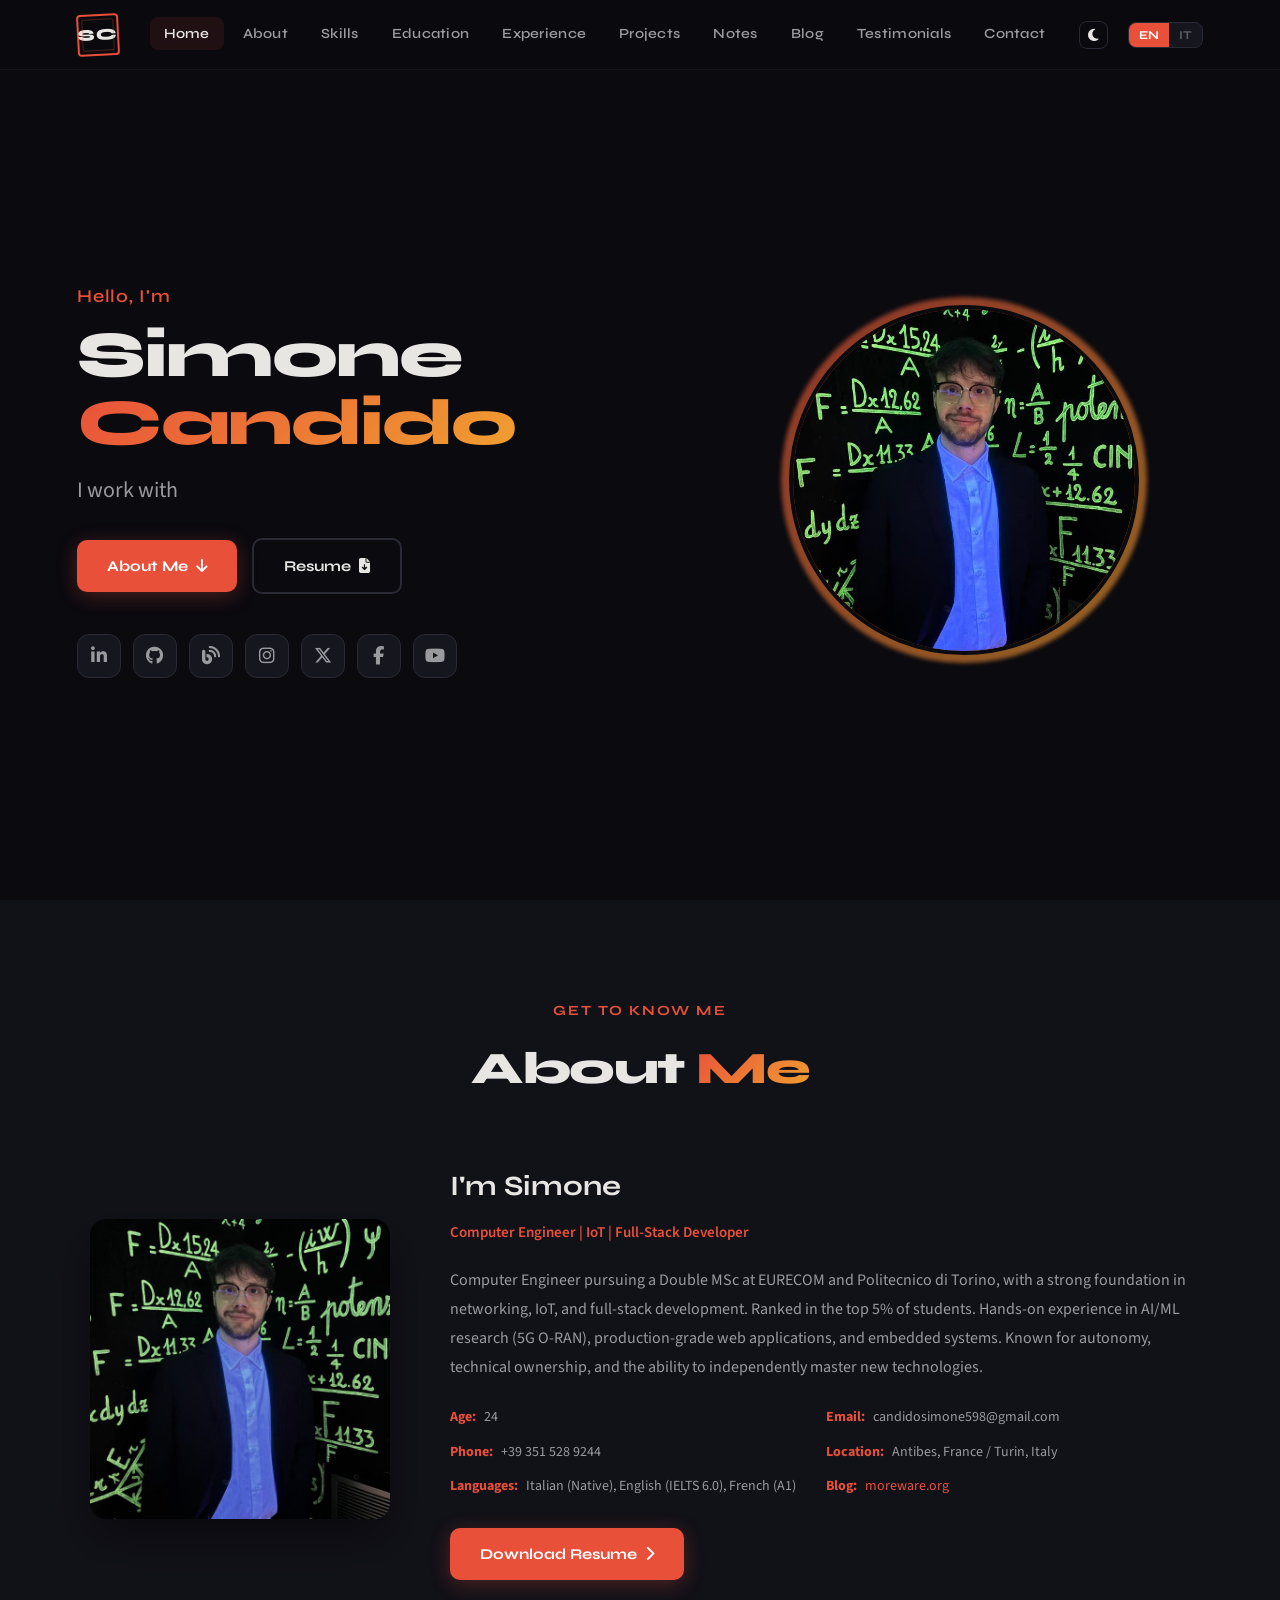
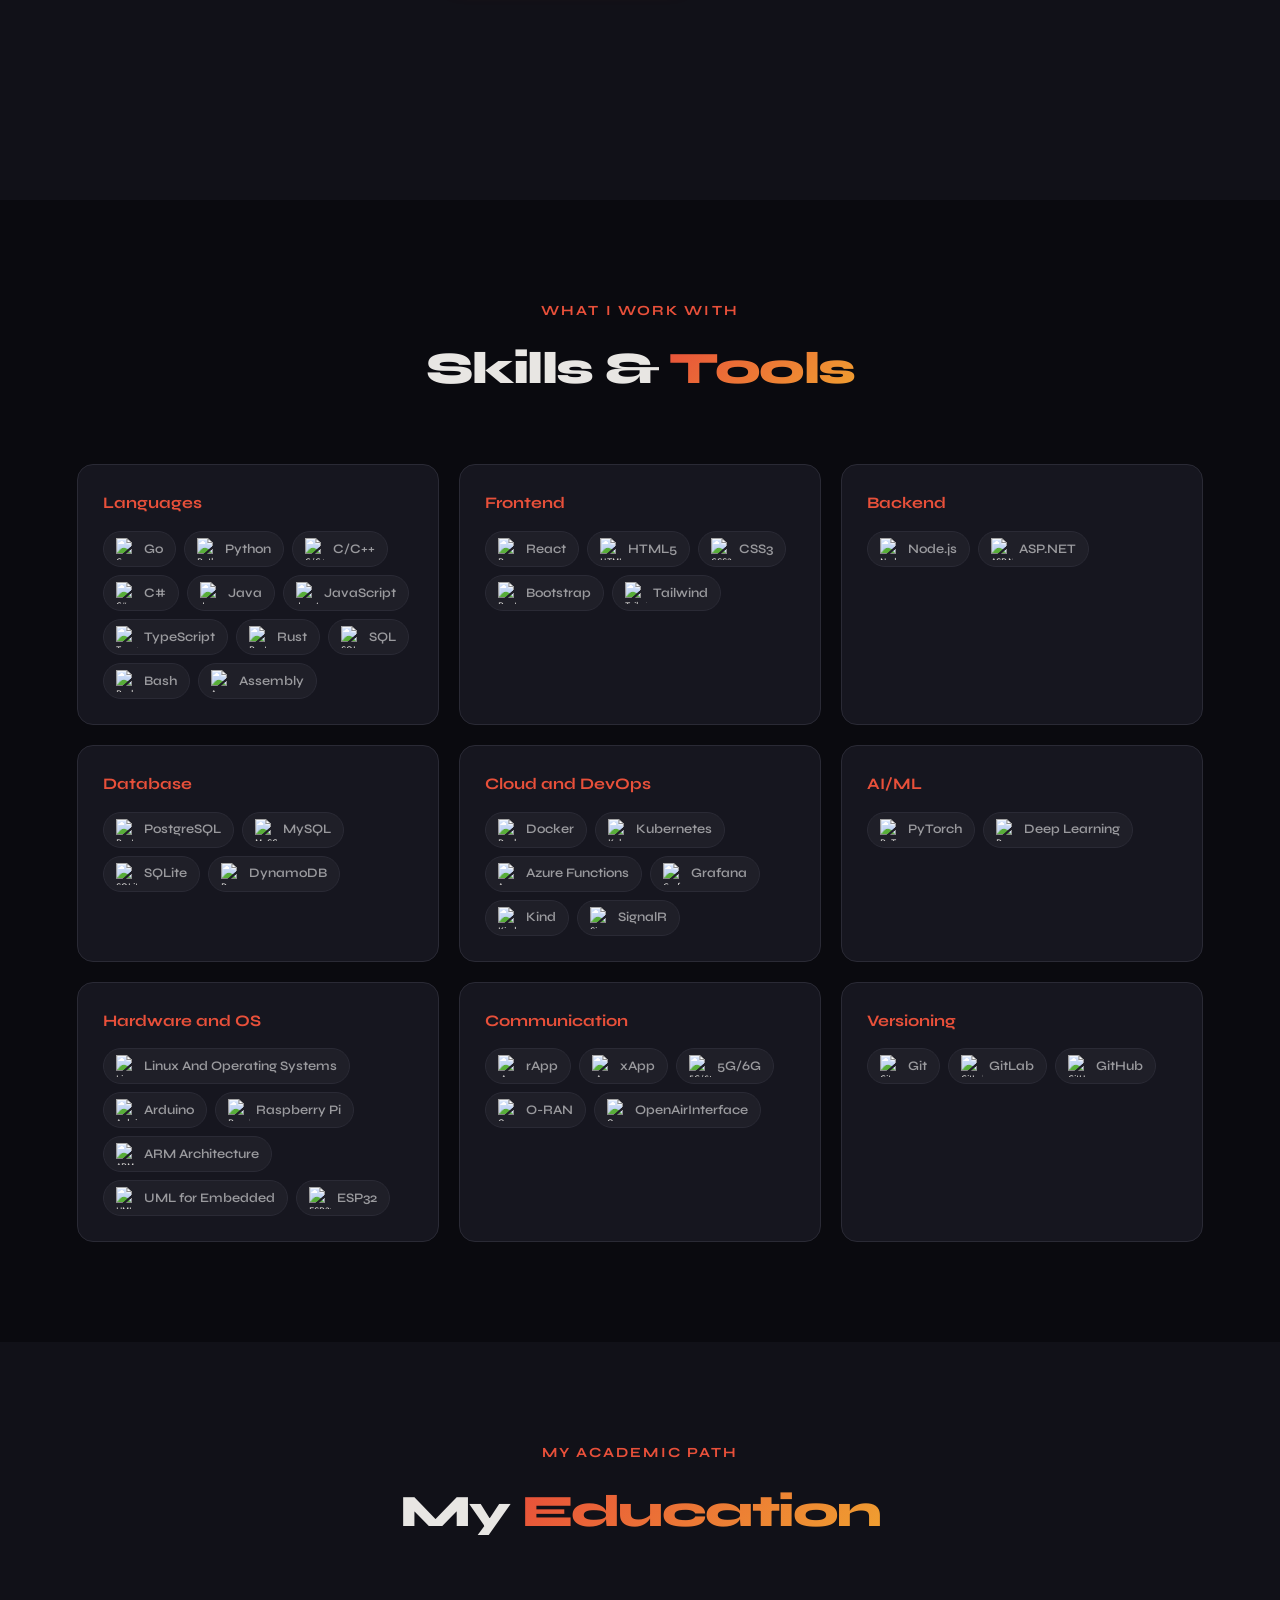
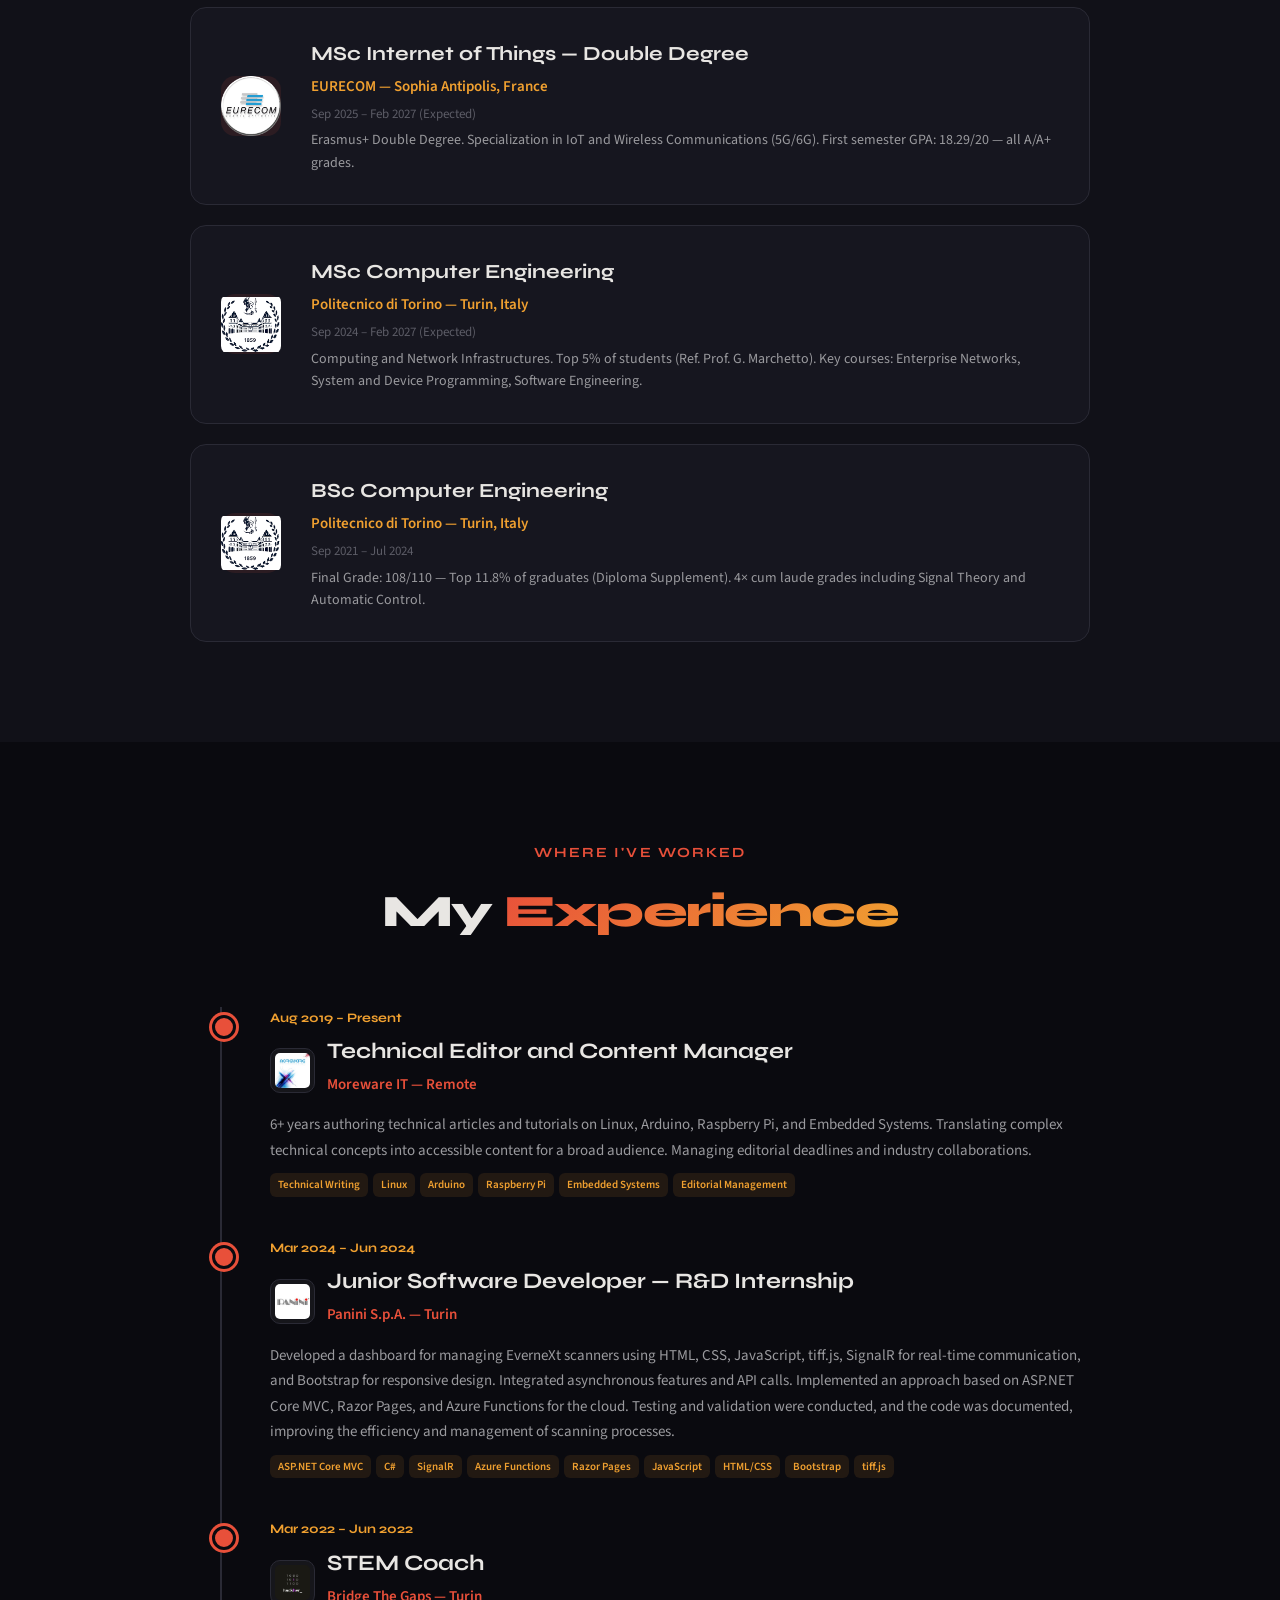
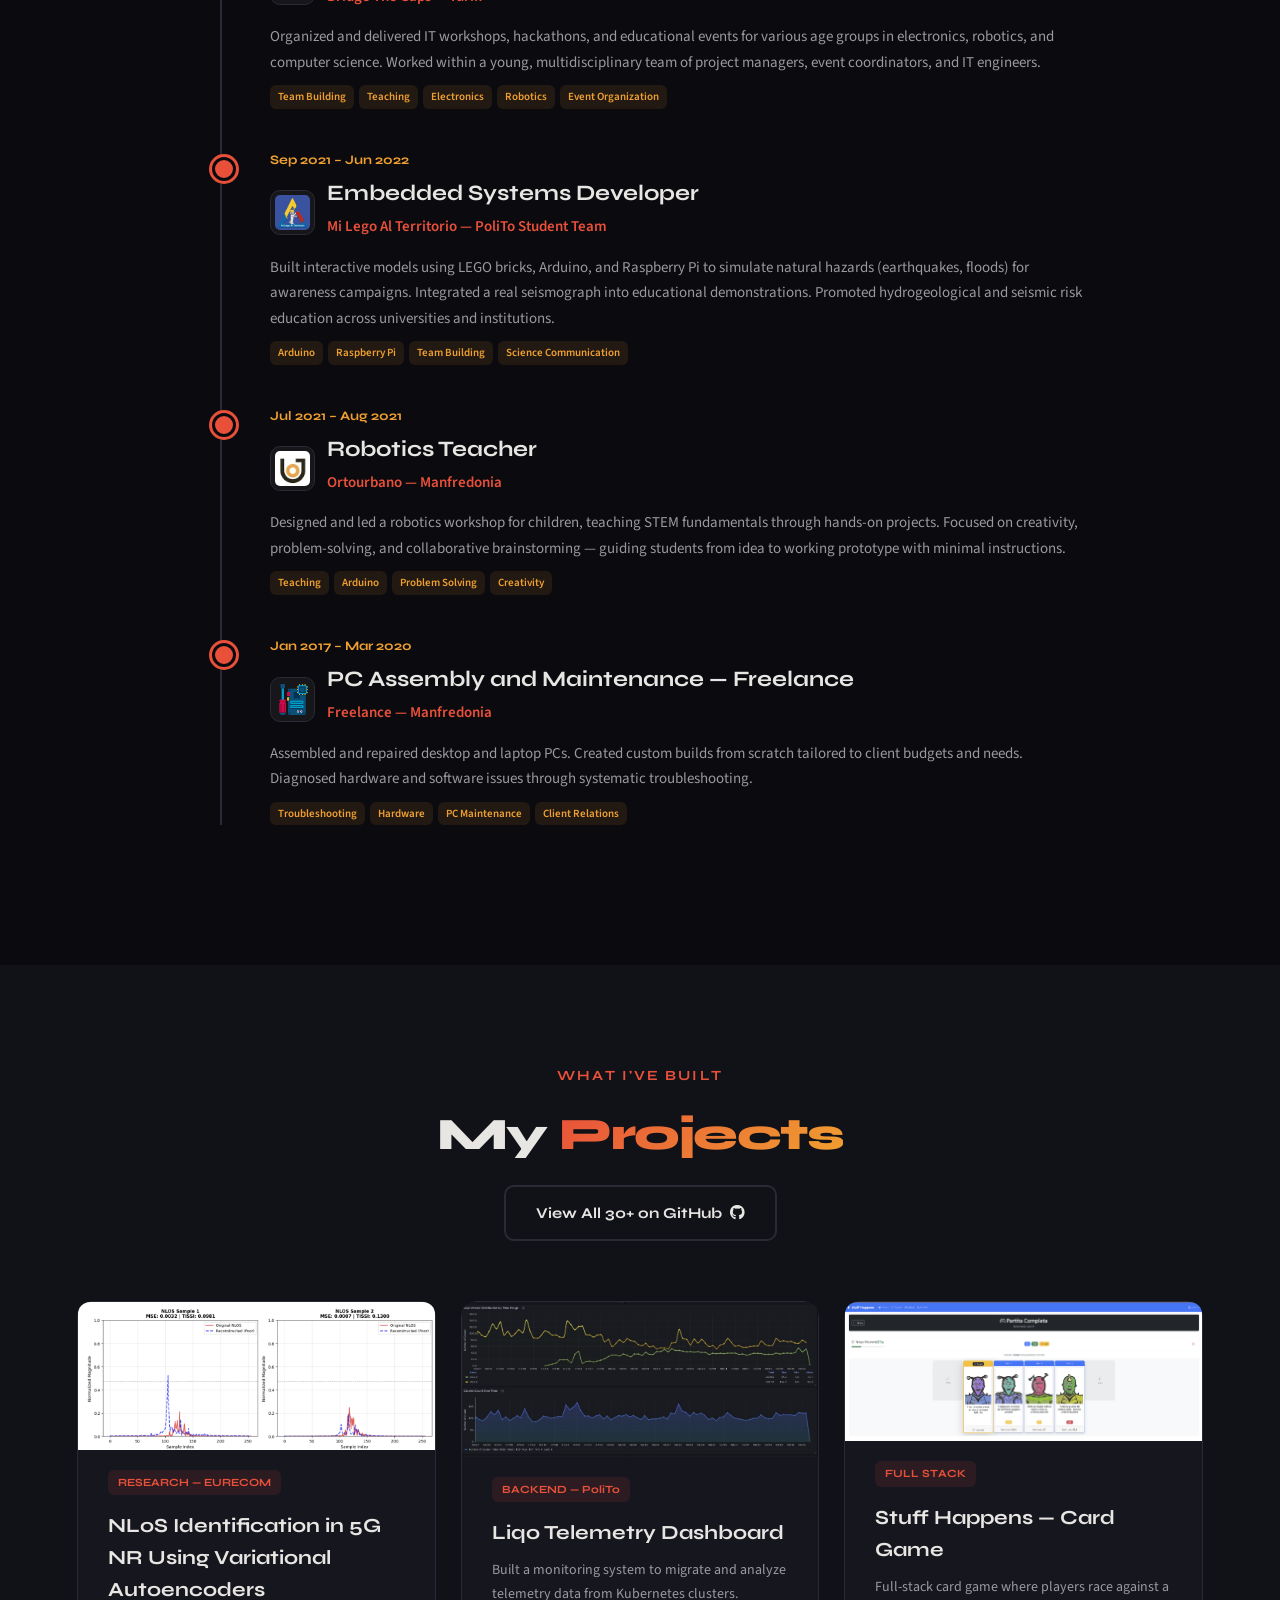
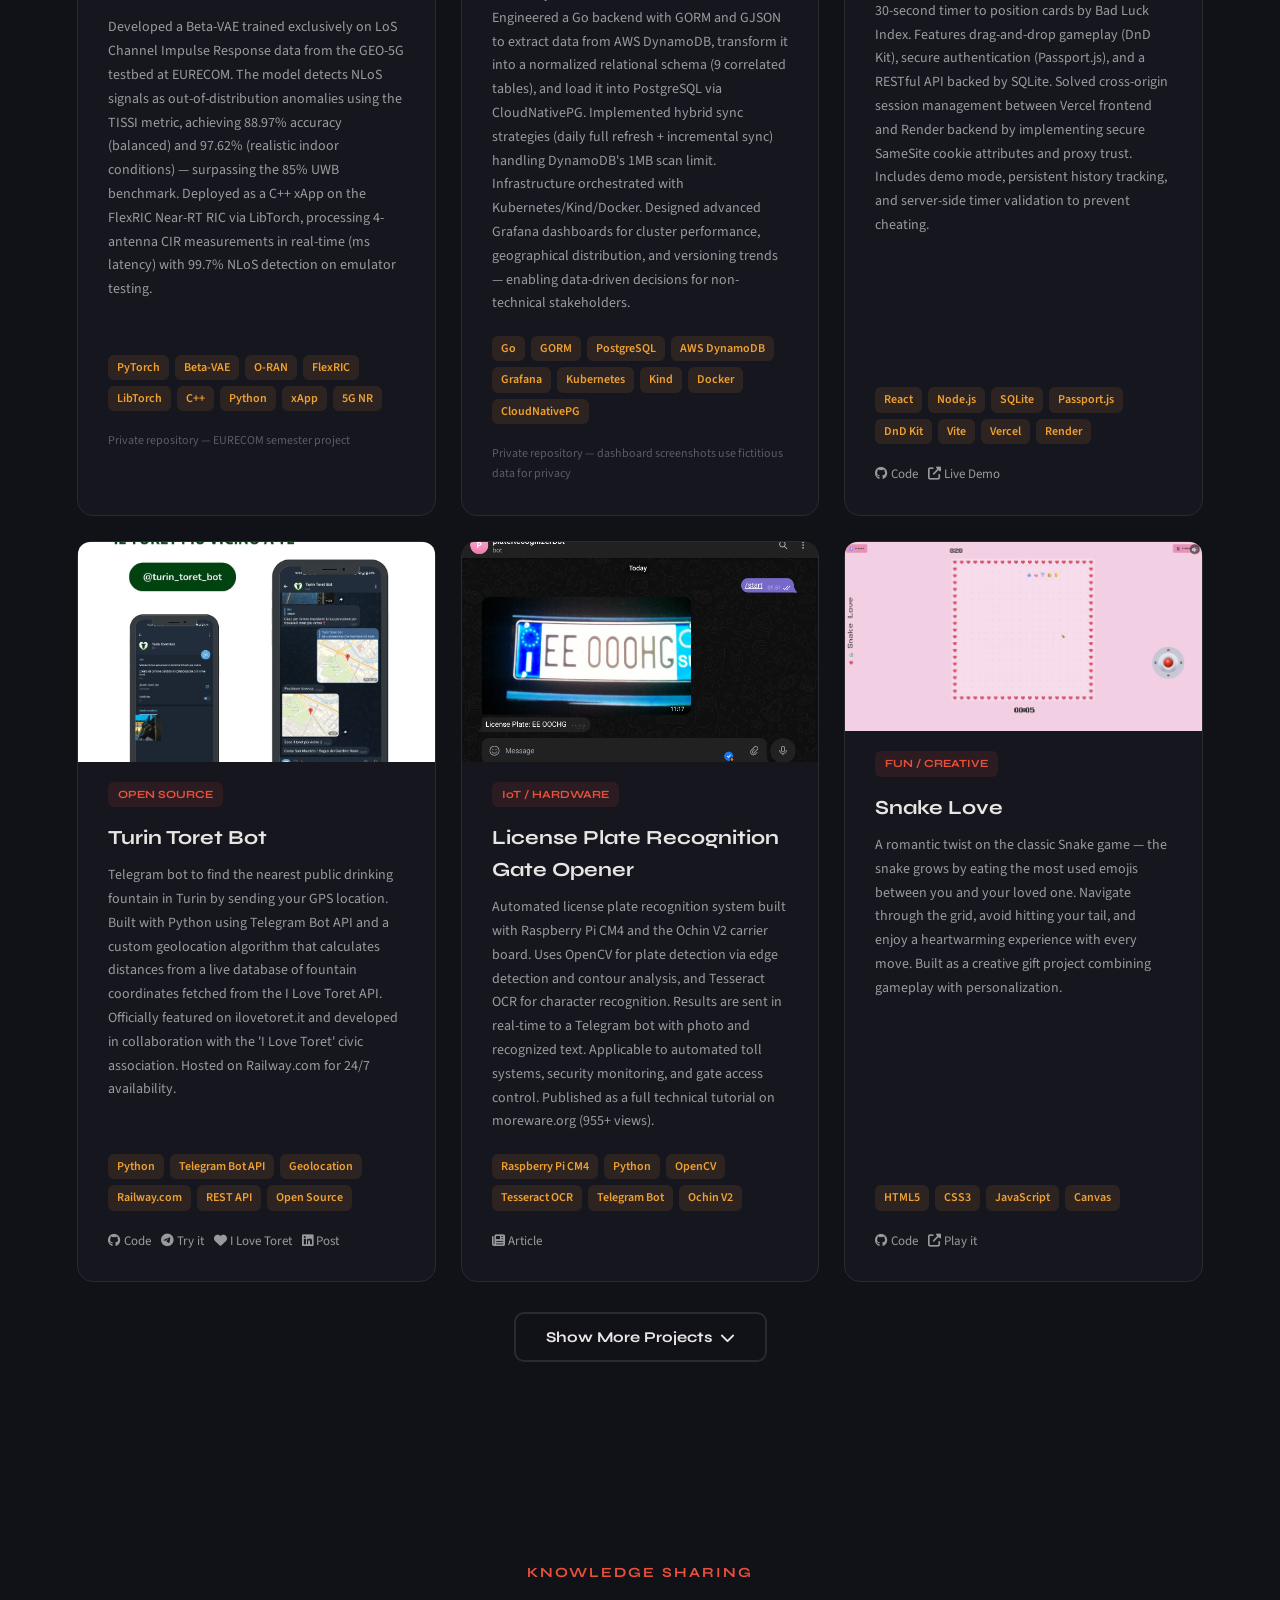
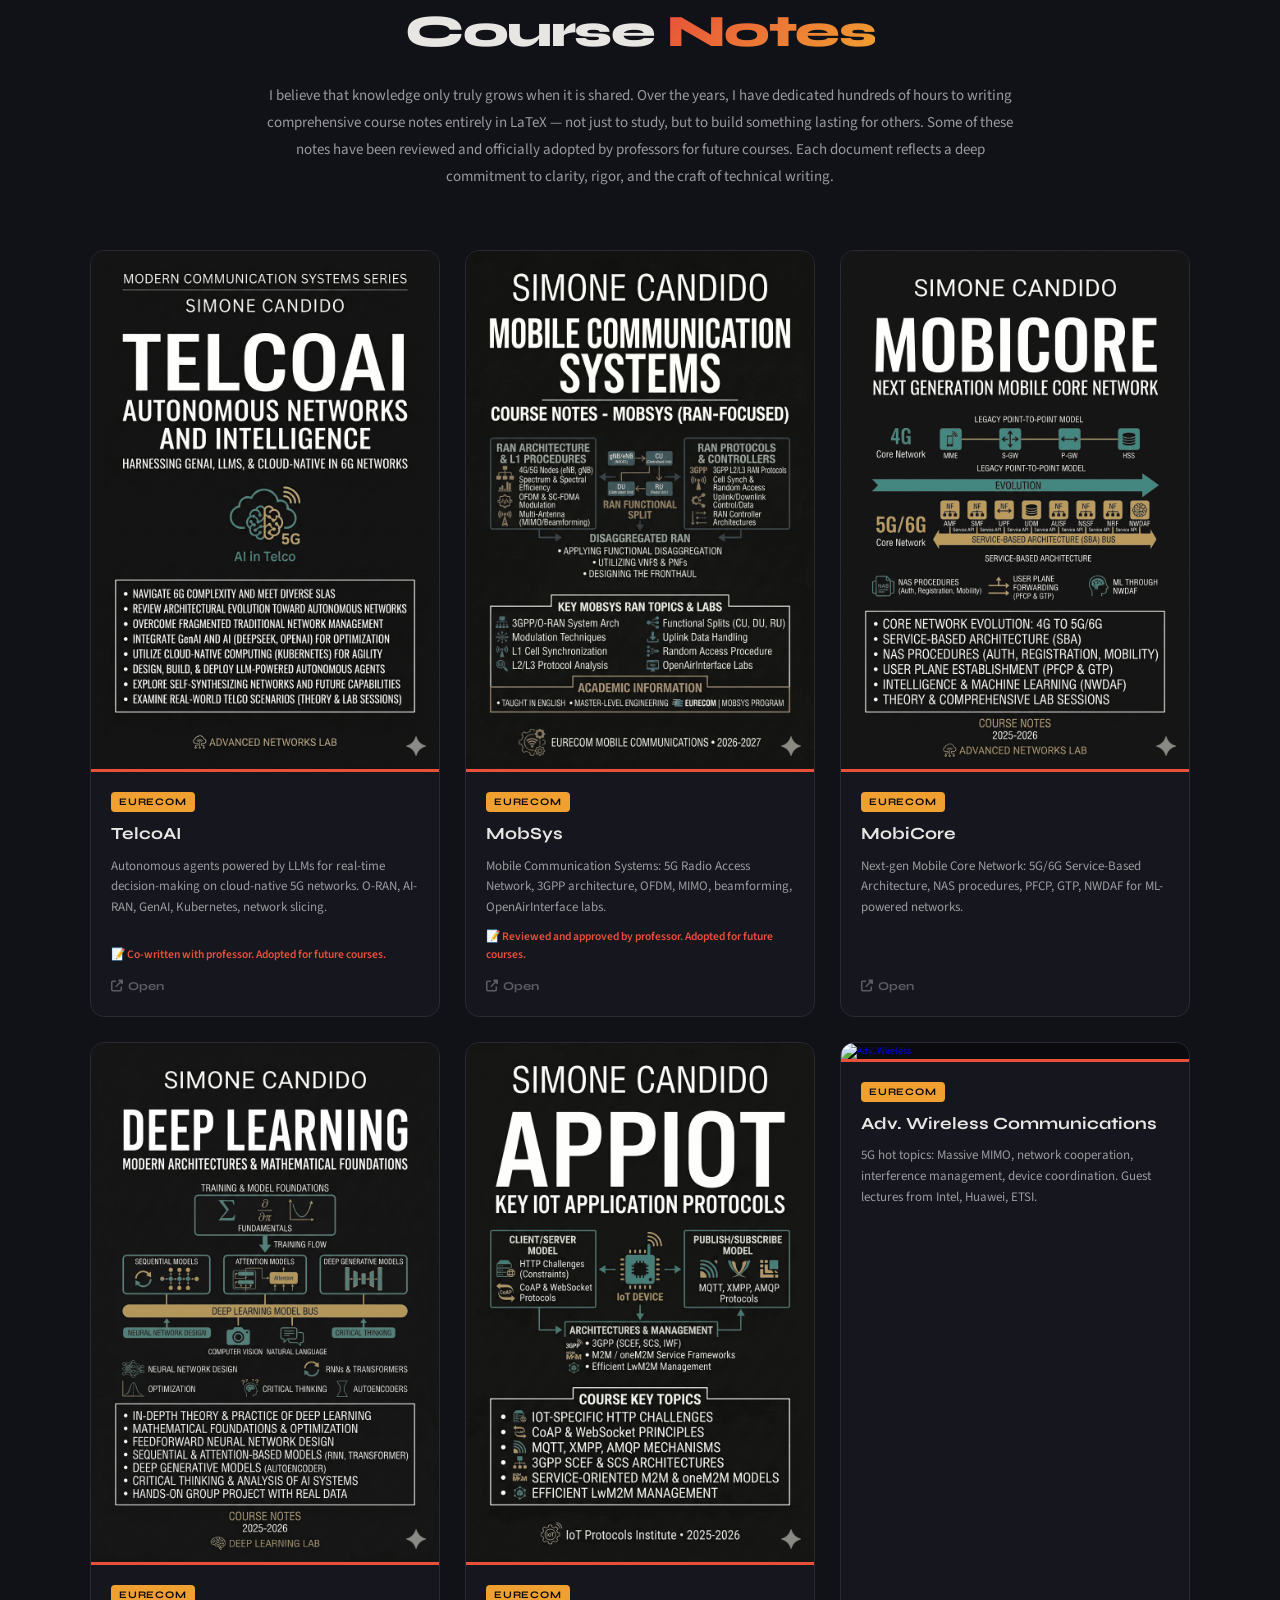
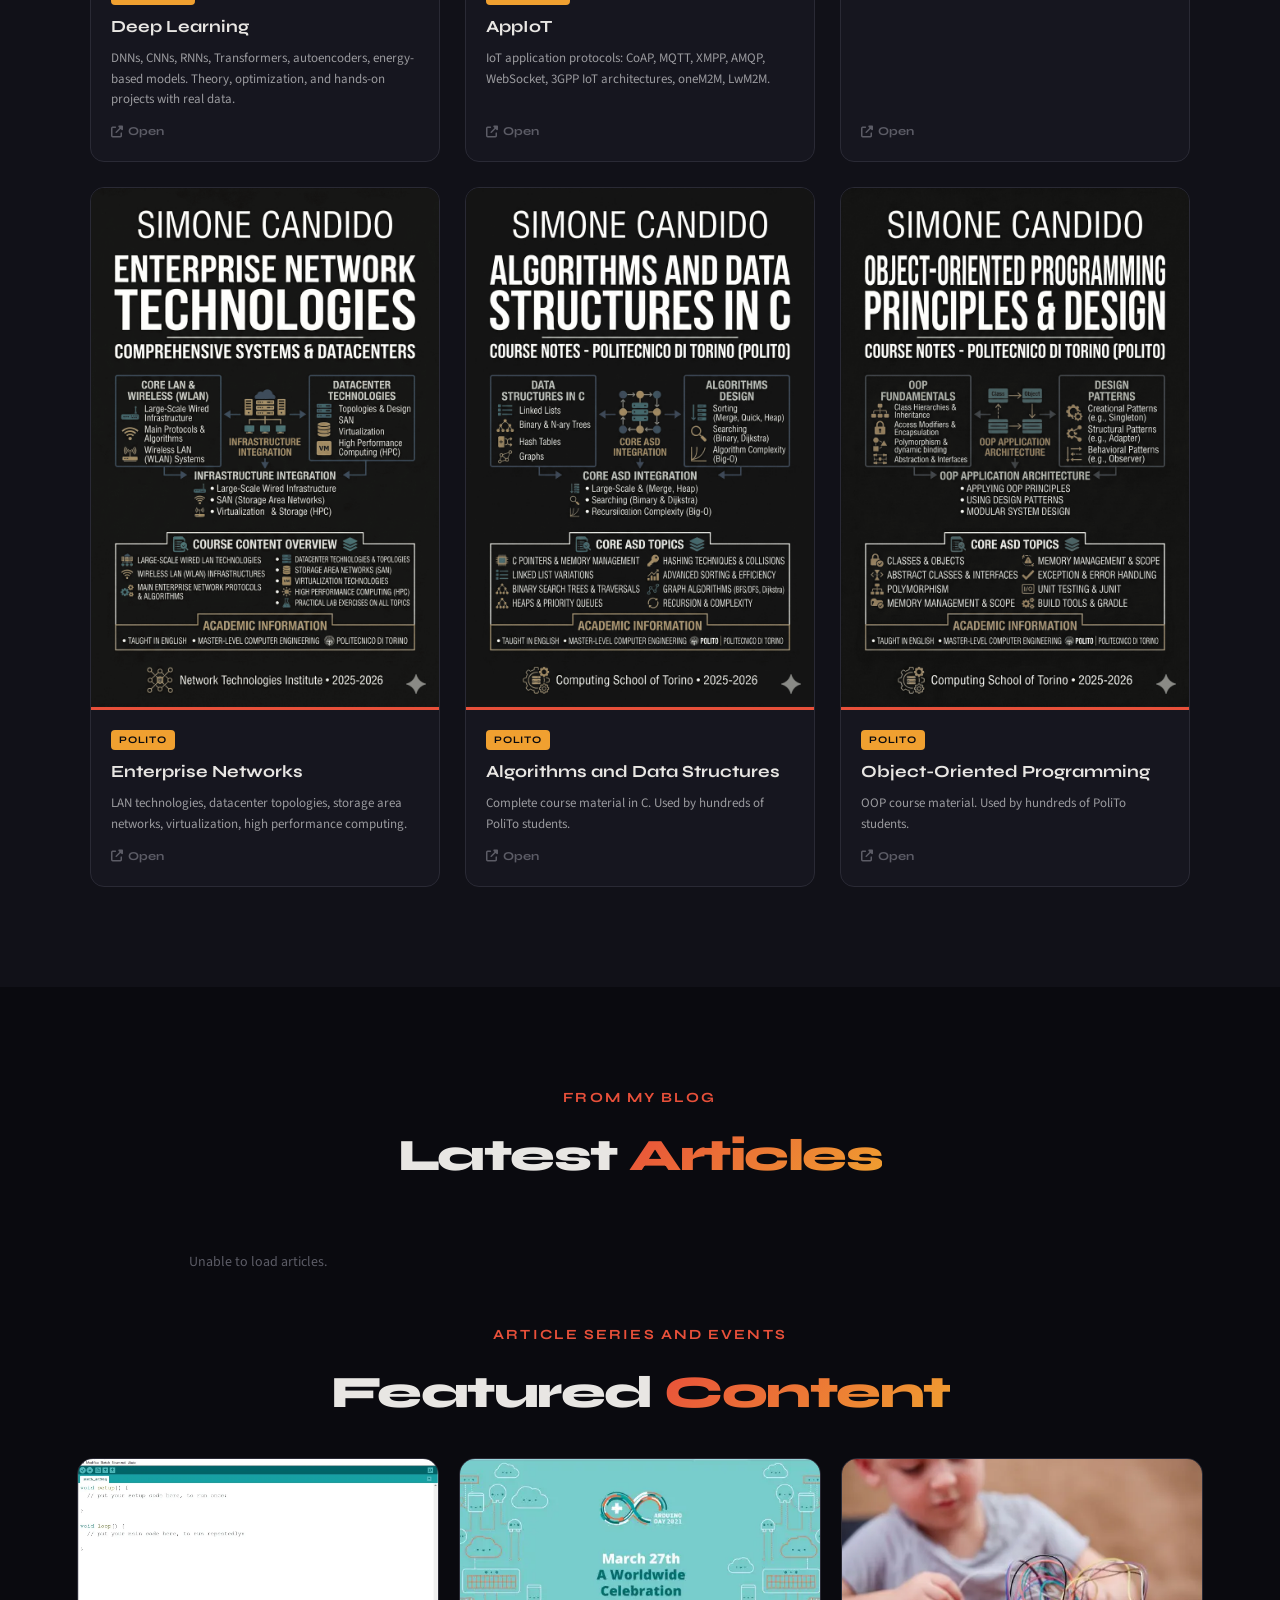
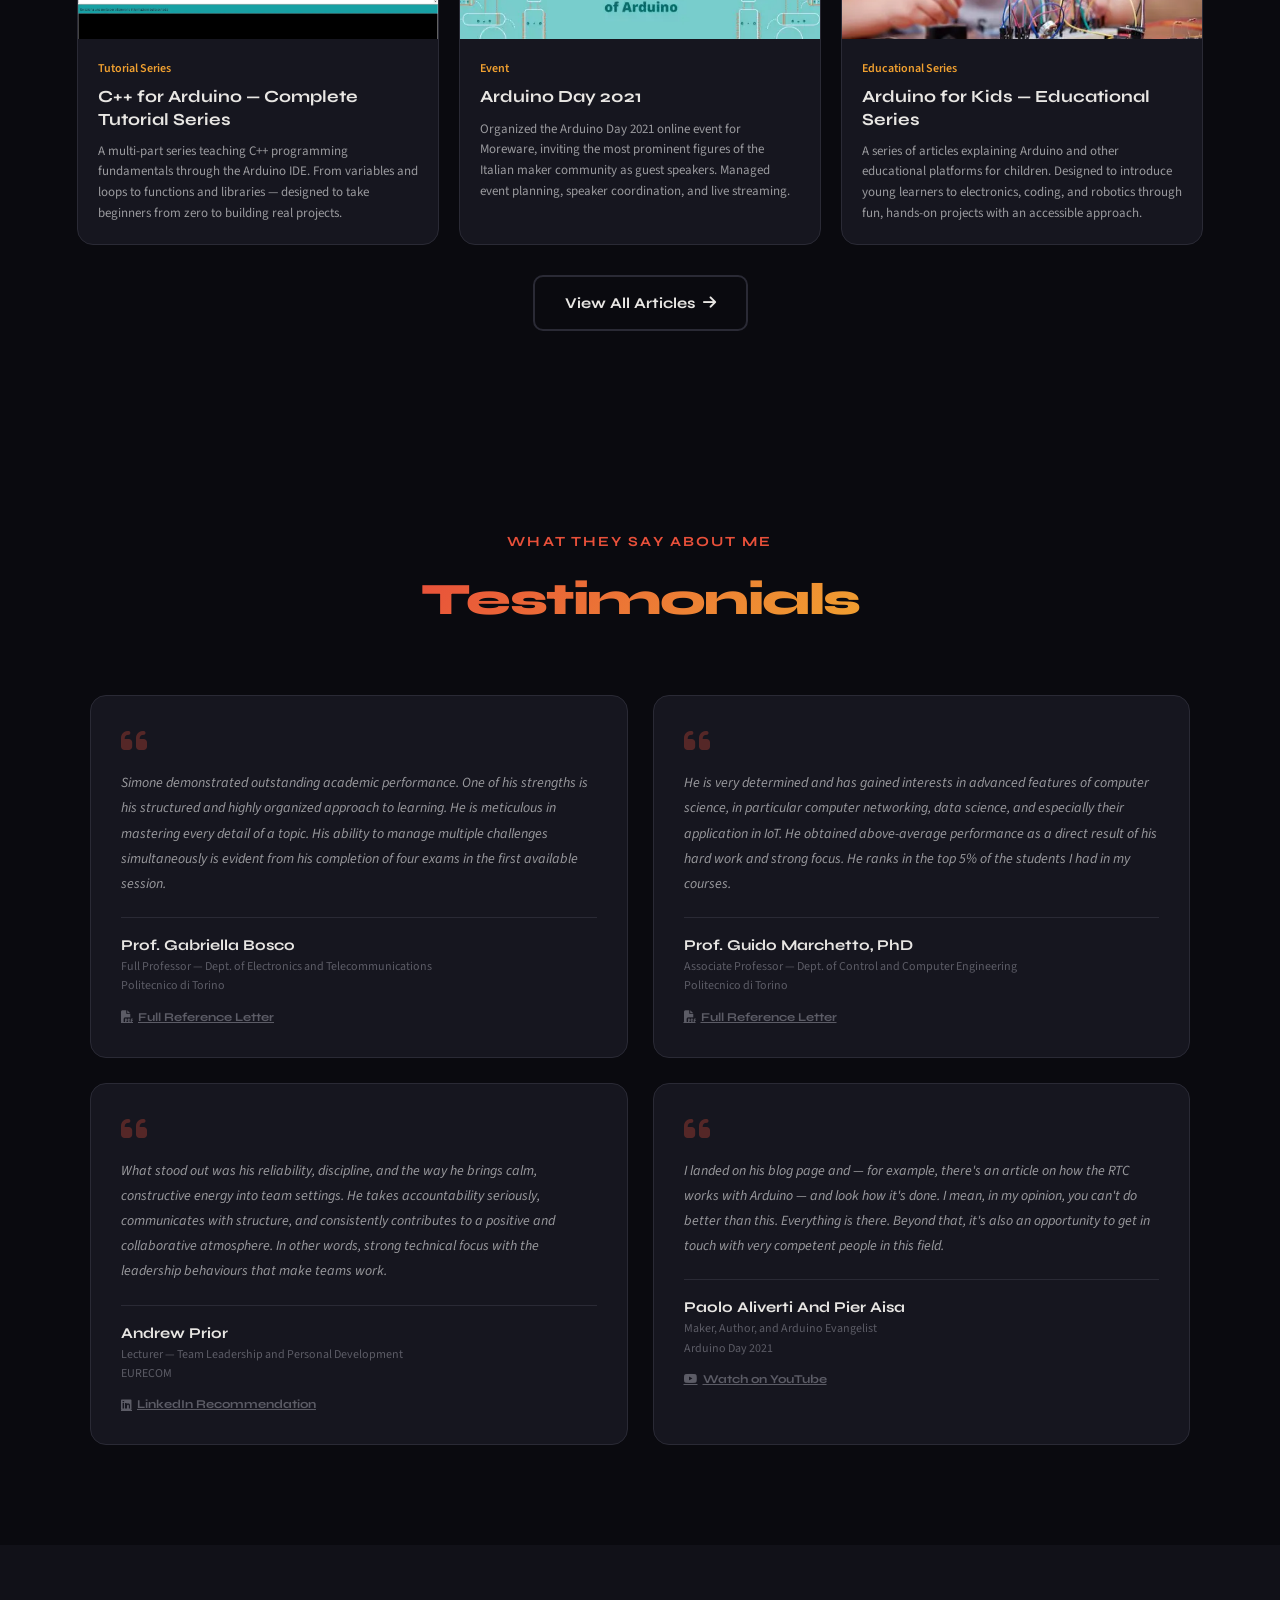
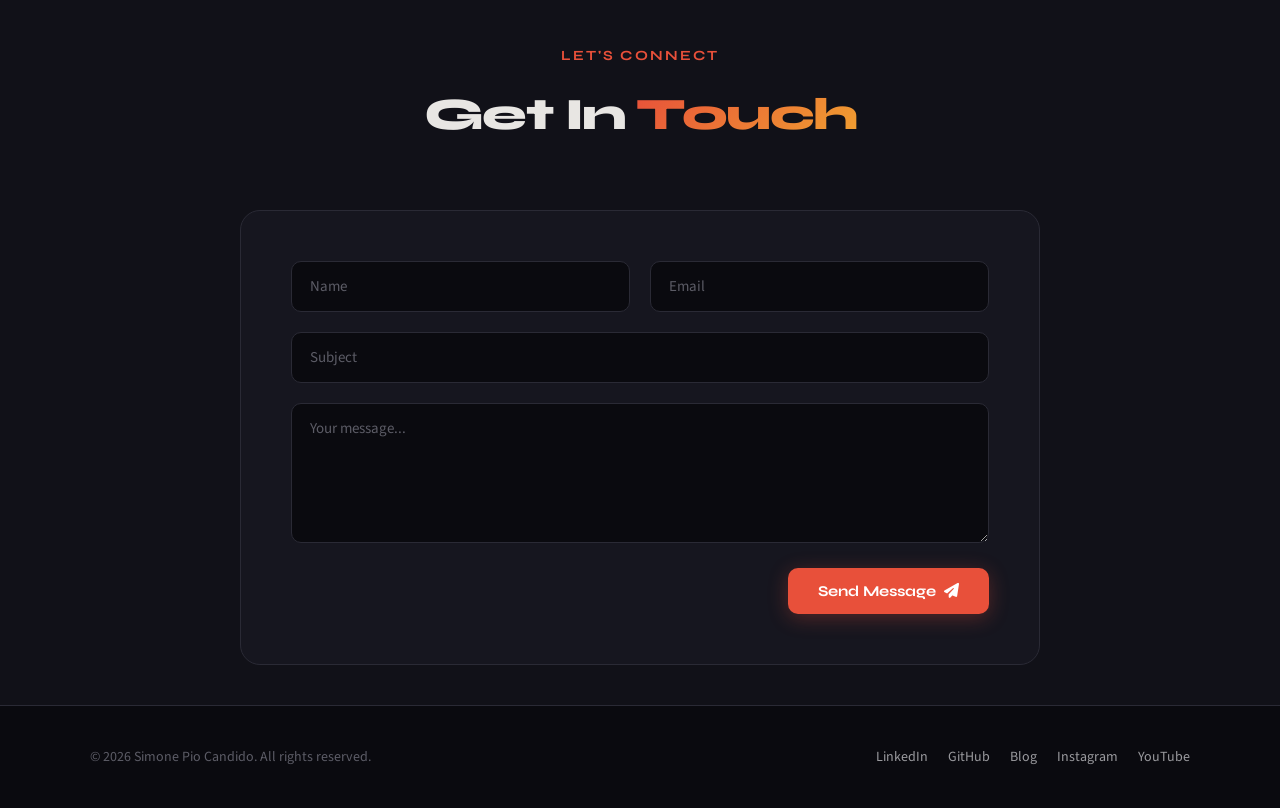
==== commit d4472dfe: "Add skills and testimonials sections to the portfolio" ====
--- a/index.html
+++ b/index.html
@@ -10,7 +10,6 @@
     <link href="https://fonts.googleapis.com/css2?family=Syne:wght@400;600;700;800&family=Source+Sans+3:ital,wght@0,300;0,400;0,600;0,700;1,400&display=swap" rel="stylesheet">
     <link rel="icon" href="assets/images/favicon.png" type="image/png">
     <link rel="stylesheet" href="style/style.css">
-
 </head>
 <body>
 <!-- ===== HEADER ===== -->
@@ -41,8 +40,7 @@
         <i class="fas fa-bars" id="menu-btn"></i>
     </div>
 </header>
-
-<!-- ===== HERO ===== -->
+<!-- ===== HERO (inline — first visible section, no lazy load) ===== -->
 <section class="home" id="home">
     <div id="particles-js"></div>
     <div class="content">
@@ -52,14 +50,8 @@
             <span data-en="I work with " data-it="Mi occupo di ">I work with </span><span class="typing-text"></span>
         </div>
         <div class="cta-group">
-            <a href="#about" class="btn-primary">
-                <span data-en="About Me" data-it="Chi Sono">About Me</span>
-                <i class="fas fa-arrow-down"></i>
-            </a>
-            <a href="assets/pdf/cv.pdf" target="_blank" class="btn-outline" id="resume-btn">
-                <span data-en="Resume" data-it="CV">Resume</span>
-                <i class="fas fa-file-download"></i>
-            </a>
+            <a href="#about" class="btn-primary"><span data-en="About Me" data-it="Chi Sono">About Me</span><i class="fas fa-arrow-down"></i></a>
+            <a href="assets/pdf/cv.pdf" target="_blank" class="btn-outline" id="resume-btn"><span data-en="Resume" data-it="CV">Resume</span><i class="fas fa-file-download"></i></a>
         </div>
         <ul class="social-icons">
             <li><a href="https://www.linkedin.com/in/simone-candido" target="_blank" aria-label="LinkedIn"><i class="fab fa-linkedin-in"></i></a></li>
@@ -72,813 +64,23 @@
         </ul>
     </div>
     <div class="image">
-        <div class="img-wrapper">
-            <img src="assets/images/profile.png" alt="Simone Candido">
-        </div>
+        <div class="img-wrapper"><img src="assets/images/profile.png" alt="Simone Candido"></div>
     </div>
 </section>
-
-<!-- ===== ABOUT ===== -->
-<section class="about" id="about">
-    <div class="section-header">
-        <p class="label" data-en="What they say about me" data-it="Cosa dicono di me">What they say about me</p>
-        <h2 data-en="About <span>Me</span>" data-it="Chi <span>Sono</span>">About <span>Me</span></h2>
-    </div>
-    <div class="row">
-        <div class="image">
-            <img src="assets/images/profile.png" alt="Simone">
-        </div>
-        <div class="content">
-            <h3 data-en="I'm Simone" data-it="Sono Simone">I'm Simone</h3>
-            <p class="tag" data-en="Computer Engineer | IoT | Full-Stack Developer" data-it="Ingegnere Informatico | IoT | Full-Stack Developer">Computer Engineer | IoT | Full-Stack Developer</p>
-            <p data-en="Computer Engineer pursuing a Double MSc at EURECOM and Politecnico di Torino, with a strong foundation in networking, IoT, and full-stack development. Ranked in the top 5% of students. Hands-on experience in AI/ML research (5G O-RAN), production-grade web applications, and embedded systems. Known for autonomy, technical ownership, and the ability to independently master new technologies." 
-               data-it="Ingegnere Informatico con doppio titolo di laurea magistrale presso EURECOM e Politecnico di Torino, con solide basi in networking, IoT e sviluppo full-stack. Nel top 5% degli studenti. Esperienza pratica in ricerca AI/ML (5G O-RAN), applicazioni web production-grade e sistemi embedded. Riconosciuto per autonomia, ownership tecnica e capacità di padroneggiare nuove tecnologie in modo indipendente.">
-                Computer Engineer pursuing a Double MSc at EURECOM and Politecnico di Torino, with a strong foundation in networking, IoT, and full-stack development. Ranked in the top 5% of students. Hands-on experience in AI/ML research (5G O-RAN), production-grade web applications, and embedded systems. Known for autonomy, technical ownership, and the ability to independently master new technologies.
-            </p>
-            <div class="info-grid">
-                <div class="info-item"><strong data-en="Age:" data-it="Età:">Age:</strong> <span id="age-value"><!-- calculated --></span></div>
-                <div class="info-item"><strong>Email:</strong> candidosimone598@gmail.com</div>
-                <div class="info-item"><strong data-en="Phone:" data-it="Tel:">Phone:</strong> +39 351 528 9244</div>
-                <div class="info-item"><strong data-en="Location:" data-it="Luogo:">Location:</strong> Antibes, France / Turin, Italy</div>
-                <div class="info-item"><strong data-en="Languages:" data-it="Lingue:">Languages:</strong> <span data-en="Italian (Native), English (IELTS 6.0), French (A1)" data-it="Italiano (Madrelingua), Inglese (IELTS 6.0), Francese (A1)">Italian (Native), English (IELTS 6.0), French (A1)</span></div>
-                <div class="info-item"><strong data-en="Blog:" data-it="Blog:">Blog:</strong> <a href="https://moreware.org/wp" target="_blank" style="color:var(--accent); text-decoration:none;">moreware.org</a></div>
-            </div>
-            <a href="assets/pdf/cv.pdf" target="_blank" class="btn-primary" id="resume-btn-2">
-                <span data-en="Download Resume" data-it="Scarica CV">Download Resume</span>
-                <i class="fas fa-chevron-right"></i>
-            </a>
-        </div>
-    </div>
-</section>
-
-<!-- ===== SKILLS ===== -->
-<section class="skills" id="skills">
-    <div class="section-header">
-        <p class="label" data-en="What I work with" data-it="Cosa utilizzo">What I work with</p>
-        <h2 data-en="Skills & <span>Tools</span>" data-it="Competenze & <span>Strumenti</span>">Skills & <span>Tools</span></h2>
-    </div>
-    <div class="skills-grid" id="skillsContainer">
-        <!-- Populated by JS -->
-    </div>
-</section>
-
-<!-- ===== EDUCATION ===== -->
-<section class="education" id="education">
-    <div class="section-header">
-        <p class="label" data-en="My academic path" data-it="Il mio percorso accademico">My academic path</p>
-        <h2 data-en="My <span>Education</span>" data-it="La Mia <span>Formazione</span>">My <span>Education</span></h2>
-    </div>
-    <div class="edu-container">
-        <div class="edu-card">
-            <div class="edu-icon"><img src="assets/images/eurecomlogo.png" alt="EURECOM"></div>
-            <div>
-                <h3 data-en="MSc Internet of Things — Double Degree" data-it="MSc Internet of Things — Doppio Titolo">MSc Internet of Things — Double Degree</h3>
-                <p class="school">EURECOM — Sophia Antipolis, France</p>
-                <p class="year" data-en="Sep 2025 – Feb 2027 (Expected)" data-it="Set 2025 – Feb 2027 (Previsto)">Sep 2025 – Feb 2027 (Expected)</p>
-                <p class="detail" data-en="Erasmus+ Double Degree. Specialization in IoT and Wireless Communications (5G/6G). First semester GPA: 18.29/20 — all A/A+ grades." data-it="Doppio Titolo Erasmus+. Specializzazione in IoT e Comunicazioni Wireless (5G/6G). Media primo semestre: 18.29/20 — tutti voti A/A+.">Erasmus+ Double Degree. Specialization in IoT and Wireless Communications (5G/6G). First semester GPA: 18.29/20 — all A/A+ grades.</p>
-            </div>
-        </div>
-        <div class="edu-card">
-            <div class="edu-icon"><img src="assets/images/politologo.png" alt="Politecnico di Torino"></div>
-                <div>
-                    <h3 data-en="MSc Computer Engineering" data-it="Laurea Magistrale in Ingegneria Informatica">MSc Computer Engineering</h3>
-                    <p class="school">Politecnico di Torino — Turin, Italy</p>
-                    <p class="year" data-en="Sep 2024 – Feb 2027 (Expected)" data-it="Set 2024 – Feb 2027 (Previsto)">Sep 2024 – Feb 2027 (Expected)</p>
-                    <p class="detail" data-en="Computing and Network Infrastructures. Top 5% of students (Ref. Prof. G. Marchetto). Key courses: Enterprise Networks, System and Device Programming, Software Engineering." data-it="Infrastrutture di Calcolo e di Rete. Top 5% degli studenti (Rif. Prof. G. Marchetto). Corsi chiave: Enterprise Networks, System and Device Programming, Ingegneria del Software.">Computing and Network Infrastructures. Top 5% of students (Ref. Prof. G. Marchetto). Key courses: Enterprise Networks, System and Device Programming, Software Engineering.</p>
-                </div>
-        </div>
-        <div class="edu-card">
-            <div class="edu-icon"><img src="assets/images/politologo.png" alt="Politecnico di Torino"></div>
-            <div>
-                    <h3 data-en="BSc Computer Engineering" data-it="Laurea Triennale in Ingegneria Informatica">BSc Computer Engineering</h3>
-                    <p class="school">Politecnico di Torino — Turin, Italy</p>
-                    <p class="year">Sep 2021 – Jul 2024</p>
-                    <p class="detail" data-en="Final Grade: 108/110 — Top 11.8% of graduates (Diploma Supplement). 4× cum laude grades including Signal Theory and Automatic Control." data-it="Voto Finale: 108/110 — Top 11.8% dei laureati (Diploma Supplement). 4 lodi tra cui Teoria dei Segnali e Controlli Automatici.">Final Grade: 108/110 — Top 11.8% of graduates (Diploma Supplement). 4× cum laude grades including Signal Theory and Automatic Control.</p>
-            </div>
-        </div>
-    </div>
-</section>
-
-<!-- ===== EXPERIENCE ===== -->
-<section class="experience" id="experience">
-    <div class="section-header">
-        <p class="label" data-en="Where I've worked" data-it="Dove ho lavorato">Where I've worked</p>
-        <h2 data-en="My <span>Experience</span>" data-it="La Mia <span>Esperienza</span>">My <span>Experience</span></h2>
-    </div>
-    <div class="timeline">
-        <div class="timeline-item">
-            <p class="tl-date" data-en="Aug 2019 – Present" data-it="Ago 2019 – Presente">Aug 2019 – Present</p>
-            <div class="tl-header">
-                <img src="assets/images/exp/moreware.jpg" alt="Moreware" class="tl-logo">
-                <div>
-                    <h3 data-en="Technical Editor and Content Manager" data-it="Redattore Tecnico e Content Manager">Technical Editor and Content Manager</h3>
-                    <p class="tl-company">Moreware IT — Remote</p>
-                </div>
-            </div>
-            <p data-en="6+ years authoring technical articles and tutorials on Linux, Arduino, Raspberry Pi, and Embedded Systems. Translating complex technical concepts into accessible content for a broad audience. Managing editorial deadlines and industry collaborations."
-            data-it="6+ anni di articoli tecnici e tutorial su Linux, Arduino, Raspberry Pi e Sistemi Embedded. Traduzione di concetti tecnici complessi in contenuti accessibili per un pubblico ampio. Gestione delle scadenze editoriali e collaborazioni con l'industria.">
-                6+ years authoring technical articles and tutorials on Linux, Arduino, Raspberry Pi, and Embedded Systems. Translating complex technical concepts into accessible content for a broad audience. Managing editorial deadlines and industry collaborations.
-            </p>
-            <div class="tl-skills"><span>Technical Writing</span><span>Linux</span><span>Arduino</span><span>Raspberry Pi</span><span>Embedded Systems</span><span>Editorial Management</span></div>
-        </div>
-
-        <div class="timeline-item">
-            <p class="tl-date">Mar 2024 – Jun 2024</p>
-            <div class="tl-header">
-                <img src="assets/images/exp/panini.jpg" alt="Panini" class="tl-logo">
-                <div>
-                    <h3 data-en="Junior Software Developer — R&D Internship" data-it="Junior Software Developer — Stage R&D">Junior Software Developer — R&D Internship</h3>
-                    <p class="tl-company">Panini S.p.A. — Turin</p>
-                </div>
-            </div>
-            <p data-en="Developed a dashboard for managing EverneXt scanners using HTML, CSS, JavaScript, tiff.js, SignalR for real-time communication, and Bootstrap for responsive design. Integrated asynchronous features and API calls. Implemented an approach based on ASP.NET Core MVC, Razor Pages, and Azure Functions for the cloud. Testing and validation were conducted, and the code was documented, improving the efficiency and management of scanning processes."
-            data-it="Sviluppata una dashboard per la gestione degli scanner EverneXt utilizzando HTML, CSS, JavaScript, tiff.js, SignalR per la comunicazione real-time e Bootstrap per il design responsive. Integrate funzionalità asincrone e chiamate API. Implementato un approccio basato su ASP.NET Core MVC, Razor Pages e Azure Functions per il cloud. Eseguiti testing e validazione, e il codice è stato documentato, migliorando l'efficienza e la gestione dei processi di scansione.">
-                Developed a dashboard for managing EverneXt scanners using HTML, CSS, JavaScript, tiff.js, SignalR for real-time communication, and Bootstrap for responsive design. Integrated asynchronous features and API calls. Implemented an approach based on ASP.NET Core MVC, Razor Pages, and Azure Functions for the cloud. Testing and validation were conducted, and the code was documented, improving the efficiency and management of scanning processes.
-            </p>
-            <div class="tl-skills"><span>ASP.NET Core MVC</span><span>C#</span><span>SignalR</span><span>Azure Functions</span><span>Razor Pages</span><span>JavaScript</span><span>HTML/CSS</span><span>Bootstrap</span><span>tiff.js</span></div>
-        </div>
-
-        <div class="timeline-item">
-            <p class="tl-date">Mar 2022 – Jun 2022</p>
-            <div class="tl-header">
-                <img src="assets/images/exp/bridgethegaps.jpg" alt="Bridge The Gaps" class="tl-logo">
-                <div>
-                    <h3 data-en="STEM Coach" data-it="Coach STEM">STEM Coach</h3>
-                    <p class="tl-company">Bridge The Gaps — Turin</p>
-                </div>
-            </div>
-            <p data-en="Organized and delivered IT workshops, hackathons, and educational events for various age groups in electronics, robotics, and computer science. Worked within a young, multidisciplinary team of project managers, event coordinators, and IT engineers."
-            data-it="Organizzazione e conduzione di workshop IT, hackathon ed eventi educativi per diverse fasce d'età in elettronica, robotica e informatica. Collaborazione in un team giovane e multidisciplinare di project manager, coordinatori eventi e ingegneri IT.">
-                Organized and delivered IT workshops, hackathons, and educational events for various age groups in electronics, robotics, and computer science. Worked within a young, multidisciplinary team of project managers, event coordinators, and IT engineers.
-            </p>
-            <div class="tl-skills"><span>Team Building</span><span>Teaching</span><span>Electronics</span><span>Robotics</span><span>Event Organization</span></div>
-        </div>
-
-        <div class="timeline-item">
-            <p class="tl-date">Sep 2021 – Jun 2022</p>
-            <div class="tl-header">
-                <img src="assets/images/exp/milegoalterritorio.jpg" alt="Mi Lego Al Territorio" class="tl-logo">
-                <div>
-                    <h3 data-en="Embedded Systems Developer" data-it="Sviluppatore Sistemi Embedded">Embedded Systems Developer</h3>
-                    <p class="tl-company">Mi Lego Al Territorio — PoliTo Student Team</p>
-                </div>
-            </div>
-            <p data-en="Built interactive models using LEGO bricks, Arduino, and Raspberry Pi to simulate natural hazards (earthquakes, floods) for awareness campaigns. Integrated a real seismograph into educational demonstrations. Promoted hydrogeological and seismic risk education across universities and institutions."
-            data-it="Costruzione di modelli interattivi con mattoncini LEGO, Arduino e Raspberry Pi per simulare eventi naturali (terremoti, alluvioni) in campagne di sensibilizzazione. Integrato un sismografo reale nelle dimostrazioni educative. Promossa l'educazione sul rischio idrogeologico e sismico presso università e istituzioni.">
-                Built interactive models using LEGO bricks, Arduino, and Raspberry Pi to simulate natural hazards (earthquakes, floods) for awareness campaigns. Integrated a real seismograph into educational demonstrations. Promoted hydrogeological and seismic risk education across universities and institutions.
-            </p>
-            <div class="tl-skills"><span>Arduino</span><span>Raspberry Pi</span><span>Team Building</span><span>Science Communication</span></div>
-        </div>
-
-        <div class="timeline-item">
-            <p class="tl-date">Jul 2021 – Aug 2021</p>
-            <div class="tl-header">
-                <img src="assets/images/exp/ortourbano.jpg" alt="Ortourbano" class="tl-logo">
-                <div>
-                    <h3 data-en="Robotics Teacher" data-it="Insegnante di Robotica">Robotics Teacher</h3>
-                    <p class="tl-company">Ortourbano — Manfredonia</p>
-                </div>
-            </div>
-            <p data-en="Designed and led a robotics workshop for children, teaching STEM fundamentals through hands-on projects. Focused on creativity, problem-solving, and collaborative brainstorming — guiding students from idea to working prototype with minimal instructions."
-            data-it="Progettazione e conduzione di un laboratorio di robotica per bambini, insegnando i fondamenti STEM attraverso progetti pratici. Focus su creatività, problem-solving e brainstorming collaborativo — guidando gli studenti dall'idea al prototipo funzionante con istruzioni minime.">
-                Designed and led a robotics workshop for children, teaching STEM fundamentals through hands-on projects. Focused on creativity, problem-solving, and collaborative brainstorming — guiding students from idea to working prototype with minimal instructions.
-            </p>
-            <div class="tl-skills"><span>Teaching</span><span>Arduino</span><span>Problem Solving</span><span>Creativity</span></div>
-        </div>
-
-        <div class="timeline-item">
-            <p class="tl-date">Jan 2017 – Mar 2020</p>
-            <div class="tl-header">
-                <img src="assets/images/exp/pcassembly.png" alt="PC Assembly" class="tl-logo">
-                <div>
-                    <h3 data-en="PC Assembly and Maintenance — Freelance" data-it="Assemblaggio e Manutenzione PC — Freelance">PC Assembly and Maintenance — Freelance</h3>
-                    <p class="tl-company" data-en="Freelance — Manfredonia" data-it="Autonomo — Manfredonia">Freelance — Manfredonia</p>
-                </div>
-            </div>
-            <p data-en="Assembled and repaired desktop and laptop PCs. Created custom builds from scratch tailored to client budgets and needs. Diagnosed hardware and software issues through systematic troubleshooting."
-            data-it="Assemblaggio e riparazione di PC desktop e laptop. Creazione di configurazioni personalizzate da zero in base al budget e alle esigenze del cliente. Diagnosi di problemi hardware e software tramite troubleshooting sistematico.">
-                Assembled and repaired desktop and laptop PCs. Created custom builds from scratch tailored to client budgets and needs. Diagnosed hardware and software issues through systematic troubleshooting.
-            </p>
-            <div class="tl-skills"><span>Troubleshooting</span><span>Hardware</span><span>PC Maintenance</span><span>Client Relations</span></div>
-        </div>
-    </div>
-</section>
-
-<!-- ===== PROJECTS ===== -->
-<section class="projects" id="projects">
-    <div class="section-header">
-        <p class="label" data-en="What I've built" data-it="Cosa ho realizzato">What I've built</p>
-        <h2 data-en="My <span>Projects</span>" data-it="I Miei <span>Progetti</span>">My <span>Projects</span></h2>
-        <div style="margin-top:1.5rem;">
-            <a href="https://github.com/SimoneMoreWare?tab=repositories" target="_blank" class="btn-outline">
-                <span data-en="View All 30+ on GitHub" data-it="Vedi Tutti i 30+ su GitHub">View All 30+ on GitHub</span>
-                <i class="fab fa-github"></i>
-            </a>
-        </div>
-    </div>
-    <div class="projects-grid">
-        <!-- I 6 PROGETTI PRINCIPALI (copia identici come li hai) -->
-        <div class="project-card">
-            <img src="assets/images/projects/betavae-nlos.png" alt="Beta-VAE NLoS Detection" style="width:100%; border-radius:12px 12px 0 0; margin:-3rem -3rem 2rem -3rem; width:calc(100% + 6rem); object-fit:cover; max-height:22rem;">
-            <span class="proj-tag" data-en="RESEARCH — EURECOM" data-it="RICERCA — EURECOM">RESEARCH — EURECOM</span>
-            <h3 data-en="NLoS Identification in 5G NR Using Variational Autoencoders" data-it="Identificazione NLoS in 5G NR con Autoencoder Variazionali">NLoS Identification in 5G NR Using Variational Autoencoders</h3>
-            <p data-en="Developed a Beta-VAE trained exclusively on LoS Channel Impulse Response data from the GEO-5G testbed at EURECOM. The model detects NLoS signals as out-of-distribution anomalies using the TISSI metric, achieving 88.97% accuracy (balanced) and 97.62% (realistic indoor conditions) — surpassing the 85% UWB benchmark. Deployed as a C++ xApp on the FlexRIC Near-RT RIC via LibTorch, processing 4-antenna CIR measurements in real-time (ms latency) with 99.7% NLoS detection on emulator testing."
-               data-it="Sviluppato un Beta-VAE addestrato esclusivamente su dati LoS di Channel Impulse Response dal testbed GEO-5G di EURECOM. Il modello rileva segnali NLoS come anomalie out-of-distribution tramite la metrica TISSI, raggiungendo 88.97% di accuratezza (bilanciato) e 97.62% (condizioni indoor realistiche) — superando il benchmark UWB dell'85%. Deployato come xApp C++ sul Near-RT RIC FlexRIC via LibTorch, elaborando misurazioni CIR a 4 antenne in tempo reale (ms di latenza) con 99.7% di rilevamento NLoS nei test con emulatore.">
-                Developed a Beta-VAE trained exclusively on LoS Channel Impulse Response data from the GEO-5G testbed at EURECOM. The model detects NLoS signals as out-of-distribution anomalies using the TISSI metric, achieving 88.97% accuracy (balanced) and 97.62% (realistic indoor conditions) — surpassing the 85% UWB benchmark. Deployed as a C++ xApp on the FlexRIC Near-RT RIC via LibTorch, processing 4-antenna CIR measurements in real-time (ms latency) with 99.7% NLoS detection on emulator testing.
-            </p>
-            <div class="tech-tags"><span>PyTorch</span><span>Beta-VAE</span><span>O-RAN</span><span>FlexRIC</span><span>LibTorch</span><span>C++</span><span>Python</span><span>xApp</span><span>5G NR</span></div>
-            <p style="font-size:1.2rem; color:var(--text-muted); margin:0; text-transform:none;" data-en="Private repository — EURECOM semester project" data-it="Repository privato — progetto semestrale EURECOM">Private repository — EURECOM semester project</p>
-        </div>
-        <div class="project-card">
-            <img src="assets/images/projects/liqodashboard.png" alt="Liqo Telemetry Dashboard" style="width:100%; border-radius:12px 12px 0 0; margin:-3rem -3rem 2rem -3rem; width:calc(100% + 6rem); object-fit:cover; max-height:22rem;">
-            <span class="proj-tag" data-en="BACKEND — PoliTo" data-it="BACKEND — PoliTo">BACKEND — PoliTo</span>
-            <h3>Liqo Telemetry Dashboard</h3>
-            <p data-en="Built a monitoring system to migrate and analyze telemetry data from Kubernetes clusters. Engineered a Go backend with GORM and GJSON to extract data from AWS DynamoDB, transform it into a normalized relational schema (9 correlated tables), and load it into PostgreSQL via CloudNativePG. Implemented hybrid sync strategies (daily full refresh + incremental sync) handling DynamoDB's 1MB scan limit. Infrastructure orchestrated with Kubernetes/Kind/Docker. Designed advanced Grafana dashboards for cluster performance, geographical distribution, and versioning trends — enabling data-driven decisions for non-technical stakeholders."
-               data-it="Sviluppato un sistema di monitoraggio per migrare e analizzare dati telemetrici da cluster Kubernetes. Backend in Go con GORM e GJSON per estrarre dati da AWS DynamoDB, trasformarli in uno schema relazionale normalizzato (9 tabelle correlate) e caricarli in PostgreSQL via CloudNativePG. Implementate strategie di sincronizzazione ibride (refresh completo giornaliero + sync incrementale) gestendo il limite di 1MB delle scan DynamoDB. Infrastruttura orchestrata con Kubernetes/Kind/Docker. Progettate dashboard Grafana avanzate per performance cluster, distribuzione geografica e trend di versioning — abilitando decisioni data-driven per stakeholder non tecnici.">
-                Built a monitoring system to migrate and analyze telemetry data from Kubernetes clusters. Engineered a Go backend with GORM and GJSON to extract data from AWS DynamoDB, transform it into a normalized relational schema (9 correlated tables), and load it into PostgreSQL via CloudNativePG. Implemented hybrid sync strategies (daily full refresh + incremental sync) handling DynamoDB's 1MB scan limit. Infrastructure orchestrated with Kubernetes/Kind/Docker. Designed advanced Grafana dashboards for cluster performance, geographical distribution, and versioning trends — enabling data-driven decisions for non-technical stakeholders.
-            </p>
-            <div class="tech-tags"><span>Go</span><span>GORM</span><span>PostgreSQL</span><span>AWS DynamoDB</span><span>Grafana</span><span>Kubernetes</span><span>Kind</span><span>Docker</span><span>CloudNativePG</span></div>
-            <p style="font-size:1.2rem; color:var(--text-muted); margin:0; text-transform:none;" data-en="Private repository — dashboard screenshots use fictitious data for privacy" data-it="Repository privato — gli screenshot delle dashboard usano dati fittizi per privacy">Private repository — dashboard screenshots use fictitious data for privacy</p>
-        </div>
-        <div class="project-card">
-            <img src="assets/images/projects/stuffhappens.png" alt="Stuff Happens Card Game" style="width:100%; border-radius:12px 12px 0 0; margin:-3rem -3rem 2rem -3rem; width:calc(100% + 6rem); object-fit:cover; max-height:22rem;">
-            <span class="proj-tag">FULL STACK</span>
-            <h3>Stuff Happens — Card Game</h3>
-            <p data-en="Full-stack card game where players race against a 30-second timer to position cards by Bad Luck Index. Features drag-and-drop gameplay (DnD Kit), secure authentication (Passport.js), and a RESTful API backed by SQLite. Solved cross-origin session management between Vercel frontend and Railway backend by implementing secure SameSite cookie attributes and proxy trust. Includes demo mode, persistent history tracking, and server-side timer validation to prevent cheating."
-               data-it="Gioco di carte full-stack dove i giocatori gareggiano contro un timer di 30 secondi per posizionare le carte in base al Bad Luck Index. Gameplay drag-and-drop (DnD Kit), autenticazione sicura (Passport.js) e API RESTful con SQLite. Risolto il problema delle sessioni cross-origin tra frontend Vercel e backend Railway implementando attributi cookie SameSite sicuri e proxy trust. Include modalità demo, storico persistente e validazione timer server-side anti-cheat.">
-                Full-stack card game where players race against a 30-second timer to position cards by Bad Luck Index. Features drag-and-drop gameplay (DnD Kit), secure authentication (Passport.js), and a RESTful API backed by SQLite. Solved cross-origin session management between Vercel frontend and Railway backend by implementing secure SameSite cookie attributes and proxy trust. Includes demo mode, persistent history tracking, and server-side timer validation to prevent cheating.
-            </p>
-            <div class="tech-tags"><span>React</span><span>Node.js</span><span>SQLite</span><span>Passport.js</span><span>DnD Kit</span><span>Vite</span><span>Vercel</span><span>Railway</span></div>
-            <div class="proj-links">
-                <a href="https://github.com/SimoneMoreWare/Stuff-Happens-WebApp" target="_blank"><i class="fab fa-github"></i> Code</a>
-                <a href="https://stuff-happens-web-app.vercel.app/" target="_blank"><i class="fas fa-external-link-alt"></i> Live Demo</a>
-            </div>
-        </div>
-        <div class="project-card">
-            <img src="assets/images/projects/toretbot.jpg" alt="Turin Toret Bot" style="width:100%; border-radius:12px 12px 0 0; margin:-3rem -3rem 2rem -3rem; width:calc(100% + 6rem); object-fit:cover; max-height:22rem;">
-            <span class="proj-tag">OPEN SOURCE</span>
-            <h3>Turin Toret Bot</h3>
-            <p data-en="Telegram bot to find the nearest public drinking fountain in Turin by sending your GPS location. Built with Python using Telegram Bot API and a custom geolocation algorithm that calculates distances from a live database of fountain coordinates fetched from the I Love Toret API. Officially featured on ilovetoret.it and developed in collaboration with the 'I Love Toret' civic association. Hosted on Railway.com for 24/7 availability."
-               data-it="Bot Telegram per trovare la fontanella pubblica più vicina a Torino inviando la propria posizione GPS. Sviluppato in Python con Telegram Bot API e un algoritmo di geolocalizzazione personalizzato che calcola le distanze da un database live di coordinate delle fontanelle tramite l'API di I Love Toret. Presente ufficialmente su ilovetoret.it e sviluppato in collaborazione con l'associazione civica 'I Love Toret'. Hostato su Railway.com per disponibilità 24/7.">
-                Telegram bot to find the nearest public drinking fountain in Turin by sending your GPS location. Built with Python using Telegram Bot API and a custom geolocation algorithm that calculates distances from a live database of fountain coordinates fetched from the I Love Toret API. Officially featured on ilovetoret.it and developed in collaboration with the "I Love Toret" civic association. Hosted on Railway.com for 24/7 availability.
-            </p>
-            <div class="tech-tags"><span>Python</span><span>Telegram Bot API</span><span>Geolocation</span><span>Railway.com</span><span>REST API</span><span>Open Source</span></div>
-            <div class="proj-links">
-                <a href="https://github.com/SimoneMoreWare/Turin_toret_bot" target="_blank"><i class="fab fa-github"></i> Code</a>
-                <a href="https://t.me/turin_toret_bot" target="_blank"><i class="fab fa-telegram"></i> Try it</a>
-                <a href="https://ilovetoret.it" target="_blank"><i class="fas fa-heart"></i> I Love Toret</a>
-                <a href="https://www.linkedin.com/posts/simone-candido_bot-telegram-turin-activity-6954749121035390976-30ze" target="_blank"><i class="fab fa-linkedin"></i> Post</a>
-            </div>
-        </div>
-        <div class="project-card">
-            <img src="assets/images/projects/plate.png" alt="License Plate Recognition" style="width:100%; border-radius:12px 12px 0 0; margin:-3rem -3rem 2rem -3rem; width:calc(100% + 6rem); object-fit:cover; max-height:22rem;">
-            <span class="proj-tag" data-en="IoT / HARDWARE" data-it="IoT / HARDWARE">IoT / HARDWARE</span>
-            <h3 data-en="License Plate Recognition Gate Opener" data-it="Riconoscimento Targhe con Apertura Cancello">License Plate Recognition Gate Opener</h3>
-            <p data-en="Automated license plate recognition system built with Raspberry Pi CM4 and the Ochin V2 carrier board. Uses OpenCV for plate detection via edge detection and contour analysis, and Tesseract OCR for character recognition. Results are sent in real-time to a Telegram bot with photo and recognized text. Applicable to automated toll systems, security monitoring, and gate access control. Published as a full technical tutorial on moreware.org (955+ views)."
-               data-it="Sistema automatizzato di riconoscimento targhe costruito con Raspberry Pi CM4 e la carrier board Ochin V2. Utilizza OpenCV per il rilevamento della targa tramite edge detection e analisi dei contorni, e Tesseract OCR per il riconoscimento dei caratteri. I risultati vengono inviati in tempo reale a un bot Telegram con foto e testo riconosciuto. Applicabile a caselli automatizzati, monitoraggio di sicurezza e controllo accessi cancelli. Pubblicato come tutorial tecnico completo su moreware.org (955+ visualizzazioni).">
-                Automated license plate recognition system built with Raspberry Pi CM4 and the Ochin V2 carrier board. Uses OpenCV for plate detection via edge detection and contour analysis, and Tesseract OCR for character recognition. Results are sent in real-time to a Telegram bot with photo and recognized text. Applicable to automated toll systems, security monitoring, and gate access control. Published as a full technical tutorial on moreware.org (955+ views).
-            </p>
-            <div class="tech-tags"><span>Raspberry Pi CM4</span><span>Python</span><span>OpenCV</span><span>Tesseract OCR</span><span>Telegram Bot</span><span>Ochin V2</span></div>
-            <div class="proj-links">
-                <a href="https://www.moreware.org/wp/blog/2024/09/17/riconoscimento-targhe-con-raspberry-pi-cm4-e-ochin-v2/" target="_blank"><i class="fas fa-newspaper"></i> Article</a>
-            </div>
-        </div>
-        <div class="project-card">
-            <img src="assets/images/projects/snakelove.png" alt="Snake Love" style="width:100%; border-radius:12px 12px 0 0; margin:-3rem -3rem 2rem -3rem; width:calc(100% + 6rem); object-fit:cover; max-height:22rem;">
-            <span class="proj-tag" data-en="FUN / CREATIVE" data-it="FUN / CREATIVO">FUN / CREATIVE</span>
-            <h3>Snake Love</h3>
-            <p data-en="A romantic twist on the classic Snake game — the snake grows by eating the most used emojis between you and your loved one. Navigate through the grid, avoid hitting your tail, and enjoy a heartwarming experience with every move. Built as a creative gift project combining gameplay with personalization."
-               data-it="Una variante romantica del classico gioco Snake — il serpente cresce mangiando le emoji più usate tra te e la tua dolce metà. Naviga nella griglia, evita di colpire la coda e goditi un'esperienza romantica ad ogni mossa. Progetto creativo che combina gameplay e personalizzazione.">
-                A romantic twist on the classic Snake game — the snake grows by eating the most used emojis between you and your loved one. Navigate through the grid, avoid hitting your tail, and enjoy a heartwarming experience with every move. Built as a creative gift project combining gameplay with personalization.
-            </p>
-            <div class="tech-tags"><span>HTML5</span><span>CSS3</span><span>JavaScript</span><span>Canvas</span></div>
-            <div class="proj-links">
-                <a href="https://github.com/SimoneMoreWare/snake-love" target="_blank"><i class="fab fa-github"></i> Code</a>
-                <a href="https://simonemoreware.github.io/snake-love/public/index.html" target="_blank"><i class="fas fa-external-link-alt"></i> Play it</a>
-            </div>
-        </div>
-    </div>
-    <!-- BOTTONE SHOW MORE - centrato sotto la griglia -->
-    <div style="text-align:center; margin-top:3rem;">
-        <button class="btn-outline" id="toggleProjects" onclick="toggleMoreProjects()">
-            <span data-en="Show More Projects" data-it="Mostra Altri Progetti">Show More Projects</span>
-            <i class="fas fa-chevron-down"></i>
-        </button>
-    </div>
-    <!-- PROGETTI NASCOSTI -->
-    <div class="projects-hidden" id="moreProjects">
-        <div class="project-card">
-            <img src="assets/images/projects/marioclock.png" alt="Super Mario Bros Clock" style="width:100%; border-radius:12px 12px 0 0; margin:-3rem -3rem 2rem -3rem; width:calc(100% + 6rem); object-fit:cover; max-height:22rem;">
-            <span class="proj-tag" data-en="FUN / CREATIVE" data-it="FUN / CREATIVO">FUN / CREATIVE</span>
-            <h3>Super Mario Bros LoFi Clock</h3>
-            <p data-en="A fun clock application inspired by Super Mario Bros, enhanced with study-time lofi music. Features animated Mario characters and elements, providing a delightful way to keep track of time while enjoying soothing background music for study sessions."
-               data-it="Un'applicazione orologio ispirata a Super Mario Bros, arricchita con musica lofi per lo studio. Presenta personaggi e elementi animati di Mario, offrendo un modo piacevole per tenere traccia del tempo mentre si studia con musica di sottofondo rilassante.">
-                A fun clock application inspired by Super Mario Bros, enhanced with study-time lofi music. Features animated Mario characters and elements, providing a delightful way to keep track of time while enjoying soothing background music for study sessions.
-            </p>
-            <div class="tech-tags"><span>HTML5</span><span>CSS3</span><span>JavaScript</span></div>
-            <div class="proj-links">
-                <a href="https://github.com/SimoneMoreWare/SuperMarioBrosClockStudyTimeLofiMusic.github.io" target="_blank"><i class="fab fa-github"></i> Code</a>
-                <a href="https://simonemoreware.github.io/SuperMarioBrosClockStudyTimeLofiMusic.github.io/" target="_blank"><i class="fas fa-external-link-alt"></i> Try it</a>
-            </div>
-        </div>
-        <!-- Aggiungi qui altri progetti futuri -->
-         <div class="project-card">
-            <img src="assets/images/projects/seismograph.png" alt="Raspberry Pi Seismograph" style="width:100%; border-radius:12px 12px 0 0; margin:-3rem -3rem 2rem -3rem; width:calc(100% + 6rem); object-fit:cover; max-height:22rem;">
-            <span class="proj-tag" data-en="IoT / HARDWARE" data-it="IoT / HARDWARE">IoT / HARDWARE</span>
-            <h3 data-en="DIY Seismograph with Raspberry Pi" data-it="Sismografo DIY con Raspberry Pi">DIY Seismograph with Raspberry Pi</h3>
-            <p data-en="Built a real-time seismograph using a Raspberry Pi and the GY-521 accelerometer/gyroscope module (MPU-6050). Reads vibration data via I2C bus and visualizes live acceleration plots using matplotlib. Used in educational demonstrations with the Mi Lego Al Territorio student team. Published as a full technical tutorial on moreware.org (3,200+ views)."
-            data-it="Costruito un sismografo in tempo reale usando un Raspberry Pi e il modulo accelerometro/giroscopio GY-521 (MPU-6050). Legge i dati di vibrazione tramite bus I2C e visualizza grafici di accelerazione live con matplotlib. Utilizzato nelle dimostrazioni educative con il team studentesco Mi Lego Al Territorio. Pubblicato come tutorial tecnico completo su moreware.org (3.200+ visualizzazioni).">
-                Built a real-time seismograph using a Raspberry Pi and the GY-521 accelerometer/gyroscope module (MPU-6050). Reads vibration data via I2C bus and visualizes live acceleration plots using matplotlib. Used in educational demonstrations with the Mi Lego Al Territorio student team. Published as a full technical tutorial on moreware.org (3,200+ views).
-            </p>
-            <div class="tech-tags"><span>Raspberry Pi</span><span>Python</span><span>I2C</span><span>MPU-6050</span><span>matplotlib</span><span>smbus</span></div>
-            <div class="proj-links">
-                <a href="https://www.moreware.org/wp/blog/2022/09/27/raspberry-sismografo-con-gy521-display-e-live-plot/" target="_blank"><i class="fas fa-newspaper"></i> Article</a>
-            </div>
-        </div>
-        <div class="project-card">
-            <img src="assets/images/projects/dispenser.png" alt="Arduino Pet Treat Dispenser" style="width:100%; border-radius:12px 12px 0 0; margin:-3rem -3rem 2rem -3rem; width:calc(100% + 6rem); object-fit:cover; max-height:22rem;">
-            <span class="proj-tag" data-en="IoT / HARDWARE" data-it="IoT / HARDWARE">IoT / HARDWARE</span>
-            <h3 data-en="Arduino Automatic Pet Treat Dispenser" data-it="Distributore Automatico di Biscottini con Arduino">Arduino Automatic Pet Treat Dispenser</h3>
-            <p data-en="Built an automatic treat dispenser for pets using Arduino, an ultrasonic distance sensor (SR04), and a servo motor. When a pet approaches within 20cm, the servo rotates to release a treat from a Pringles tube. Designed with low-cost, easily available components — no 3D printing required. Published as a tutorial on moreware.org (3,700+ views) with a YouTube video walkthrough."
-            data-it="Costruito un distributore automatico di biscottini per animali domestici usando Arduino, un sensore di distanza a ultrasuoni (SR04) e un servo motore. Quando l'animale si avvicina entro 20cm, il servo ruota per rilasciare un biscottino da un tubo di Pringles. Progettato con componenti a basso costo e facilmente reperibili — nessuna stampa 3D necessaria. Pubblicato come tutorial su moreware.org (3.700+ visualizzazioni) con video su YouTube.">
-                Built an automatic treat dispenser for pets using Arduino, an ultrasonic distance sensor (SR04), and a servo motor. When a pet approaches within 20cm, the servo rotates to release a treat from a Pringles tube. Designed with low-cost, easily available components — no 3D printing required. Published as a tutorial on moreware.org (3,700+ views) with a YouTube video walkthrough.
-            </p>
-            <div class="tech-tags"><span>Arduino</span><span>C++</span><span>Servo Motor</span><span>Ultrasonic Sensor</span><span>IoT</span></div>
-            <div class="proj-links">
-                <a href="https://www.moreware.org/wp/blog/2021/04/05/arduino-realizzare-distributore-automatico-per-biscottini/" target="_blank"><i class="fas fa-newspaper"></i> Article</a>
-            </div>
-        </div>
-        <div class="project-card">
-            <img src="assets/images/projects/progetto1.png" alt="ESP32 Telegram Photo Bot" style="width:100%; border-radius:12px 12px 0 0; margin:-3rem -3rem 2rem -3rem; width:calc(100% + 6rem); object-fit:cover; max-height:22rem;">
-            <span class="proj-tag" data-en="IoT / HARDWARE" data-it="IoT / HARDWARE">IoT / HARDWARE</span>
-            <h3 data-en="ESP32-CAM Telegram Photo Bot" data-it="Bot Telegram con Foto ESP32-CAM">ESP32-CAM Telegram Photo Bot</h3>
-            <p data-en="Telegram bot running on ESP32-CAM that captures and sends real-time photos on command. Features flash LED control, authorized user validation, and Wi-Fi connectivity. Published on moreware.org (2,300+ views)."
-            data-it="Bot Telegram su ESP32-CAM che cattura e invia foto in tempo reale su comando. Controllo LED flash, validazione utenti autorizzati e connettività Wi-Fi. Pubblicato su moreware.org (2.300+ visualizzazioni).">
-                Telegram bot running on ESP32-CAM that captures and sends real-time photos on command. Features flash LED control, authorized user validation, and Wi-Fi connectivity. Published on moreware.org (2,300+ views).
-            </p>
-            <div class="tech-tags"><span>ESP32</span><span>C++</span><span>Telegram API</span><span>Arduino</span></div>
-            <div class="proj-links">
-                <a href="https://www.moreware.org/wp/blog/2023/02/14/come-creare-bot-che-ti-manda-foto-su-esp32-14/" target="_blank"><i class="fas fa-newspaper"></i> Article</a>
-            </div>
-        </div>
-
-        <div class="project-card">
-            <img src="assets/images/projects/progetto2.png" alt="Raspberry Pi Camera Web Interface" style="width:100%; border-radius:12px 12px 0 0; margin:-3rem -3rem 2rem -3rem; width:calc(100% + 6rem); object-fit:cover; max-height:22rem;">
-            <span class="proj-tag" data-en="IoT / HARDWARE" data-it="IoT / HARDWARE">IoT / HARDWARE</span>
-            <h3 data-en="Raspberry Pi Camera Web Interface" data-it="Interfaccia Web per Raspberry Pi Camera">Raspberry Pi Camera Web Interface</h3>
-            <p data-en="Web interface for controlling a Raspberry Pi Camera remotely — with motion detection, time-lapse, video recording, and parameter tuning. Includes a full guide on port forwarding, NAT, and remote access from any device worldwide. Published on moreware.org (3,300+ views)."
-            data-it="Interfaccia web per controllare una Raspberry Pi Camera da remoto — con rilevamento movimenti, time-lapse, registrazione video e regolazione parametri. Include guida completa su port forwarding, NAT e accesso remoto da qualsiasi dispositivo. Pubblicato su moreware.org (3.300+ visualizzazioni).">
-                Web interface for controlling a Raspberry Pi Camera remotely — with motion detection, time-lapse, video recording, and parameter tuning. Includes a full guide on port forwarding, NAT, and remote access from any device worldwide. Published on moreware.org (3,300+ views).
-            </p>
-            <div class="tech-tags"><span>Raspberry Pi</span><span>Networking</span><span>Port Forwarding</span><span>NAT</span></div>
-            <div class="proj-links">
-                <a href="https://www.moreware.org/wp/blog/2021/09/06/come-creare-interfaccia-web-con-la-raspberry-pi-camera/" target="_blank"><i class="fas fa-newspaper"></i> Article</a>
-            </div>
-        </div>
-
-        <div class="project-card">
-            <img src="assets/images/projects/progetto3.png" alt="MotionEye Surveillance System" style="width:100%; border-radius:12px 12px 0 0; margin:-3rem -3rem 2rem -3rem; width:calc(100% + 6rem); object-fit:cover; max-height:22rem;">
-            <span class="proj-tag" data-en="IoT / HARDWARE" data-it="IoT / HARDWARE">IoT / HARDWARE</span>
-            <h3 data-en="Video Surveillance with MotionEye" data-it="Videosorveglianza con MotionEye">Video Surveillance with MotionEye</h3>
-            <p data-en="Complete video surveillance system using MotionEye OS on Raspberry Pi. Features motion detection with email alerts, Wi-Fi configuration, scheduled recording, cloud storage, and remote streaming access. Published on moreware.org (4,300+ views)."
-            data-it="Sistema di videosorveglianza completo con MotionEye OS su Raspberry Pi. Rilevamento movimenti con notifiche email, configurazione Wi-Fi, registrazione programmata, storage cloud e accesso streaming remoto. Pubblicato su moreware.org (4.300+ visualizzazioni).">
-                Complete video surveillance system using MotionEye OS on Raspberry Pi. Features motion detection with email alerts, Wi-Fi configuration, scheduled recording, cloud storage, and remote streaming access. Published on moreware.org (4,300+ views).
-            </p>
-            <div class="tech-tags"><span>Raspberry Pi</span><span>MotionEye</span><span>Linux</span><span>Networking</span></div>
-            <div class="proj-links">
-                <a href="https://www.moreware.org/wp/blog/2021/10/26/sistema-di-videosorveglianza-con-motioneye-e-raspberry/" target="_blank"><i class="fas fa-newspaper"></i> Article</a>
-            </div>
-        </div>
-
-        <div class="project-card">
-            <img src="assets/images/projects/progetto4.png" alt="TensorFlow Lite Object Detection" style="width:100%; border-radius:12px 12px 0 0; margin:-3rem -3rem 2rem -3rem; width:calc(100% + 6rem); object-fit:cover; max-height:22rem;">
-            <span class="proj-tag">AI / IoT</span>
-            <h3 data-en="AI Object Detection with TensorFlow Lite" data-it="Rilevamento Oggetti AI con TensorFlow Lite">AI Object Detection with TensorFlow Lite</h3>
-            <p data-en="Real-time object detection on Raspberry Pi using TensorFlow Lite and a SSDLite-MobileNet model trained on MSCOCO (80 object classes). Features live webcam feed with bounding boxes and labels. Includes a beginner-friendly introduction to AI, ML, and computer vision. Published on moreware.org (4,800+ views)."
-            data-it="Rilevamento oggetti in tempo reale su Raspberry Pi usando TensorFlow Lite e un modello SSDLite-MobileNet addestrato su MSCOCO (80 classi di oggetti). Feed webcam live con bounding box ed etichette. Include introduzione a AI, ML e computer vision per principianti. Pubblicato su moreware.org (4.800+ visualizzazioni).">
-                Real-time object detection on Raspberry Pi using TensorFlow Lite and a SSDLite-MobileNet model trained on MSCOCO (80 object classes). Features live webcam feed with bounding boxes and labels. Includes a beginner-friendly introduction to AI, ML, and computer vision. Published on moreware.org (4,800+ views).
-            </p>
-            <div class="tech-tags"><span>Raspberry Pi</span><span>TensorFlow Lite</span><span>Python</span><span>OpenCV</span><span>AI</span></div>
-            <div class="proj-links">
-                <a href="https://www.moreware.org/wp/blog/2021/11/30/raspberry-pi-ai-per-rilevare-oggetti-con-tensorflow/" target="_blank"><i class="fas fa-newspaper"></i> Article</a>
-            </div>
-        </div>
-
-        <div class="project-card">
-            <img src="assets/images/projects/progetto5.png" alt="Facial Expression Recognition" style="width:100%; border-radius:12px 12px 0 0; margin:-3rem -3rem 2rem -3rem; width:calc(100% + 6rem); object-fit:cover; max-height:22rem;">
-            <span class="proj-tag">AI / IoT</span>
-            <h3 data-en="Facial Expression Recognition with Raspberry Pi" data-it="Riconoscimento Espressioni Facciali con Raspberry Pi">Facial Expression Recognition with Raspberry Pi</h3>
-            <p data-en="Real-time facial expression recognition system using Raspberry Pi Camera, OpenCV, TensorFlow, and Keras. Detects 6 emotions (Angry, Fear, Happy, Neutral, Sad, Surprise) from live video feed using a pre-trained deep learning model. Published on moreware.org (2,300+ views)."
-            data-it="Sistema di riconoscimento espressioni facciali in tempo reale usando Raspberry Pi Camera, OpenCV, TensorFlow e Keras. Rileva 6 emozioni (Rabbia, Paura, Felicità, Neutrale, Tristezza, Sorpresa) da video live con un modello deep learning pre-addestrato. Pubblicato su moreware.org (2.300+ visualizzazioni).">
-                Real-time facial expression recognition system using Raspberry Pi Camera, OpenCV, TensorFlow, and Keras. Detects 6 emotions (Angry, Fear, Happy, Neutral, Sad, Surprise) from live video feed using a pre-trained deep learning model. Published on moreware.org (2,300+ views).
-            </p>
-            <div class="tech-tags"><span>Raspberry Pi</span><span>TensorFlow</span><span>Keras</span><span>OpenCV</span><span>Python</span></div>
-            <div class="proj-links">
-                <a href="https://www.moreware.org/wp/blog/2022/01/03/riconoscimento-espressioni-facciali-con-raspberry-pi/" target="_blank"><i class="fas fa-newspaper"></i> Article</a>
-            </div>
-        </div>
-
-        <div class="project-card">
-            <img src="assets/images/projects/progetto6.png" alt="Motion Detection Telegram Bot" style="width:100%; border-radius:12px 12px 0 0; margin:-3rem -3rem 2rem -3rem; width:calc(100% + 6rem); object-fit:cover; max-height:22rem;">
-            <span class="proj-tag" data-en="IoT / HARDWARE" data-it="IoT / HARDWARE">IoT / HARDWARE</span>
-            <h3 data-en="Motion Detection Telegram Alert System" data-it="Sistema di Allerta Movimenti via Telegram">Motion Detection Telegram Alert System</h3>
-            <p data-en="Raspberry Pi Camera system that sends Telegram notifications with photos when motion is detected. Uses MotionEye for detection and custom Bash scripts for Telegram API integration. Features configurable motion thresholds and automated alerts. Published on moreware.org (3,000+ views)."
-            data-it="Sistema con Raspberry Pi Camera che invia notifiche Telegram con foto al rilevamento di movimenti. Usa MotionEye per il rilevamento e script Bash personalizzati per l'integrazione API Telegram. Soglie di movimento configurabili e allerte automatiche. Pubblicato su moreware.org (3.000+ visualizzazioni).">
-                Raspberry Pi Camera system that sends Telegram notifications with photos when motion is detected. Uses MotionEye for detection and custom Bash scripts for Telegram API integration. Features configurable motion thresholds and automated alerts. Published on moreware.org (3,000+ views).
-            </p>
-            <div class="tech-tags"><span>Raspberry Pi</span><span>Bash</span><span>Telegram API</span><span>MotionEye</span></div>
-            <div class="proj-links">
-                <a href="https://www.moreware.org/wp/blog/2022/03/03/raspberry-pi-cam-bot-telegram-che-rileva-movimenti/" target="_blank"><i class="fas fa-newspaper"></i> Article</a>
-            </div>
-        </div>
-
-        <div class="project-card">
-            <img src="assets/images/projects/progetto7.png" alt="ESP32 Video Web Server" style="width:100%; border-radius:12px 12px 0 0; margin:-3rem -3rem 2rem -3rem; width:calc(100% + 6rem); object-fit:cover; max-height:22rem;">
-            <span class="proj-tag" data-en="IoT / HARDWARE" data-it="IoT / HARDWARE">IoT / HARDWARE</span>
-            <h3 data-en="ESP32-CAM Video Web Server" data-it="Video Web Server con ESP32-CAM">ESP32-CAM Video Web Server</h3>
-            <p data-en="Video streaming web server running on ESP32-CAM. Streams live video via Wi-Fi accessible through any LAN browser, with configurable resolution, quality, and camera parameters. Published on moreware.org (2,700+ views)."
-            data-it="Web server di streaming video su ESP32-CAM. Streaming video live via Wi-Fi accessibile da qualsiasi browser in LAN, con risoluzione, qualità e parametri camera configurabili. Pubblicato su moreware.org (2.700+ visualizzazioni).">
-                Video streaming web server running on ESP32-CAM. Streams live video via Wi-Fi accessible through any LAN browser, with configurable resolution, quality, and camera parameters. Published on moreware.org (2,700+ views).
-            </p>
-            <div class="tech-tags"><span>ESP32</span><span>C++</span><span>Wi-Fi</span><span>Video Streaming</span></div>
-            <div class="proj-links">
-                <a href="https://www.moreware.org/wp/blog/2023/01/02/video-web-server-con-esp32-cam-5-2/" target="_blank"><i class="fas fa-newspaper"></i> Article</a>
-            </div>
-        </div>
-
-        <div class="project-card">
-            <img src="assets/images/projects/progetto8.png" alt="ESP32 Camera Web Server" style="width:100%; border-radius:12px 12px 0 0; margin:-3rem -3rem 2rem -3rem; width:calc(100% + 6rem); object-fit:cover; max-height:22rem;">
-            <span class="proj-tag" data-en="IoT / HARDWARE" data-it="IoT / HARDWARE">IoT / HARDWARE</span>
-            <h3 data-en="ESP32-CAM Camera Web Server" data-it="Camera Web Server con ESP32-CAM">ESP32-CAM Camera Web Server</h3>
-            <p data-en="Camera web server on ESP32-CAM with full control panel — adjust brightness, saturation, resolution, flip, and mirror settings via browser. Supports multiple ESP32-CAM board models. Published on moreware.org (2,600+ views)."
-            data-it="Camera web server su ESP32-CAM con pannello di controllo completo — regolazione luminosità, saturazione, risoluzione, flip e mirror via browser. Supporta vari modelli di schede ESP32-CAM. Pubblicato su moreware.org (2.600+ visualizzazioni).">
-                Camera web server on ESP32-CAM with full control panel — adjust brightness, saturation, resolution, flip, and mirror settings via browser. Supports multiple ESP32-CAM board models. Published on moreware.org (2,600+ views).
-            </p>
-            <div class="tech-tags"><span>ESP32</span><span>C++</span><span>Wi-Fi</span><span>Arduino</span></div>
-            <div class="proj-links">
-                <a href="https://www.moreware.org/wp/blog/2022/12/27/camera-web-server-con-esp32-cam-5-1/" target="_blank"><i class="fas fa-newspaper"></i> Article</a>
-            </div>
-        </div>
-
-        <div class="project-card">
-            <img src="assets/images/projects/progetto9.png" alt="Simon Says Game" style="width:100%; border-radius:12px 12px 0 0; margin:-3rem -3rem 2rem -3rem; width:calc(100% + 6rem); object-fit:cover; max-height:22rem;">
-            <span class="proj-tag" data-en="IoT / HARDWARE" data-it="IoT / HARDWARE">IoT / HARDWARE</span>
-            <h3 data-en="Arduino Simon Says Game" data-it="Gioco Simon Says con Arduino">Arduino Simon Says Game</h3>
-            <p data-en="Interactive Simon Says memory game built with Arduino. Players must replicate LED sequences using buttons, with increasing difficulty over 13 rounds. Features 4 LEDs, 4 buttons, buzzer sounds, and timed responses. Published on moreware.org (3,400+ views)."
-            data-it="Gioco interattivo Simon Says costruito con Arduino. I giocatori devono replicare sequenze LED con i bottoni, con difficoltà crescente su 13 round. 4 LED, 4 bottoni, suoni buzzer e risposte a tempo. Pubblicato su moreware.org (3.400+ visualizzazioni).">
-                Interactive Simon Says memory game built with Arduino. Players must replicate LED sequences using buttons, with increasing difficulty over 13 rounds. Features 4 LEDs, 4 buttons, buzzer sounds, and timed responses. Published on moreware.org (3,400+ views).
-            </p>
-            <div class="tech-tags"><span>Arduino</span><span>C++</span><span>Electronics</span><span>Game Design</span></div>
-            <div class="proj-links">
-                <a href="https://www.moreware.org/wp/blog/2020/04/09/arduino-ecco-come-creare-il-simon-says-game/" target="_blank"><i class="fas fa-newspaper"></i> Article</a>
-            </div>
-        </div>
-
-        <div class="project-card">
-            <img src="assets/images/projects/progetto10.png" alt="IR Remote Game" style="width:100%; border-radius:12px 12px 0 0; margin:-3rem -3rem 2rem -3rem; width:calc(100% + 6rem); object-fit:cover; max-height:22rem;">
-            <span class="proj-tag" data-en="IoT / HARDWARE" data-it="IoT / HARDWARE">IoT / HARDWARE</span>
-            <h3 data-en="Arduino IR Remote Game" data-it="Gioco con Telecomando IR e Arduino">Arduino IR Remote Game</h3>
-            <p data-en="Interactive game using Arduino, an LCD display, IR receiver, and any TV remote. Players press mapped keys matching symbols scrolling on screen, with increasing speed per level. Features custom key mapping, score tracking, 10 levels, and buzzer feedback. Published on moreware.org (3,500+ views)."
-            data-it="Gioco interattivo con Arduino, display LCD, ricevitore IR e qualsiasi telecomando TV. I giocatori premono i tasti mappati corrispondenti ai simboli sullo schermo, con velocità crescente per livello. Mappatura tasti personalizzata, punteggio, 10 livelli e feedback sonoro. Pubblicato su moreware.org (3.500+ visualizzazioni).">
-                Interactive game using Arduino, an LCD display, IR receiver, and any TV remote. Players press mapped keys matching symbols scrolling on screen, with increasing speed per level. Features custom key mapping, score tracking, 10 levels, and buzzer feedback. Published on moreware.org (3,500+ views).
-            </p>
-            <div class="tech-tags"><span>Arduino</span><span>C++</span><span>IR Receiver</span><span>LCD Display</span></div>
-            <div class="proj-links">
-                <a href="https://www.moreware.org/wp/blog/2020/05/01/arduino-creare-un-gioco-con-ricevitore-ir/" target="_blank"><i class="fas fa-newspaper"></i> Article</a>
-            </div>
-        </div>
-
-        <div class="project-card">
-            <img src="assets/images/projects/progetto11.png" alt="BleBricks IoT Instrument Storage" style="width:100%; border-radius:12px 12px 0 0; margin:-3rem -3rem 2rem -3rem; width:calc(100% + 6rem); object-fit:cover; max-height:22rem;">
-            <span class="proj-tag">IoT</span>
-            <h3 data-en="BleBricks IoT Instrument Monitor" data-it="Monitor IoT per Strumenti con BleBricks">BleBricks IoT Instrument Monitor</h3>
-            <p data-en="IoT environmental monitoring system for musical instrument storage using BleBricks modular platform. Sends smartphone alerts when humidity falls outside optimal range (45%-55%). No-code setup using MakeApp with If/Then logic interactions. Published on moreware.org (2,000+ views)."
-            data-it="Sistema IoT di monitoraggio ambientale per la conservazione di strumenti musicali con la piattaforma modulare BleBricks. Invia allerte smartphone quando l'umidità esce dal range ottimale (45%-55%). Configurazione no-code con MakeApp e logica If/Then. Pubblicato su moreware.org (2.000+ visualizzazioni).">
-                IoT environmental monitoring system for musical instrument storage using BleBricks modular platform. Sends smartphone alerts when humidity falls outside optimal range (45%-55%). No-code setup using MakeApp with If/Then logic interactions. Published on moreware.org (2,000+ views).
-            </p>
-            <div class="tech-tags"><span>IoT</span><span>BLE</span><span>BleBricks</span><span>No-Code</span></div>
-            <div class="proj-links">
-                <a href="https://www.moreware.org/wp/blog/2021/06/01/blebricks-come-conservare-gli-strumenti-con-progetto-iot/" target="_blank"><i class="fas fa-newspaper"></i> Article</a>
-            </div>
-        </div>
-        <div class="project-card">
-            <img src="assets/images/projects/virtualsecretary.jpg" alt="Virtual Secretary Bot" style="width:100%; border-radius:12px 12px 0 0; margin:-3rem -3rem 2rem -3rem; width:calc(100% + 6rem); object-fit:cover; max-height:22rem;">
-            <span class="proj-tag" data-en="PRODUCTIVITY / AI" data-it="PRODUTTIVITÀ / AI">PRODUCTIVITY / AI</span>
-            <h3>Virtual Secretary Bot</h3>
-            <p data-en="Python-based Telegram userbot that acts as a personal secretary. Automatically responds to messages based on Google Calendar availability, parses natural language dates, translates queries with Google Translate, and generates AI-powered responses using Hugging Face (Gemma 2). Built with Telethon for userbot capabilities — unlike standard bot libraries, it operates as a regular Telegram user."
-            data-it="Userbot Telegram in Python che funge da segretario personale. Risponde automaticamente ai messaggi in base alla disponibilità su Google Calendar, interpreta date in linguaggio naturale, traduce le richieste con Google Translate e genera risposte AI con Hugging Face (Gemma 2). Costruito con Telethon per funzionalità userbot — a differenza delle librerie bot standard, opera come un utente Telegram normale.">
-                Python-based Telegram userbot that acts as a personal secretary. Automatically responds to messages based on Google Calendar availability, parses natural language dates, translates queries with Google Translate, and generates AI-powered responses using Hugging Face (Gemma 2). Built with Telethon for userbot capabilities — unlike standard bot libraries, it operates as a regular Telegram user.
-            </p>
-            <div class="tech-tags"><span>Python</span><span>Telethon</span><span>Google Calendar API</span><span>Hugging Face</span><span>NLP</span><span>Google Translate</span></div>
-            <div class="proj-links">
-                <a href="https://github.com/SimoneMoreWare/virtual-secretary-bot" target="_blank"><i class="fab fa-github"></i> Code</a>
-            </div>
-        </div>
-        <div class="project-card">
-            <img src="assets/images/projects/soccertable.jpg" alt="Digital Soccer Table Scoreboard" style="width:100%; border-radius:12px 12px 0 0; margin:-3rem -3rem 2rem -3rem; width:calc(100% + 6rem); object-fit:cover; max-height:22rem;">
-            <span class="proj-tag" data-en="IoT / HARDWARE" data-it="IoT / HARDWARE">IoT / HARDWARE</span>
-            <h3 data-en="Digital Soccer Table Scoreboard" data-it="Tabellone Digitale per Calcio Balilla">Digital Soccer Table Scoreboard</h3>
-            <p data-en="Real-time digital scoreboard for table football built with ESP32. A laser beam and photoresistor sensor on each goal detect when the ball breaks the light beam — triggering a buzzer and sending the goal event via HTTP to a cloud server (AWS EC2) for live score tracking, like a mini Flashscore for your table football matches. Features JWT-authenticated API calls and Wi-Fi connectivity."
-            data-it="Tabellone digitale in tempo reale per calcio balilla costruito con ESP32. Un fascio laser e un sensore fotoresistore su ogni porta rilevano quando la pallina interrompe il fascio di luce — attivando un buzzer e inviando l'evento gol via HTTP a un server cloud (AWS EC2) per il tracciamento live del punteggio, come un mini Flashscore per le partite di biliardino. Chiamate API autenticate con JWT e connettività Wi-Fi.">
-                Real-time digital scoreboard for table football built with ESP32. A laser beam and photoresistor sensor on each goal detect when the ball breaks the light beam — triggering a buzzer and sending the goal event via HTTP to a cloud server (AWS EC2) for live score tracking, like a mini Flashscore for your table football matches. Features JWT-authenticated API calls and Wi-Fi connectivity.
-            </p>
-            <div class="tech-tags"><span>ESP32</span><span>C++</span><span>Photoresistor</span><span>Laser</span><span>AWS EC2</span><span>REST API</span><span>IoT</span></div>
-            <div class="proj-links">
-                <a href="https://github.com/SimoneMoreWare/ScoreDigital_SoccerTable" target="_blank"><i class="fab fa-github"></i> Code</a>
-            </div>
-        </div>
-    </div>
-</section>
-
-<!-- ===== BLOG ===== -->
-<section class="blog" id="blog">
-    <div class="section-header">
-        <p class="label" data-en="From my blog" data-it="Dal mio blog">From my blog</p>
-        <h2 data-en="Latest <span>Articles</span>" data-it="Ultimi <span>Articoli</span>">Latest <span>Articles</span></h2>
-    </div>
-    <div class="blog-grid" id="blogContainer">
-        <p style="text-align:center; color:var(--text-muted); font-size:1.4rem;" data-en="Loading articles..." data-it="Caricamento articoli...">Loading articles...</p>
-    </div>
-    <div class="section-header" style="margin-top:5rem; margin-bottom:3rem;">
-        <p class="label" data-en="Article series and events" data-it="Serie di articoli ed eventi">Article series and events</p>
-        <h2 data-en="Featured <span>Content</span>" data-it="Contenuti <span>in Evidenza</span>">Featured <span>Content</span></h2>
-    </div>
-    <div class="blog-grid">
-        <div class="blog-card">
-            <img src="assets/images/blog/arduino-cpp-tutorial.png" alt="C++ for Arduino Tutorial" loading="lazy">
-            <div class="blog-body">
-                <p class="blog-date" data-en="Tutorial Series" data-it="Serie di Tutorial">Tutorial Series</p>
-                <h3><a href="https://www.moreware.org/wp/blog/tag/tutorial-arduino-ide/" target="_blank" data-en="C++ for Arduino — Complete Tutorial Series" data-it="C++ per Arduino — Serie Completa di Tutorial">C++ for Arduino — Complete Tutorial Series</a></h3>
-                <p class="blog-excerpt" data-en="A multi-part series teaching C++ programming fundamentals through the Arduino IDE. From variables and loops to functions and libraries — designed to take beginners from zero to building real projects."
-                data-it="Una serie in più parti che insegna i fondamenti della programmazione C++ tramite l'IDE Arduino. Dalle variabili e cicli alle funzioni e librerie — pensata per portare i principianti da zero alla realizzazione di progetti reali.">
-                    A multi-part series teaching C++ programming fundamentals through the Arduino IDE. From variables and loops to functions and libraries — designed to take beginners from zero to building real projects.
-                </p>
-            </div>
-        </div>
-        <div class="blog-card">
-            <img src="assets/images/blog/arduino-day-2021.png" alt="Arduino Day 2021" loading="lazy">
-            <div class="blog-body">
-                <p class="blog-date" data-en="Event" data-it="Evento">Event</p>
-                <h3><a href="https://www.moreware.org/wp/blog/2021/03/22/moreware-presenta-levento-online-arduino-day-2021/" target="_blank">Arduino Day 2021</a></h3>
-                <p class="blog-excerpt" data-en="Organized the Arduino Day 2021 online event for Moreware, inviting the most prominent figures of the Italian maker community as guest speakers. Managed event planning, speaker coordination, and live streaming."
-                data-it="Organizzato l'evento online Arduino Day 2021 per Moreware, invitando le figure più importanti del panorama maker italiano come ospiti. Gestione della pianificazione dell'evento, coordinamento relatori e streaming live.">
-                    Organized the Arduino Day 2021 online event for Moreware, inviting the most prominent figures of the Italian maker community as guest speakers. Managed event planning, speaker coordination, and live streaming.
-                </p>
-            </div>
-        </div>
-        <div class="blog-card">
-            <img src="assets/images/blog/arduino-per-bambini.png" alt="Arduino for Kids" loading="lazy">
-            <div class="blog-body">
-                <p class="blog-date" data-en="Educational Series" data-it="Serie Educativa">Educational Series</p>
-                <h3><a href="https://www.moreware.org/wp/blog/tag/arduino-per-bambini/" target="_blank" data-en="Arduino for Kids — Educational Series" data-it="Arduino per Bambini — Serie Educativa">Arduino for Kids — Educational Series</a></h3>
-                <p class="blog-excerpt" data-en="A series of articles explaining Arduino and other educational platforms for children. Designed to introduce young learners to electronics, coding, and robotics through fun, hands-on projects with an accessible approach."
-                data-it="Una serie di articoli che spiega Arduino e altre piattaforme educative per bambini. Pensata per introdurre i giovani all'elettronica, alla programmazione e alla robotica attraverso progetti pratici e divertenti con un approccio accessibile.">
-                    A series of articles explaining Arduino and other educational platforms for children. Designed to introduce young learners to electronics, coding, and robotics through fun, hands-on projects with an accessible approach.
-                </p>
-            </div>
-        </div>
-    </div>
-    <div style="text-align:center; margin-top:3rem;">
-        <a href="https://www.moreware.org/wp/blog/author/simonecandido/" target="_blank" class="btn-outline">
-            <span data-en="View All Articles" data-it="Tutti gli Articoli">View All Articles</span>
-            <i class="fas fa-arrow-right"></i>
-        </a>
-    </div>
-</section>
-
-<!-- ===== NOTES ===== -->
-<section class="notes" id="notes">
-    <div class="section-header">
-        <p class="label" data-en="Knowledge sharing" data-it="Condivisione della conoscenza">Knowledge sharing</p>
-        <h2 data-en="Course <span>Notes</span>" data-it="<span>Appunti</span> dei Corsi">Course <span>Notes</span></h2>
-        <p style="max-width:750px; margin:1.5rem auto 0; font-size:1.5rem; color:var(--text-secondary); text-transform:none; line-height:1.8;"
-        data-en="I believe that knowledge only truly grows when it is shared. Over the years, I have dedicated hundreds of hours to writing comprehensive course notes entirely in LaTeX — not just to study, but to build something lasting for others. Some of these notes have been reviewed and officially adopted by professors for future courses. Each document reflects a deep commitment to clarity, rigor, and the craft of technical writing."
-        data-it="Credo che la conoscenza cresca davvero solo quando viene condivisa. Nel corso degli anni, ho dedicato centinaia di ore alla stesura di appunti completi interamente in LaTeX — non solo per studiare, ma per costruire qualcosa di duraturo per gli altri. Alcuni di questi appunti sono stati revisionati e ufficialmente adottati dai professori per i corsi futuri. Ogni documento riflette un profondo impegno verso chiarezza, rigore e la cura della scrittura tecnica.">
-            I believe that knowledge only truly grows when it is shared. Over the years, I have dedicated hundreds of hours to writing comprehensive course notes entirely in LaTeX — not just to study, but to build something lasting for others. Some of these notes have been reviewed and officially adopted by professors for future courses. Each document reflects a deep commitment to clarity, rigor, and the craft of technical writing.
-        </p>
-    </div>
-    <div class="notes-grid">
-        <a href="https://drive.google.com/file/d/1wTBoGq9930pCDw-1fKX9M2wmIKS4a8Cy/view?usp=drive_link" target="_blank" class="note-card">
-            <div class="note-spine"><img src="assets/images/notes/telcoai.png" alt="TelcoAI"></div>
-            <div class="note-body">
-                <span class="note-badge">EURECOM</span>
-                <h3>TelcoAI</h3>
-                <p data-en="Autonomous agents powered by LLMs for real-time decision-making on cloud-native 5G networks. O-RAN, AI-RAN, GenAI, Kubernetes, network slicing."
-                   data-it="Agenti autonomi basati su LLM per decisioni in tempo reale su reti 5G cloud-native. O-RAN, AI-RAN, GenAI, Kubernetes, network slicing.">
-                    Autonomous agents powered by LLMs for real-time decision-making on cloud-native 5G networks. O-RAN, AI-RAN, GenAI, Kubernetes, network slicing.
-                </p>
-                <span class="note-tag" data-en="📝 Co-written with professor. Adopted for future courses."
-                      data-it="📝 Scritti insieme al professore. Adottati per i corsi futuri.">📝 Co-written with professor. Adopted for future courses.</span>
-                <span class="note-link"><i class="fas fa-external-link-alt"></i> Open</span>
-            </div>
-        </a>
-        <a href="https://drive.google.com/file/d/1gvh7TXSNI0rvk_TrmZDGobVRikueCaK2/view?usp=drive_link" target="_blank" class="note-card">
-<!-- 2 -->  <div class="note-spine"><img src="assets/images/notes/mobsys.png" alt="MobSys"></div>
-            <div class="note-body">
-                <span class="note-badge">EURECOM</span>
-                <h3>MobSys</h3>
-                <p data-en="Mobile Communication Systems: 5G Radio Access Network, 3GPP architecture, OFDM, MIMO, beamforming, OpenAirInterface labs."
-                   data-it="Sistemi di Comunicazione Mobile: Radio Access Network 5G, architettura 3GPP, OFDM, MIMO, beamforming, laboratori OpenAirInterface.">
-                    Mobile Communication Systems: 5G Radio Access Network, 3GPP architecture, OFDM, MIMO, beamforming, OpenAirInterface labs.
-                </p>
-                <span class="note-tag" data-en="📝 Reviewed and approved by professor. Adopted for future courses."
-                      data-it="📝 Revisionati e approvati dal professore. Adottati per i corsi futuri.">📝 Reviewed and approved by professor. Adopted for future courses.</span>
-                <span class="note-link"><i class="fas fa-external-link-alt"></i> Open</span>
-            </div>
-        </a>
-        <a href="https://drive.google.com/file/d/1qs3RgsfMy5ifTc0DIl5aENpziEVl76nC/view?usp=drive_link" target="_blank" class="note-card">
-<!-- 3 -->  <div class="note-spine"><img src="assets/images/notes/mobicore.png" alt="MobiCore"></div>
-            <div class="note-body">
-                <span class="note-badge">EURECOM</span>
-                <h3>MobiCore</h3>
-                <p data-en="Next-gen Mobile Core Network: 5G/6G Service-Based Architecture, NAS procedures, PFCP, GTP, NWDAF for ML-powered networks."
-                   data-it="Core Network Mobile di nuova generazione: architettura 5G/6G Service-Based, procedure NAS, PFCP, GTP, NWDAF per reti ML.">
-                    Next-gen Mobile Core Network: 5G/6G Service-Based Architecture, NAS procedures, PFCP, GTP, NWDAF for ML-powered networks.
-                </p>
-                <span class="note-link"><i class="fas fa-external-link-alt"></i> Open</span>
-            </div>
-        </a>
-        <a href="https://colab.research.google.com/drive/13A304RUd3cOz8f0jpiuQnN-0jZOTWfwu?usp=sharing" target="_blank" class="note-card">
-<!-- 4 -->  <div class="note-spine"><img src="assets/images/notes/deeplearning.png" alt="Deep Learning"></div>
-            <div class="note-body">
-                <span class="note-badge">EURECOM</span>
-                <h3>Deep Learning</h3>
-                <p data-en="DNNs, CNNs, RNNs, Transformers, autoencoders, energy-based models. Theory, optimization, and hands-on projects with real data."
-                   data-it="DNN, CNN, RNN, Transformer, autoencoder, modelli energy-based. Teoria, ottimizzazione e progetti pratici con dati reali.">
-                    DNNs, CNNs, RNNs, Transformers, autoencoders, energy-based models. Theory, optimization, and hands-on projects with real data.
-                </p>
-                <span class="note-link"><i class="fas fa-external-link-alt"></i> Open</span>
-            </div>
-        </a>
-        <a href="https://drive.google.com/file/d/1kuGZzn5SrEk-7rgvwYSfYAnxL60bNn3d/view?usp=drive_link" target="_blank" class="note-card">
-<!-- 5 -->  <div class="note-spine"><img src="assets/images/notes/appiot.png" alt="AppIoT"></div>
-            <div class="note-body">
-                <span class="note-badge">EURECOM</span>
-                <h3>AppIoT</h3>
-                <p data-en="IoT application protocols: CoAP, MQTT, XMPP, AMQP, WebSocket, 3GPP IoT architectures, oneM2M, LwM2M."
-                   data-it="Protocolli applicativi IoT: CoAP, MQTT, XMPP, AMQP, WebSocket, architetture 3GPP IoT, oneM2M, LwM2M.">
-                    IoT application protocols: CoAP, MQTT, XMPP, AMQP, WebSocket, 3GPP IoT architectures, oneM2M, LwM2M.
-                </p>
-                <span class="note-link"><i class="fas fa-external-link-alt"></i> Open</span>
-            </div>
-        </a>
-        <a href="https://drive.google.com/file/d/1nqUbuKs9du6yOVpAl-ntmEkFizF-dnS-/view?usp=sharing" target="_blank" class="note-card">
-<!-- 6 -->  <div class="note-spine"><img src="assets/images/notes/advancedwireless.png" alt="Adv. Wireless Communications"></div>
-            <div class="note-body">
-                <span class="note-badge">EURECOM</span>
-                <h3 data-en="Adv. Wireless Communications" data-it="Comunicazioni Wireless Avanzate">Adv. Wireless Communications</h3>
-                <p data-en="5G hot topics: Massive MIMO, network cooperation, interference management, device coordination. Guest lectures from Intel, Huawei, ETSI."
-                   data-it="Temi caldi 5G: Massive MIMO, cooperazione di rete, gestione interferenza, coordinamento dispositivi. Lezioni da Intel, Huawei, ETSI.">
-                    5G hot topics: Massive MIMO, network cooperation, interference management, device coordination. Guest lectures from Intel, Huawei, ETSI.
-                </p>
-                <span class="note-link"><i class="fas fa-external-link-alt"></i> Open</span>
-            </div>
-        </a>
-        <a href="https://drive.google.com/file/d/1-DfUhzWeGJVAepJ18lpIOGM22Nv_fpxM/view?usp=drive_link" target="_blank" class="note-card">
-            <div class="note-spine"><img src="assets/images/notes/enterprisenetworks.png" alt="Enterprise Networks"></div>
-            <div class="note-body">
-                <span class="note-badge">PoliTo</span>
-                <h3>Enterprise Networks</h3>
-                <p data-en="LAN technologies, datacenter topologies, storage area networks, virtualization, high performance computing."
-                   data-it="Tecnologie LAN, topologie datacenter, storage area network, virtualizzazione, high performance computing.">
-                    LAN technologies, datacenter topologies, storage area networks, virtualization, high performance computing.
-                </p>
-                <span class="note-link"><i class="fas fa-external-link-alt"></i> Open</span>
-            </div>
-        </a>
-        <a href="https://github.com/SimoneMoreWare/ASD" target="_blank" class="note-card">
-            <div class="note-spine"><img src="assets/images/notes/asd.png" alt="ASD"></div>
-            <div class="note-body">
-                <span class="note-badge">PoliTo</span>
-                <h3 data-en="Algorithms and Data Structures" data-it="Algoritmi e Strutture Dati">Algorithms and Data Structures</h3>
-                <p data-en="Complete course material in C. Used by hundreds of PoliTo students."
-                   data-it="Materiale completo del corso in C. Utilizzato da centinaia di studenti del PoliTo.">
-                    Complete course material in C. Used by hundreds of PoliTo students.
-                </p>
-                <span class="note-link"><i class="fas fa-external-link-alt"></i> Open</span>
-            </div>
-        </a>
-        <a href="https://github.com/SimoneMoreWare/object-oriented-programming-" target="_blank" class="note-card">
-            <div class="note-spine"><img src="assets/images/notes/oop.png" alt="OOP"></div>
-            <div class="note-body">
-                <span class="note-badge">PoliTo</span>
-                <h3>Object-Oriented Programming</h3>
-                <p data-en="OOP course material. Used by hundreds of PoliTo students."
-                   data-it="Materiale del corso OOP. Utilizzato da centinaia di studenti del PoliTo.">
-                    OOP course material. Used by hundreds of PoliTo students.
-                </p>
-                <span class="note-link"><i class="fas fa-external-link-alt"></i> Open</span>
-            </div>
-        </a>
-    </div>
-</section>
-
-<!-- ===== TESTIMONIALS ===== -->
-<section class="testimonials" id="testimonials">
-    <div class="section-header">
-        <p class="label" data-en="What professors say" data-it="Cosa dicono i professori">What professors say</p>
-        <h2 data-en="<span>Testimonials</span>" data-it="<span>Referenze</span>"><span>Testimonials</span></h2>
-    </div>
-    <div class="testimonials-grid">
-        <div class="testimonial-card">
-            <i class="fas fa-quote-left testimonial-quote"></i>
-            <p data-en="Simone demonstrated outstanding academic performance. One of his strengths is his structured and highly organized approach to learning. He is meticulous in mastering every detail of a topic. His ability to manage multiple challenges simultaneously is evident from his completion of four exams in the first available session."
-               data-it="Simone ha dimostrato prestazioni accademiche eccellenti. Uno dei suoi punti di forza è il suo approccio strutturato e altamente organizzato all'apprendimento. È meticoloso nel padroneggiare ogni dettaglio. La sua capacità di gestire più sfide simultaneamente è evidente dal superamento di quattro esami nella prima sessione disponibile.">
-                Simone demonstrated outstanding academic performance. One of his strengths is his structured and highly organized approach to learning. He is meticulous in mastering every detail of a topic. His ability to manage multiple challenges simultaneously is evident from his completion of four exams in the first available session.
-            </p>
-            <div class="testimonial-author">
-                <div>
-                    <h4>Prof. Gabriella Bosco</h4>
-                    <span data-en="Full Professor — Dept. of Electronics and Telecommunications" data-it="Professoressa Ordinaria — Dip. di Elettronica e Telecomunicazioni">Full Professor — Dept. of Electronics and Telecommunications</span>
-                    <span>Politecnico di Torino</span>
-                </div>
-            </div>
-            <a href="assets/pdf/reference-bosco.pdf" target="_blank" class="note-link"><i class="fas fa-file-pdf"></i> <span data-en="Full Reference Letter" data-it="Lettera di Referenza Completa">Full Reference Letter</span></a>
-        </div>
-        <div class="testimonial-card">
-            <i class="fas fa-quote-left testimonial-quote"></i>
-            <p data-en="He is very determined and has gained interests in advanced features of computer science, in particular computer networking, data science, and especially their application in IoT. He obtained above-average performance as a direct result of his hard work and strong focus. He ranks in the top 5% of the students I had in my courses."
-               data-it="È molto determinato e ha sviluppato interesse per le funzionalità avanzate dell'informatica, in particolare reti, data science e soprattutto le loro applicazioni nell'IoT. Ha ottenuto prestazioni sopra la media come risultato diretto del suo duro lavoro e della sua concentrazione. Si posiziona nel top 5% degli studenti che ho avuto nei miei corsi.">
-                He is very determined and has gained interests in advanced features of computer science, in particular computer networking, data science, and especially their application in IoT. He obtained above-average performance as a direct result of his hard work and strong focus. He ranks in the top 5% of the students I had in my courses.
-            </p>
-            <div class="testimonial-author">
-                <div>
-                    <h4>Prof. Guido Marchetto, PhD</h4>
-                    <span data-en="Associate Professor — Dept. of Control and Computer Engineering" data-it="Professore Associato — Dip. di Automatica e Informatica">Associate Professor — Dept. of Control and Computer Engineering</span>
-                    <span>Politecnico di Torino</span>
-                </div>
-            </div>
-            <a href="assets/pdf/reference-marchetto.pdf" target="_blank" class="note-link"><i class="fas fa-file-pdf"></i> <span data-en="Full Reference Letter" data-it="Lettera di Referenza Completa">Full Reference Letter</span></a>
-        </div>
-        <div class="testimonial-card">
-            <i class="fas fa-quote-left testimonial-quote"></i>
-            <p data-en="What stood out was his reliability, discipline, and the way he brings calm, constructive energy into team settings. He takes accountability seriously, communicates with structure, and consistently contributes to a positive and collaborative atmosphere. In other words, strong technical focus with the leadership behaviours that make teams work."
-            data-it="Ciò che colpisce è la sua affidabilità, disciplina e il modo in cui porta un'energia calma e costruttiva nei contesti di team. Si assume le responsabilità con serietà, comunica con struttura e contribuisce costantemente a un'atmosfera positiva e collaborativa. In altre parole, forte focus tecnico con i comportamenti di leadership che fanno funzionare i team.">
-                What stood out was his reliability, discipline, and the way he brings calm, constructive energy into team settings. He takes accountability seriously, communicates with structure, and consistently contributes to a positive and collaborative atmosphere. In other words, strong technical focus with the leadership behaviours that make teams work.
-            </p>
-            <div class="testimonial-author">
-                <div>
-                    <h4>Andrew Prior</h4>
-                    <span data-en="Lecturer — Team Leadership and Personal Development" data-it="Docente — Team Leadership e Sviluppo Personale">Lecturer — Team Leadership and Personal Development</span>
-                    <span>EURECOM</span>
-                </div>
-            </div>
-            <a href="https://www.linkedin.com/posts/andrewprior_simone-candido-moreware-it-linkedin-activity-7430281134942568448-pQmy" target="_blank" class="note-link"><i class="fab fa-linkedin"></i> <span data-en="LinkedIn Recommendation" data-it="Raccomandazione LinkedIn">LinkedIn Recommendation</span></a>
-        </div>
-        <div class="testimonial-card">
-            <i class="fas fa-quote-left testimonial-quote"></i>
-            <p data-en="I landed on his blog page and — for example, there's an article on how the RTC works with Arduino — and look how it's done. I mean, in my opinion, you can't do better than this. Everything is there. Beyond that, it's also an opportunity to get in touch with very competent people in this field."
-            data-it="Sono atterrato nella pagina del suo blog e — ad esempio c'è un articolo su come funziona l'RTC con Arduino — e guardate com'è fatto. Cioè secondo me, meglio di così non si può. C'è tutto. Al di là di tutto è anche un'occasione per venire a contatto con persone molto competenti in questo ambito.">
-                I landed on his blog page and — for example, there's an article on how the RTC works with Arduino — and look how it's done. I mean, in my opinion, you can't do better than this. Everything is there. Beyond that, it's also an opportunity to get in touch with very competent people in this field.
-            </p>
-            <div class="testimonial-author">
-                <div>
-                    <h4>Paolo Aliverti And Pier Aisa</h4>
-                    <span data-en="Maker, Author, and Arduino Evangelist" data-it="Maker, Autore ed Evangelista Arduino">Maker, Author, and Arduino Evangelist</span>
-                    <span>Arduino Day 2021</span>
-                </div>
-            </div>
-            <a href="https://www.youtube.com/watch?v=SCFjidbuvdY" target="_blank" class="note-link"><i class="fab fa-youtube"></i> <span data-en="Watch on YouTube" data-it="Guarda su YouTube">Watch on YouTube</span></a>
-        </div>
-    </div>
-</section>
-
-<!-- ===== CONTACT ===== -->
-<section class="contact" id="contact">
-    <div class="section-header">
-        <p class="label" data-en="Let's connect" data-it="Restiamo in contatto">Let's connect</p>
-        <h2 data-en="Get In <span>Touch</span>" data-it="<span>Contattami</span>">Get In <span>Touch</span></h2>
-    </div>
-    <div class="contact-wrapper">
-        <form id="contact-form">
-            <input type="hidden" name="access_key" value="3015c7d9-97a1-4ccf-b5ce-e0371f62c225">
-            <input type="checkbox" name="botcheck" style="display:none;">
-            <div class="form-row">
-                <div class="field">
-                    <input type="text" name="name" placeholder="Name" data-ph-en="Name" data-ph-it="Nome" required>
-                </div>
-                <div class="field">
-                    <input type="email" name="email" placeholder="Email" required>
-                </div>
-            </div>
-            <div class="field">
-                <input type="text" name="subject" placeholder="Subject" data-ph-en="Subject" data-ph-it="Oggetto">
-            </div>
-            <div class="field">
-                <textarea name="message" placeholder="Your message..." data-ph-en="Your message..." data-ph-it="Il tuo messaggio..." required></textarea>
-            </div>
-            <button type="submit" class="btn-primary" style="align-self:flex-end;">
-                <span data-en="Send Message" data-it="Invia Messaggio">Send Message</span>
-                <i class="fas fa-paper-plane"></i>
-            </button>
-        </form>
-    </div>
-</section>
-
+<!-- ===== DYNAMIC SECTIONS (loaded from sections/*.html) ===== -->
+<div id="section-about"></div>
+<div id="section-skills"></div>
+<div id="section-education"></div>
+<div id="section-experience"></div>
+<div id="section-projects"></div>
+<div id="section-notes"></div>
+<div id="section-blog"></div>
+<div id="section-testimonials"></div>
+<div id="section-contact"></div>
 <!-- ===== FOOTER ===== -->
 <footer>
     <div class="footer-content">
-        <p data-en="© 2026 Simone Pio Candido. All rights reserved." data-it="© 2026 Simone Pio Candido. Tutti i diritti riservati.">© 2026 Simone Pio Candido. All rights reserved.</p>
+        <p data-en="&copy; 2026 Simone Pio Candido. All rights reserved." data-it="&copy; 2026 Simone Pio Candido. Tutti i diritti riservati.">&copy; 2026 Simone Pio Candido. All rights reserved.</p>
         <div class="footer-links">
             <a href="https://www.linkedin.com/in/simone-candido" target="_blank">LinkedIn</a>
             <a href="https://github.com/SimoneMoreWare" target="_blank">GitHub</a>
@@ -888,15 +90,11 @@
         </div>
     </div>
 </footer>
-
-<!-- ===== SCROLL TOP ===== -->
+<!-- ===== SCROLL TO TOP ===== -->
 <a href="#home" id="scroll-top"><i class="fas fa-angle-up"></i></a>
-
-<!-- ===== SCRIPTS ===== -->
+<!-- ===== EXTERNAL SCRIPTS ===== -->
 <script src="https://cdnjs.cloudflare.com/ajax/libs/particles.js/2.0.0/particles.min.js"></script>
 <script src="https://cdnjs.cloudflare.com/ajax/libs/typed.js/2.0.5/typed.min.js"></script>
-
 <script src="scripts/script.js"></script>
-
 </body>
-</html>
+</html>
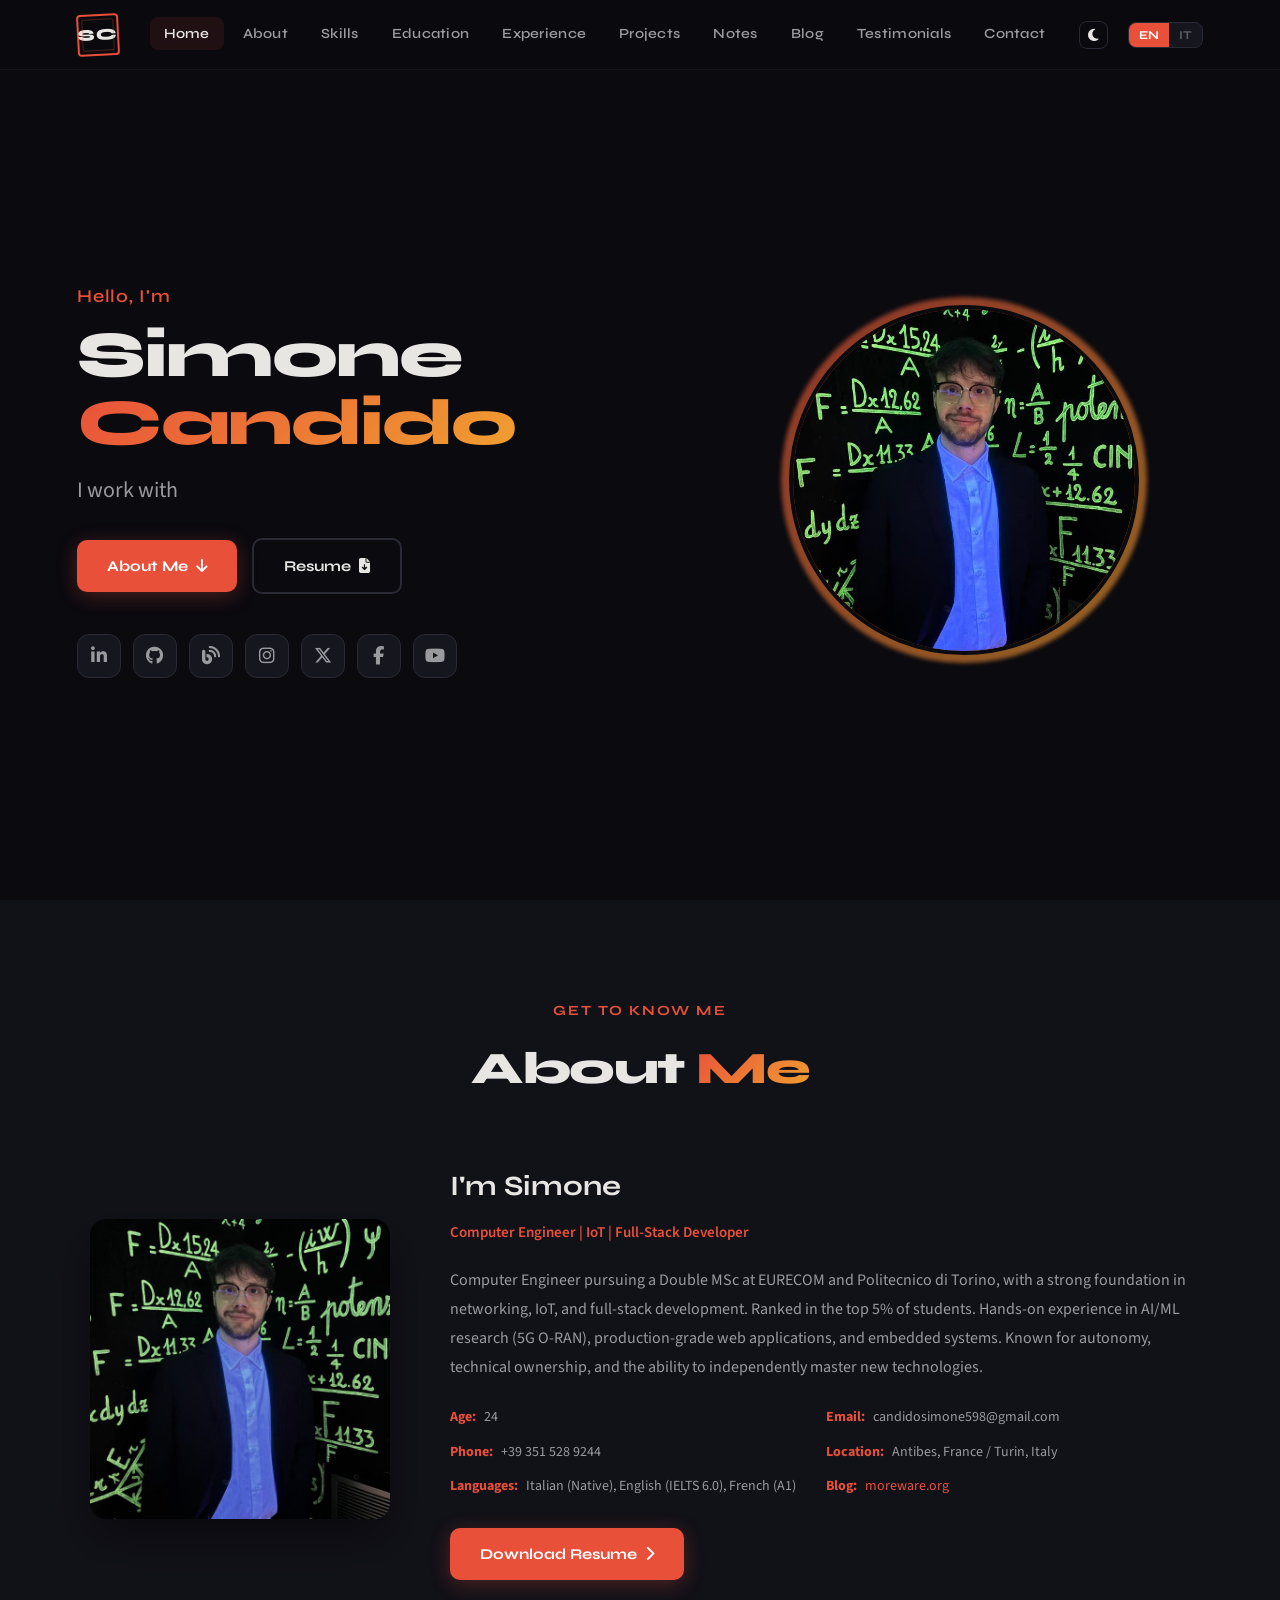
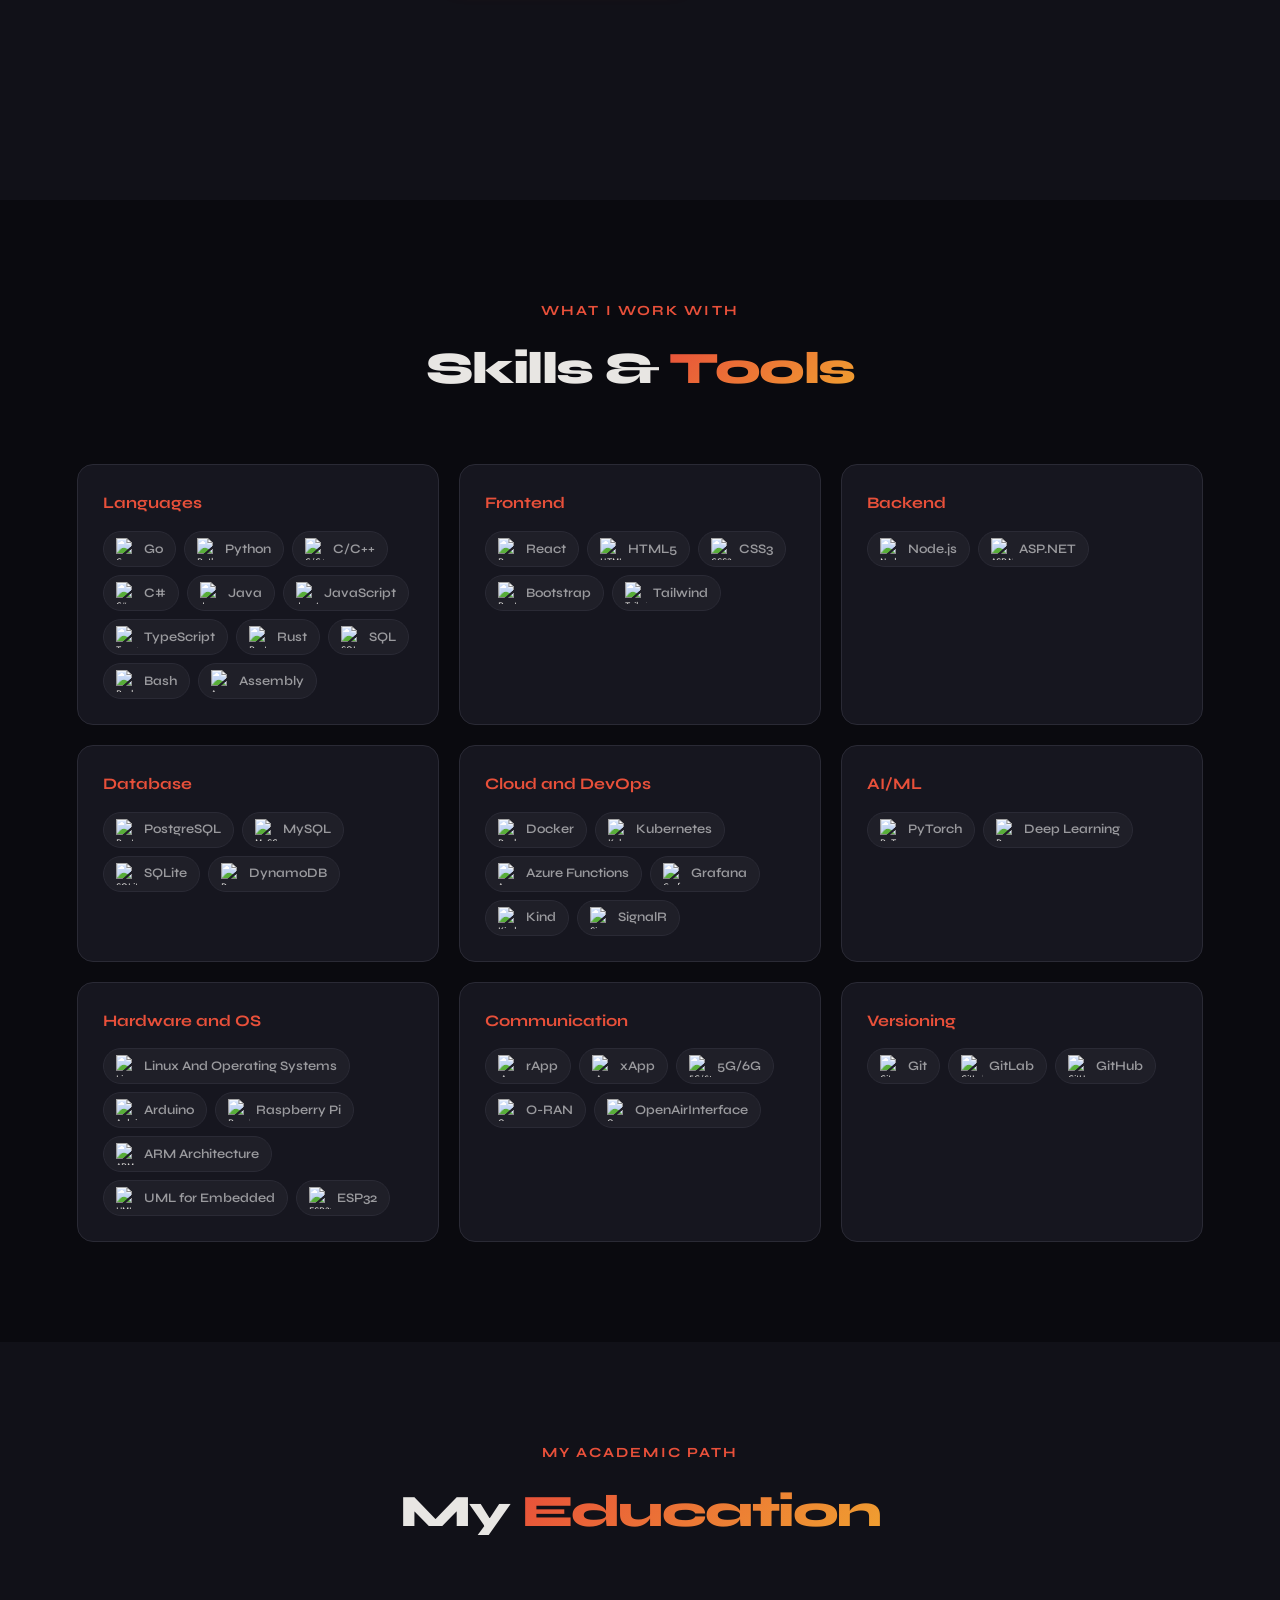
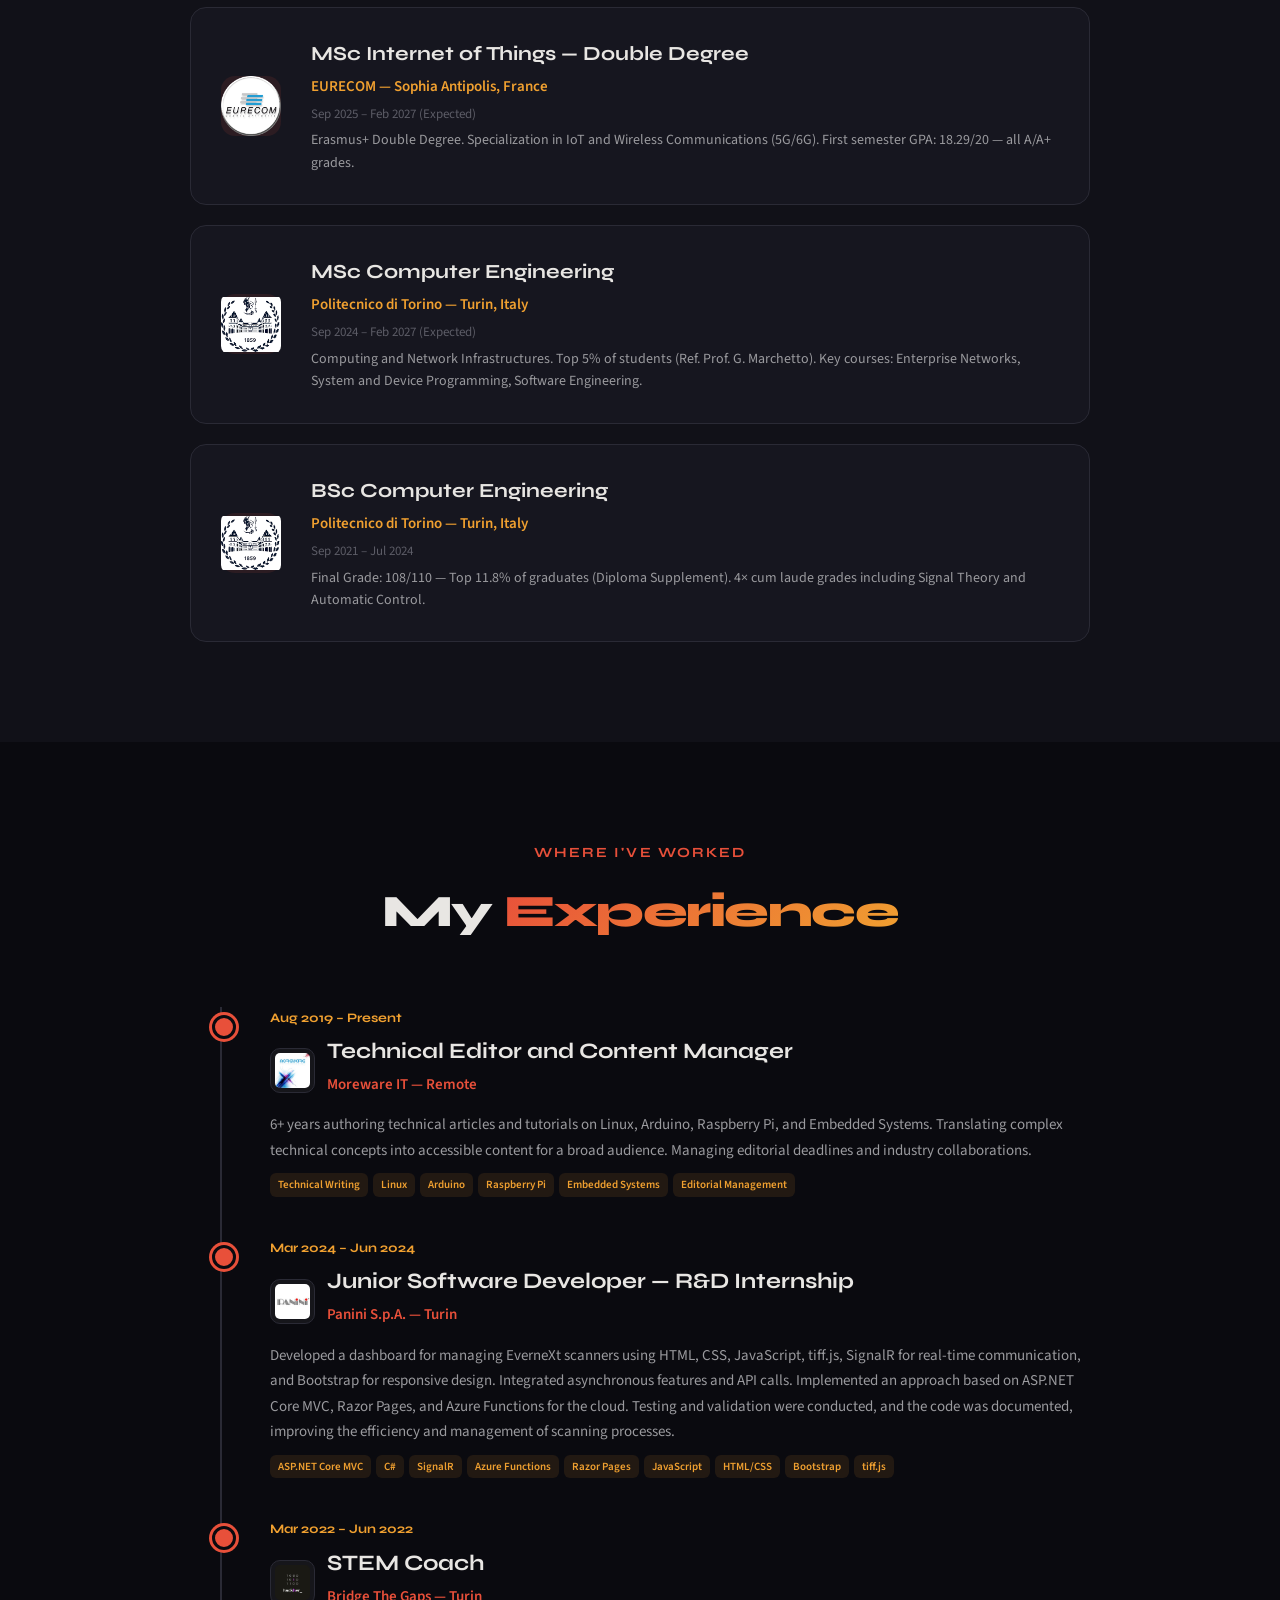
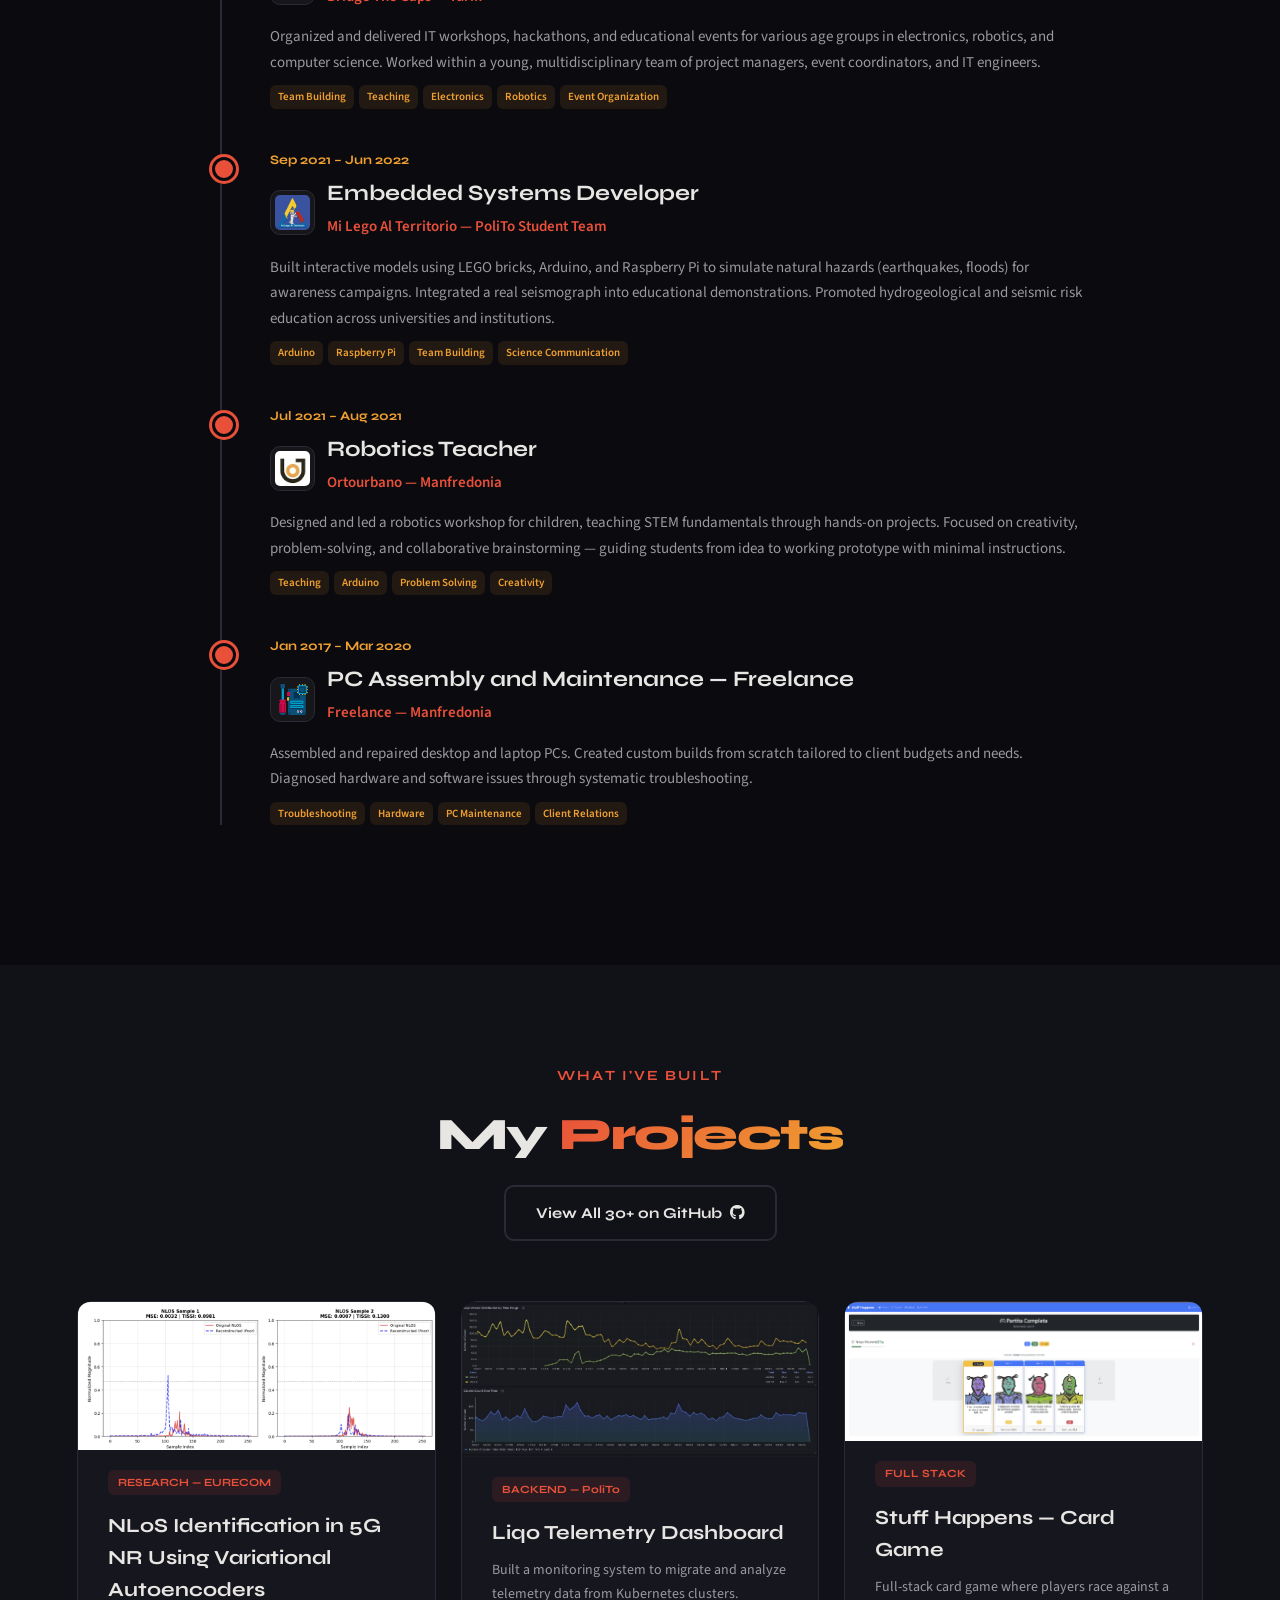
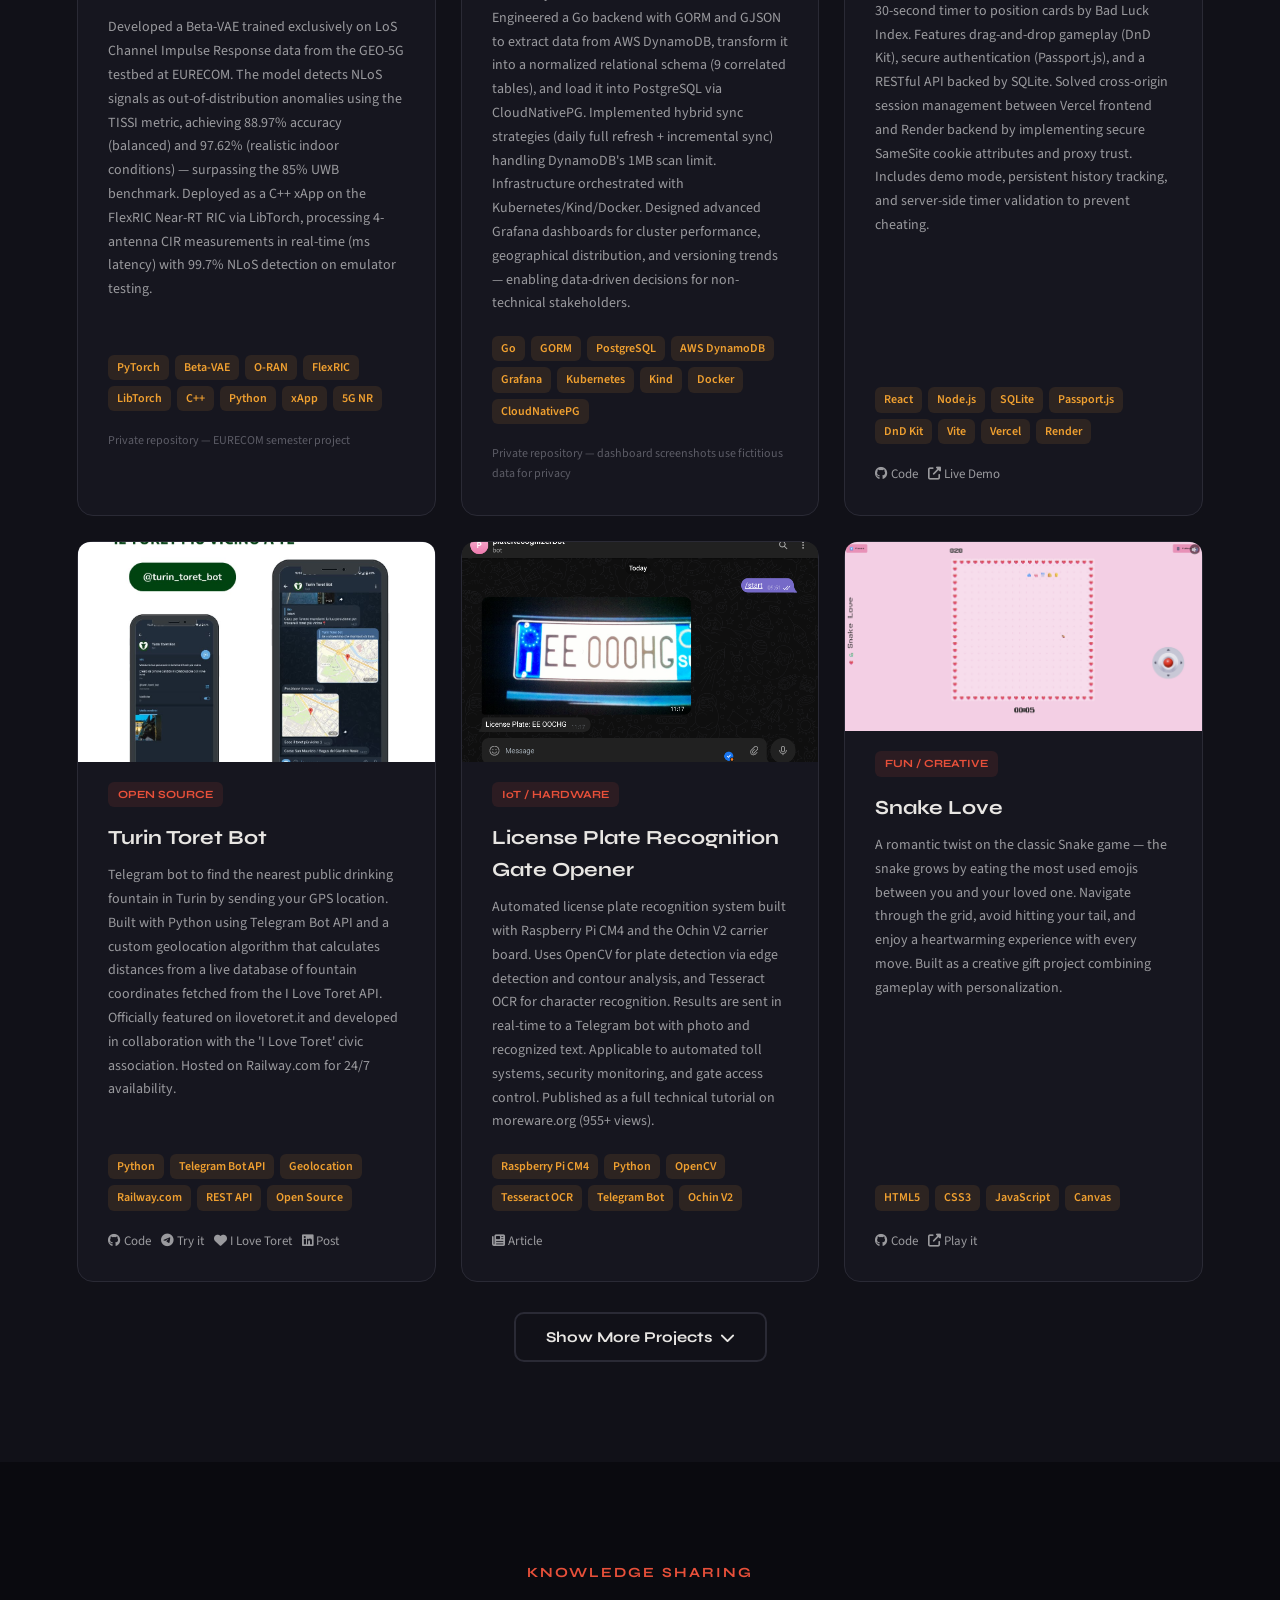
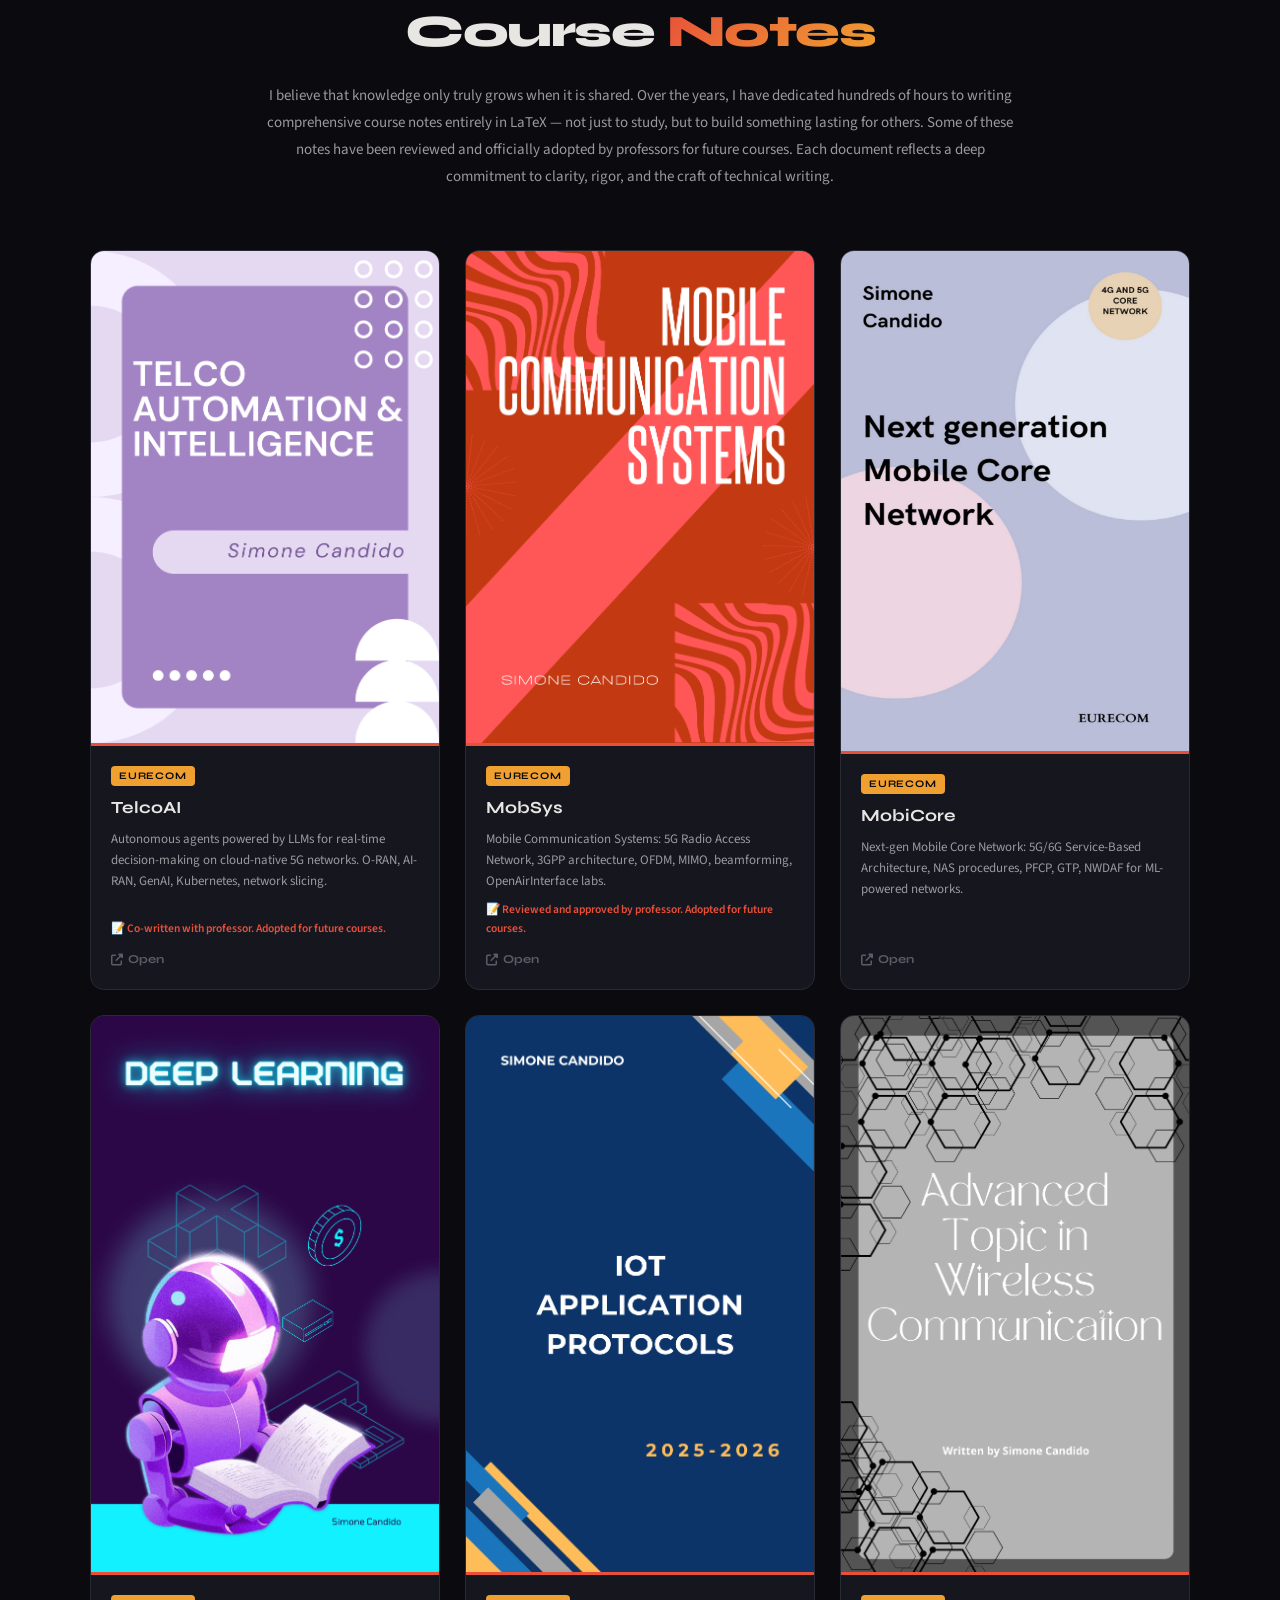
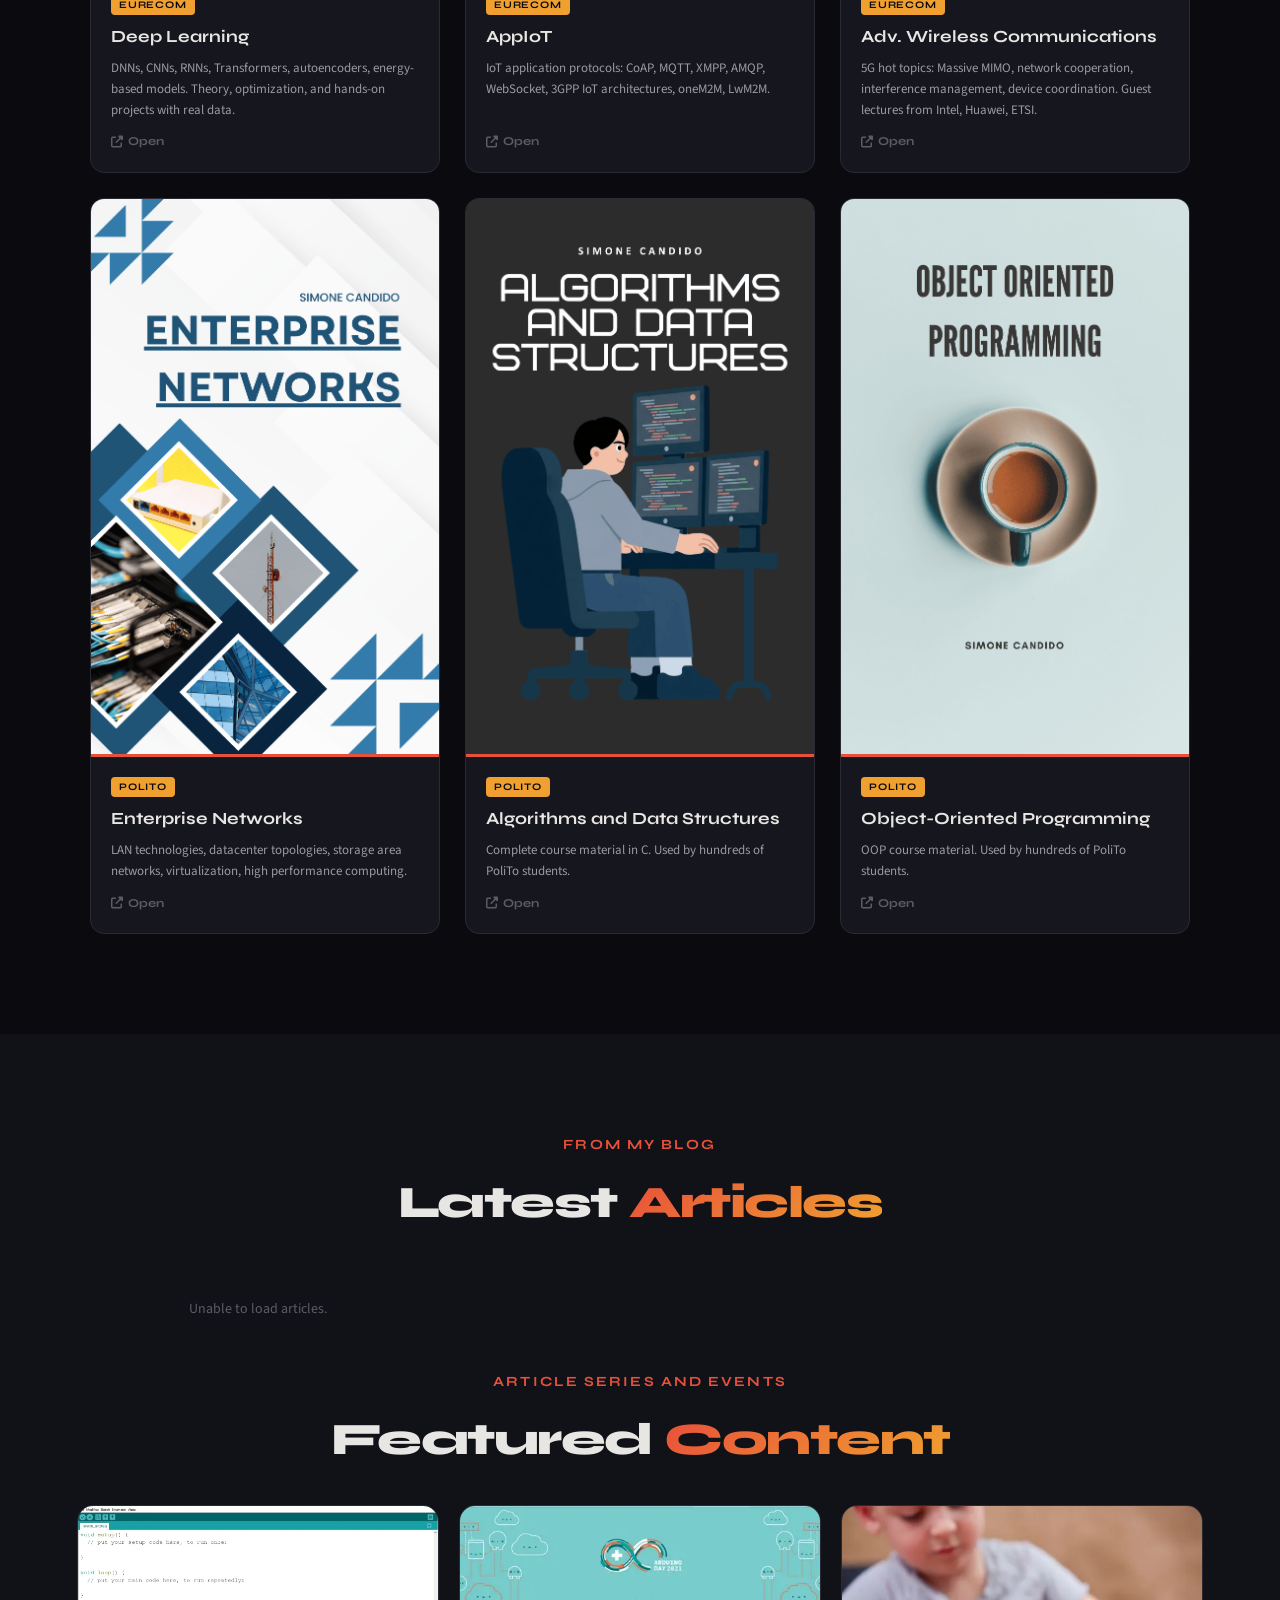
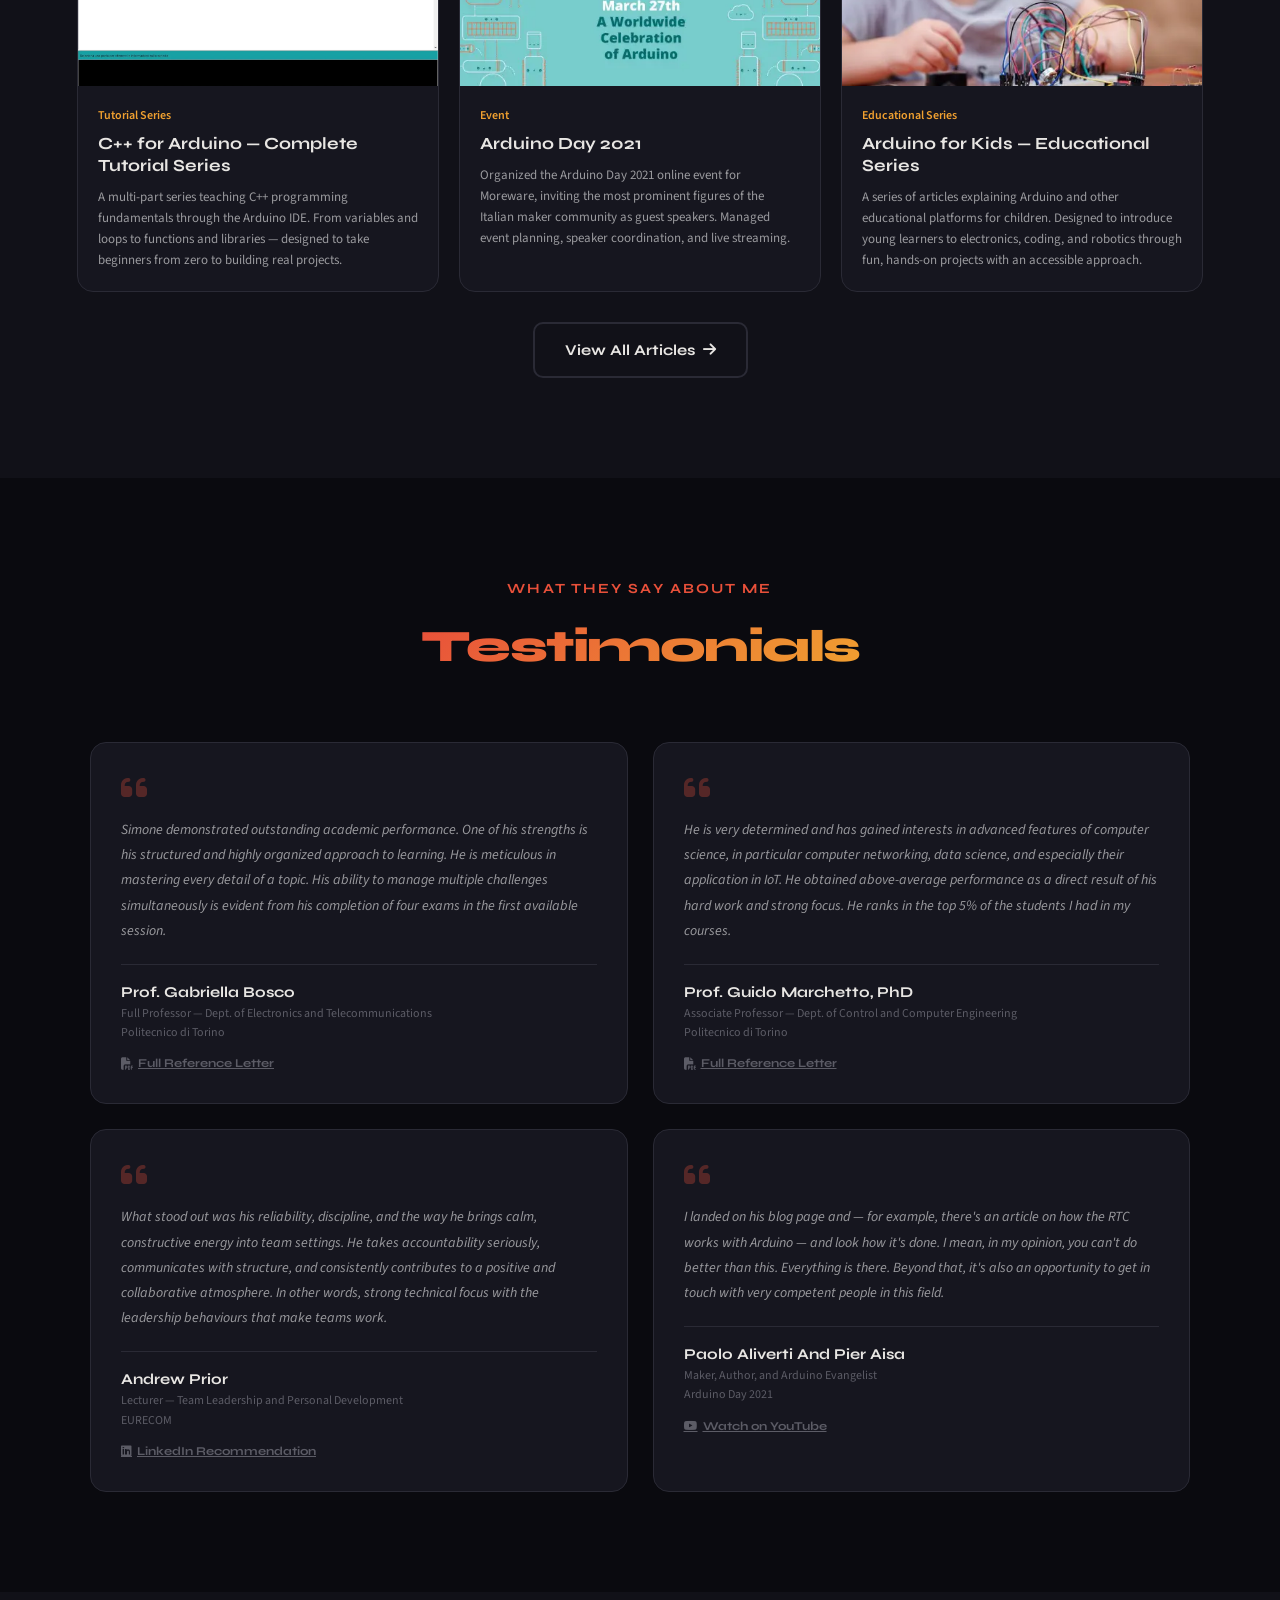
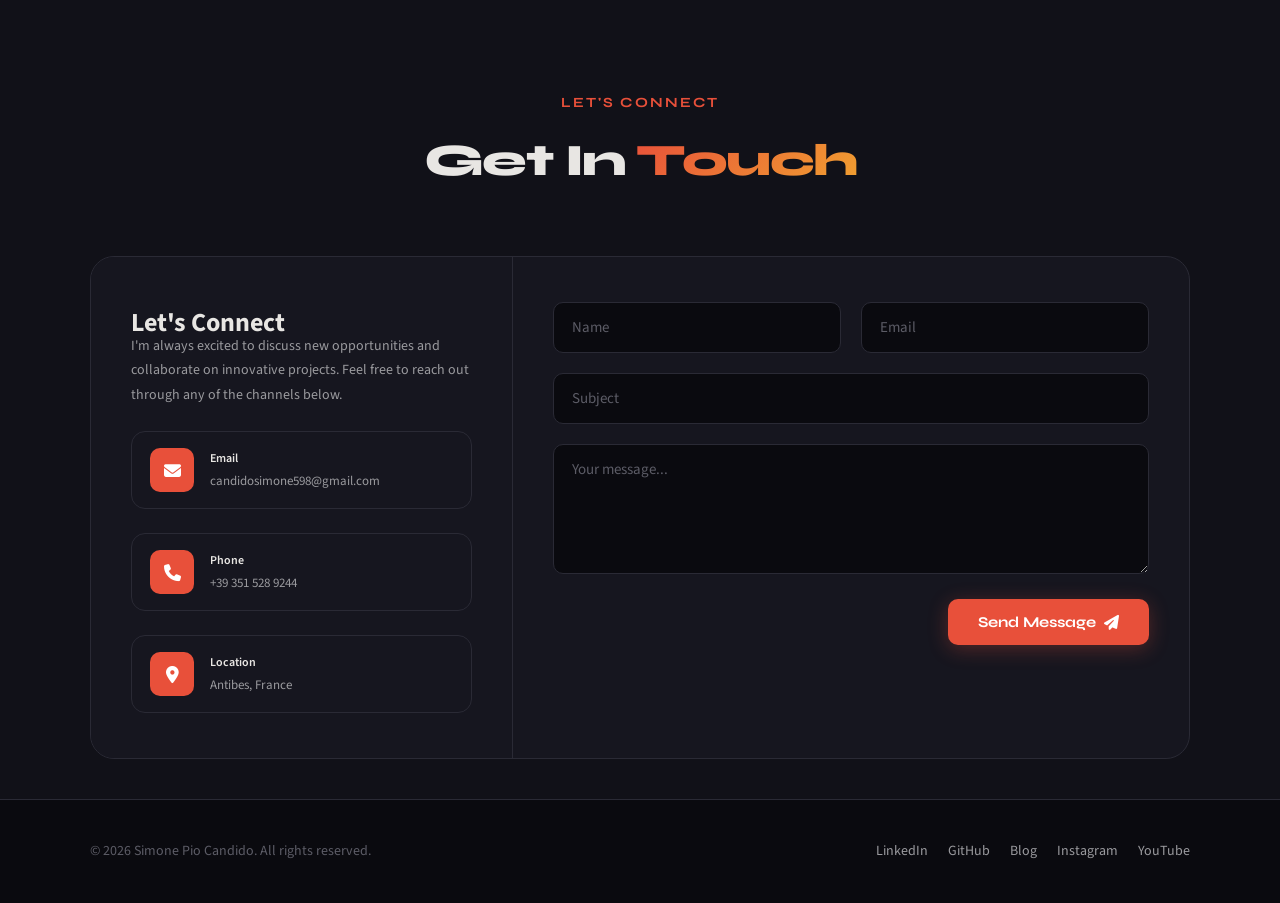
==== commit 266861f1: "Add new styles for projects, skills, testimonials, and responsive design - Created projects.css for " ====
--- a/index.html
+++ b/index.html
@@ -9,7 +9,22 @@
     <link rel="preconnect" href="https://fonts.googleapis.com">
     <link href="https://fonts.googleapis.com/css2?family=Syne:wght@400;600;700;800&family=Source+Sans+3:ital,wght@0,300;0,400;0,600;0,700;1,400&display=swap" rel="stylesheet">
     <link rel="icon" href="assets/images/favicon.png" type="image/png">
-    <link rel="stylesheet" href="style/style.css">
+    <!-- Base: variabili, reset, componenti comuni -->
+    <link rel="stylesheet" href="style/base.css">
+    <!-- Sezioni -->
+    <link rel="stylesheet" href="style/header.css">
+    <link rel="stylesheet" href="style/home.css">
+    <link rel="stylesheet" href="style/about.css">
+    <link rel="stylesheet" href="style/skills.css">
+    <link rel="stylesheet" href="style/education.css">
+    <link rel="stylesheet" href="style/experience.css">
+    <link rel="stylesheet" href="style/projects.css">
+    <link rel="stylesheet" href="style/notes.css">
+    <link rel="stylesheet" href="style/blog.css">
+    <link rel="stylesheet" href="style/testimonials.css">
+    <link rel="stylesheet" href="style/contact.css">
+    <!-- Responsive (sempre per ultimo) -->
+    <link rel="stylesheet" href="style/responsive.css">
 </head>
 <body>
 <!-- ===== HEADER ===== -->
@@ -80,7 +95,7 @@
 <!-- ===== FOOTER ===== -->
 <footer>
     <div class="footer-content">
-        <p data-en="&copy; 2026 Simone Pio Candido. All rights reserved." data-it="&copy; 2026 Simone Pio Candido. Tutti i diritti riservati.">&copy; 2026 Simone Pio Candido. All rights reserved.</p>
+        <p id="copyright" data-en="&copy; 2026 Simone Pio Candido. All rights reserved." data-it="&copy; 2026 Simone Pio Candido. Tutti i diritti riservati.">&copy; 2026 Simone Pio Candido. All rights reserved.</p>
         <div class="footer-links">
             <a href="https://www.linkedin.com/in/simone-candido" target="_blank">LinkedIn</a>
             <a href="https://github.com/SimoneMoreWare" target="_blank">GitHub</a>
--- a/style/base.css
+++ b/style/base.css
@@ -0,0 +1,151 @@
+/* ===== VARIABLES & RESET ===== */
+:root {
+    --bg-primary: #0a0a0f;
+    --bg-secondary: #111118;
+    --bg-card: #16161f;
+    --accent: #e8503a;
+    --accent-glow: rgba(232, 80, 58, 0.3);
+    --accent-secondary: #f0a030;
+    --text-primary: #e8e6e3;
+    --text-secondary: #9a9a9e;
+    --text-muted: #5c5c66;
+    --border: #2a2a35;
+    --gradient-1: linear-gradient(135deg, #e8503a, #f0a030);
+    --font-display: 'Syne', sans-serif;
+    --font-body: 'Source Sans 3', sans-serif;
+}
+* {
+    margin: 0;
+    padding: 0;
+    box-sizing: border-box;
+}
+html {
+    font-size: 62.5%;
+    scroll-behavior: smooth;
+    overflow-x: hidden;
+}
+html::-webkit-scrollbar { width: 6px; }
+html::-webkit-scrollbar-track { background: var(--bg-primary); }
+html::-webkit-scrollbar-thumb { background: var(--accent); border-radius: 3px; }
+body {
+    background: var(--bg-primary);
+    color: var(--text-primary);
+    font-family: var(--font-body);
+    line-height: 1.6;
+}
+
+/* ===== LIGHT THEME ===== */
+html.light {
+    --bg-primary: #f5f5f7;
+    --bg-secondary: #ffffff;
+    --bg-card: #f0f0f3;
+    --accent: #e8503a;
+    --accent-glow: rgba(232, 80, 58, 0.2);
+    --accent-secondary: #c47a20;
+    --text-primary: #1a1a2e;
+    --text-secondary: #4a4a5a;
+    --text-muted: #8a8a9a;
+    --border: #d8d8e0;
+}
+html.light header { background: rgba(245, 245, 247, 0.9); }
+html.light .navbar.open { background: var(--bg-secondary); }
+html.light .social-icons a { background: #fff; }
+html.light .skill-card { background: rgba(0,0,0,0.03); }
+
+/* ===== SECTIONS COMMON ===== */
+section { min-height: 100vh; padding: 10rem 6%; }
+.section-header {
+    text-align: center;
+    margin-bottom: 6rem;
+}
+.section-header .label {
+    font-family: var(--font-display);
+    font-size: 1.4rem;
+    font-weight: 700;
+    color: var(--accent);
+    text-transform: uppercase;
+    letter-spacing: 0.15em;
+    margin-bottom: 1rem;
+}
+.section-header h2 {
+    font-family: var(--font-display);
+    font-size: 4.5rem;
+    font-weight: 800;
+    letter-spacing: -1.5px;
+}
+.section-header h2 span {
+    background: var(--gradient-1);
+    -webkit-background-clip: text;
+    -webkit-text-fill-color: transparent;
+    background-clip: text;
+}
+
+/* ===== BUTTONS ===== */
+.btn-primary {
+    display: inline-flex;
+    align-items: center;
+    gap: 0.8rem;
+    padding: 1.4rem 3rem;
+    font-family: var(--font-display);
+    font-size: 1.5rem;
+    font-weight: 700;
+    color: #fff;
+    background: var(--accent);
+    border: none;
+    border-radius: 10px;
+    cursor: pointer;
+    text-decoration: none;
+    transition: 0.3s;
+    box-shadow: 0 4px 20px var(--accent-glow);
+}
+.btn-primary:hover {
+    transform: translateY(-2px);
+    box-shadow: 0 8px 30px var(--accent-glow);
+}
+.btn-outline {
+    display: inline-flex;
+    align-items: center;
+    gap: 0.8rem;
+    padding: 1.4rem 3rem;
+    font-family: var(--font-display);
+    font-size: 1.5rem;
+    font-weight: 700;
+    color: var(--text-primary);
+    background: transparent;
+    border: 2px solid var(--border);
+    border-radius: 10px;
+    cursor: pointer;
+    text-decoration: none;
+    transition: 0.3s;
+}
+.btn-outline:hover {
+    border-color: var(--accent);
+    color: var(--accent);
+    transform: translateY(-2px);
+}
+
+/* ===== SCROLL TOP ===== */
+#scroll-top {
+    position: fixed;
+    bottom: 3rem;
+    right: 3rem;
+    width: 4.5rem;
+    height: 4.5rem;
+    display: flex;
+    align-items: center;
+    justify-content: center;
+    background: var(--accent);
+    color: #fff;
+    border-radius: 12px;
+    font-size: 2rem;
+    text-decoration: none;
+    opacity: 0;
+    pointer-events: none;
+    transition: 0.3s;
+    box-shadow: 0 4px 15px var(--accent-glow);
+    z-index: 999;
+}
+#scroll-top.active {
+    opacity: 1;
+    pointer-events: all;
+}
--- a/style/header.css
+++ b/style/header.css
@@ -0,0 +1,145 @@
+/* ===== HEADER ===== */
+header {
+    position: fixed;
+    top: 0;
+    left: 0;
+    right: 0;
+    z-index: 1000;
+    display: flex;
+    align-items: center;
+    justify-content: space-between;
+    padding: 0 6%;
+    height: 7rem;
+    background: rgba(10, 10, 15, 0.85);
+    backdrop-filter: blur(20px);
+    border-bottom: 1px solid rgba(255,255,255,0.04);
+    transition: 0.3s;
+}
+header.scrolled {
+    box-shadow: 0 4px 30px rgba(0,0,0,0.3);
+}
+.logo {
+    text-decoration: none;
+    display: flex;
+    align-items: center;
+}
+.monogram {
+    display: inline-flex;
+    align-items: center;
+    justify-content: center;
+    width: 4.2rem;
+    height: 4.2rem;
+    font-family: var(--font-display);
+    font-size: 1.6rem;
+    font-weight: 800;
+    letter-spacing: 0.05em;
+    color: var(--text-primary);
+    border: 2px solid var(--accent);
+    border-radius: 4px;
+    transform: rotate(-3deg);
+    transition: 0.3s;
+    position: relative;
+}
+.monogram::after {
+    content: '';
+    position: absolute;
+    inset: 3px;
+    border: 1px solid rgba(232, 80, 58, 0.3);
+    border-radius: 2px;
+}
+.logo:hover .monogram {
+    background: var(--accent);
+    color: #fff;
+    transform: rotate(0deg);
+    box-shadow: 0 0 20px var(--accent-glow);
+}
+.logo:hover .monogram::after {
+    border-color: rgba(255,255,255,0.3);
+}
+.nav-right {
+    display: flex;
+    align-items: center;
+    gap: 2rem;
+}
+.navbar ul {
+    list-style: none;
+    display: flex;
+    gap: 0.5rem;
+}
+.navbar ul li a {
+    font-family: var(--font-display);
+    font-size: 1.4rem;
+    font-weight: 600;
+    color: var(--text-secondary);
+    text-decoration: none;
+    padding: 0.8rem 1.4rem;
+    border-radius: 8px;
+    transition: 0.25s;
+    letter-spacing: 0.02em;
+}
+.navbar ul li a:hover,
+.navbar ul li a.active {
+    color: var(--text-primary);
+    background: rgba(232, 80, 58, 0.1);
+}
+.lang-toggle {
+    display: flex;
+    background: var(--bg-card);
+    border-radius: 8px;
+    border: 1px solid var(--border);
+    overflow: hidden;
+}
+.lang-toggle button {
+    font-family: var(--font-display);
+    font-size: 1.2rem;
+    font-weight: 700;
+    padding: 0.5rem 1rem;
+    border: none;
+    background: transparent;
+    color: var(--text-muted);
+    cursor: pointer;
+    transition: 0.25s;
+}
+.lang-toggle button.active {
+    background: var(--accent);
+    color: #fff;
+}
+#menu-btn {
+    font-size: 2.4rem;
+    color: var(--text-primary);
+    cursor: pointer;
+    display: none;
+}
+
+/* ===== FOOTER ===== */
+footer {
+    background: var(--bg-primary);
+    border-top: 1px solid var(--border);
+    padding: 4rem 6%;
+    text-align: center;
+}
+footer .footer-content {
+    display: flex;
+    justify-content: space-between;
+    align-items: center;
+    max-width: 1100px;
+    margin: 0 auto;
+    flex-wrap: wrap;
+    gap: 2rem;
+}
+footer p {
+    font-size: 1.4rem;
+    color: var(--text-muted);
+    text-transform: none;
+}
+footer .footer-links {
+    display: flex;
+    gap: 2rem;
+}
+footer .footer-links a {
+    font-size: 1.4rem;
+    color: var(--text-secondary);
+    text-decoration: none;
+    transition: 0.2s;
+}
+footer .footer-links a:hover { color: var(--accent); }
--- a/style/home.css
+++ b/style/home.css
@@ -0,0 +1,113 @@
+/* ===== HERO ===== */
+.home {
+    position: relative;
+    min-height: 100vh;
+    display: flex;
+    align-items: center;
+    padding: 10rem 6% 4rem;
+    overflow: hidden;
+}
+#particles-js {
+    position: absolute;
+    top: 0; left: 0;
+    width: 100%; height: 100%;
+    z-index: 0;
+}
+.home .content {
+    position: relative;
+    z-index: 1;
+    flex: 1 1 55%;
+}
+.home .greeting {
+    font-family: var(--font-display);
+    font-size: 1.8rem;
+    color: var(--accent);
+    font-weight: 600;
+    margin-bottom: 1rem;
+    letter-spacing: 0.05em;
+}
+.home h1 {
+    font-family: var(--font-display);
+    font-size: 6.5rem;
+    font-weight: 800;
+    line-height: 1.05;
+    margin-bottom: 1.5rem;
+    letter-spacing: -2px;
+}
+.home h1 span {
+    background: var(--gradient-1);
+    -webkit-background-clip: text;
+    -webkit-text-fill-color: transparent;
+    background-clip: text;
+}
+.home .typing-line {
+    font-size: 2.2rem;
+    color: var(--text-secondary);
+    margin-bottom: 3rem;
+    min-height: 3.5rem;
+}
+.home .typing-line .typing-text {
+    color: var(--accent-secondary);
+    font-weight: 600;
+}
+.home .cta-group {
+    display: flex;
+    gap: 1.5rem;
+    align-items: center;
+    margin-bottom: 4rem;
+}
+.social-icons {
+    display: flex;
+    gap: 1.2rem;
+    list-style: none;
+}
+.social-icons a {
+    display: flex;
+    align-items: center;
+    justify-content: center;
+    width: 4.4rem;
+    height: 4.4rem;
+    border-radius: 12px;
+    font-size: 1.8rem;
+    color: var(--text-secondary);
+    background: var(--bg-card);
+    border: 1px solid var(--border);
+    transition: 0.3s;
+    text-decoration: none;
+}
+.social-icons a:hover {
+    color: #fff;
+    background: var(--accent);
+    border-color: var(--accent);
+    transform: translateY(-3px);
+    box-shadow: 0 8px 20px var(--accent-glow);
+}
+.home .image {
+    flex: 1 1 40%;
+    display: flex;
+    justify-content: center;
+    z-index: 1;
+}
+.home .image .img-wrapper {
+    position: relative;
+    width: 35rem;
+    height: 35rem;
+}
+.home .image .img-wrapper::before {
+    content: '';
+    position: absolute;
+    top: -8px; left: -8px;
+    right: -8px; bottom: -8px;
+    background: var(--gradient-1);
+    border-radius: 50%;
+    z-index: -1;
+    opacity: 0.6;
+    filter: blur(2px);
+}
+.home .image img {
+    width: 100%;
+    height: 100%;
+    object-fit: cover;
+    border-radius: 50%;
+    border: 4px solid var(--bg-primary);
+}
--- a/style/about.css
+++ b/style/about.css
@@ -0,0 +1,56 @@
+/* ===== ABOUT ===== */
+.about { background: var(--bg-secondary); }
+.about .row {
+    display: flex;
+    gap: 6rem;
+    align-items: center;
+    max-width: 1100px;
+    margin: 0 auto;
+}
+.about .row .image { flex: 0 0 30rem; }
+.about .row .image img {
+    width: 100%;
+    border-radius: 16px;
+    filter: grayscale(30%);
+    transition: 0.4s;
+    box-shadow: 0 20px 40px rgba(0,0,0,0.4);
+}
+.about .row .image img:hover {
+    filter: grayscale(0%);
+    transform: scale(1.02);
+}
+.about .row .content { flex: 1; }
+.about .row .content h3 {
+    font-family: var(--font-display);
+    font-size: 2.8rem;
+    font-weight: 700;
+    margin-bottom: 1rem;
+}
+.about .row .content .tag {
+    font-size: 1.5rem;
+    color: var(--accent);
+    font-weight: 600;
+    margin-bottom: 2rem;
+}
+.about .row .content p {
+    font-size: 1.6rem;
+    color: var(--text-secondary);
+    margin-bottom: 2.5rem;
+    text-transform: none;
+    line-height: 1.8;
+}
+.info-grid {
+    display: grid;
+    grid-template-columns: 1fr 1fr;
+    gap: 1.2rem;
+    margin-bottom: 3rem;
+}
+.info-grid .info-item {
+    font-size: 1.4rem;
+    color: var(--text-secondary);
+    text-transform: none;
+}
+.info-grid .info-item strong {
+    color: var(--accent);
+    margin-right: 0.5rem;
+}
--- a/style/skills.css
+++ b/style/skills.css
@@ -0,0 +1,52 @@
+/* ===== SKILLS ===== */
+.skills { background: var(--bg-primary); }
+.skills-grid {
+    max-width: 1200px;
+    margin: 0 auto;
+    display: grid;
+    grid-template-columns: repeat(3, 1fr);
+    gap: 2rem;
+}
+.skills-category {
+    background: var(--bg-card);
+    border: 1px solid var(--border);
+    border-radius: 16px;
+    padding: 2.5rem;
+    transition: 0.3s;
+}
+.skills-category:hover { border-color: var(--accent); }
+.skills-category h3 {
+    font-family: var(--font-display);
+    font-size: 1.6rem;
+    font-weight: 700;
+    color: var(--accent);
+    margin-bottom: 1.5rem;
+}
+.skills-category-grid {
+    display: flex;
+    flex-wrap: wrap;
+    gap: 0.8rem;
+}
+.skill-card {
+    display: inline-flex;
+    align-items: center;
+    gap: 0.6rem;
+    padding: 0.6rem 1.2rem;
+    background: rgba(255,255,255,0.04);
+    border: 1px solid var(--border);
+    border-radius: 20px;
+    transition: 0.3s;
+    cursor: default;
+}
+.skill-card:hover {
+    border-color: var(--accent);
+    background: rgba(232, 80, 58, 0.08);
+}
+.skill-card img { width: 22px; height: 22px; }
+.skill-card span {
+    font-family: var(--font-display);
+    font-size: 1.3rem;
+    font-weight: 600;
+    color: var(--text-secondary);
+    white-space: nowrap;
+}
--- a/style/education.css
+++ b/style/education.css
@@ -0,0 +1,63 @@
+/* ===== EDUCATION ===== */
+.education { background: var(--bg-secondary); }
+.edu-container {
+    max-width: 900px;
+    margin: 0 auto;
+    display: flex;
+    flex-direction: column;
+    gap: 2rem;
+}
+.edu-card {
+    display: flex;
+    gap: 3rem;
+    padding: 3rem;
+    background: var(--bg-card);
+    border: 1px solid var(--border);
+    border-radius: 16px;
+    transition: 0.3s;
+    align-items: center;
+}
+.edu-card:hover {
+    border-color: var(--accent);
+    transform: translateX(5px);
+}
+.edu-card .edu-icon {
+    flex-shrink: 0;
+    width: 6rem;
+    height: 6rem;
+    display: flex;
+    align-items: center;
+    justify-content: center;
+    background: rgba(232, 80, 58, 0.1);
+    border-radius: 14px;
+    font-size: 2.6rem;
+    color: var(--accent);
+}
+.edu-card .edu-icon img {
+    width: 100%;
+    height: 100%;
+    object-fit: contain;
+    border-radius: 8px;
+}
+.edu-card h3 {
+    font-family: var(--font-display);
+    font-size: 2rem;
+    font-weight: 700;
+    margin-bottom: 0.5rem;
+}
+.edu-card .school {
+    font-size: 1.5rem;
+    color: var(--accent-secondary);
+    font-weight: 600;
+}
+.edu-card .year {
+    font-size: 1.3rem;
+    color: var(--text-muted);
+    margin-top: 0.5rem;
+}
+.edu-card .detail {
+    font-size: 1.4rem;
+    color: var(--text-secondary);
+    margin-top: 0.5rem;
+    text-transform: none;
+}
--- a/style/experience.css
+++ b/style/experience.css
@@ -0,0 +1,88 @@
+/* ===== EXPERIENCE ===== */
+.experience { background: var(--bg-primary); }
+.timeline {
+    position: relative;
+    max-width: 900px;
+    margin: 0 auto;
+}
+.timeline::before {
+    content: '';
+    position: absolute;
+    left: 30px;
+    top: 0;
+    bottom: 0;
+    width: 2px;
+    background: var(--border);
+}
+.timeline-item {
+    position: relative;
+    padding-left: 8rem;
+    margin-bottom: 4rem;
+}
+.timeline-item::before {
+    content: '';
+    position: absolute;
+    left: 22px;
+    top: 8px;
+    width: 18px;
+    height: 18px;
+    border-radius: 50%;
+    background: var(--accent);
+    border: 3px solid var(--bg-primary);
+    box-shadow: 0 0 0 3px var(--accent);
+}
+.timeline-item .tl-date {
+    font-family: var(--font-display);
+    font-size: 1.3rem;
+    color: var(--accent-secondary);
+    font-weight: 700;
+    margin-bottom: 0.5rem;
+}
+.timeline-item h3 {
+    font-family: var(--font-display);
+    font-size: 2.2rem;
+    font-weight: 700;
+    margin-bottom: 0.3rem;
+}
+.timeline-item .tl-company {
+    font-size: 1.5rem;
+    color: var(--accent);
+    font-weight: 600;
+    margin-bottom: 1rem;
+}
+.timeline-item p {
+    font-size: 1.5rem;
+    color: var(--text-secondary);
+    text-transform: none;
+    line-height: 1.7;
+}
+.tl-skills {
+    display: flex;
+    flex-wrap: wrap;
+    gap: 0.5rem;
+    margin-top: 1rem;
+}
+.tl-skills span {
+    font-size: 1.1rem;
+    padding: 0.3rem 0.8rem;
+    border-radius: 6px;
+    background: rgba(240, 160, 48, 0.1);
+    color: var(--accent-secondary);
+    font-weight: 600;
+}
+.tl-header {
+    display: flex;
+    align-items: center;
+    gap: 1.2rem;
+    margin-bottom: 0.5rem;
+}
+.tl-logo {
+    width: 4.5rem;
+    height: 4.5rem;
+    object-fit: contain;
+    border-radius: 10px;
+    border: 1px solid var(--border);
+    padding: 0.4rem;
+    background: rgba(255,255,255,0.05);
+    flex-shrink: 0;
+}
--- a/style/projects.css
+++ b/style/projects.css
@@ -0,0 +1,96 @@
+/* ===== PROJECTS ===== */
+.projects { background: var(--bg-secondary); }
+.projects-grid {
+    display: grid;
+    grid-template-columns: repeat(auto-fill, minmax(32rem, 1fr));
+    gap: 2.5rem;
+    max-width: 1200px;
+    margin: 0 auto;
+}
+.project-card {
+    background: var(--bg-card);
+    border: 1px solid var(--border);
+    border-radius: 16px;
+    padding: 3rem;
+    transition: 0.3s;
+    display: flex;
+    flex-direction: column;
+}
+.project-card:hover {
+    border-color: var(--accent);
+    transform: translateY(-5px);
+    box-shadow: 0 15px 40px rgba(0,0,0,0.3);
+}
+.project-card .proj-tag {
+    display: inline-block;
+    font-family: var(--font-display);
+    font-size: 1.1rem;
+    font-weight: 700;
+    color: var(--accent);
+    background: rgba(232, 80, 58, 0.1);
+    padding: 0.4rem 1rem;
+    border-radius: 6px;
+    margin-bottom: 1.5rem;
+    width: fit-content;
+}
+.project-card h3 {
+    font-family: var(--font-display);
+    font-size: 2rem;
+    font-weight: 700;
+    margin-bottom: 1rem;
+}
+.project-card p {
+    font-size: 1.4rem;
+    color: var(--text-secondary);
+    text-transform: none;
+    line-height: 1.7;
+    flex-grow: 1;
+    margin-bottom: 2rem;
+}
+.project-card .tech-tags {
+    display: flex;
+    flex-wrap: wrap;
+    gap: 0.6rem;
+    margin-bottom: 2rem;
+}
+.project-card .tech-tags span {
+    font-size: 1.2rem;
+    padding: 0.3rem 0.9rem;
+    border-radius: 6px;
+    background: rgba(240, 160, 48, 0.1);
+    color: var(--accent-secondary);
+    font-weight: 600;
+}
+.project-card .proj-links {
+    display: flex;
+    gap: 1rem;
+    align-items: center;
+}
+.project-card .proj-links a {
+    font-size: 1.3rem;
+    color: var(--text-secondary);
+    text-decoration: none;
+    transition: 0.2s;
+}
+.project-card .proj-links a:hover { color: var(--accent); }
+.project-card .proj-links a.demo-link {
+    color: var(--accent);
+    border: 1.5px solid var(--accent);
+    padding: 0.4rem 1.1rem;
+    border-radius: 2rem;
+    font-size: 1.25rem;
+    font-weight: 600;
+    transition: background 0.2s, color 0.2s;
+}
+.project-card .proj-links a.demo-link:hover {
+    background: var(--accent);
+    color: #fff;
+}
+.projects-hidden { display: none; }
+.projects-hidden.show {
+    display: grid;
+    grid-template-columns: repeat(auto-fill, minmax(32rem, 1fr));
+    gap: 2.5rem;
+    max-width: 1200px;
+    margin: 2.5rem auto 0;
+}
--- a/style/notes.css
+++ b/style/notes.css
@@ -0,0 +1,90 @@
+/* ===== NOTES ===== */
+.notes { background: var(--bg-primary); }
+.notes-grid {
+    display: grid;
+    grid-template-columns: repeat(3, 1fr);
+    gap: 2.5rem;
+    max-width: 1100px;
+    margin: 0 auto;
+}
+.note-card {
+    display: flex;
+    flex-direction: column;
+    background: var(--bg-card);
+    border: 1px solid var(--border);
+    border-radius: 14px;
+    overflow: hidden;
+    text-decoration: none;
+    transition: 0.3s;
+}
+.note-card:hover {
+    transform: translateY(-6px);
+    border-color: var(--accent);
+    box-shadow: 0 16px 40px rgba(0,0,0,0.35);
+}
+.note-spine {
+    position: relative;
+    overflow: hidden;
+    background: #0a0a0f;
+    border-bottom: 3px solid var(--accent);
+}
+.note-spine img {
+    width: 100%;
+    display: block;
+    transition: 0.4s;
+}
+.note-card:hover .note-spine img { transform: scale(1.03); }
+.note-body {
+    padding: 2rem;
+    display: flex;
+    flex-direction: column;
+    flex-grow: 1;
+}
+.note-badge {
+    display: inline-block;
+    font-family: var(--font-display);
+    font-size: 1rem;
+    font-weight: 700;
+    color: var(--bg-primary);
+    background: var(--accent-secondary);
+    padding: 0.2rem 0.8rem;
+    border-radius: 4px;
+    text-transform: uppercase;
+    letter-spacing: 0.08em;
+    margin-bottom: 0.8rem;
+    width: fit-content;
+}
+.note-card h3 {
+    font-family: var(--font-display);
+    font-size: 1.7rem;
+    font-weight: 700;
+    color: var(--text-primary);
+    margin-bottom: 0.8rem;
+}
+.note-card p {
+    font-size: 1.3rem;
+    color: var(--text-secondary);
+    text-transform: none;
+    line-height: 1.6;
+    flex-grow: 1;
+}
+.note-tag {
+    display: block;
+    margin-top: 1rem;
+    font-size: 1.15rem;
+    color: var(--accent);
+    font-weight: 600;
+    text-transform: none;
+}
+.note-link {
+    display: inline-flex;
+    align-items: center;
+    gap: 0.5rem;
+    margin-top: 1.2rem;
+    font-family: var(--font-display);
+    font-size: 1.2rem;
+    font-weight: 700;
+    color: var(--text-muted);
+    transition: 0.2s;
+}
+.note-card:hover .note-link { color: var(--accent); }
--- a/style/blog.css
+++ b/style/blog.css
@@ -0,0 +1,60 @@
+/* ===== BLOG ===== */
+.blog { background: var(--bg-secondary); }
+.blog-grid {
+    display: grid;
+    grid-template-columns: repeat(auto-fill, minmax(32rem, 1fr));
+    gap: 2rem;
+    max-width: 1200px;
+    margin: 0 auto;
+}
+.blog-card {
+    background: var(--bg-card);
+    border: 1px solid var(--border);
+    border-radius: 16px;
+    overflow: hidden;
+    transition: 0.3s;
+    display: flex;
+    flex-direction: column;
+}
+.blog-card:hover {
+    border-color: var(--accent);
+    transform: translateY(-5px);
+    box-shadow: 0 15px 40px rgba(0,0,0,0.3);
+}
+.blog-card img {
+    width: 100%;
+    height: 18rem;
+    object-fit: cover;
+}
+.blog-card .blog-body {
+    padding: 2rem;
+    flex-grow: 1;
+    display: flex;
+    flex-direction: column;
+}
+.blog-card .blog-date {
+    font-size: 1.2rem;
+    color: var(--accent-secondary);
+    font-weight: 600;
+    margin-bottom: 0.8rem;
+}
+.blog-card h3 {
+    font-family: var(--font-display);
+    font-size: 1.7rem;
+    font-weight: 700;
+    margin-bottom: 1rem;
+    line-height: 1.3;
+}
+.blog-card h3 a {
+    color: var(--text-primary);
+    text-decoration: none;
+    transition: 0.2s;
+}
+.blog-card h3 a:hover { color: var(--accent); }
+.blog-card .blog-excerpt {
+    font-size: 1.3rem;
+    color: var(--text-secondary);
+    text-transform: none;
+    line-height: 1.6;
+    flex-grow: 1;
+}
--- a/style/testimonials.css
+++ b/style/testimonials.css
@@ -0,0 +1,55 @@
+/* ===== TESTIMONIALS ===== */
+.testimonials { background: var(--bg-primary); min-height: auto; }
+.testimonials-grid {
+    display: grid;
+    grid-template-columns: repeat(2, 1fr);
+    gap: 2.5rem;
+    max-width: 1100px;
+    margin: 0 auto;
+}
+.testimonial-card {
+    background: var(--bg-card);
+    border: 1px solid var(--border);
+    border-radius: 16px;
+    padding: 3rem;
+    position: relative;
+    transition: 0.3s;
+}
+.testimonial-card:hover {
+    border-color: var(--accent);
+    transform: translateY(-4px);
+    box-shadow: 0 12px 35px rgba(0,0,0,0.3);
+}
+.testimonial-quote {
+    font-size: 3rem;
+    color: var(--accent);
+    opacity: 0.3;
+    margin-bottom: 1.5rem;
+}
+.testimonial-card p {
+    font-size: 1.4rem;
+    color: var(--text-secondary);
+    text-transform: none;
+    line-height: 1.8;
+    font-style: italic;
+    margin-bottom: 2rem;
+}
+.testimonial-author {
+    display: flex;
+    align-items: center;
+    gap: 1.2rem;
+    border-top: 1px solid var(--border);
+    padding-top: 1.5rem;
+}
+.testimonial-author h4 {
+    font-family: var(--font-display);
+    font-size: 1.5rem;
+    font-weight: 700;
+    color: var(--text-primary);
+}
+.testimonial-author span {
+    display: block;
+    font-size: 1.2rem;
+    color: var(--text-muted);
+    text-transform: none;
+}
--- a/style/contact.css
+++ b/style/contact.css
@@ -0,0 +1,115 @@
+/* ===== CONTACT ===== */
+.contact { background: var(--bg-secondary); min-height: auto; padding-bottom: 4rem; }
+
+.contact-wrapper {
+    max-width: 1100px;
+    margin: 0 auto;
+    background: var(--bg-card);
+    border: 1px solid var(--border);
+    border-radius: 24px;
+    display: grid;
+    grid-template-columns: 1fr 1.6fr;
+    overflow: hidden;
+}
+
+/* --- LEFT COLUMN --- */
+.contact-info {
+    display: flex;
+    flex-direction: column;
+    gap: 2.4rem;
+    padding: 4.5rem 4rem;
+    border-right: 1px solid var(--border);
+    background: var(--bg-card);
+}
+.contact-info h3 {
+    font-size: 2.6rem;
+    font-weight: 700;
+    color: var(--text-primary);
+}
+.contact-intro {
+    font-size: 1.4rem;
+    color: var(--text-secondary);
+    line-height: 1.75;
+    margin-top: -1rem;
+}
+.contact-card {
+    display: flex;
+    align-items: center;
+    gap: 1.6rem;
+    background: var(--bg-card);
+    border: 1px solid var(--border);
+    border-radius: 14px;
+    padding: 1.6rem 1.8rem;
+    transition: border-color 0.2s, transform 0.2s;
+}
+.contact-card:hover {
+    border-color: var(--accent);
+    transform: translateX(4px);
+}
+.contact-icon-wrap {
+    width: 4.4rem;
+    height: 4.4rem;
+    border-radius: 10px;
+    background: var(--accent);
+    display: flex;
+    align-items: center;
+    justify-content: center;
+    flex-shrink: 0;
+}
+.contact-icon-wrap i { font-size: 1.7rem; color: #fff; }
+.contact-card-label {
+    font-size: 1.2rem;
+    font-weight: 600;
+    color: var(--text-primary);
+    margin-bottom: 0.2rem;
+}
+.contact-card a,
+.contact-card span {
+    font-size: 1.3rem;
+    color: var(--text-secondary);
+    text-decoration: none;
+    transition: color 0.2s;
+    word-break: break-all;
+}
+.contact-card a:hover { color: var(--accent); }
+
+/* --- RIGHT COLUMN (form) --- */
+.contact-wrapper form {
+    padding: 4.5rem 4rem;
+    display: flex;
+    flex-direction: column;
+    gap: 2rem;
+}
+.form-row { display: flex; gap: 2rem; }
+.form-row .field { flex: 1; }
+.field input, .field textarea {
+    width: 100%;
+    padding: 1.4rem 1.8rem;
+    font-family: var(--font-body);
+    font-size: 1.5rem;
+    color: var(--text-primary);
+    background: var(--bg-primary);
+    border: 1px solid var(--border);
+    border-radius: 10px;
+    outline: none;
+    transition: 0.3s;
+    box-sizing: border-box;
+}
+.field input:focus, .field textarea:focus {
+    border-color: var(--accent);
+    box-shadow: 0 0 0 3px var(--accent-glow);
+}
+.field textarea { min-height: 13rem; resize: vertical; }
+.field input::placeholder, .field textarea::placeholder { color: var(--text-muted); }
+
+/* responsive */
+@media (max-width: 768px) {
+    .contact-wrapper { grid-template-columns: 1fr; }
+    .contact-info {
+        border-right: none;
+        border-bottom: 1px solid var(--border);
+        padding: 3rem 2.5rem;
+    }
+    .contact-wrapper form { padding: 3rem 2.5rem; }
+    .form-row { flex-direction: column; gap: 2rem; }
+}
--- a/style/responsive.css
+++ b/style/responsive.css
@@ -0,0 +1,44 @@
+/* ===== RESPONSIVE ===== */
+@media (max-width: 900px) {
+    html { font-size: 55%; }
+    .home { flex-direction: column-reverse; text-align: center; padding-top: 12rem; }
+    .home .content { flex: unset; }
+    .home .image .img-wrapper { width: 25rem; height: 25rem; }
+    .home h1 { font-size: 4.5rem; }
+    .home .cta-group { justify-content: center; }
+    .social-icons { justify-content: center; }
+    .about .row { flex-direction: column; text-align: center; gap: 3rem; }
+    .about .row .image { flex: unset; }
+    .about .row .image img { width: 25rem; }
+    .info-grid { justify-items: center; }
+    .form-row { flex-direction: column; }
+    .skills-grid { grid-template-columns: repeat(2, 1fr); }
+    .notes-grid { grid-template-columns: repeat(2, 1fr); }
+}
+@media (max-width: 768px) {
+    #menu-btn { display: block; }
+    .navbar {
+        position: fixed;
+        top: 7rem;
+        right: -100%;
+        width: 70%;
+        height: calc(100vh - 7rem);
+        background: var(--bg-secondary);
+        border-left: 1px solid var(--border);
+        padding: 2rem;
+        transition: 0.35s;
+    }
+    .navbar.open { right: 0; }
+    .navbar ul { flex-direction: column; gap: 0.5rem; }
+    .navbar ul li a { display: block; font-size: 1.6rem; padding: 1.2rem 1.5rem; }
+    .projects-grid { grid-template-columns: 1fr; }
+    .skills-grid { grid-template-columns: 1fr; }
+    .testimonials-grid { grid-template-columns: 1fr; }
+}
+@media (max-width: 480px) {
+    html { font-size: 50%; }
+    section { padding: 8rem 4%; }
+    .home h1 { font-size: 4rem; }
+    .skills-grid { grid-template-columns: 1fr; }
+    .notes-grid { grid-template-columns: 1fr; }
+}
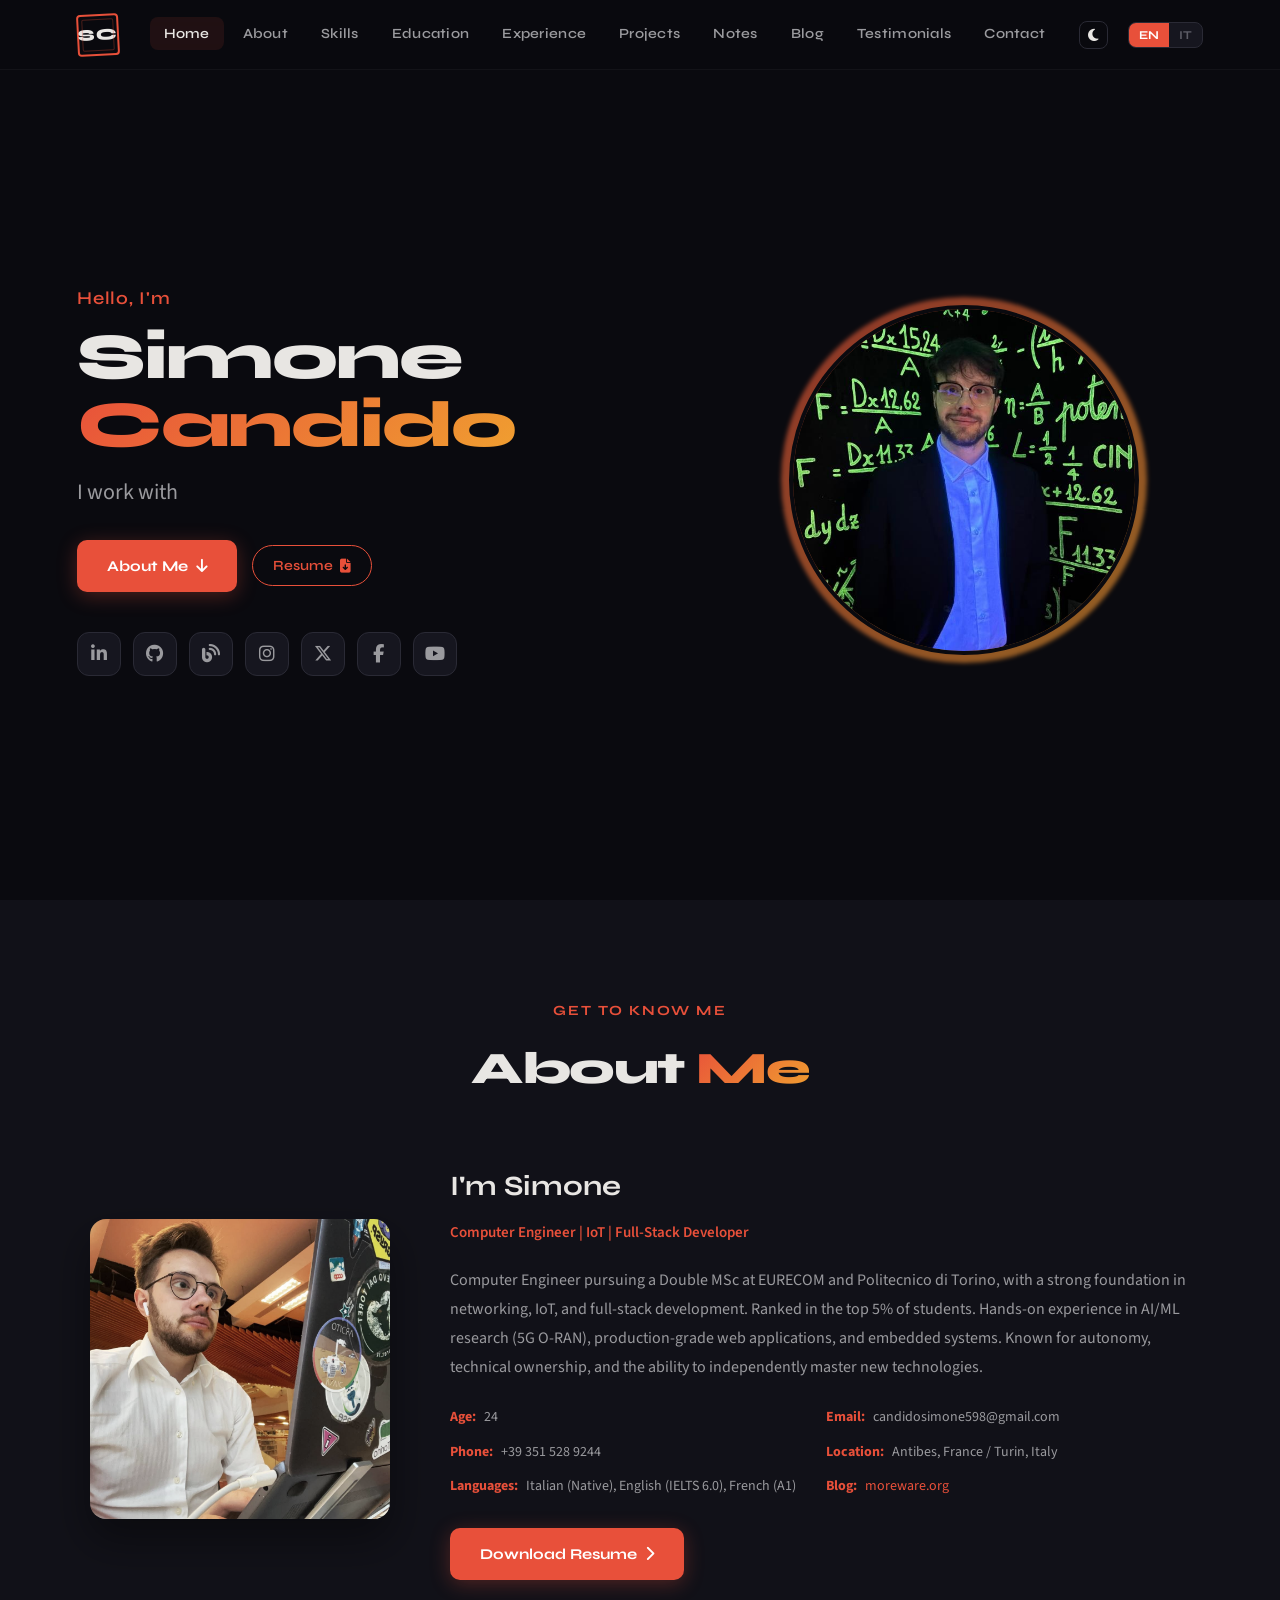
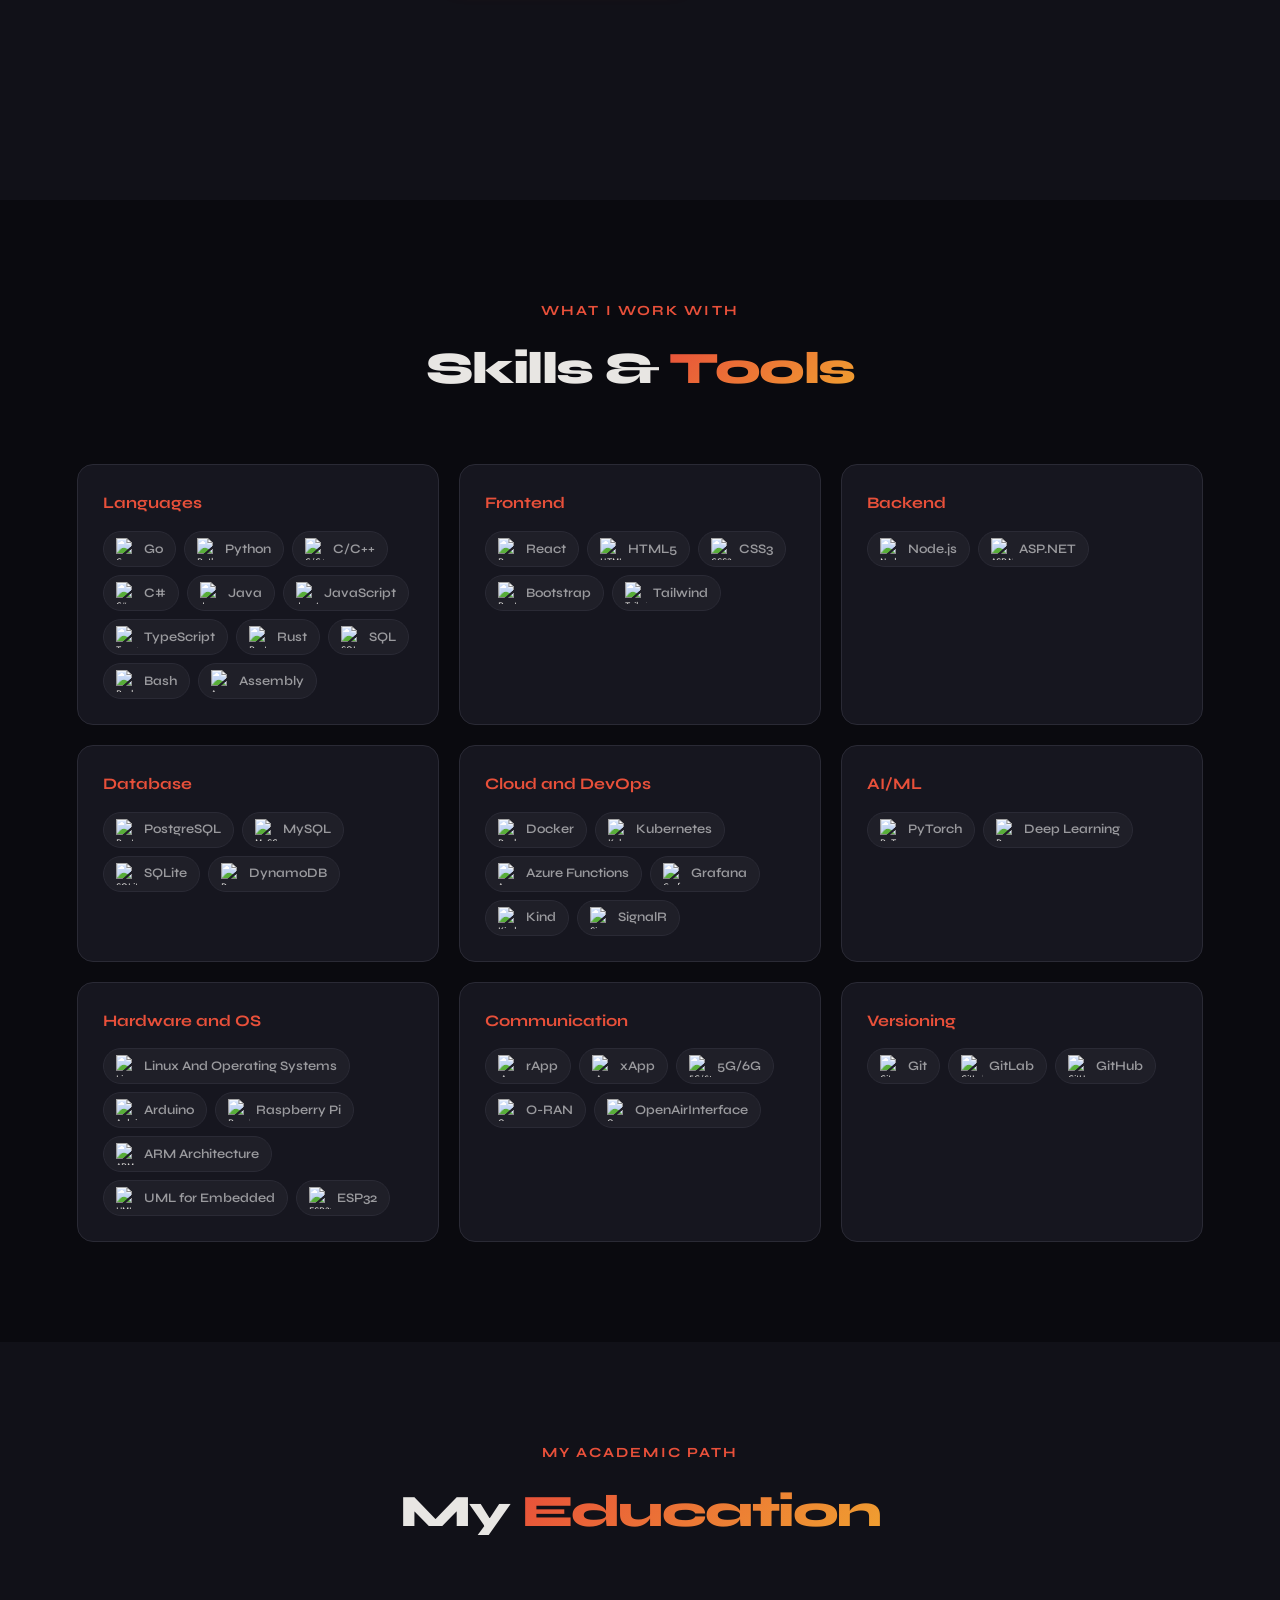
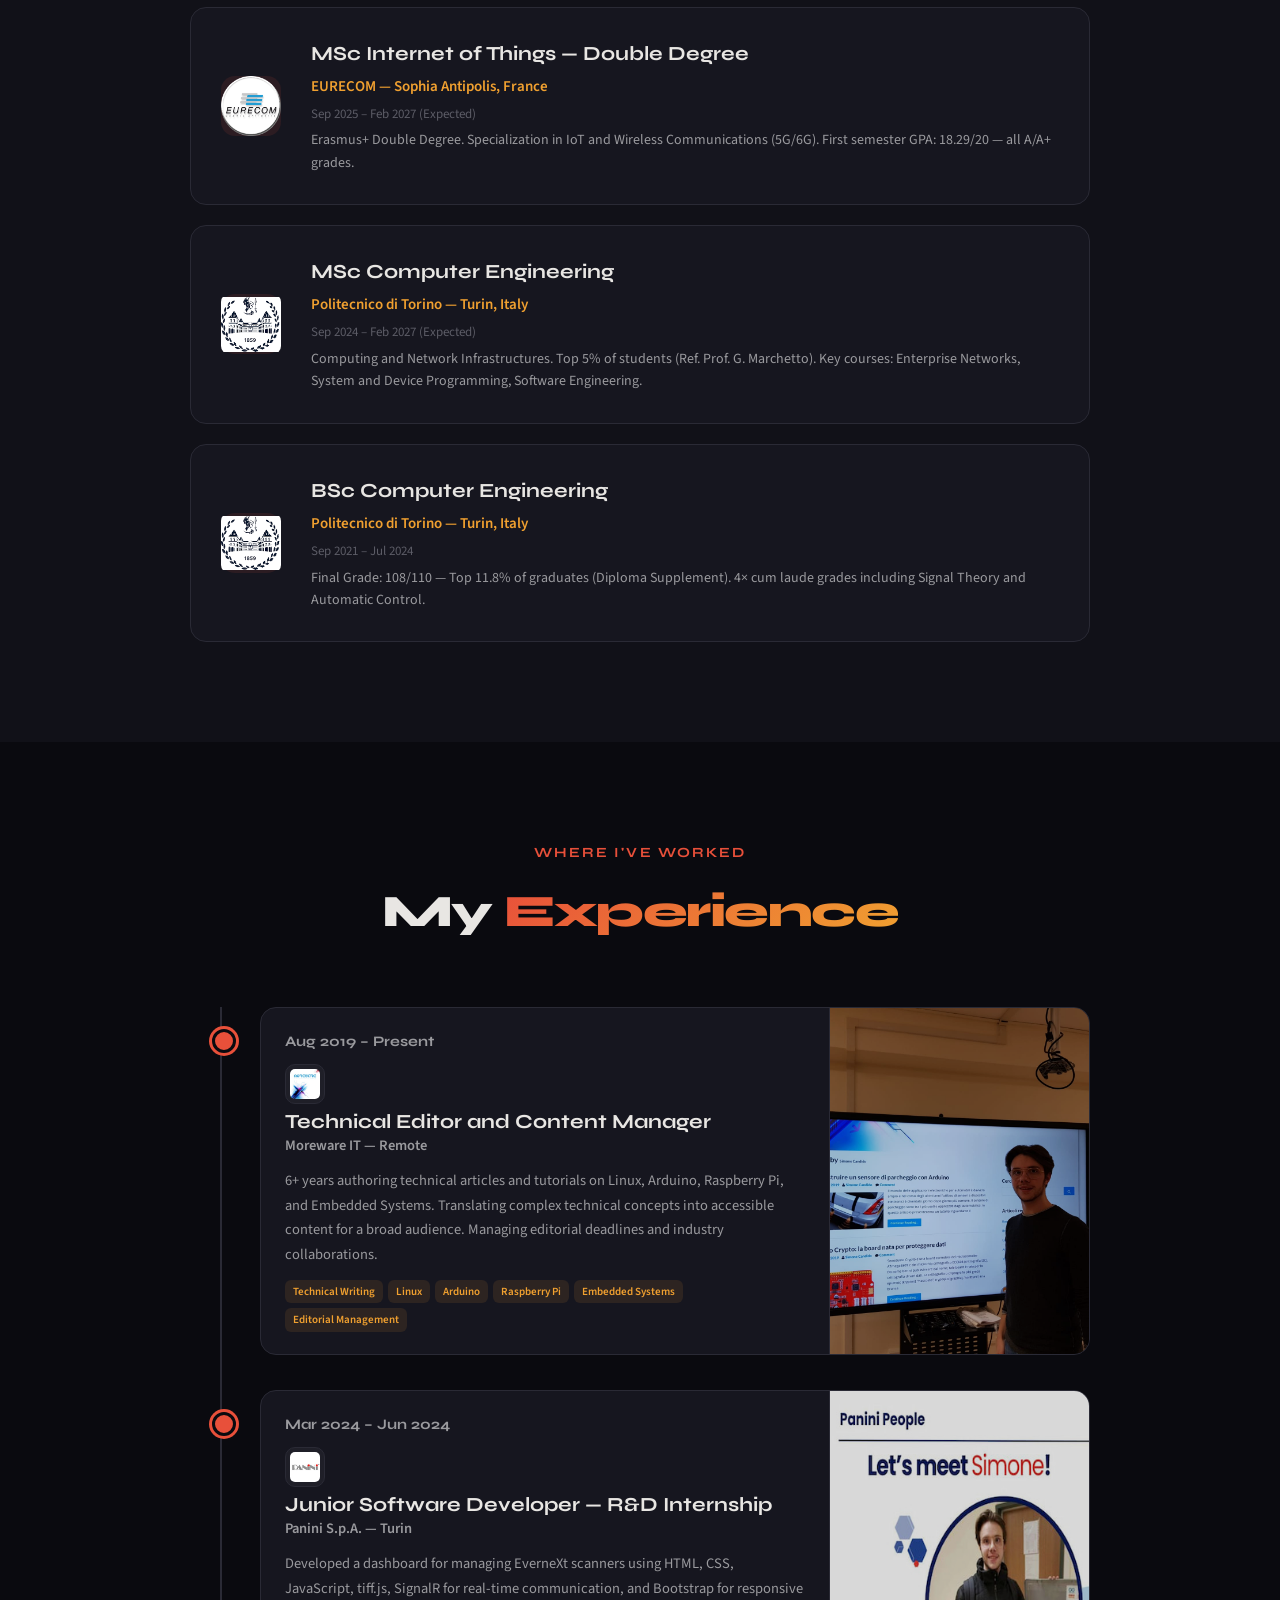
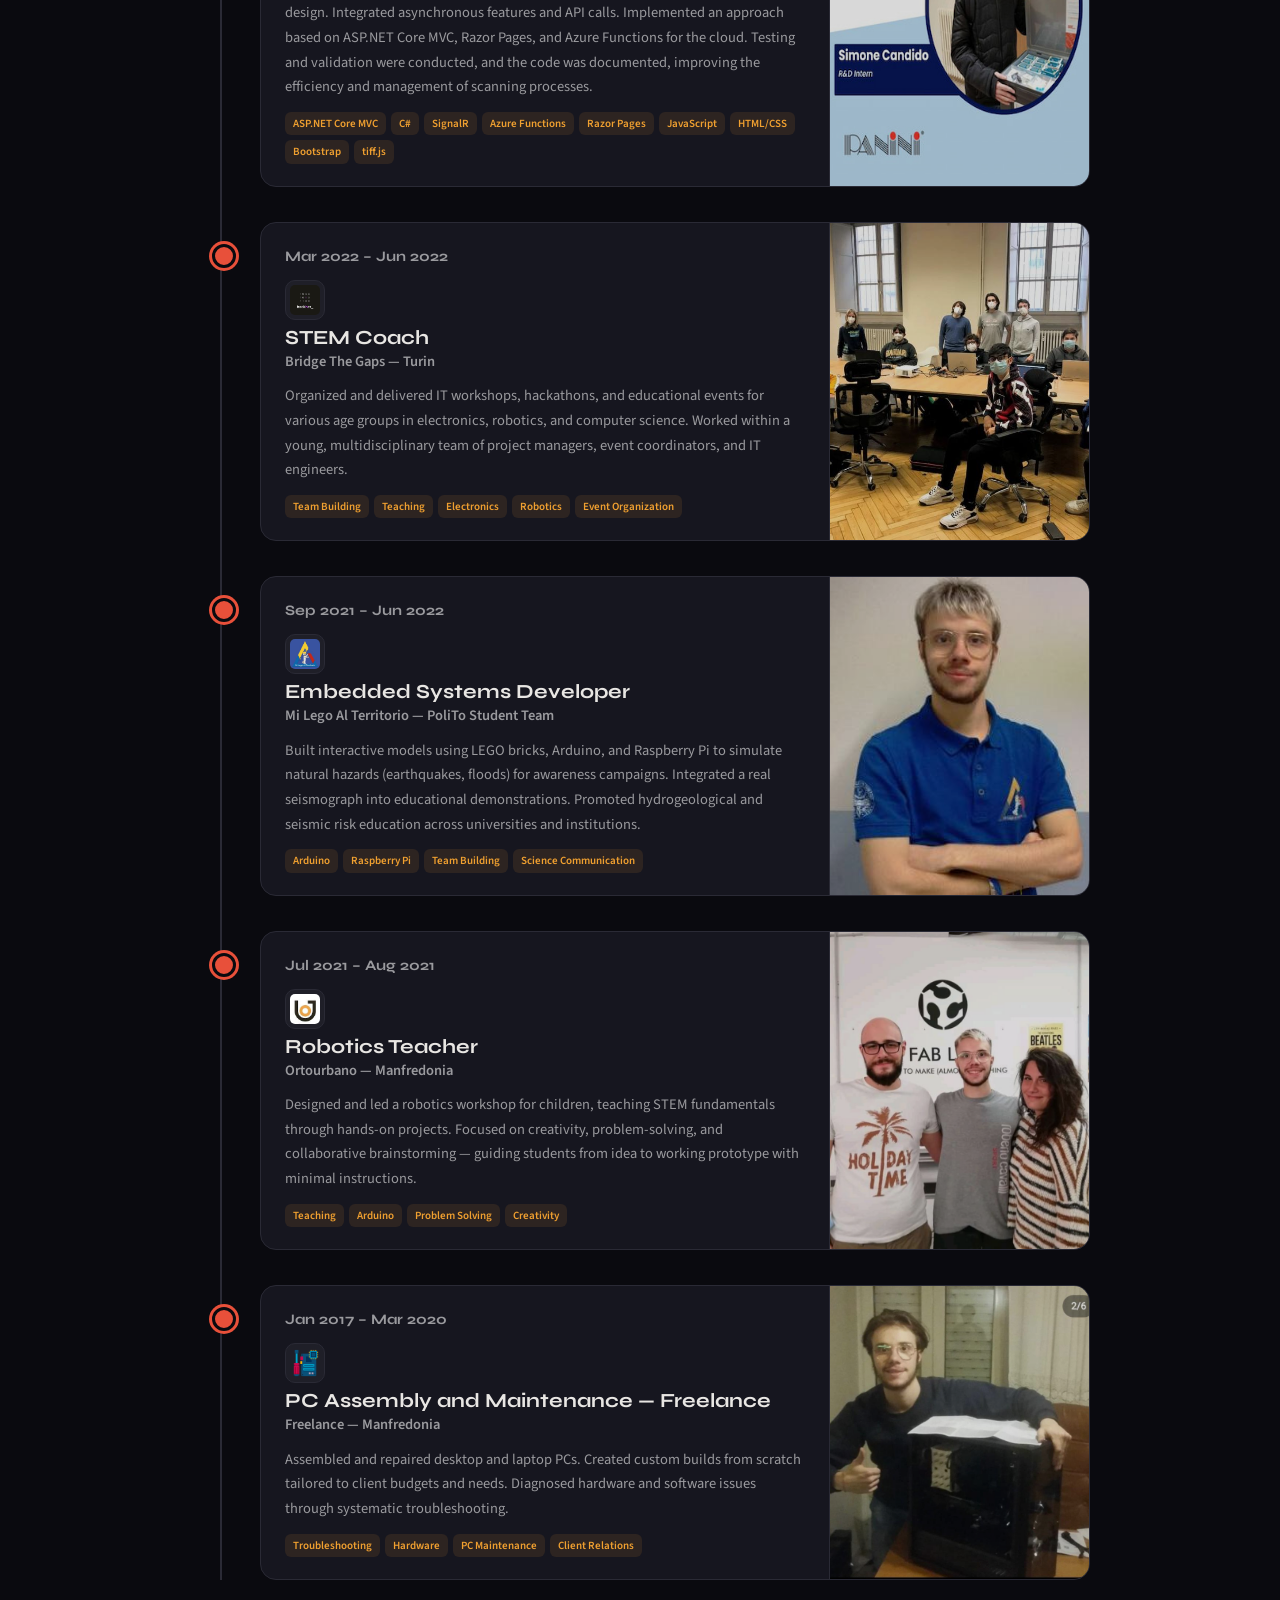
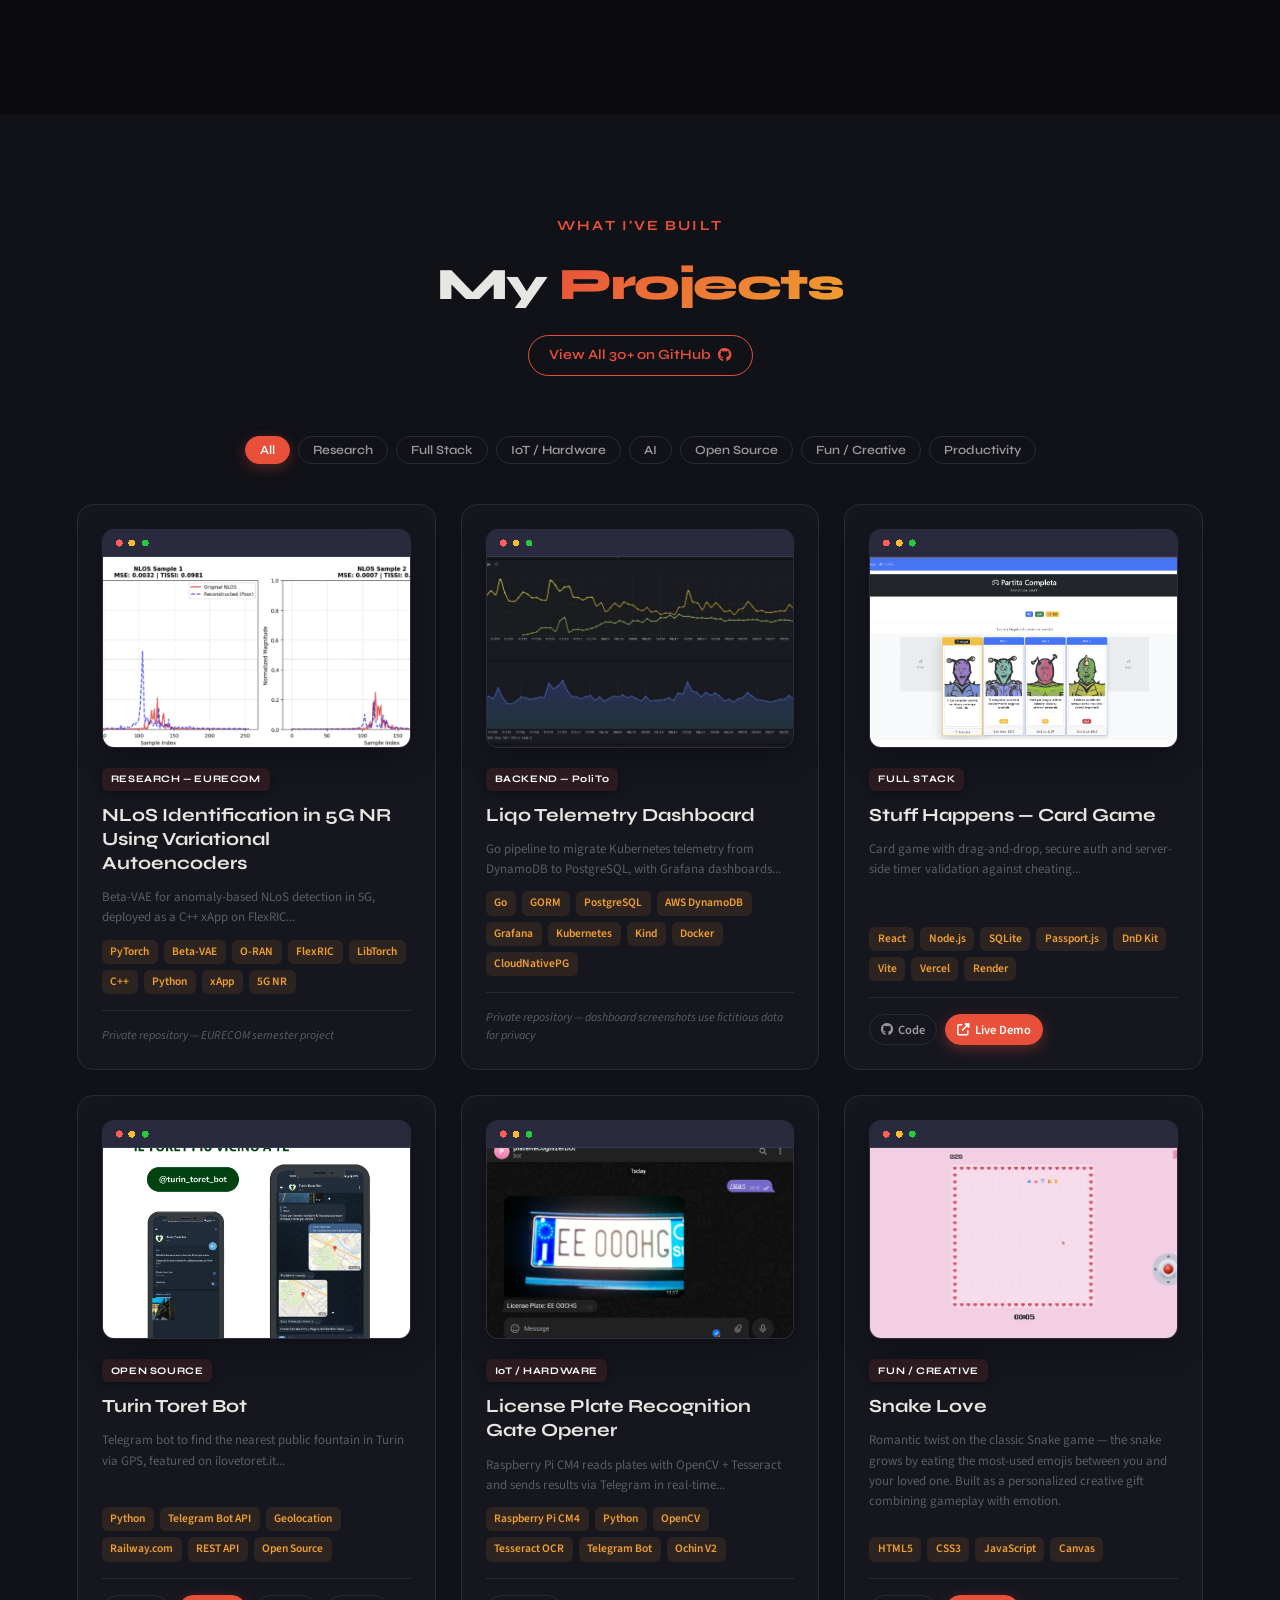
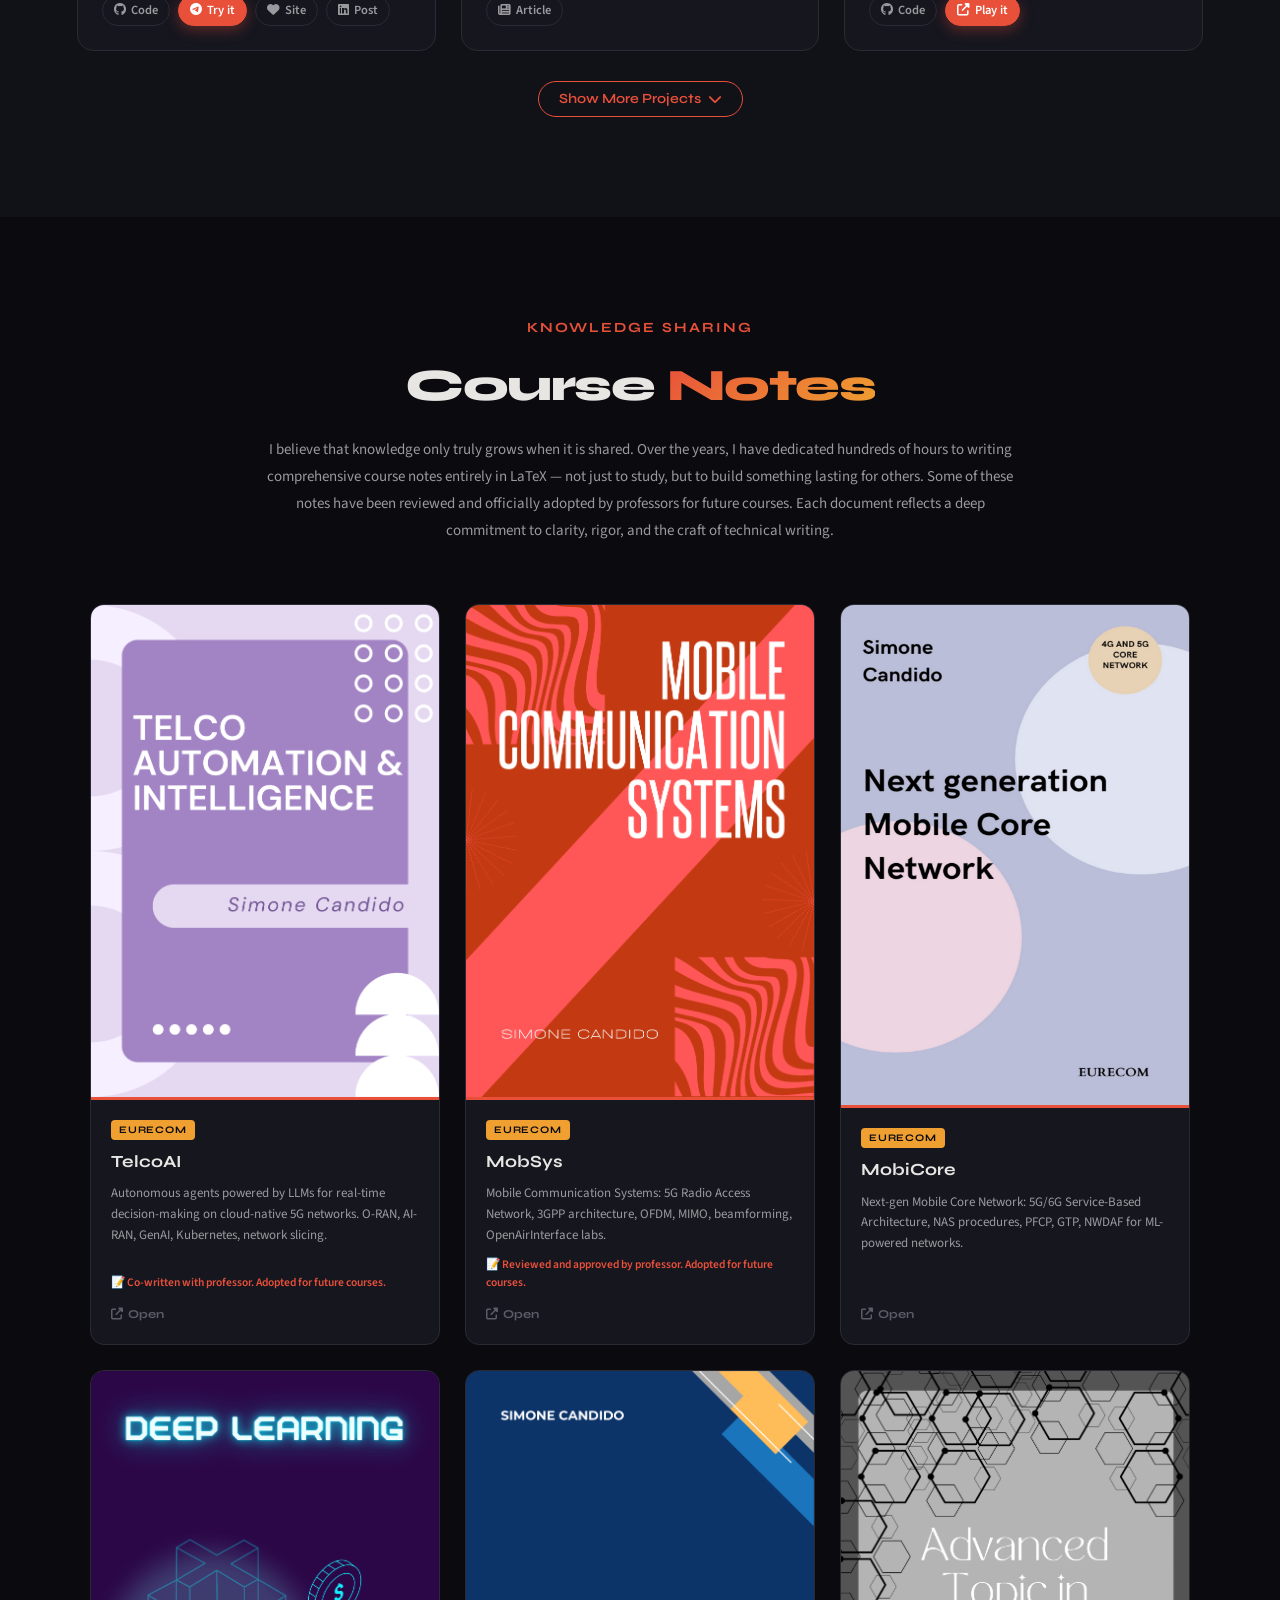
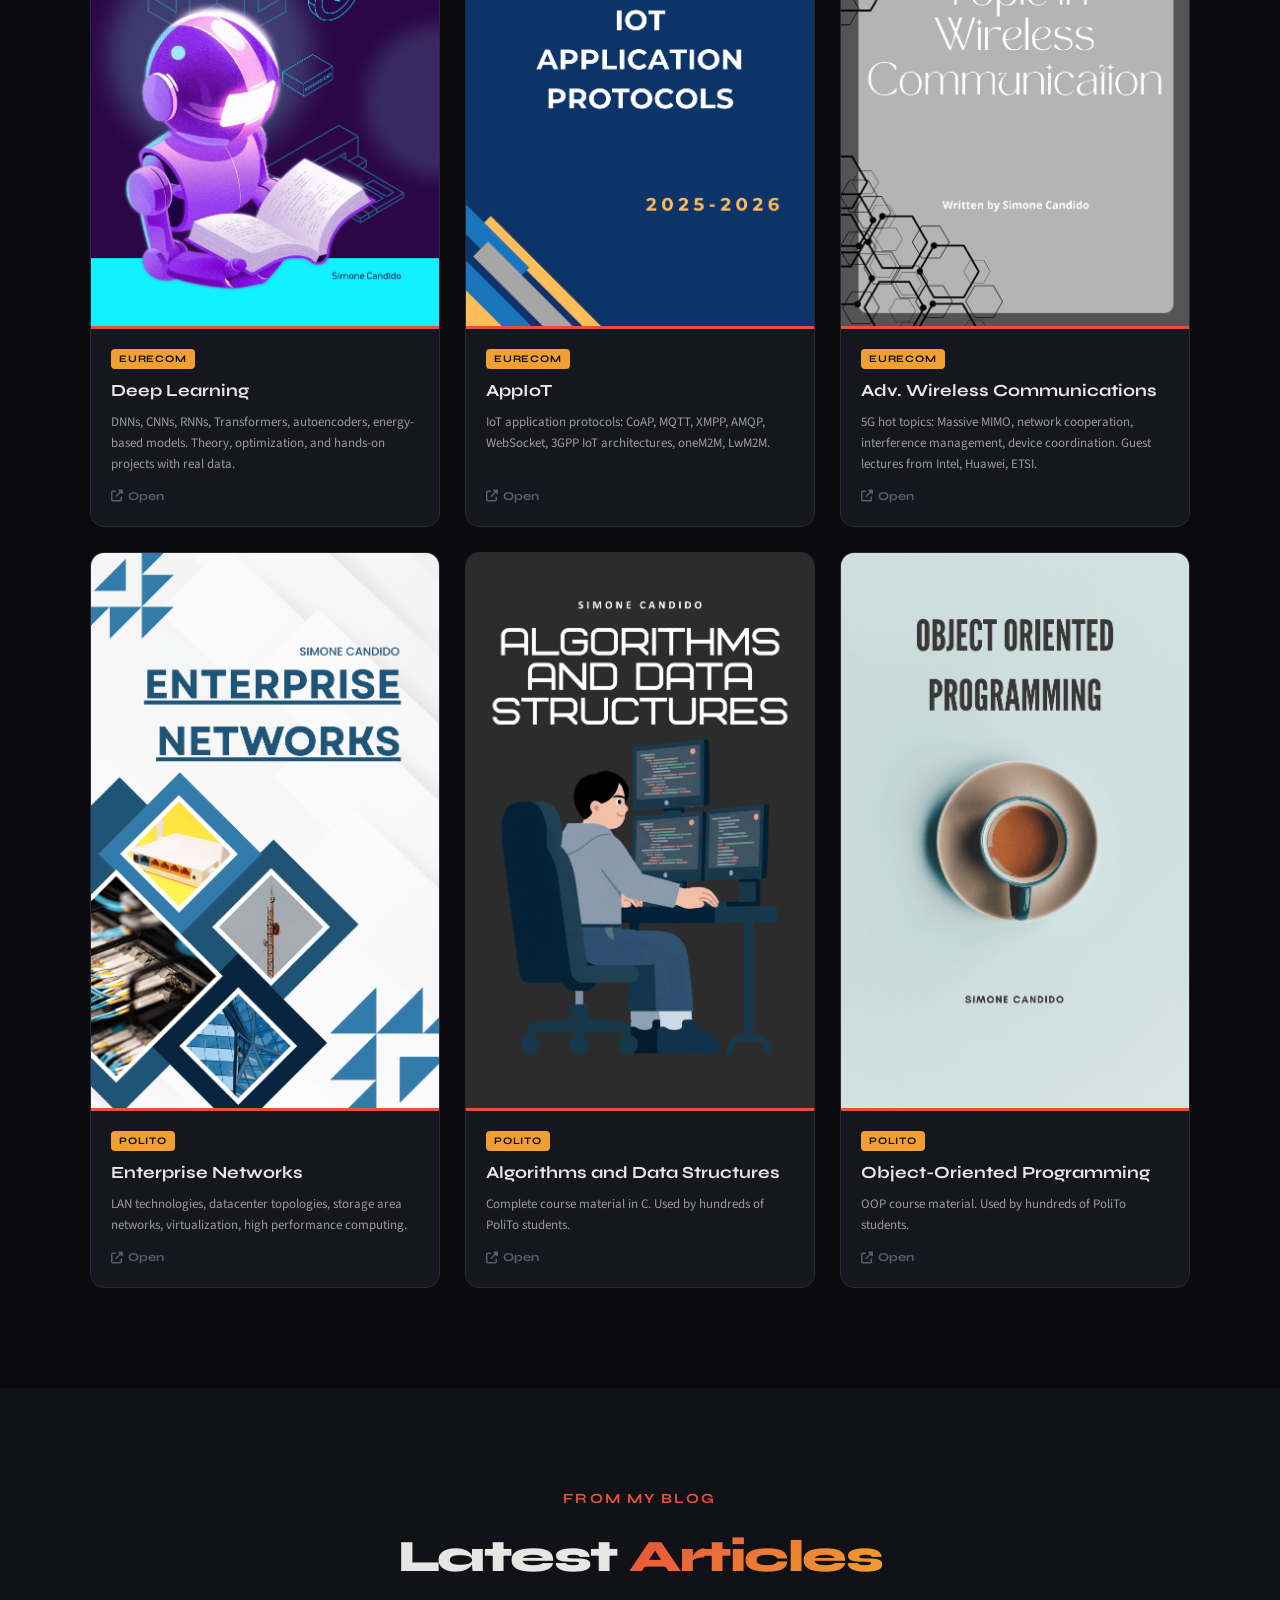
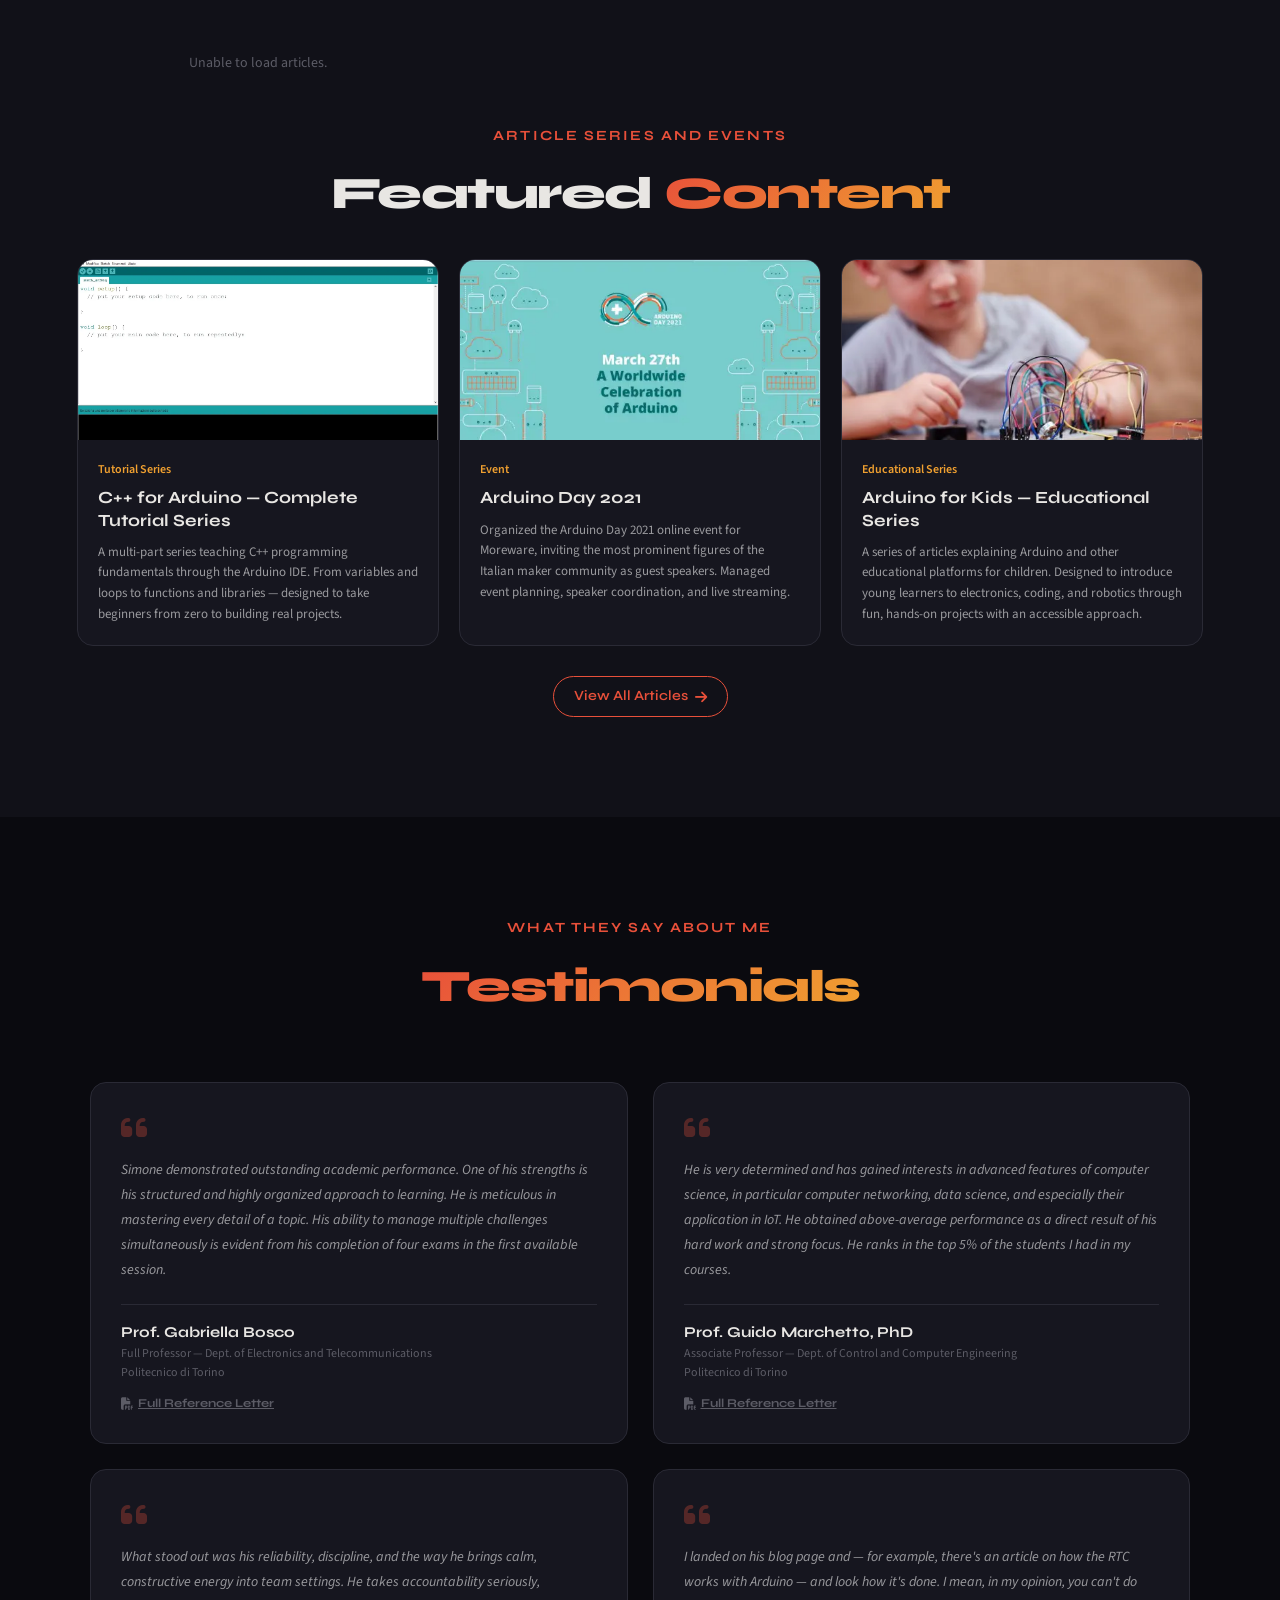
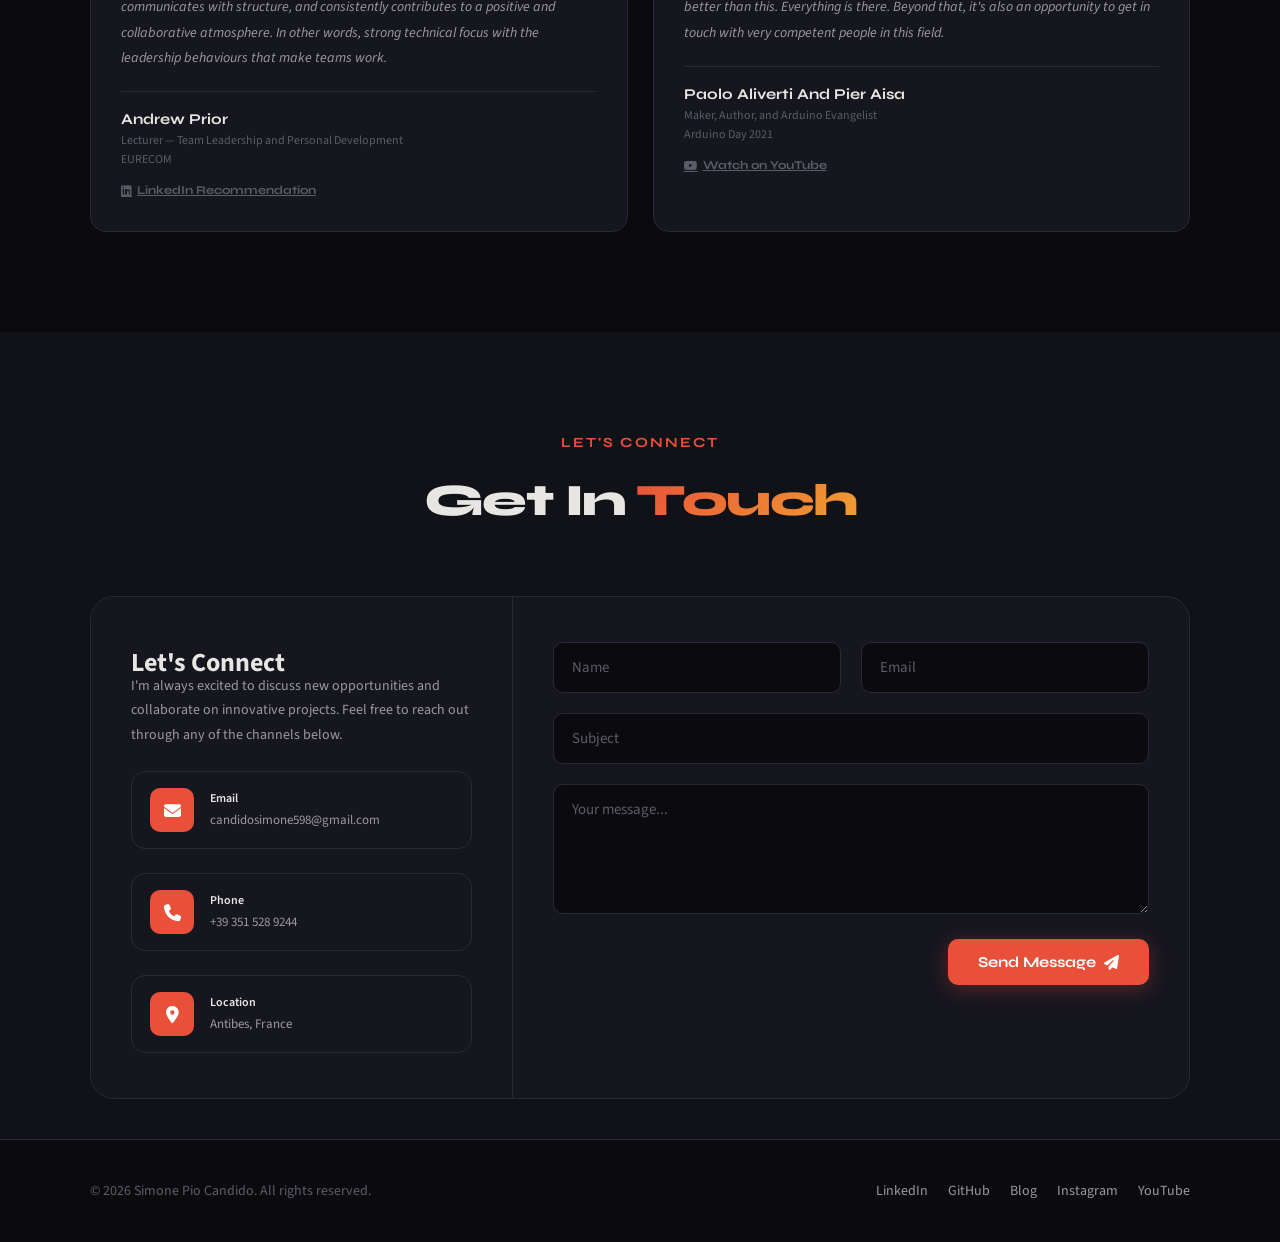
==== commit 8733977d: "refactoring script js files" ====
--- a/index.html
+++ b/index.html
@@ -110,6 +110,10 @@
 <!-- ===== EXTERNAL SCRIPTS ===== -->
 <script src="https://cdnjs.cloudflare.com/ajax/libs/particles.js/2.0.0/particles.min.js"></script>
 <script src="https://cdnjs.cloudflare.com/ajax/libs/typed.js/2.0.5/typed.min.js"></script>
-<script src="scripts/script.js"></script>
-</body>
+<script src="scripts/lang.js"></script>
+<script src="scripts/skills.js"></script>
+<script src="scripts/projects.js"></script>
+<script src="scripts/blog.js"></script>
+<script src="scripts/ui.js"></script>
+<script src="scripts/loader.js"></script>  <!-- DEVE essere l'ultimo --></body>
 </html>
--- a/style/experience.css
+++ b/style/experience.css
@@ -8,59 +8,102 @@
 .timeline::before {
     content: '';
     position: absolute;
-    left: 30px;
-    top: 0;
-    bottom: 0;
+    left: 30px; top: 0; bottom: 0;
     width: 2px;
     background: var(--border);
 }
 .timeline-item {
     position: relative;
-    padding-left: 8rem;
-    margin-bottom: 4rem;
+    padding-left: 7rem;
+    margin-bottom: 3.5rem;
 }
 .timeline-item::before {
     content: '';
     position: absolute;
-    left: 22px;
-    top: 8px;
-    width: 18px;
-    height: 18px;
+    top: 1.8rem; 
+    left: 22px; top: 2.2rem;
+    width: 18px; height: 18px;
     border-radius: 50%;
     background: var(--accent);
     border: 3px solid var(--bg-primary);
     box-shadow: 0 0 0 3px var(--accent);
+    z-index: 1;
 }
-.timeline-item .tl-date {
+
+/* Card container */
+.tl-card {
+    background: var(--bg-card);
+    border: 1px solid var(--border);
+    border-radius: 16px;
+    overflow: hidden;
+    transition: border-color 0.25s, transform 0.2s;
+}
+.tl-card:hover {
+    border-color: rgba(232, 80, 58, 0.4);
+    transform: translateY(-2px);
+}
+
+/* Grid: text | photo */
+.tl-card-inner {
+    display: grid;
+    grid-template-columns: 1fr 26rem;
+}
+.tl-card-inner.no-photo {
+    grid-template-columns: 1fr;
+}
+
+/* Text Column */
+.tl-body {
+    padding: 2.2rem 2.4rem;
+    display: flex;
+    flex-direction: column;
+    gap: 1rem;
+}
+.tl-meta {
+    display: flex;
+    align-items: center;
+    gap: 1.2rem;
+}
+.tl-logo {
+    width: 4rem; height: 4rem;
+    object-fit: contain;
+    border-radius: 10px;
+    border: 1px solid var(--border);
+    padding: 0.4rem;
+    background: rgba(255,255,255,0.04);
+    flex-shrink: 0;
+}
+.tl-date {
     font-family: var(--font-display);
-    font-size: 1.3rem;
+    font-size: 1.25rem;
+    font-weight: 700;
     color: var(--accent-secondary);
-    font-weight: 700;
-    margin-bottom: 0.5rem;
+    margin-bottom: 0.2rem;
+}
+.tl-company {
+    font-size: 1.4rem;
+    color: var(--accent);
+    font-weight: 600;
 }
 .timeline-item h3 {
     font-family: var(--font-display);
-    font-size: 2.2rem;
+    font-size: 2rem;
     font-weight: 700;
-    margin-bottom: 0.3rem;
-}
-.timeline-item .tl-company {
-    font-size: 1.5rem;
-    color: var(--accent);
-    font-weight: 600;
-    margin-bottom: 1rem;
+    line-height: 1.25;
+    margin: 0;
 }
 .timeline-item p {
-    font-size: 1.5rem;
+    font-size: 1.45rem;
     color: var(--text-secondary);
     text-transform: none;
     line-height: 1.7;
+    margin: 0;
 }
 .tl-skills {
     display: flex;
     flex-wrap: wrap;
     gap: 0.5rem;
-    margin-top: 1rem;
+    margin-top: 0.2rem;
 }
 .tl-skills span {
     font-size: 1.1rem;
@@ -70,19 +113,33 @@
     color: var(--accent-secondary);
     font-weight: 600;
 }
-.tl-header {
-    display: flex;
-    align-items: center;
-    gap: 1.2rem;
-    margin-bottom: 0.5rem;
+
+/* Photo Column */
+.tl-photo {
+    position: relative;
+    overflow: hidden;
+    border-left: 1px solid var(--border);
+    min-height: 22rem;
 }
-.tl-logo {
-    width: 4.5rem;
-    height: 4.5rem;
-    object-fit: contain;
-    border-radius: 10px;
-    border: 1px solid var(--border);
-    padding: 0.4rem;
-    background: rgba(255,255,255,0.05);
-    flex-shrink: 0;
+.tl-photo img {
+    width: 100%; height: 100%;
+    object-fit: cover;
+    display: block;
+    transition: transform 0.4s ease;
 }
+.tl-card:hover .tl-photo img { transform: scale(1.04); }
+.tl-photo-overlay {
+    position: absolute;
+    inset: 0;
+    background: rgba(0, 0, 0, 0.15);
+}
+
+/* Responsive */
+@media (max-width: 768px) {
+    .tl-card-inner { grid-template-columns: 1fr; }
+    .tl-photo {
+        border-left: none;
+        border-top: 1px solid var(--border);
+        min-height: 18rem;
+    }
+}
--- a/style/projects.css
+++ b/style/projects.css
@@ -1,5 +1,6 @@
 /* ===== PROJECTS ===== */
 .projects { background: var(--bg-secondary); }
+
 .projects-grid {
     display: grid;
     grid-template-columns: repeat(auto-fill, minmax(32rem, 1fr));
@@ -7,85 +8,246 @@
     max-width: 1200px;
     margin: 0 auto;
 }
+
+/* ===== CARD ===== */
 .project-card {
     background: var(--bg-card);
     border: 1px solid var(--border);
     border-radius: 16px;
-    padding: 3rem;
-    transition: 0.3s;
+    overflow: visible;
     display: flex;
     flex-direction: column;
+    transition: border-color 0.3s, box-shadow 0.3s, transform 0.3s;
 }
 .project-card:hover {
     border-color: var(--accent);
-    transform: translateY(-5px);
-    box-shadow: 0 15px 40px rgba(0,0,0,0.3);
-}
-.project-card .proj-tag {
+    transform: translateY(-6px);
+    box-shadow: 0 20px 50px rgba(0, 0, 0, 0.35);
+}
+
+/* ===== IMAGE AREA — browser mockup ===== */
+.proj-img-wrap {
+    position: relative;
+    margin: 2.4rem 2.4rem 0;
+    border-radius: 12px;
+    overflow: hidden;
+    border: 1px solid rgba(255,255,255,0.08);
+    background: #1a1a2e;
+    flex-shrink: 0;
+    box-shadow: 0 8px 28px rgba(0,0,0,0.35);
+}
+
+/* Browser top bar */
+.proj-img-wrap::before {
+    content: '';
+    display: block;
+    height: 2.6rem;
+    background: #2a2a3e;
+    border-bottom: 1px solid rgba(255,255,255,0.07);
+    background-image:
+        radial-gradient(circle, #ff5f57 50%, transparent 50%),
+        radial-gradient(circle, #febc2e 50%, transparent 50%),
+        radial-gradient(circle, #28c840 50%, transparent 50%);
+    background-size: 1rem 1rem, 1rem 1rem, 1rem 1rem;
+    background-repeat: no-repeat;
+    background-position: 1.1rem center, 2.4rem center, 3.7rem center;
+    flex-shrink: 0;
+}
+
+.proj-img-wrap img {
+    width: 100%;
+    height: 19rem;
+    object-fit: cover;
+    display: block;
+    transition: transform 0.5s ease;
+}
+.project-card:hover .proj-img-wrap img {
+    transform: scale(1.04);
+}
+
+/* Overlay appears on hover */
+.proj-img-overlay {
+    position: absolute;
+    inset: 2.6rem 0 0 0; /* start below the browser bar */
+    background: rgba(0, 0, 0, 0.58);
+    display: flex;
+    align-items: center;
+    justify-content: center;
+    opacity: 0;
+    transition: opacity 0.3s ease;
+}
+.project-card:hover .proj-img-overlay {
+    opacity: 1;
+}
+
+/* "Scopri di più" button inside overlay */
+.proj-detail-btn {
+    background: var(--accent);
+    color: #fff;
+    border: none;
+    padding: 0.9rem 2.2rem;
+    border-radius: 3rem;
+    font-family: var(--font-display);
+    font-size: 1.4rem;
+    font-weight: 700;
+    cursor: pointer;
+    display: inline-flex;
+    align-items: center;
+    gap: 0.7rem;
+    transition: background 0.2s, transform 0.15s, box-shadow 0.2s;
+    box-shadow: 0 4px 18px rgba(232, 80, 58, 0.45);
+    transform: translateY(6px);
+    transition: background 0.2s, transform 0.25s, box-shadow 0.2s, opacity 0.25s;
+    opacity: 0;
+}
+.project-card:hover .proj-detail-btn {
+    transform: translateY(0);
+    opacity: 1;
+}
+.proj-detail-btn:hover {
+    background: #d44432;
+    box-shadow: 0 6px 24px rgba(232, 80, 58, 0.6);
+    transform: scale(1.04) !important;
+}
+
+/* ===== CARD BODY ===== */
+.proj-body {
+    padding: 2rem 2.4rem 2.4rem;
+    display: flex;
+    flex-direction: column;
+    gap: 1.2rem;
+    flex: 1;
+}
+
+/* Badge categoria sull'immagine — bottom-left */
+.proj-tag {
     display: inline-block;
-    font-family: var(--font-display);
-    font-size: 1.1rem;
+    color: var(--accent);
+    bottom: 1.2rem;
+    left: 1.2rem;
+    z-index: 2;
+    font-family: var(--font-display);
+    font-size: 1rem;
     font-weight: 700;
-    color: var(--accent);
+    color: #fff;
     background: rgba(232, 80, 58, 0.1);
-    padding: 0.4rem 1rem;
+    padding: 0.35rem 0.9rem;
     border-radius: 6px;
-    margin-bottom: 1.5rem;
     width: fit-content;
-}
+    letter-spacing: 0.06em;
+    box-shadow: 0 2px 10px rgba(0,0,0,0.4);
+    pointer-events: none;
+}
+
 .project-card h3 {
     font-family: var(--font-display);
-    font-size: 2rem;
+    font-size: 1.85rem;
     font-weight: 700;
-    margin-bottom: 1rem;
-}
-.project-card p {
-    font-size: 1.4rem;
-    color: var(--text-secondary);
+    line-height: 1.3;
+    margin: 0;
+}
+
+/* Brief one-liner visible on the card */
+.proj-snippet {
+    font-size: 1.3rem;
+    color: var(--text-muted);
+    line-height: 1.55;
+    margin: 0;
     text-transform: none;
-    line-height: 1.7;
+    display: -webkit-box;
+    -webkit-line-clamp: 2;
+    -webkit-box-orient: vertical;
+    overflow: hidden;
     flex-grow: 1;
-    margin-bottom: 2rem;
-}
-.project-card .tech-tags {
+}
+
+.tech-tags {
     display: flex;
     flex-wrap: wrap;
     gap: 0.6rem;
-    margin-bottom: 2rem;
-}
-.project-card .tech-tags span {
-    font-size: 1.2rem;
-    padding: 0.3rem 0.9rem;
+    align-content: flex-start;
+}
+.tech-tags span {
+    font-size: 1.15rem;
+    padding: 0.3rem 0.85rem;
     border-radius: 6px;
     background: rgba(240, 160, 48, 0.1);
     color: var(--accent-secondary);
     font-weight: 600;
 }
-.project-card .proj-links {
-    display: flex;
-    gap: 1rem;
-    align-items: center;
-}
-.project-card .proj-links a {
-    font-size: 1.3rem;
-    color: var(--text-secondary);
-    text-decoration: none;
-    transition: 0.2s;
-}
-.project-card .proj-links a:hover { color: var(--accent); }
-.project-card .proj-links a.demo-link {
-    color: var(--accent);
-    border: 1.5px solid var(--accent);
-    padding: 0.4rem 1.1rem;
-    border-radius: 2rem;
+.tech-tags .tag-more {
+    font-size: 1.1rem;
+    padding: 0.3rem 0.85rem;
+    border-radius: 6px;
+    background: transparent;
+    border: 1.5px solid var(--border);
+    color: var(--text-muted);
+    font-weight: 600;
+    cursor: default;
+}
+
+/* ===== DIVIDER ===== */
+.proj-divider {
+    border: none;
+    border-top: 1px solid var(--border);
+    margin: 0.4rem 0;
+}
+
+/* ===== LINKS ===== */
+.proj-links {
+    display: flex;
+    flex-wrap: wrap;
+    gap: 0.8rem;
+    align-items: center;
+}
+.proj-links a {
+    display: inline-flex;
+    align-items: center;
+    gap: 0.5rem;
     font-size: 1.25rem;
     font-weight: 600;
-    transition: background 0.2s, color 0.2s;
-}
-.project-card .proj-links a.demo-link:hover {
+    text-decoration: none;
+    border-radius: 2rem;
+    padding: 0.45rem 1.1rem;
+    border: 1.5px solid var(--border);
+    color: var(--text-secondary);
+    background: transparent;
+    transition: border-color 0.2s, color 0.2s, background 0.2s, transform 0.15s;
+}
+.proj-links a:hover {
+    border-color: var(--accent);
+    color: var(--accent);
+    background: rgba(232, 80, 58, 0.06);
+    transform: translateY(-1px);
+}
+.proj-links a.demo-link {
     background: var(--accent);
-    color: #fff;
-}
+    border-color: var(--accent);
+    color: #fff;
+    box-shadow: 0 4px 14px rgba(232, 80, 58, 0.35);
+}
+.proj-links a.demo-link:hover {
+    background: #d44432;
+    border-color: #d44432;
+    color: #fff;
+    box-shadow: 0 6px 20px rgba(232, 80, 58, 0.5);
+    transform: translateY(-2px);
+}
+.proj-links a.demo-link:active {
+    transform: translateY(0);
+}
+
+/* Private repo note */
+.proj-private {
+    font-size: 1.2rem;
+    color: var(--text-muted);
+    margin: 0;
+    text-transform: none;
+    font-style: italic;
+    line-height: 1.5;
+}
+
+/* ===== HIDDEN / SHOW MORE ===== */
 .projects-hidden { display: none; }
 .projects-hidden.show {
     display: grid;
@@ -94,3 +256,159 @@
     max-width: 1200px;
     margin: 2.5rem auto 0;
 }
+.project-card.hidden { display: none !important; }
+
+/* ===== PROJECT DETAIL MODAL ===== */
+.proj-modal-overlay {
+    position: fixed;
+    inset: 0;
+    background: rgba(0, 0, 0, 0.75);
+    backdrop-filter: blur(8px);
+    -webkit-backdrop-filter: blur(8px);
+    z-index: 9999;
+    display: flex;
+    align-items: center;
+    justify-content: center;
+    padding: 2rem;
+    opacity: 0;
+    pointer-events: none;
+}
+.proj-modal-overlay.active {
+    opacity: 1;
+    pointer-events: all;
+}
+.proj-modal {
+    background: var(--bg-card);
+    border: 1px solid var(--border);
+    border-radius: 20px;
+    padding: 4rem;
+    max-width: 65rem;
+    width: 100%;
+    position: relative;
+    max-height: 88vh;
+    overflow-y: auto;
+    box-shadow: 0 30px 80px rgba(0, 0, 0, 0.5);
+}
+.proj-modal-close {
+    position: absolute;
+    top: 1.6rem;
+    right: 1.8rem;
+    background: none;
+    border: 1.5px solid var(--border);
+    color: var(--text-muted);
+    font-size: 1.5rem;
+    cursor: pointer;
+    transition: color 0.2s, border-color 0.2s, background 0.2s;
+    padding: 0.45rem 0.7rem;
+    border-radius: 8px;
+    line-height: 1;
+}
+.proj-modal-close:hover {
+    color: var(--accent);
+    border-color: var(--accent);
+    background: rgba(232, 80, 58, 0.08);
+}
+.proj-modal-tag {
+    display: inline-block;
+    font-family: var(--font-display);
+    font-size: 1.05rem;
+    font-weight: 700;
+    color: var(--accent);
+    background: rgba(232, 80, 58, 0.1);
+    padding: 0.35rem 0.9rem;
+    border-radius: 6px;
+    margin-bottom: 1.5rem;
+    letter-spacing: 0.06em;
+}
+.proj-modal h3 {
+    font-family: var(--font-display);
+    font-size: 2.2rem;
+    font-weight: 700;
+    margin-bottom: 2rem;
+    line-height: 1.3;
+}
+.proj-modal p {
+    font-size: 1.5rem;
+    color: var(--text-secondary);
+    line-height: 1.85;
+    text-transform: none;
+    margin: 0;
+}
+
+/* ===== FILTERS ===== */
+.proj-filters {
+    display: flex;
+    flex-wrap: wrap;
+    gap: 0.8rem;
+    justify-content: center;
+    margin-bottom: 4rem;
+    max-width: 1200px;
+    margin-left: auto;
+    margin-right: auto;
+}
+.proj-filter {
+    font-family: var(--font-display);
+    font-size: 1.25rem;
+    font-weight: 600;
+    padding: 0.55rem 1.4rem;
+    border-radius: 2rem;
+    border: 1.5px solid var(--border);
+    background: transparent;
+    color: var(--text-secondary);
+    cursor: pointer;
+    transition: border-color 0.2s, color 0.2s, background 0.2s, transform 0.15s, box-shadow 0.2s;
+}
+.proj-filter:hover {
+    border-color: var(--accent);
+    color: var(--accent);
+    background: rgba(232, 80, 58, 0.06);
+    transform: translateY(-1px);
+}
+.proj-filter.active {
+    background: var(--accent);
+    border-color: var(--accent);
+    color: #fff;
+    box-shadow: 0 4px 14px rgba(232, 80, 58, 0.3);
+}
+.proj-filter.active:hover { transform: none; }
+
+/* ===== BTN OUTLINE ===== */
+.btn-outline {
+    display: inline-flex;
+    align-items: center;
+    gap: 0.7rem;
+    padding: 0.85rem 2rem;
+    border: 1.5px solid var(--accent);
+    border-radius: 3rem;
+    color: var(--accent);
+    background: transparent;
+    font-family: var(--font-display);
+    font-size: 1.4rem;
+    font-weight: 600;
+    text-decoration: none;
+    cursor: pointer;
+    transition: background 0.22s, color 0.22s, box-shadow 0.22s, transform 0.15s;
+    position: relative;
+    overflow: hidden;
+}
+.btn-outline::before {
+    content: '';
+    position: absolute;
+    inset: 0;
+    background: var(--accent);
+    opacity: 0;
+    transition: opacity 0.22s;
+    border-radius: inherit;
+}
+.btn-outline:hover::before { opacity: 1; }
+.btn-outline:hover {
+    color: #fff;
+    transform: translateY(-2px);
+    box-shadow: 0 8px 24px rgba(232, 80, 58, 0.28);
+}
+.btn-outline:active { transform: translateY(0); }
+.btn-outline span,
+.btn-outline i { position: relative; z-index: 1; }
+.btn-outline i { transition: transform 0.2s; }
+.btn-outline:hover .fa-chevron-down { transform: translateY(2px); }
+.btn-outline:hover .fa-github { transform: rotate(-8deg) scale(1.1); }
